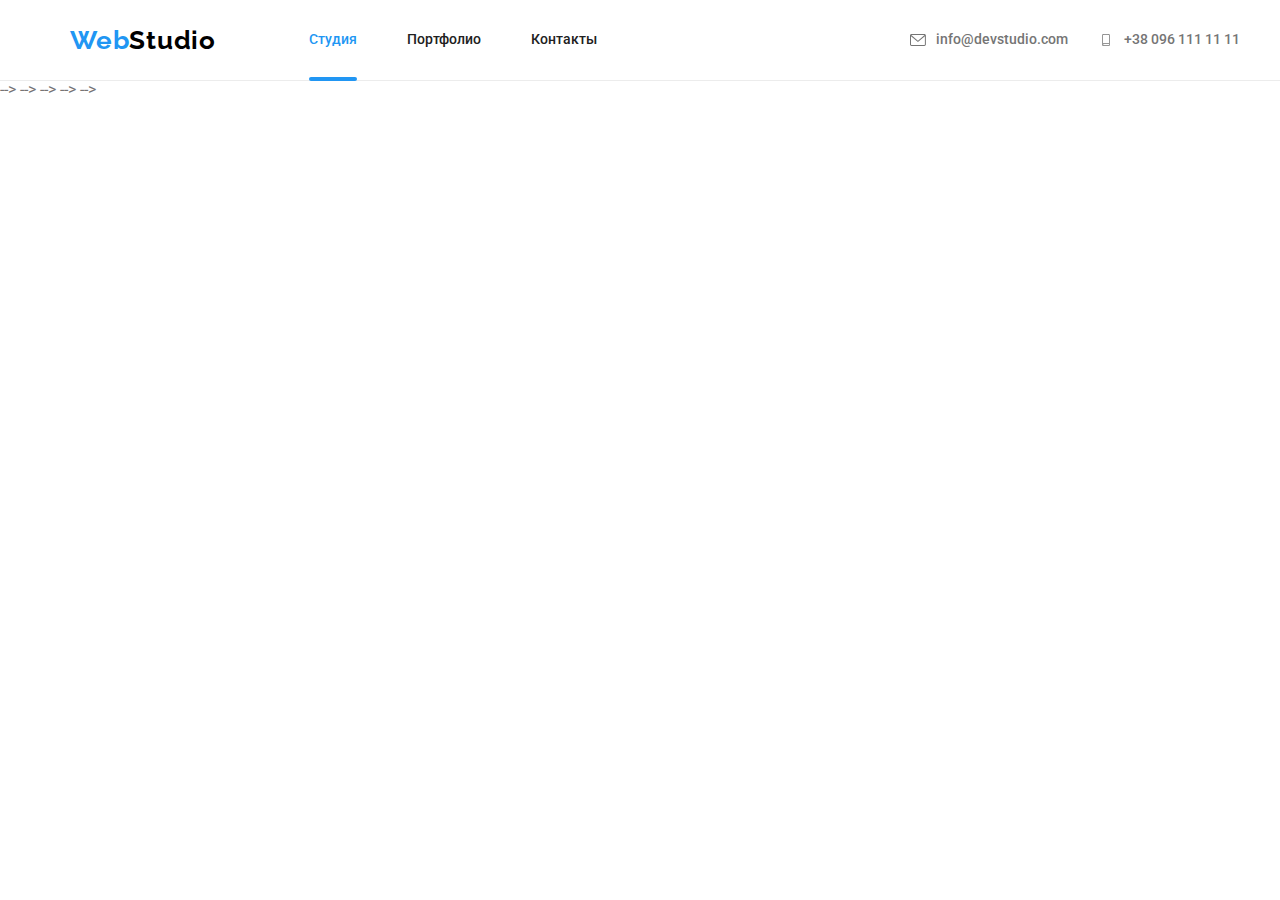
==== index.html @ 478e6f3b "save" ====
<!DOCTYPE html>
<html lang="en">
<head>
    <meta charset="UTF-8">
    <meta http-equiv="X-UA-Compatible" content="IE=edge">
    <meta name="viewport" content="width=device-width, initial-scale=1.0">
    <title>Document</title>
    
    <link rel="preconnect" href="https://fonts.googleapis.com" />
    <link rel="preconnect" href="https://fonts.gstatic.com" />
    <link rel="stylesheet" href="https://cdnjs.cloudflare.com/ajax/libs/modern-normalize/1.1.0/modern-normalize.min.css" />
    <link rel="stylesheet" href="./css/main.min.css" />
    <link href="https://fonts.googleapis.com/css2?family=Raleway:wght@700&family=Roboto:wght@400;500;700;900&display=swap"
    rel="stylesheet"
    />
</head>

<body>
    <!--Верхняя линия-->

    <header class="page-header">
        <div class="container">
            <div class="main-nav">
            <a class="logo-left" href="">Web<span class="logo-right">Studio</span></a>
        
        <nav>
            <ul class="site-nav">
                <li class="item"><a href="./studio.html" class="link nav current">Студия</a></li>
                <li class="item"><a href="./portfolio.html" class="link nav">Портфолио</a></li>
                <li class="item"><a href="" class="link nav">Контакты</a></li>
            </ul>
        </nav>
        
        <ul class="contacts-list">
            <li>
                <a class="link contacts tel" href="emailto:info@devstudio.com" aria-label="mail">
                <svg class="header-icon" width="16" heigth="12px">
                    <use href="./images/icons.svg#icon-envelope"></use>
                </svg>
                info@devstudio.com</a>
            </li>
            <li>
                <a class="link contacts mail" href="tel:+380961111111" aria-label="tel">
                <svg class="header-icon" width="16" heigth="12">
                    <use href="./images/icons.svg#icon-smartphone"></use>
                </svg>
                +38 096 111 11 11</a>
            </li>
        </ul>
        </div>
        </div>
    </header>
        <main>

            <!--Шапка-->

            <!-- <section class="order-service">
                <h1 class="title">Эффективные решения <br> для вашего бизнеса</h1>
                <button type="button" class="button" data-modal-open>Заказать услугу</button>
            </section> -->

            <!--Особенности-->
            
            <!-- <section class="feature">
                <div class="container">
                <ul class="feature__list">
                    <li class="feature__card">
                        <div class="feature__icon">
                            <svg class="icon antenna" width="70" height="70">
                                <use href="./images/icons.svg#icon-antenna"></use>
                            </svg>
                        </div>
                        <h3 class="feature__title">Внимание к деталям</h3>
                        <p class="feature__text">Идейные соображения, а также начало повседневной работы по формированию позиции.</p>
                    </li>

                    <li class="feature__card">
                        <div class="feature__icon">
                            <svg class="icon clock" width="70" height="70">
                                <use href="./images/icons.svg#icon-clock"></use>
                            </svg>
                        </div>
                        <h3 class="feature__title">Пунктуальность</h3>
                        <p class="feature__text">Задача организации, в особенности же рамки и место обучения кадров влечет за собой.</p>
                    </li>
                    <li class="feature__card icon-diagram">
                        <div class="feature__icon">
                            <svg class="icon diagram" width="70" height="70">
                                <use href="./images/icons.svg#icon-diagram"></use>
                            </svg>
                        </div>
                        <h3 class="feature__title">Планирование</h3>
                        <p class="feature__text">Равным образом консультация с широким активом в значительной степени обуславливает.</p>
                    </li>
            
                    <li class="feature__card icon-astronaut">
                        <div class="feature__icon">
                            <svg class="icon astronaut" width="70" height="70">
                                <use href="./images/icons.svg#icon-astronaut"></use>
                            </svg>
                        </div>
                        <h3 class="feature__title">Современные технологии</h3>
                        <p class="feature__text">Значимость этих проблем настолько очевидна, что реализация плановых заданий.</p>
                    </li>
                </ul>
                </div>
            </section> --> --> -->
            
            <!--Чем мы занимаемся-->
            
            <!-- <section class="section work">
                <div class="container">
                <h2 class="work__title">Чем мы занимаемся</h2>
                <ul class="work__list">
                     <li>
                         <div class="work__example">
                               <img src="./images/box1.jpg" alt="программирование" width="370" height="294">
                               <div class="work__example-title">
                                   <p class="work-title">Десктопные приложения</p></div>
                         </div>
                    </li> 
                     <li>
                         <div class="work__example">
                               <img src="./images/box 2.jpg" alt="мобильные приложения" width="370" height="294">
                               <div class="work__example-title">
                                   <p class="work-title">Мобильные приложения</p></div>
                         </div>
                    </li>
                     <li>
                         <div class="work__example">
                               <img src="./images/box3.jpg" alt="стиллизация" width="370" height="294">
                               <div class="work__example-title">
                                   <p class="work-title">Дизайнерские решения</p></div>
                         </div>
                    </li>
                </ul>
                </div>
            </section> --> -->
            
            <!--Наша команда-->
            
            <!-- <section class="section-team">
                <div class="container">
                  <h2 class="section-title">Наша команда</h2>
                    <ul class="team-list">
                       <li class="team-card">
                        <picture>
                            <source 
                            media="(min-width: 1200px)" 
                            srcset="
                           ./images/img1.jpg 1x, 
                           ./images/img1@2x.jpg 2x" 
                            type="image/jpg">

                            <source 
                            media="(min-width: 768px)" 
                            srcset="
                            ./images\img1_tb.jpg 1x,
                            ./images\img1_tb@2x.jpg 2x" 
                            type="image/jpg">

                            <source 
                            media="(max-width: 767px)" 
                            srcset="
                            ./images\img1_mb.jpg 1x,
                            ./images\img1_mb@2x.jpg 2x" 
                            type="image/jpg">

                            <img class="team-card-images" 
                            src="./images/img1_mb.jpg" 
                            alt="photo Игорь Демьяненко" 
                            width="450" height="460"
                            loading="lazy" />
                        </picture>
                            <div class="team-content">
                             <h3 class="title">Игорь Демьяненко</h3>
                              <p class="text">Product Designer</p>
                                <ul class="item-list">
                                <li class="item-team">
                                   <a class="item-icon link" href="" aria-label="icon instagram" >
                                        <svg class="icon-team" width="20" heigth="20">
                                            <use href="./images/icons.svg#icon-instagram"></use>
                                        </svg>
                                     
                                    </a>
                                     <a class="item-icon link" href="" aria-label="icon twitter">
                                        <svg class="icon-team" width="20" heigth="20">
                                            <use href="./images/icons.svg#icon-twitter"></use>
                                        </svg>
                                
                                    </a>
                                    <a class="item-icon link" href="" arial-label="icon facebook">
                                        <svg class="icon-team" width="20" heigth="20">
                                            <use href="./images/icons.svg#icon-facebook"></use>
                                        </svg>
                                    
                                    </a>
                                    <a class="item-icon link" href="" arial-label="icon linkedin">
                                        <svg class="icon-team" width="20" heigth="20">
                                            <use href="./images/icons.svg#icon-linkedin"></use>
                                        </svg>
                                    
                                    </a>
                                </li>
                            </ul>
                            
                        </div>

                    </li>
                    <li class="team-card">
                        <picture>
                            <source 
                            media="(min-width: 1200px)" 
                            srcset="
                            ./images/img2.jpg 1x, 
                            ./images/img2@2x.jpg 2x" 
                            type="image/jpg">
                            
                            <source 
                            media="(min-width: 768px)" 
                            srcset="
                            ./images\img2_tb.jpg 1x,
                            ./images\img2_tb@2x.jpg 2x" 
                            type="image/jpg">
                            
                            <source 
                            media="(max-width: 767px)" 
                            srcset="
                            ./images\img2_mb.jpg 1x,
                            ./images\img2_mb@2x.jpg 2x" 
                            type="image/jpg">

                            <img 
                            class="team-card-images" 
                            src="./images/img2_mb.jpg" 
                            alt="photo Ольга Репина" 
                            width="450" height="460"
                            loading="lazy">
                        </picture>
                        
                        <div class="team-content">
                            <h3 class="title">Ольга Репина</h3>
                            <p class="text">Frontend Developer</p>

                            <ul class="item-list">
                                <li class="item-team">
                                    <a class="item-icon link" href="" aria-label="icon instagram">
                                        <svg class="icon-team" width="20" heigth="20">
                                            <use href="./images/icons.svg#icon-instagram"></use>
                                        </svg>
                                
                                    </a>
                                    <a class="item-icon link" href="" aria-label="icon twitter">
                                        <svg class="icon-team" width="20" heigth="20">
                                            <use href="./images/icons.svg#icon-twitter"></use>
                                        </svg>
                                
                                    </a>
                                    <a class="item-icon link" href="" arial-label="icon facebook">
                                        <svg class="icon-team" width="20" heigth="20">
                                            <use href="./images/icons.svg#icon-facebook"></use>
                                        </svg>
                                
                                    </a>
                                    <a class="item-icon link" href="" arial-label="icon linkedin">
                                        <svg class="icon-team" width="20" heigth="20">
                                            <use href="./images/icons.svg#icon-linkedin"></use>
                                        </svg>
                                
                                    </a>
                                </li>
                            </ul>
                            
                        </div>
                    </li>
                    <li class="team-card">
                        <picture>
                            <source 
                            media="(min-width: 1200px)" 
                            srcset="
                            ./images/img3.jpg 1x, 
                            ./images/img3@2x.jpg 2x" 
                            type="image/jpg">
                            
                            <source 
                            media="(min-width: 768px)" 
                            srcset="
                            ./images\img3_tb.jpg 1x,
                            ./images\img3_tb@2x.jpg 2x" 
                            type="image/jpg">
                            
                            <source 
                            media="(max-width: 767px)" 
                            srcset="
                            ./images\img3_mb.jpg 1x,
                            ./images\img3_mb@2x.jpg 2x" 
                            type="image/jpg">

                            <img 
                            class="team-card-images" 
                            src="./images/img3_mb.jpg" 
                            alt="photo Николай Тарасов" 
                            width="450" height="460"
                            loading="lazy">
                        </picture>
                        
                        <div class="team-content">
                            <h3 class="title">Николай Тарасов</h3>
                            <p class="text">Marketing</p>
                            <ul class="item-list">
                                <li class="item-team">
                                    <a class="item-icon link" href="" aria-label="icon instagram">
                                        <svg class="icon-team" width="20" heigth="20">
                                            <use href="./images/icons.svg#icon-instagram"></use>
                                        </svg>
                                
                                    </a>
                                    <a class="item-icon link" href="" aria-label="icon twitter">
                                        <svg class="icon-team" width="20" heigth="20">
                                            <use href="./images/icons.svg#icon-twitter"></use>
                                        </svg>
                                
                                    </a>
                                    <a class="item-icon link" href="" arial-label="icon facebook">
                                        <svg class="icon-team" width="20" heigth="20">
                                            <use href="./images/icons.svg#icon-facebook"></use>
                                        </svg>
                                
                                    </a>
                                    <a class="item-icon link" href="" arial-label="icon linkedin">
                                        <svg class="icon-team" width="20" heigth="20">
                                            <use href="./images/icons.svg#icon-linkedin"></use>
                                        </svg>
                                
                                    </a>
                                </li>
                            </ul>
                            
                        </div>
                    </li>
                    <li class="team-card">
                        <picture>
                            <source 
                            media="(min-width: 1200px)" 
                            srcset="
                            ./images/img4.jpg 1x, 
                            ./images/img4@2x.jpg 2x" 
                            type="image/jpg">
                            
                            <source 
                            media="(min-width: 768px)" 
                            srcset="
                            ./images\img4_tb.jpg 1x,
                            ./images\img4_tb@2x.jpg 2x" 
                            type="image/jpg">
                            
                            <source 
                            media="(max-width: 767px)" 
                            srcset="
                            ./images\img4_mb.jpg 1x,
                            ./images\img4_mb@2x.jpg 2x" 
                            type="image/jpg">
                        <img 
                        class="team-card-images" 
                        src="./images/img4_mb.jpg" 
                        alt="photo Михаил Ермаков" 
                        width="450" height="460"
                        loading="lazy">
                        </picture>
                        
                        <div class="team-content">
                            <h3 class="title">Михаил Ермаков</h3>
                            <p class="text">UI Designer</p>

                            <ul class="item-list">
                                <li class="item-team">
                                    <a class="item-icon link" href="" aria-label="icon instagram">
                                        <svg class="icon-team" width="20" heigth="20">
                                            <use href="./images/icons.svg#icon-instagram"></use>
                                        </svg>
                                
                                    </a>
                                    <a class="item-icon link" href="" aria-label="icon twitter">
                                        <svg class="icon-team" width="20" heigth="20">
                                            <use href="./images/icons.svg#icon-twitter"></use>
                                        </svg>
                                
                                    </a>
                                    <a class="item-icon link" href="" arial-label="icon facebook">
                                        <svg class="icon-team" width="20" heigth="20">
                                            <use href="./images/icons.svg#icon-facebook"></use>
                                        </svg>
                                
                                    </a>
                                    <a class="item-icon link" href="" arial-label="icon linkedin">
                                        <svg class="icon-team" width="20" heigth="20">
                                            <use href="./images/icons.svg#icon-linkedin"></use>
                                        </svg>
                                
                                    </a>
                                </li>
                            </ul>
                            

                        </div>
                    </li>
                 </ul>
                </div>
            </section> -->

            <!--Постоянные клиенты-->

             <!-- <section class="clients">
                <div class="container">
                  <h2 class="clients__title">Постоянные клиенты</h2>
                    <ul class="clients__list">
                      <li class="clients__item">
                           <a class="clients__logo" href="" aria-label="">
                               <svg class="icon-logo" width="106" heigth="60">
                                <use href="./images/icons.svg#icon-Logo1"></use>
                               </svg>
                           </a>
                      </li>
                      <li class="clients__item">
                           <a class="clients__logo" href="" aria-label="">
                               <svg class="icon-logo" width="106" heigth="60">
                                <use href="./images/icons.svg#icon-Logo2"></use>
                               </svg>
                           </a>
                      </li>
                      <li class="clients__item">
                           <a class="clients__logo" href="" aria-label="">
                               <svg class="icon-logo" width="106" heigth="60">
                                <use href="./images/icons.svg#icon-Logo3"></use>
                               </svg>
                           </a>
                      </li>
                      <li class="clients__item">
                           <a class="clients__logo" href="" aria-label="">
                               <svg class="icon-logo" width="106" heigth="60">
                                <use href="./images/icons.svg#icon-Logo4"></use>
                               </svg>
                           </a>
                      </li>
                      <li class="clients__item">
                           <a class="clients__logo" href="" aria-label="">
                               <svg class="icon-logo" width="106" heigth="60">
                                <use href="./images/icons.svg#icon-Logo5"></use>
                               </svg>
                           </a>
                      </li>
                      <li class="clients__item">
                           <a class="clients__logo" href="" aria-label="">
                               <svg class="icon-logo" width="106" heigth="60">
                                <use href="./images/icons.svg#icon-Logo6"></use>
                               </svg>
                           </a>
                      </li>
                  </ul>
                </div> 
            </section> --> --> -->
            
        </main>
        
        <!--Подвал-->

        <!-- <footer class="page-footer">
            <div class="container footer">
                <div class="logo-social">
                    <div class="logo-address">
                        <div class="logo-footer">
                            <a class="logo-left" href="">Web<span class="logo-right">Studio</span></a>
                        </div>
                        <address>
                            <ul class="footer-list">
                                <li><a href="" class="link-address">г. Киев, пр-т Леси Украинки, 26</a></li>
                                <li><a href="" class="link">info@devstudio.com</a></li>
                                <li><a href="" class="link">+38 096 111 11 11</a></li>
                            </ul>
                        </address>
                    </div>
                    <div class="social">
                        <h3 class="text-social">присоединяйтесь</h3>
                        <ul class="social-list">
                            <li class="social-item">
                                <a class="social-icon" href="" aria-label="icon instagram">
                                    <svg class="footer-icon" width="20" heigth="20">
                                        <use href="./images/icons.svg#icon-instagram"></use>
                                    </svg>
                                </a>
                            </li>
                            <li class="social-item">
                                <a class="social-icon" href="" aria-label="icon twitter">
                                    <svg class="footer-icon" width="20" heigth="20">
                                        <use href="./images/icons.svg#icon-twitter"></use>
                                    </svg>
                                </a>
                            </li>
                            <li class="social-item">
                                <a class="social-icon" href="" aria-label="icon facebook">
                                    <svg class="footer-icon" width="20" heigth="20">
                                        <use href="./images/icons.svg#icon-facebook"></use>
                                    </svg>
                                </a>
                            </li>
                            <li class="social-item">
                                <a class="social-icon" href="" aria-label="icon linkedin">
                                    <svg class="footer-icon" width="20" heigth="20">
                                        <use href="./images/icons.svg#icon-linkedin"></use>
                                    </svg>
                                </a>
                            </li>
                        </ul>
                    </div>
                </div>

                    <div class="email-form">
                        <p class="email-title">Подпишитесь на рассылку</p>
                        <form class="footer-form" name="footer-form">
                            <label for="user-mail">
                                <input class="footer-input" type="email" name="user-mail" id="user-mail" placeholder="E-mail">
                            </label>
                            <label for="footer-button">
                                <button class="button footer-btn" type="submit">Подписаться
                                    <svg class="icon-send" width="24" height="24">
                                        <use href="./images/icons.svg#icon-icon-send" ></use>
                                    </svg>
                                </button>
                                
                            </label>
                            
                        </form>
                        
                    </div>
            </div>
        </footer> -->

        <!-- Модальное окно -->

        <!-- <div class="backdrop is-hidden" data-modal>
            <div class="form">
                <button class="close" data-modal-close>
                    <svg class="icon-close" width="18" heigth="18">
                        <use href="./images/icons.svg#icon-close-black-18dp-2-1-1"></use>
                    </svg>
                </button>
               

                <strong class="form-title">Оставьте свои данные, мы вам перезвоним</strong>
                <form class="modal-form">
                    <label class="form-group">
                        <span class="form-label">Имя</span>
                        <span class="form-input-container">
                            <input class="form-input" type="text" name="user-name">
                            <svg class="form-icon" width="18" height="18">
                                <use href="./images/icons.svg#icon-person-black-18dp"></use>
                            </svg>
                        </span>

                    </label>
                    <label class="form-group">
                        <span class="form-label">Телефон</span>
                        <span class="form-input-container">
                           <input class="form-input" type="phone" name="user-phone">
                           <svg class="form-icon" width="18" height="18">
                               <use href="./images/icons.svg#icon-phone-black-18dp"></use>
                           </svg>
                        </span>

                    </label>
                    <label class="form-group">
                        <span class="form-label">Почта</span>
                        <span class="form-input-container">
                           <input class="form-input" type="mail" name="user-email">
                           <svg class="form-icon" width="18" height="18">
                               <use href="./images/icons.svg#icon-email-black-18dp"></use>
                           </svg>
                        </span>

                    </label>
                    <label class="form-comment">
                        <span class="form-label">Коментарий</span>
                        <textarea class="comment" name="comment" id="comment" cols="30" rows="10" placeholder="Введите текст"></textarea>
                    </label>
                  
                    <label class="form-policy-group">
                        <input class="custom-checkbox" type="checkbox" name="custom-checkbox">
                        <span class="checkbox">
                            <svg class="checkbox-icon" width="16" height="15">
                                <use href="./images/icons.svg#icon-Vector"></use>
                            </svg>
                        </span>
                        <span class="checkbox-label">
                            Соглашаюсь с рассылкой и принимаю
                            <a class="checkbox-label-link" href="">Условия договора</a>
                        </span>
                    </label>
                    <button class="button btn-submit" type="submit">Отправить</button>
                </form>
            </div>
        </div> -->

        <!-- Mobile menu -->
        <!-- <div class="mobile-menu">
            <ul class="mobile-menu__nav">
                <li class="mobile-menu__item">
                    <a href="" class="mobile-menu__nav-link">Студия</a>
                </li>
                <li class="mobile-menu__item">
                    <a href="" class="mobile-menu__nav-link">Портфолио</a>
                </li>
                <li class="mobile-menu__item">
                    <a href="" class="mobile-menu__nav-link">Контакты</a>
                </li>
            </ul>
            <ul class="mobile-menu__contacts">
                <li class="mobile-menu__item">
                    <a href="tel:+380961111111" class="mobile-menu__contacts-link">+38 096 111 11 11</a>
                </li>
                <li class="mobile-menu__item">
                    <a href="mailto:info@devstudio.com" class="mobile-menu__contacts-link">info@devstudio.com</a>
                </li>
            </ul>
            <ul class="mobile-menu__socials">
                <li class="mobile-menu__items">
                    <a href="" class="mobile-menu__socials-link">Instagram</a>
                </li>
                <li class="mobile-menu__items">
                    <a href="" class="mobile-menu__socials-link">Twitter</a>
                </li>
                <li class="mobile-menu__items">
                    <a href="" class="mobile-menu__socials-link">Facebook</a>
                </li>
                <li class="mobile-menu__items">
                    <a href="" class="mobile-menu__socials-link">LinkedIn</a>
                </li>
            </ul>
        </div> -->

        <script src="./js/modal.js"></script>

    
</body>
</html>
---- css/main.min.css ----
:root{--primary-text-color: #757575;--title-text-color: #212121;--accent-color: #2196F3;--primary-bg-color: #FFFFFF}html{-webkit-box-sizing:border-box;box-sizing:border-box}body{background:var(--primary-bg-color);color:var(--primary-text-color);font-family:Roboto;font-style:normal}.link{text-decoration:none}ul{list-style:none;margin:0;padding:0}h1,h2,h3,p{margin:0}.img{display:block;width:100%;height:auto}*,*::before,*::after{-webkit-box-sizing:inherit;box-sizing:inherit}.container{width:100%;padding-left:15px;padding-right:15px;margin-left:auto;margin-right:auto}@media screen and (min-width: 480px){.container{width:480px}}@media screen and (min-width: 480px){.container{width:480px}}@media screen and (min-width: 768px){.container{width:768px}}@media screen and (min-width: 768px){.container{width:768px}}@media screen and (min-width: 1200px){.container{width:1200px}}@media screen and (min-width: 1200px){.container{width:1200px}}.button{display:inline-block;-webkit-box-align:center;-ms-flex-align:center;align-items:center;min-width:200px;padding:10px 32px;color:var(--primary-bg-color);background-color:#2196F3;-webkit-box-shadow:0px 4px 4px rgba(0,0,0,0.15);box-shadow:0px 4px 4px rgba(0,0,0,0.15);border-radius:4px;font-weight:700;font-size:16px;line-height:1.87;-webkit-transition:background-color 250ms cubic-bezier(0.4, 0, 0.2, 1);transition:background-color 250ms cubic-bezier(0.4, 0, 0.2, 1)}.button:hover,.button:focus{background-color:#188CE8}.text-social{font-style:normal;font-weight:700;font-size:14px;line-height:16px;letter-spacing:0.03em;text-transform:uppercase;margin-bottom:20px;color:#FFFFFF}.social-list{display:-webkit-box;display:-ms-flexbox;display:flex;-webkit-box-pack:center;-ms-flex-pack:center;justify-content:center;-webkit-box-align:center;-ms-flex-align:center;align-items:center}.social-icon{display:-webkit-box;display:-ms-flexbox;display:flex;width:44px;height:44px;margin-right:10px;border-radius:50%;background:rgba(255,255,255,0.1);-webkit-box-pack:center;-ms-flex-pack:center;justify-content:center;-webkit-box-align:center;-ms-flex-align:center;align-items:center;-webkit-transition:background-color 250ms cubic-bezier(0.4, 0, 0.2, 1);transition:background-color 250ms cubic-bezier(0.4, 0, 0.2, 1)}.social-icon:hover,.social-icon:focus{background-color:#2196F3}.social-item:last-child{margin-right:0px}.header-footer{margin-bottom:20px}.page-footer .logo-left{color:#2196F3;text-decoration:none;font-family:'Raleway';font-style:normal;font-weight:700;font-size:26px;line-height:1.19;letter-spacing:0.03em}.page-footer .logo-right{color:var(--primary-bg-color);text-decoration:none;font-family:'Raleway';font-style:normal;font-weight:700;font-size:26px;line-height:1.19;letter-spacing:0.03em}@media screen and (min-width: 768px) and (max-width: 1199.98px){.logo-address{margin-left:76px}}@media screen and (min-width: 1200px){.logo-address{margin-right:70px}}.page-header{border-bottom:1px solid #ECECEC}.page-header .logo-left{color:#2196F3;text-decoration:none;font-family:Raleway;font-weight:700;font-size:26px;line-height:1.19;letter-spacing:.03em}.page-header .logo-right{color:#000000;font-family:Raleway;font-weight:700;font-size:26px;line-height:1.19;letter-spacing:.03em}.nav{display:block;padding-top:32px;padding-bottom:32px;position:relative;-webkit-transition:color 250ms cubic-bezier(0.4, 0, 0.2, 1);transition:color 250ms cubic-bezier(0.4, 0, 0.2, 1)}.nav::after{position:absolute;content:'';display:block;bottom:0%;left:0%;width:100%;height:4px;background:#2196F3;border-radius:2px;opacity:0;-webkit-transition:opacity 250ms cubic-bezier(0.4, 0, 0.2, 1);transition:opacity 250ms cubic-bezier(0.4, 0, 0.2, 1)}.site-nav{display:-webkit-box;display:-ms-flexbox;display:flex;margin-left:93px;font-weight:500;font-size:14px;line-height:1.14}.site-nav .item+.item{margin-left:50px}.site-nav .link{color:var(--title-text-color)}.site-nav .link.current{color:var(--accent-color);text-decoration:none}.item .nav:hover,.item .nav:focus{color:var(--accent-color)}.nav.current::after{position:absolute;content:'';display:block;bottom:-1px;left:0%;width:100%;height:4px;background:#2196F3;border-radius:2px;opacity:1}.nav:hover::after,.nav:focus::after{opacity:1}.main-nav{display:-webkit-box;display:-ms-flexbox;display:flex;-webkit-box-align:center;-ms-flex-align:center;align-items:center;width:1200px;padding-left:15px;padding-right:15px;margin-left:auto;margin-right:auto}.contacts-list{display:-webkit-box;display:-ms-flexbox;display:flex;margin-left:auto}.contacts-list li+li{margin-left:30px}.contacts{display:block;padding-top:32px;padding-bottom:32px}.contacts-list .link{color:var(--primary-text-color);font-weight:500;font-size:14px;line-height:1.14;-webkit-transition:color 250ms cubic-bezier(0.4, 0, 0.2, 1);transition:color 250ms cubic-bezier(0.4, 0, 0.2, 1)}.contacts-list .link:hover,.contacts-list .link:focus{color:var(--accent-color)}.tel,.mail{display:-webkit-box;display:-ms-flexbox;display:flex;-webkit-box-align:center;-ms-flex-align:center;align-items:center;color:var(--primary-text-color)}.header-icon{height:12px;margin-right:10px;fill:currentColor;-webkit-transition:color 250ms cubic-bezier(0.4, 0, 0.2, 1);transition:color 250ms cubic-bezier(0.4, 0, 0.2, 1)}.header-icon:hover,.header-icon:focus{color:var(--accent-color)}.order-service{height:400px;padding-bottom:118px;padding-top:118px;margin-left:auto;margin-right:auto;background-image:-webkit-gradient(linear, left top, left bottom, from(rgba(47,48,58,0.4)), to(rgba(47,48,58,0.4))),url(/images/order-service/Header-img.jpg);background-image:linear-gradient(rgba(47,48,58,0.4), rgba(47,48,58,0.4)),url(/images/order-service/Header-img.jpg);background-color:#C4C4C4;background-repeat:no-repeat;background-position:center;background-size:cover;text-align:center}@media screen and (max-width: 767.98px){.order-service{max-width:480px}}@media screen and (min-width: 768px) and (max-width: 1199.98px){.order-service{background-image:-webkit-gradient(linear, left top, left bottom, from(rgba(47,48,58,0.4)), to(rgba(47,48,58,0.4))),url(/images/order-service/Header-tb-img.jpg);background-image:linear-gradient(rgba(47,48,58,0.4), rgba(47,48,58,0.4)),url(/images/order-service/Header-tb-img.jpg);max-width:768px}}@media screen and (min-width: 1200px){.order-service{background-image:-webkit-gradient(linear, left top, left bottom, from(rgba(47,48,58,0.4)), to(rgba(47,48,58,0.4))),url(/images/order-service/Img.jpg);background-image:linear-gradient(rgba(47,48,58,0.4), rgba(47,48,58,0.4)),url(/images/order-service/Img.jpg);height:600px;padding-bottom:200px;padding-top:200px}}.order-service .title{margin-bottom:30px;margin-top:0;color:var(--primary-bg-color);font-weight:900;font-size:26px;line-height:42px;letter-spacing:0.06em;text-transform:uppercase;text-align:center}@media screen and (min-width: 1200px){.order-service .title{font-size:44px;line-height:60px}}.feature{padding-bottom:60px;padding-top:60px}@media screen and (min-width: 768px){.feature{padding-bottom:60px;padding-top:60px}}@media screen and (min-width: 1200px){.feature{padding-bottom:94px;padding-top:94px}}@media screen and (min-width: 768px){.feature__list{display:-webkit-box;display:-ms-flexbox;display:flex}}@media screen and (min-width: 768px) and (max-width: 1199.98px){.feature__list{-ms-flex-wrap:wrap;flex-wrap:wrap}}.feature__title{margin-bottom:10px;color:var(--title-text-color);font-weight:700;font-size:14px;line-height:16px;letter-spacing:0.03em;text-transform:uppercase}@media screen and (max-width: 767.98px){.feature__title{text-align:center}}.feature__text{font-size:14px;line-height:24px;letter-spacing:0.03em}@media screen and (max-width: 767.98px){.feature__card{width:450px;height:226px}}@media screen and (max-width: 767.98px){.feature__card:not(:last-child){margin-bottom:30px}}@media screen and (min-width: 768px) and (max-width: 1199.98px){.feature__card{width:354px;height:226px}.feature__card:nth-child(2n+1){margin-right:30px}.feature__card:nth-child(-n+2){margin-bottom:30px}}@media screen and (min-width: 1200px){.feature__card{width:270px;height:251px}.feature__card:not(:last-child){margin-right:30px}}.feature__icon{display:-webkit-box;display:-ms-flexbox;display:flex;margin-bottom:30px;width:100%;height:120px;-webkit-box-pack:center;-ms-flex-pack:center;justify-content:center;-webkit-box-align:center;-ms-flex-align:center;align-items:center;background:#F5F4FA;border-radius:4px}.work{padding-bottom:94px}@media screen and (max-width: 767.98px){.work{display:none}}@media screen and (min-width: 768px) and (max-width: 1199.98px){.work{display:none}}.work__list{display:-webkit-box;display:-ms-flexbox;display:flex}.work__list li+li{margin-left:30px}.work__title{margin-bottom:50px;color:var(--title-text-color);font-weight:700;font-size:36px;line-height:1.16;text-align:center;letter-spacing:0.03em}.work__example{display:-webkit-box;display:-ms-flexbox;display:flex;position:relative}.work__example-title{display:-webkit-box;display:-ms-flexbox;display:flex;position:absolute;-webkit-box-align:center;-ms-flex-align:center;align-items:center;-webkit-box-pack:center;-ms-flex-pack:center;justify-content:center;width:370px;height:70px;background:rgba(47,48,58,0.8);bottom:0%;right:0%;font-style:normal;font-weight:700;font-size:14px;line-height:16px;text-align:center;letter-spacing:0.03em;text-transform:uppercase;color:#FFFFFF}.section-team{padding-bottom:60px;padding-top:60px;background-color:#F5F4FA}@media screen and (min-width: 1200px){.section-team{padding-bottom:94px;padding-top:94px}}.section-team .section-title{margin-bottom:30px;color:var(--title-text-color);font-weight:700;font-size:28px;line-height:33px;text-align:center;letter-spacing:0.03em}@media screen and (min-width: 1200px){.section-team .section-title{font-size:36px;line-height:1.16;margin-bottom:50px}}@media screen and (min-width: 768px){.section-team .team-list{display:-webkit-box;display:-ms-flexbox;display:flex;-ms-flex-wrap:wrap;flex-wrap:wrap}}.section-team .team-list .team-card{background:#FFFFFF;-webkit-box-shadow:0px 1px 3px rgba(0,0,0,0.12),0px 1px 1px rgba(0,0,0,0.14),0px 2px 1px rgba(0,0,0,0.2);box-shadow:0px 1px 3px rgba(0,0,0,0.12),0px 1px 1px rgba(0,0,0,0.14),0px 2px 1px rgba(0,0,0,0.2)}@media screen and (max-width: 767.98px){.section-team .team-list .team-card:not(:last-child){margin-bottom:30px}}@media screen and (min-width: 768px) and (max-width: 1199.98px){.section-team .team-list .team-card:nth-child(2n+1){margin-right:30px}.section-team .team-list .team-card:nth-child(-n+2){margin-bottom:30px}}@media screen and (min-width: 1200px){.section-team .team-list .team-card:not(:last-child){margin-right:30px}}@media screen and (max-width: 767.98px){.section-team .team-list .team-card-images{width:450px;height:460px}}@media screen and (min-width: 768px) and (max-width: 1199.98px){.section-team .team-list .team-card-images{width:354px;height:374px}}@media screen and (min-width: 1200px){.section-team .team-list .team-card-images{width:100%}}.section-team .team-list .team-card .team-content{text-align:center;padding-top:30px;padding-bottom:24px}@media screen and (min-width: 1200px){.section-team .team-list .team-card .team-content{padding-top:30px;padding-bottom:30px}}.section-team .team-list .team-card .team-content .title{margin-bottom:10px;color:var(--title-text-color);font-weight:500;font-size:16px;line-height:1.18;letter-spacing:0.03em;text-align:center}.section-team .team-list .team-card .team-content .text{margin-bottom:16px;letter-spacing:0.03em;font-size:16px;color:var(--primary-text-color);line-height:1.18;text-align:center}.section-team .team-list .team-card .item-list{display:-webkit-box;display:-ms-flexbox;display:flex;-webkit-box-align:center;-ms-flex-align:center;align-items:center;-webkit-box-pack:center;-ms-flex-pack:center;justify-content:center}.section-team .team-list .team-card .item-list .item-team{display:-webkit-box;display:-ms-flexbox;display:flex;-webkit-box-pack:center;-ms-flex-pack:center;justify-content:center;-webkit-box-align:center;-ms-flex-align:center;align-items:center}.section-team .team-list .team-card .item-list .item-team .item-icon{display:-webkit-box;display:-ms-flexbox;display:flex;width:44px;height:44px;margin-right:10px;border-radius:50%;-webkit-box-pack:center;-ms-flex-pack:center;justify-content:center;-webkit-box-align:center;-ms-flex-align:center;align-items:center;background-color:#FFFFFF;-webkit-transition:background-color 250ms cubic-bezier(0.4, 0, 0.2, 1);transition:background-color 250ms cubic-bezier(0.4, 0, 0.2, 1)}.section-team .team-list .team-card .item-list .item-team .item-icon:last-child{margin-right:0px}.section-team .team-list .team-card .item-list .item-team .item-icon:hover,.section-team .team-list .team-card .item-list .item-team .item-icon:focus{background-color:#2196F3}.section-team .team-list .team-card .item-list .item-team .item-icon:hover .icon-team,.section-team .team-list .team-card .item-list .item-team .item-icon:focus .icon-team{fill:#FFFFFF}.section-team .team-list .team-card .item-list .item-team .icon-team{height:20px;fill:#AFB1B8;-webkit-transition:fill 250ms cubic-bezier(0.4, 0, 0.2, 1);transition:fill 250ms cubic-bezier(0.4, 0, 0.2, 1)}.clients{padding-bottom:60px;padding-top:60px}@media screen and (min-width: 1200px){.clients{padding-bottom:94px;padding-top:94px}}.clients__title{font-weight:700;font-size:28px;line-height:33px;text-align:center;letter-spacing:0.03em;margin-bottom:30px;color:#212121}@media screen and (min-width: 1200px){.clients__title{font-size:36px;line-height:42px;margin-bottom:50px}}.clients__list{display:-webkit-box;display:-ms-flexbox;display:flex;-ms-flex-wrap:wrap;flex-wrap:wrap;margin:0;padding:0;-webkit-box-pack:center;-ms-flex-pack:center;justify-content:center;-webkit-box-align:center;-ms-flex-align:center;align-items:center}.clients__logo{display:-webkit-box;display:-ms-flexbox;display:flex;width:210px;height:92px;-webkit-box-pack:center;-ms-flex-pack:center;justify-content:center;-webkit-box-align:center;-ms-flex-align:center;align-items:center;border:1px solid #AFB1B8;border-radius:4px;-webkit-transition:border 250ms cubic-bezier(0.4, 0, 0.2, 1);transition:border 250ms cubic-bezier(0.4, 0, 0.2, 1)}@media screen and (min-width: 768px) and (max-width: 1199.98px){.clients__logo{width:226px}}@media screen and (min-width: 1200px){.clients__logo{width:170px}}.clients__logo:hover,.clients__logo:focus{border:1px solid #2196F3}.clients__logo:hover .icon-logo,.clients__logo:focus .icon-logo{fill:#2196F3}.clients__item{display:-webkit-box;display:-ms-flexbox;display:flex}@media screen and (max-width: 767.98px){.clients__item:not(:nth-child(2n)){margin-right:30px}.clients__item:nth-child(-n+4){margin-bottom:30px}}@media screen and (min-width: 768px) and (max-width: 1199.98px){.clients__item{margin-bottom:30px}.clients__item:not(:nth-child(3n)){margin-right:30px}}@media screen and (min-width: 1200px){.clients__item:not(:last-child){margin-right:30px}}.icon-logo{height:60px;fill:#AFB1B8;-webkit-transition:fill 250ms cubic-bezier(0.4, 0, 0.2, 1);transition:fill 250ms cubic-bezier(0.4, 0, 0.2, 1)}.page-footer{padding-top:60px;padding-bottom:60px;background:#2F303A}.footer{width:100%}@media screen and (max-width: 767.98px){.footer{text-align:center;-webkit-box-pack:center;-ms-flex-pack:center;justify-content:center}}@media screen and (min-width: 768px) and (max-width: 1199.98px){.footer{display:-webkit-box;display:-ms-flexbox;display:flex;-webkit-box-orient:vertical;-webkit-box-direction:normal;-ms-flex-direction:column;flex-direction:column;-webkit-box-align:center;-ms-flex-align:center;align-items:center;text-align:center;-webkit-box-pack:center;-ms-flex-pack:center;justify-content:center}}@media screen and (min-width: 1200px){.footer{display:-webkit-box;display:-ms-flexbox;display:flex;-webkit-box-align:baseline;-ms-flex-align:baseline;align-items:baseline}}.footer-list li+li{margin-top:8px}@media screen and (min-width: 1200px){.footer-list li+li{margin-top:9px}}.footer-list .link-address{font-family:'Roboto';font-style:normal;color:var(--primary-bg-color);text-decoration:none;font-size:14px;line-height:1.71;letter-spacing:0.03em;-webkit-transition:color 250ms cubic-bezier(0.4, 0, 0.2, 1);transition:color 250ms cubic-bezier(0.4, 0, 0.2, 1)}.footer-list .link-address:hover,.footer-list .link-address:focus{color:var(--accent-color)}.footer-list .link{font-family:'Roboto';font-style:normal;color:rgba(255,255,255,0.6);font-size:14px;line-height:1.71;letter-spacing:0.03em;-webkit-transition:color 250ms cubic-bezier(0.4, 0, 0.2, 1);transition:color 250ms cubic-bezier(0.4, 0, 0.2, 1)}.footer-list .link:hover,.footer-list .link:focus{color:var(--accent-color)}@media screen and (max-width: 767.98px){.footer .social{margin-top:60px;margin-bottom:60px}}@media screen and (min-width: 768px) and (max-width: 1199.98px){.footer .social{margin-right:89px}}@media screen and (min-width: 1200px){.footer .social{margin-right:auto}}.footer-icon{height:20px;fill:#FFFFFF}.footer-form{display:-webkit-box;display:-ms-flexbox;display:flex}@media screen and (max-width: 1199.98px){.footer-form{-webkit-box-orient:vertical;-webkit-box-direction:normal;-ms-flex-direction:column;flex-direction:column}}.footer-btn{display:-webkit-box;display:-ms-flexbox;display:flex;cursor:pointer;-webkit-box-pack:center;-ms-flex-pack:center;justify-content:center;text-align:center;margin-left:auto;margin-right:auto}.footer-input{font-style:normal;font-weight:400;font-size:16px;line-height:20px;letter-spacing:0.03em;display:-webkit-box;display:-ms-flexbox;display:flex;-webkit-box-align:center;-ms-flex-align:center;align-items:center;margin-left:auto;margin-right:auto;color:rgba(255,255,255,0.6);width:450px;height:50px;background-color:transparent;border:1px solid rgba(255,255,255,0.3);-webkit-filter:drop-shadow(0px 4px 4px rgba(0,0,0,0.15));filter:drop-shadow(0px 4px 4px rgba(0,0,0,0.15));border-radius:4px;padding-left:16px;-webkit-transition:outline 250ms cubic-bezier(0.4, 0, 0.2, 1),border-color 250ms cubic-bezier(0.4, 0, 0.2, 1);transition:outline 250ms cubic-bezier(0.4, 0, 0.2, 1),border-color 250ms cubic-bezier(0.4, 0, 0.2, 1)}@media screen and (min-width: 1200px){.footer-input{max-width:358px;margin-right:12px}}@media screen and (max-width: 1199.98px){.footer-input{margin-bottom:20px}}@media screen and (max-width: 767.98px){.footer-input{width:100%;max-width:450px}}.footer-input:hover,.footer-input:focus{outline:0;border-color:#fff}@media screen and (min-width: 1200px){.email-form{margin-left:auto}}.email-title{font-style:normal;font-weight:700;font-size:14px;line-height:16px;letter-spacing:0.03em;text-transform:uppercase;color:#FFFFFF;margin-bottom:20px}.icon-send{margin-left:10px;fill:currentColor}@media screen and (min-width: 768px) and (max-width: 1199.98px){.logo-social{display:-webkit-box;display:-ms-flexbox;display:flex;-webkit-box-pack:justify;-ms-flex-pack:justify;justify-content:space-between;-webkit-box-align:baseline;-ms-flex-align:baseline;align-items:baseline;margin-bottom:60px;width:100%;padding:0}}@media screen and (min-width: 1200px){.logo-social{display:-webkit-box;display:-ms-flexbox;display:flex;-webkit-box-align:baseline;-ms-flex-align:baseline;align-items:baseline}}.backdrop{position:fixed;width:100%;height:100%;top:0%;left:0%;background:rgba(0,0,0,0.2);opacity:1;-webkit-transition:opacity 250ms cubic-bezier(0.4, 0, 0.2, 1),visibility 250ms cubic-bezier(0.4, 0, 0.2, 1);transition:opacity 250ms cubic-bezier(0.4, 0, 0.2, 1),visibility 250ms cubic-bezier(0.4, 0, 0.2, 1)}.backdrop.is-hidden{opacity:0;pointer-events:none;visibility:hidden}.backdrop.is-hidden .form{-webkit-transform:translate(-50%, -50%) scale(0, 5);transform:translate(-50%, -50%) scale(0, 5);opacity:0}.form{position:absolute;padding:40px;width:528px;height:581px;top:50%;left:50%;-webkit-transform:translate(-50%, -50%) scale(1);transform:translate(-50%, -50%) scale(1);background:#FFFFFF;-webkit-box-shadow:0px 1px 3px rgba(0,0,0,0.12),0px 1px 1px rgba(0,0,0,0.14),0px 2px 1px rgba(0,0,0,0.2);box-shadow:0px 1px 3px rgba(0,0,0,0.12),0px 1px 1px rgba(0,0,0,0.14),0px 2px 1px rgba(0,0,0,0.2);border-radius:4px;opacity:1;-webkit-transition:opasity 250ms cubic-bezier(0.4, 0, 0.2, 1),-webkit-transform 250ms cubic-bezier(0.4, 0, 0.2, 1);transition:opasity 250ms cubic-bezier(0.4, 0, 0.2, 1),-webkit-transform 250ms cubic-bezier(0.4, 0, 0.2, 1);transition:transform 250ms cubic-bezier(0.4, 0, 0.2, 1),opasity 250ms cubic-bezier(0.4, 0, 0.2, 1);transition:transform 250ms cubic-bezier(0.4, 0, 0.2, 1),opasity 250ms cubic-bezier(0.4, 0, 0.2, 1),-webkit-transform 250ms cubic-bezier(0.4, 0, 0.2, 1)}.form-title{display:block;font-style:normal;font-weight:700;font-size:20px;line-height:23px;text-align:center;letter-spacing:0.03em;margin-bottom:12px;color:#212121}.form-group{display:block;margin-bottom:10px}.form-group:last-child{margin-bottom:0px}.form-comment{display:block;margin-bottom:20px;font-style:normal;font-weight:400;font-size:12px;line-height:14px;letter-spacing:0.01em;color:#757575}.form-policy-group{display:-webkit-box;display:-ms-flexbox;display:flex;-webkit-box-align:center;-ms-flex-align:center;align-items:center;-webkit-box-pack:center;-ms-flex-pack:center;justify-content:center;margin-bottom:30px;font-family:'Roboto';font-style:normal;font-weight:400;font-size:14px;line-height:24px;letter-spacing:0.03em;color:#757575}.form-label{display:block;margin-bottom:4px;font-style:normal;font-weight:400;font-size:12px;line-height:14px;letter-spacing:0.01em;color:#757575}.form-icon{position:absolute;top:11px;left:12px;-webkit-transition:fill 250ms cubic-bezier(0.4, 0, 0.2, 1);transition:fill 250ms cubic-bezier(0.4, 0, 0.2, 1)}.form-input{display:-webkit-box;display:-ms-flexbox;display:flex;width:100%;height:40px;padding:12px 16px;padding-left:42px;border:1px solid rgba(33,33,33,0.2);border-radius:4px;outline:transparent;-webkit-transition:border-color 250ms cubic-bezier(0.4, 0, 0.2, 1);transition:border-color 250ms cubic-bezier(0.4, 0, 0.2, 1)}.form-input:hover,.form-input:focus{border-color:var(--accent-color)}.form-input-container{position:relative;-webkit-transition:border-color 250ms cubic-bezier(0.4, 0, 0.2, 1);transition:border-color 250ms cubic-bezier(0.4, 0, 0.2, 1)}.form-input-container:focus-within .form-input{border-color:var(--accent-color)}.form-input-container:focus-within .form-icon{fill:var(--accent-color)}.icon-close{width:18px;height:18px}.close{display:-webkit-box;display:-ms-flexbox;display:flex;width:30px;height:30px;position:absolute;top:0%;right:0%;margin-top:8px;margin-right:8px;-webkit-box-pack:center;-ms-flex-pack:center;justify-content:center;-webkit-box-align:center;-ms-flex-align:center;align-items:center;background:#FFFFFF;border:1px solid rgba(0,0,0,0.1);border-radius:50%;-webkit-transition:fill 250ms cubic-bezier(0.4, 0, 0.2, 1);transition:fill 250ms cubic-bezier(0.4, 0, 0.2, 1)}.close:hover,.close:focus{fill:var(--accent-color)}.comment{width:100%;height:120px;background-color:transparent;border:1px solid rgba(33,33,33,0.2);border-radius:4px;resize:none;padding:16px 12px;-webkit-transition:outline 250ms cubic-bezier(0.4, 0, 0.2, 1);transition:outline 250ms cubic-bezier(0.4, 0, 0.2, 1)}.comment:placeholder-shown{font-size:12px;line-height:14px;letter-spacing:0.01em;color:rgba(117,117,117,0.5)}.comment:focus,.comment:hover{outline:1px solid var(--accent-color)}.checkbox{display:-webkit-box;display:-ms-flexbox;display:flex;margin-right:9px;-webkit-box-align:center;-ms-flex-align:center;align-items:center;-webkit-box-pack:center;-ms-flex-pack:center;justify-content:center;width:16px;height:15px;border:2px solid #212121;border-radius:2px;-webkit-transition:background-color 250ms cubic-bezier(0.4, 0, 0.2, 1),border-color 250ms cubic-bezier(0.4, 0, 0.2, 1);transition:background-color 250ms cubic-bezier(0.4, 0, 0.2, 1),border-color 250ms cubic-bezier(0.4, 0, 0.2, 1)}.checkbox-icon{opacity:0;-webkit-transition:opacity 250ms cubic-bezier(0.4, 0, 0.2, 1),fill 250ms cubic-bezier(0.4, 0, 0.2, 1);transition:opacity 250ms cubic-bezier(0.4, 0, 0.2, 1),fill 250ms cubic-bezier(0.4, 0, 0.2, 1)}.checkbox-label{font-style:normal;font-weight:400;font-size:14px;line-height:24px;letter-spacing:0.03em;color:#757575}.checkbox-label-link{font-style:normal;font-weight:400;font-size:14px;line-height:24px;letter-spacing:0.03em;-webkit-text-decoration-line:underline;text-decoration-line:underline;color:#2196F3}.custom-checkbox{-webkit-appearance:none;-moz-appearance:none;appearance:none}.custom-checkbox:checked+.checkbox{background-color:#2196F3;border-color:#2196F3}.custom-checkbox:checked+.checkbox .checkbox-icon{opacity:1;fill:#FFFFFF}.btn-submit{display:-webkit-box;display:-ms-flexbox;display:flex;-webkit-box-align:center;-ms-flex-align:center;align-items:center;-webkit-box-pack:center;-ms-flex-pack:center;justify-content:center;margin-right:auto;margin-left:auto;cursor:pointer;border:none;-webkit-box-shadow:0px 4px 4px rgba(0,0,0,0.15);box-shadow:0px 4px 4px rgba(0,0,0,0.15);border-radius:4px;outline:transparent}.portfolio{padding-top:94px;padding-bottom:94px}.filter-list{display:-webkit-box;display:-ms-flexbox;display:flex;margin-bottom:50px;-webkit-box-align:center;-ms-flex-align:center;align-items:center;-webkit-box-pack:center;-ms-flex-pack:center;justify-content:center}.filter-list li+li{margin-left:8px}.btn{padding:6px 22px;color:var(--title-text-color);background:#F5F4FA;cursor:pointer;font-family:'Roboto';font-style:normal;font-weight:500;font-size:16px;line-height:1.6;text-align:center;letter-spacing:0.03em;-webkit-transition:background-color 250ms cubic-bezier(0.4, 0, 0.2, 1),color 250ms cubic-bezier(0.4, 0, 0.2, 1),-webkit-box-shadow 250ms cubic-bezier(0.4, 0, 0.2, 1);transition:background-color 250ms cubic-bezier(0.4, 0, 0.2, 1),color 250ms cubic-bezier(0.4, 0, 0.2, 1),-webkit-box-shadow 250ms cubic-bezier(0.4, 0, 0.2, 1);transition:background-color 250ms cubic-bezier(0.4, 0, 0.2, 1),color 250ms cubic-bezier(0.4, 0, 0.2, 1),box-shadow 250ms cubic-bezier(0.4, 0, 0.2, 1);transition:background-color 250ms cubic-bezier(0.4, 0, 0.2, 1),color 250ms cubic-bezier(0.4, 0, 0.2, 1),box-shadow 250ms cubic-bezier(0.4, 0, 0.2, 1),-webkit-box-shadow 250ms cubic-bezier(0.4, 0, 0.2, 1)}.btn:hover,.btn:focus{cursor:pointer;color:var(--primary-bg-color);background:#2196F3;-webkit-box-shadow:0px 3px 1px rgba(0,0,0,0.1),0px 1px 2px rgba(0,0,0,0.08),0px 2px 2px rgba(0,0,0,0.12);box-shadow:0px 3px 1px rgba(0,0,0,0.1),0px 1px 2px rgba(0,0,0,0.08),0px 2px 2px rgba(0,0,0,0.12)}.btn-all{padding:6px 22px;font-family:'Roboto';font-style:normal;font-weight:500;font-size:16px;line-height:1.6;text-align:center;letter-spacing:0.03em;color:#FFFFFF;background-color:#2196F3;-webkit-transition:color 250ms cubic-bezier(0.4, 0, 0.2, 1),-webkit-box-shadow 250ms cubic-bezier(0.4, 0, 0.2, 1);transition:color 250ms cubic-bezier(0.4, 0, 0.2, 1),-webkit-box-shadow 250ms cubic-bezier(0.4, 0, 0.2, 1);transition:box-shadow 250ms cubic-bezier(0.4, 0, 0.2, 1),color 250ms cubic-bezier(0.4, 0, 0.2, 1);transition:box-shadow 250ms cubic-bezier(0.4, 0, 0.2, 1),color 250ms cubic-bezier(0.4, 0, 0.2, 1),-webkit-box-shadow 250ms cubic-bezier(0.4, 0, 0.2, 1)}.btn-all:hover,.btn-all:focus{cursor:pointer;color:var(--primary-bg-color);background:#2196F3;-webkit-box-shadow:0px 3px 1px rgba(0,0,0,0.1),0px 1px 2px rgba(0,0,0,0.08),0px 2px 2px rgba(0,0,0,0.12);box-shadow:0px 3px 1px rgba(0,0,0,0.1),0px 1px 2px rgba(0,0,0,0.08),0px 2px 2px rgba(0,0,0,0.12)}.project{display:-webkit-box;display:-ms-flexbox;display:flex;-ms-flex-wrap:wrap;flex-wrap:wrap;margin-right:-30px;margin-bottom:-30px}.project>.container-project{-ms-flex-preferred-size:calc(100% / 3 - 30px);flex-basis:calc(100% / 3 - 30px)}.container-project{width:370px;margin-right:30px;margin-bottom:30px;-webkit-box-sizing:border-box;box-sizing:border-box;background:#FFFFFF;border-bottom:1px solid #EEEEEE;border-left:1px solid #EEEEEE;border-right:1px solid #EEEEEE;-webkit-transition:-webkit-box-shadow 250ms cubic-bezier(0.4, 0, 0.2, 1);transition:-webkit-box-shadow 250ms cubic-bezier(0.4, 0, 0.2, 1);transition:box-shadow 250ms cubic-bezier(0.4, 0, 0.2, 1);transition:box-shadow 250ms cubic-bezier(0.4, 0, 0.2, 1), -webkit-box-shadow 250ms cubic-bezier(0.4, 0, 0.2, 1)}.container-project:hover,.container-project:focus{-webkit-box-shadow:0px 1px 1px rgba(0,0,0,0.12),0px 4px 4px rgba(0,0,0,0.06),1px 4px 6px rgba(0,0,0,0.16);box-shadow:0px 1px 1px rgba(0,0,0,0.12),0px 4px 4px rgba(0,0,0,0.06),1px 4px 6px rgba(0,0,0,0.16)}.container-project:hover .overlay,.container-project:hover .overlay,.container-project:focus .overlay,.container-project:focus .overlay{-webkit-transform:translateY(0);transform:translateY(0)}.container-project .title{margin-bottom:4px;font-weight:700;font-size:18px;line-height:2;letter-spacing:0.06em;color:#212121}.container-project .text{font-size:16px;line-height:1.87;letter-spacing:0.03em;color:#757575}.thumb{position:relative;overflow:hidden}.overlay{position:absolute;top:0;left:0;width:100%;height:100%;background:rgba(33,150,243,0.9);-webkit-transform:translateY(100%);transform:translateY(100%);-webkit-transition:-webkit-transform 250ms cubic-bezier(0.4, 0, 0.2, 1);transition:-webkit-transform 250ms cubic-bezier(0.4, 0, 0.2, 1);transition:transform 250ms cubic-bezier(0.4, 0, 0.2, 1);transition:transform 250ms cubic-bezier(0.4, 0, 0.2, 1), -webkit-transform 250ms cubic-bezier(0.4, 0, 0.2, 1);padding:63px 24px}.overlay-text{font-style:normal;font-weight:400;font-size:18px;line-height:28px;letter-spacing:0.03em;color:#FFFFFF;text-align:left;text-shadow:0px 4px 4px rgba(0,0,0,0.25)}.content{padding:20px 24px}.mobile-menu{position:fixed;top:0;left:0;width:100%;height:100%;padding:48px;display:-webkit-box;display:-ms-flexbox;display:flex;-webkit-box-orient:vertical;-webkit-box-direction:normal;-ms-flex-direction:column;flex-direction:column;background-color:#fff}.mobile-menu__contacts{margin-top:auto}
/*# sourceMappingURL=main.min.css.map */
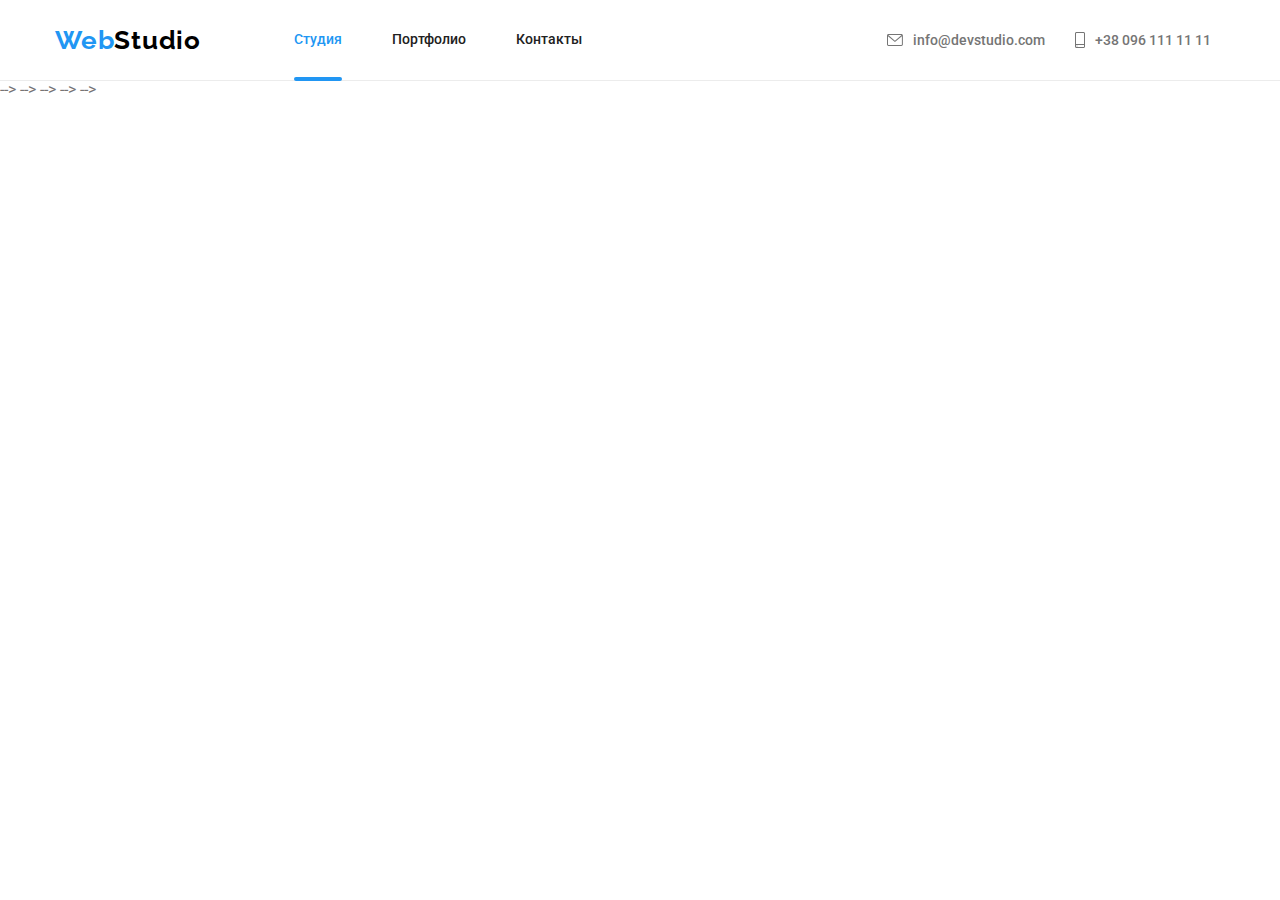
==== commit 88e65894: "header" ====
--- a/index.html
+++ b/index.html
@@ -1,67 +1,72 @@
 <!DOCTYPE html>
 <html lang="en">
-<head>
-    <meta charset="UTF-8">
-    <meta http-equiv="X-UA-Compatible" content="IE=edge">
-    <meta name="viewport" content="width=device-width, initial-scale=1.0">
+  <head>
+    <meta charset="UTF-8" />
+    <meta http-equiv="X-UA-Compatible" content="IE=edge" />
+    <meta name="viewport" content="width=device-width, initial-scale=1.0" />
     <title>Document</title>
-    
+
     <link rel="preconnect" href="https://fonts.googleapis.com" />
     <link rel="preconnect" href="https://fonts.gstatic.com" />
-    <link rel="stylesheet" href="https://cdnjs.cloudflare.com/ajax/libs/modern-normalize/1.1.0/modern-normalize.min.css" />
+    <link
+      rel="stylesheet"
+      href="https://cdnjs.cloudflare.com/ajax/libs/modern-normalize/1.1.0/modern-normalize.min.css"
+    />
     <link rel="stylesheet" href="./css/main.min.css" />
-    <link href="https://fonts.googleapis.com/css2?family=Raleway:wght@700&family=Roboto:wght@400;500;700;900&display=swap"
-    rel="stylesheet"
+    <link
+      href="https://fonts.googleapis.com/css2?family=Raleway:wght@700&family=Roboto:wght@400;500;700;900&display=swap"
+      rel="stylesheet"
     />
-</head>
-
-<body>
+  </head>
+
+  <body>
     <!--Верхняя линия-->
 
     <header class="page-header">
-        <div class="container">
-            <div class="main-nav">
-            <a class="logo-left" href="">Web<span class="logo-right">Studio</span></a>
-        
-        <nav>
+      <div class="container">
+        <div class="main-nav">
+          <a class="logo-left" href="">Web<span class="logo-right">Studio</span></a>
+
+          <nav class="navigation">
             <ul class="site-nav">
-                <li class="item"><a href="./studio.html" class="link nav current">Студия</a></li>
-                <li class="item"><a href="./portfolio.html" class="link nav">Портфолио</a></li>
-                <li class="item"><a href="" class="link nav">Контакты</a></li>
+              <li class="item"><a href="./studio.html" class="link nav current">Студия</a></li>
+              <li class="item"><a href="./portfolio.html" class="link nav">Портфолио</a></li>
+              <li class="item"><a href="" class="link nav">Контакты</a></li>
             </ul>
-        </nav>
-        
-        <ul class="contacts-list">
-            <li>
+
+            <ul class="contacts-list">
+              <li>
                 <a class="link contacts tel" href="emailto:info@devstudio.com" aria-label="mail">
-                <svg class="header-icon" width="16" heigth="12px">
+                  <svg class="header-icon envelope" width="14" heigth="10px">
                     <use href="./images/icons.svg#icon-envelope"></use>
-                </svg>
-                info@devstudio.com</a>
-            </li>
-            <li>
+                  </svg>
+                  info@devstudio.com</a
+                >
+              </li>
+              <li>
                 <a class="link contacts mail" href="tel:+380961111111" aria-label="tel">
-                <svg class="header-icon" width="16" heigth="12">
+                  <svg class="header-icon smartphone" width="10" heigth="14">
                     <use href="./images/icons.svg#icon-smartphone"></use>
-                </svg>
-                +38 096 111 11 11</a>
-            </li>
-        </ul>
+                  </svg>
+                  +38 096 111 11 11</a
+                >
+              </li>
+            </ul>
+          </nav>
         </div>
-        </div>
+      </div>
     </header>
-        <main>
-
-            <!--Шапка-->
-
-            <!-- <section class="order-service">
+    <main>
+      <!--Шапка-->
+
+      <!-- <section class="order-service">
                 <h1 class="title">Эффективные решения <br> для вашего бизнеса</h1>
                 <button type="button" class="button" data-modal-open>Заказать услугу</button>
             </section> -->
 
-            <!--Особенности-->
-            
-            <!-- <section class="feature">
+      <!--Особенности-->
+
+      <!-- <section class="feature">
                 <div class="container">
                 <ul class="feature__list">
                     <li class="feature__card">
@@ -104,11 +109,12 @@
                     </li>
                 </ul>
                 </div>
-            </section> --> --> -->
-            
-            <!--Чем мы занимаемся-->
-            
-            <!-- <section class="section work">
+            </section> -->
+      --> -->
+
+      <!--Чем мы занимаемся-->
+
+      <!-- <section class="section work">
                 <div class="container">
                 <h2 class="work__title">Чем мы занимаемся</h2>
                 <ul class="work__list">
@@ -135,11 +141,12 @@
                     </li>
                 </ul>
                 </div>
-            </section> --> -->
-            
-            <!--Наша команда-->
-            
-            <!-- <section class="section-team">
+            </section> -->
+      -->
+
+      <!--Наша команда-->
+
+      <!-- <section class="section-team">
                 <div class="container">
                   <h2 class="section-title">Наша команда</h2>
                     <ul class="team-list">
@@ -408,9 +415,9 @@
                 </div>
             </section> -->
 
-            <!--Постоянные клиенты-->
-
-             <!-- <section class="clients">
+      <!--Постоянные клиенты-->
+
+      <!-- <section class="clients">
                 <div class="container">
                   <h2 class="clients__title">Постоянные клиенты</h2>
                     <ul class="clients__list">
@@ -458,13 +465,13 @@
                       </li>
                   </ul>
                 </div> 
-            </section> --> --> -->
-            
-        </main>
-        
-        <!--Подвал-->
-
-        <!-- <footer class="page-footer">
+            </section> -->
+      --> -->
+    </main>
+
+    <!--Подвал-->
+
+    <!-- <footer class="page-footer">
             <div class="container footer">
                 <div class="logo-social">
                     <div class="logo-address">
@@ -535,9 +542,9 @@
             </div>
         </footer> -->
 
-        <!-- Модальное окно -->
-
-        <!-- <div class="backdrop is-hidden" data-modal>
+    <!-- Модальное окно -->
+
+    <!-- <div class="backdrop is-hidden" data-modal>
             <div class="form">
                 <button class="close" data-modal-close>
                     <svg class="icon-close" width="18" heigth="18">
@@ -600,8 +607,8 @@
             </div>
         </div> -->
 
-        <!-- Mobile menu -->
-        <!-- <div class="mobile-menu">
+    <!-- Mobile menu -->
+    <!-- <div class="mobile-menu">
             <ul class="mobile-menu__nav">
                 <li class="mobile-menu__item">
                     <a href="" class="mobile-menu__nav-link">Студия</a>
@@ -637,9 +644,6 @@
             </ul>
         </div> -->
 
-        <script src="./js/modal.js"></script>
-
-    
-</body>
+    <script src="./js/modal.js"></script>
+  </body>
 </html>
-
--- a/css/main.min.css
+++ b/css/main.min.css
@@ -1,2 +1,2 @@
-:root{--primary-text-color: #757575;--title-text-color: #212121;--accent-color: #2196F3;--primary-bg-color: #FFFFFF}html{-webkit-box-sizing:border-box;box-sizing:border-box}body{background:var(--primary-bg-color);color:var(--primary-text-color);font-family:Roboto;font-style:normal}.link{text-decoration:none}ul{list-style:none;margin:0;padding:0}h1,h2,h3,p{margin:0}.img{display:block;width:100%;height:auto}*,*::before,*::after{-webkit-box-sizing:inherit;box-sizing:inherit}.container{width:100%;padding-left:15px;padding-right:15px;margin-left:auto;margin-right:auto}@media screen and (min-width: 480px){.container{width:480px}}@media screen and (min-width: 480px){.container{width:480px}}@media screen and (min-width: 768px){.container{width:768px}}@media screen and (min-width: 768px){.container{width:768px}}@media screen and (min-width: 1200px){.container{width:1200px}}@media screen and (min-width: 1200px){.container{width:1200px}}.button{display:inline-block;-webkit-box-align:center;-ms-flex-align:center;align-items:center;min-width:200px;padding:10px 32px;color:var(--primary-bg-color);background-color:#2196F3;-webkit-box-shadow:0px 4px 4px rgba(0,0,0,0.15);box-shadow:0px 4px 4px rgba(0,0,0,0.15);border-radius:4px;font-weight:700;font-size:16px;line-height:1.87;-webkit-transition:background-color 250ms cubic-bezier(0.4, 0, 0.2, 1);transition:background-color 250ms cubic-bezier(0.4, 0, 0.2, 1)}.button:hover,.button:focus{background-color:#188CE8}.text-social{font-style:normal;font-weight:700;font-size:14px;line-height:16px;letter-spacing:0.03em;text-transform:uppercase;margin-bottom:20px;color:#FFFFFF}.social-list{display:-webkit-box;display:-ms-flexbox;display:flex;-webkit-box-pack:center;-ms-flex-pack:center;justify-content:center;-webkit-box-align:center;-ms-flex-align:center;align-items:center}.social-icon{display:-webkit-box;display:-ms-flexbox;display:flex;width:44px;height:44px;margin-right:10px;border-radius:50%;background:rgba(255,255,255,0.1);-webkit-box-pack:center;-ms-flex-pack:center;justify-content:center;-webkit-box-align:center;-ms-flex-align:center;align-items:center;-webkit-transition:background-color 250ms cubic-bezier(0.4, 0, 0.2, 1);transition:background-color 250ms cubic-bezier(0.4, 0, 0.2, 1)}.social-icon:hover,.social-icon:focus{background-color:#2196F3}.social-item:last-child{margin-right:0px}.header-footer{margin-bottom:20px}.page-footer .logo-left{color:#2196F3;text-decoration:none;font-family:'Raleway';font-style:normal;font-weight:700;font-size:26px;line-height:1.19;letter-spacing:0.03em}.page-footer .logo-right{color:var(--primary-bg-color);text-decoration:none;font-family:'Raleway';font-style:normal;font-weight:700;font-size:26px;line-height:1.19;letter-spacing:0.03em}@media screen and (min-width: 768px) and (max-width: 1199.98px){.logo-address{margin-left:76px}}@media screen and (min-width: 1200px){.logo-address{margin-right:70px}}.page-header{border-bottom:1px solid #ECECEC}.page-header .logo-left{color:#2196F3;text-decoration:none;font-family:Raleway;font-weight:700;font-size:26px;line-height:1.19;letter-spacing:.03em}.page-header .logo-right{color:#000000;font-family:Raleway;font-weight:700;font-size:26px;line-height:1.19;letter-spacing:.03em}.nav{display:block;padding-top:32px;padding-bottom:32px;position:relative;-webkit-transition:color 250ms cubic-bezier(0.4, 0, 0.2, 1);transition:color 250ms cubic-bezier(0.4, 0, 0.2, 1)}.nav::after{position:absolute;content:'';display:block;bottom:0%;left:0%;width:100%;height:4px;background:#2196F3;border-radius:2px;opacity:0;-webkit-transition:opacity 250ms cubic-bezier(0.4, 0, 0.2, 1);transition:opacity 250ms cubic-bezier(0.4, 0, 0.2, 1)}.site-nav{display:-webkit-box;display:-ms-flexbox;display:flex;margin-left:93px;font-weight:500;font-size:14px;line-height:1.14}.site-nav .item+.item{margin-left:50px}.site-nav .link{color:var(--title-text-color)}.site-nav .link.current{color:var(--accent-color);text-decoration:none}.item .nav:hover,.item .nav:focus{color:var(--accent-color)}.nav.current::after{position:absolute;content:'';display:block;bottom:-1px;left:0%;width:100%;height:4px;background:#2196F3;border-radius:2px;opacity:1}.nav:hover::after,.nav:focus::after{opacity:1}.main-nav{display:-webkit-box;display:-ms-flexbox;display:flex;-webkit-box-align:center;-ms-flex-align:center;align-items:center;width:1200px;padding-left:15px;padding-right:15px;margin-left:auto;margin-right:auto}.contacts-list{display:-webkit-box;display:-ms-flexbox;display:flex;margin-left:auto}.contacts-list li+li{margin-left:30px}.contacts{display:block;padding-top:32px;padding-bottom:32px}.contacts-list .link{color:var(--primary-text-color);font-weight:500;font-size:14px;line-height:1.14;-webkit-transition:color 250ms cubic-bezier(0.4, 0, 0.2, 1);transition:color 250ms cubic-bezier(0.4, 0, 0.2, 1)}.contacts-list .link:hover,.contacts-list .link:focus{color:var(--accent-color)}.tel,.mail{display:-webkit-box;display:-ms-flexbox;display:flex;-webkit-box-align:center;-ms-flex-align:center;align-items:center;color:var(--primary-text-color)}.header-icon{height:12px;margin-right:10px;fill:currentColor;-webkit-transition:color 250ms cubic-bezier(0.4, 0, 0.2, 1);transition:color 250ms cubic-bezier(0.4, 0, 0.2, 1)}.header-icon:hover,.header-icon:focus{color:var(--accent-color)}.order-service{height:400px;padding-bottom:118px;padding-top:118px;margin-left:auto;margin-right:auto;background-image:-webkit-gradient(linear, left top, left bottom, from(rgba(47,48,58,0.4)), to(rgba(47,48,58,0.4))),url(/images/order-service/Header-img.jpg);background-image:linear-gradient(rgba(47,48,58,0.4), rgba(47,48,58,0.4)),url(/images/order-service/Header-img.jpg);background-color:#C4C4C4;background-repeat:no-repeat;background-position:center;background-size:cover;text-align:center}@media screen and (max-width: 767.98px){.order-service{max-width:480px}}@media screen and (min-width: 768px) and (max-width: 1199.98px){.order-service{background-image:-webkit-gradient(linear, left top, left bottom, from(rgba(47,48,58,0.4)), to(rgba(47,48,58,0.4))),url(/images/order-service/Header-tb-img.jpg);background-image:linear-gradient(rgba(47,48,58,0.4), rgba(47,48,58,0.4)),url(/images/order-service/Header-tb-img.jpg);max-width:768px}}@media screen and (min-width: 1200px){.order-service{background-image:-webkit-gradient(linear, left top, left bottom, from(rgba(47,48,58,0.4)), to(rgba(47,48,58,0.4))),url(/images/order-service/Img.jpg);background-image:linear-gradient(rgba(47,48,58,0.4), rgba(47,48,58,0.4)),url(/images/order-service/Img.jpg);height:600px;padding-bottom:200px;padding-top:200px}}.order-service .title{margin-bottom:30px;margin-top:0;color:var(--primary-bg-color);font-weight:900;font-size:26px;line-height:42px;letter-spacing:0.06em;text-transform:uppercase;text-align:center}@media screen and (min-width: 1200px){.order-service .title{font-size:44px;line-height:60px}}.feature{padding-bottom:60px;padding-top:60px}@media screen and (min-width: 768px){.feature{padding-bottom:60px;padding-top:60px}}@media screen and (min-width: 1200px){.feature{padding-bottom:94px;padding-top:94px}}@media screen and (min-width: 768px){.feature__list{display:-webkit-box;display:-ms-flexbox;display:flex}}@media screen and (min-width: 768px) and (max-width: 1199.98px){.feature__list{-ms-flex-wrap:wrap;flex-wrap:wrap}}.feature__title{margin-bottom:10px;color:var(--title-text-color);font-weight:700;font-size:14px;line-height:16px;letter-spacing:0.03em;text-transform:uppercase}@media screen and (max-width: 767.98px){.feature__title{text-align:center}}.feature__text{font-size:14px;line-height:24px;letter-spacing:0.03em}@media screen and (max-width: 767.98px){.feature__card{width:450px;height:226px}}@media screen and (max-width: 767.98px){.feature__card:not(:last-child){margin-bottom:30px}}@media screen and (min-width: 768px) and (max-width: 1199.98px){.feature__card{width:354px;height:226px}.feature__card:nth-child(2n+1){margin-right:30px}.feature__card:nth-child(-n+2){margin-bottom:30px}}@media screen and (min-width: 1200px){.feature__card{width:270px;height:251px}.feature__card:not(:last-child){margin-right:30px}}.feature__icon{display:-webkit-box;display:-ms-flexbox;display:flex;margin-bottom:30px;width:100%;height:120px;-webkit-box-pack:center;-ms-flex-pack:center;justify-content:center;-webkit-box-align:center;-ms-flex-align:center;align-items:center;background:#F5F4FA;border-radius:4px}.work{padding-bottom:94px}@media screen and (max-width: 767.98px){.work{display:none}}@media screen and (min-width: 768px) and (max-width: 1199.98px){.work{display:none}}.work__list{display:-webkit-box;display:-ms-flexbox;display:flex}.work__list li+li{margin-left:30px}.work__title{margin-bottom:50px;color:var(--title-text-color);font-weight:700;font-size:36px;line-height:1.16;text-align:center;letter-spacing:0.03em}.work__example{display:-webkit-box;display:-ms-flexbox;display:flex;position:relative}.work__example-title{display:-webkit-box;display:-ms-flexbox;display:flex;position:absolute;-webkit-box-align:center;-ms-flex-align:center;align-items:center;-webkit-box-pack:center;-ms-flex-pack:center;justify-content:center;width:370px;height:70px;background:rgba(47,48,58,0.8);bottom:0%;right:0%;font-style:normal;font-weight:700;font-size:14px;line-height:16px;text-align:center;letter-spacing:0.03em;text-transform:uppercase;color:#FFFFFF}.section-team{padding-bottom:60px;padding-top:60px;background-color:#F5F4FA}@media screen and (min-width: 1200px){.section-team{padding-bottom:94px;padding-top:94px}}.section-team .section-title{margin-bottom:30px;color:var(--title-text-color);font-weight:700;font-size:28px;line-height:33px;text-align:center;letter-spacing:0.03em}@media screen and (min-width: 1200px){.section-team .section-title{font-size:36px;line-height:1.16;margin-bottom:50px}}@media screen and (min-width: 768px){.section-team .team-list{display:-webkit-box;display:-ms-flexbox;display:flex;-ms-flex-wrap:wrap;flex-wrap:wrap}}.section-team .team-list .team-card{background:#FFFFFF;-webkit-box-shadow:0px 1px 3px rgba(0,0,0,0.12),0px 1px 1px rgba(0,0,0,0.14),0px 2px 1px rgba(0,0,0,0.2);box-shadow:0px 1px 3px rgba(0,0,0,0.12),0px 1px 1px rgba(0,0,0,0.14),0px 2px 1px rgba(0,0,0,0.2)}@media screen and (max-width: 767.98px){.section-team .team-list .team-card:not(:last-child){margin-bottom:30px}}@media screen and (min-width: 768px) and (max-width: 1199.98px){.section-team .team-list .team-card:nth-child(2n+1){margin-right:30px}.section-team .team-list .team-card:nth-child(-n+2){margin-bottom:30px}}@media screen and (min-width: 1200px){.section-team .team-list .team-card:not(:last-child){margin-right:30px}}@media screen and (max-width: 767.98px){.section-team .team-list .team-card-images{width:450px;height:460px}}@media screen and (min-width: 768px) and (max-width: 1199.98px){.section-team .team-list .team-card-images{width:354px;height:374px}}@media screen and (min-width: 1200px){.section-team .team-list .team-card-images{width:100%}}.section-team .team-list .team-card .team-content{text-align:center;padding-top:30px;padding-bottom:24px}@media screen and (min-width: 1200px){.section-team .team-list .team-card .team-content{padding-top:30px;padding-bottom:30px}}.section-team .team-list .team-card .team-content .title{margin-bottom:10px;color:var(--title-text-color);font-weight:500;font-size:16px;line-height:1.18;letter-spacing:0.03em;text-align:center}.section-team .team-list .team-card .team-content .text{margin-bottom:16px;letter-spacing:0.03em;font-size:16px;color:var(--primary-text-color);line-height:1.18;text-align:center}.section-team .team-list .team-card .item-list{display:-webkit-box;display:-ms-flexbox;display:flex;-webkit-box-align:center;-ms-flex-align:center;align-items:center;-webkit-box-pack:center;-ms-flex-pack:center;justify-content:center}.section-team .team-list .team-card .item-list .item-team{display:-webkit-box;display:-ms-flexbox;display:flex;-webkit-box-pack:center;-ms-flex-pack:center;justify-content:center;-webkit-box-align:center;-ms-flex-align:center;align-items:center}.section-team .team-list .team-card .item-list .item-team .item-icon{display:-webkit-box;display:-ms-flexbox;display:flex;width:44px;height:44px;margin-right:10px;border-radius:50%;-webkit-box-pack:center;-ms-flex-pack:center;justify-content:center;-webkit-box-align:center;-ms-flex-align:center;align-items:center;background-color:#FFFFFF;-webkit-transition:background-color 250ms cubic-bezier(0.4, 0, 0.2, 1);transition:background-color 250ms cubic-bezier(0.4, 0, 0.2, 1)}.section-team .team-list .team-card .item-list .item-team .item-icon:last-child{margin-right:0px}.section-team .team-list .team-card .item-list .item-team .item-icon:hover,.section-team .team-list .team-card .item-list .item-team .item-icon:focus{background-color:#2196F3}.section-team .team-list .team-card .item-list .item-team .item-icon:hover .icon-team,.section-team .team-list .team-card .item-list .item-team .item-icon:focus .icon-team{fill:#FFFFFF}.section-team .team-list .team-card .item-list .item-team .icon-team{height:20px;fill:#AFB1B8;-webkit-transition:fill 250ms cubic-bezier(0.4, 0, 0.2, 1);transition:fill 250ms cubic-bezier(0.4, 0, 0.2, 1)}.clients{padding-bottom:60px;padding-top:60px}@media screen and (min-width: 1200px){.clients{padding-bottom:94px;padding-top:94px}}.clients__title{font-weight:700;font-size:28px;line-height:33px;text-align:center;letter-spacing:0.03em;margin-bottom:30px;color:#212121}@media screen and (min-width: 1200px){.clients__title{font-size:36px;line-height:42px;margin-bottom:50px}}.clients__list{display:-webkit-box;display:-ms-flexbox;display:flex;-ms-flex-wrap:wrap;flex-wrap:wrap;margin:0;padding:0;-webkit-box-pack:center;-ms-flex-pack:center;justify-content:center;-webkit-box-align:center;-ms-flex-align:center;align-items:center}.clients__logo{display:-webkit-box;display:-ms-flexbox;display:flex;width:210px;height:92px;-webkit-box-pack:center;-ms-flex-pack:center;justify-content:center;-webkit-box-align:center;-ms-flex-align:center;align-items:center;border:1px solid #AFB1B8;border-radius:4px;-webkit-transition:border 250ms cubic-bezier(0.4, 0, 0.2, 1);transition:border 250ms cubic-bezier(0.4, 0, 0.2, 1)}@media screen and (min-width: 768px) and (max-width: 1199.98px){.clients__logo{width:226px}}@media screen and (min-width: 1200px){.clients__logo{width:170px}}.clients__logo:hover,.clients__logo:focus{border:1px solid #2196F3}.clients__logo:hover .icon-logo,.clients__logo:focus .icon-logo{fill:#2196F3}.clients__item{display:-webkit-box;display:-ms-flexbox;display:flex}@media screen and (max-width: 767.98px){.clients__item:not(:nth-child(2n)){margin-right:30px}.clients__item:nth-child(-n+4){margin-bottom:30px}}@media screen and (min-width: 768px) and (max-width: 1199.98px){.clients__item{margin-bottom:30px}.clients__item:not(:nth-child(3n)){margin-right:30px}}@media screen and (min-width: 1200px){.clients__item:not(:last-child){margin-right:30px}}.icon-logo{height:60px;fill:#AFB1B8;-webkit-transition:fill 250ms cubic-bezier(0.4, 0, 0.2, 1);transition:fill 250ms cubic-bezier(0.4, 0, 0.2, 1)}.page-footer{padding-top:60px;padding-bottom:60px;background:#2F303A}.footer{width:100%}@media screen and (max-width: 767.98px){.footer{text-align:center;-webkit-box-pack:center;-ms-flex-pack:center;justify-content:center}}@media screen and (min-width: 768px) and (max-width: 1199.98px){.footer{display:-webkit-box;display:-ms-flexbox;display:flex;-webkit-box-orient:vertical;-webkit-box-direction:normal;-ms-flex-direction:column;flex-direction:column;-webkit-box-align:center;-ms-flex-align:center;align-items:center;text-align:center;-webkit-box-pack:center;-ms-flex-pack:center;justify-content:center}}@media screen and (min-width: 1200px){.footer{display:-webkit-box;display:-ms-flexbox;display:flex;-webkit-box-align:baseline;-ms-flex-align:baseline;align-items:baseline}}.footer-list li+li{margin-top:8px}@media screen and (min-width: 1200px){.footer-list li+li{margin-top:9px}}.footer-list .link-address{font-family:'Roboto';font-style:normal;color:var(--primary-bg-color);text-decoration:none;font-size:14px;line-height:1.71;letter-spacing:0.03em;-webkit-transition:color 250ms cubic-bezier(0.4, 0, 0.2, 1);transition:color 250ms cubic-bezier(0.4, 0, 0.2, 1)}.footer-list .link-address:hover,.footer-list .link-address:focus{color:var(--accent-color)}.footer-list .link{font-family:'Roboto';font-style:normal;color:rgba(255,255,255,0.6);font-size:14px;line-height:1.71;letter-spacing:0.03em;-webkit-transition:color 250ms cubic-bezier(0.4, 0, 0.2, 1);transition:color 250ms cubic-bezier(0.4, 0, 0.2, 1)}.footer-list .link:hover,.footer-list .link:focus{color:var(--accent-color)}@media screen and (max-width: 767.98px){.footer .social{margin-top:60px;margin-bottom:60px}}@media screen and (min-width: 768px) and (max-width: 1199.98px){.footer .social{margin-right:89px}}@media screen and (min-width: 1200px){.footer .social{margin-right:auto}}.footer-icon{height:20px;fill:#FFFFFF}.footer-form{display:-webkit-box;display:-ms-flexbox;display:flex}@media screen and (max-width: 1199.98px){.footer-form{-webkit-box-orient:vertical;-webkit-box-direction:normal;-ms-flex-direction:column;flex-direction:column}}.footer-btn{display:-webkit-box;display:-ms-flexbox;display:flex;cursor:pointer;-webkit-box-pack:center;-ms-flex-pack:center;justify-content:center;text-align:center;margin-left:auto;margin-right:auto}.footer-input{font-style:normal;font-weight:400;font-size:16px;line-height:20px;letter-spacing:0.03em;display:-webkit-box;display:-ms-flexbox;display:flex;-webkit-box-align:center;-ms-flex-align:center;align-items:center;margin-left:auto;margin-right:auto;color:rgba(255,255,255,0.6);width:450px;height:50px;background-color:transparent;border:1px solid rgba(255,255,255,0.3);-webkit-filter:drop-shadow(0px 4px 4px rgba(0,0,0,0.15));filter:drop-shadow(0px 4px 4px rgba(0,0,0,0.15));border-radius:4px;padding-left:16px;-webkit-transition:outline 250ms cubic-bezier(0.4, 0, 0.2, 1),border-color 250ms cubic-bezier(0.4, 0, 0.2, 1);transition:outline 250ms cubic-bezier(0.4, 0, 0.2, 1),border-color 250ms cubic-bezier(0.4, 0, 0.2, 1)}@media screen and (min-width: 1200px){.footer-input{max-width:358px;margin-right:12px}}@media screen and (max-width: 1199.98px){.footer-input{margin-bottom:20px}}@media screen and (max-width: 767.98px){.footer-input{width:100%;max-width:450px}}.footer-input:hover,.footer-input:focus{outline:0;border-color:#fff}@media screen and (min-width: 1200px){.email-form{margin-left:auto}}.email-title{font-style:normal;font-weight:700;font-size:14px;line-height:16px;letter-spacing:0.03em;text-transform:uppercase;color:#FFFFFF;margin-bottom:20px}.icon-send{margin-left:10px;fill:currentColor}@media screen and (min-width: 768px) and (max-width: 1199.98px){.logo-social{display:-webkit-box;display:-ms-flexbox;display:flex;-webkit-box-pack:justify;-ms-flex-pack:justify;justify-content:space-between;-webkit-box-align:baseline;-ms-flex-align:baseline;align-items:baseline;margin-bottom:60px;width:100%;padding:0}}@media screen and (min-width: 1200px){.logo-social{display:-webkit-box;display:-ms-flexbox;display:flex;-webkit-box-align:baseline;-ms-flex-align:baseline;align-items:baseline}}.backdrop{position:fixed;width:100%;height:100%;top:0%;left:0%;background:rgba(0,0,0,0.2);opacity:1;-webkit-transition:opacity 250ms cubic-bezier(0.4, 0, 0.2, 1),visibility 250ms cubic-bezier(0.4, 0, 0.2, 1);transition:opacity 250ms cubic-bezier(0.4, 0, 0.2, 1),visibility 250ms cubic-bezier(0.4, 0, 0.2, 1)}.backdrop.is-hidden{opacity:0;pointer-events:none;visibility:hidden}.backdrop.is-hidden .form{-webkit-transform:translate(-50%, -50%) scale(0, 5);transform:translate(-50%, -50%) scale(0, 5);opacity:0}.form{position:absolute;padding:40px;width:528px;height:581px;top:50%;left:50%;-webkit-transform:translate(-50%, -50%) scale(1);transform:translate(-50%, -50%) scale(1);background:#FFFFFF;-webkit-box-shadow:0px 1px 3px rgba(0,0,0,0.12),0px 1px 1px rgba(0,0,0,0.14),0px 2px 1px rgba(0,0,0,0.2);box-shadow:0px 1px 3px rgba(0,0,0,0.12),0px 1px 1px rgba(0,0,0,0.14),0px 2px 1px rgba(0,0,0,0.2);border-radius:4px;opacity:1;-webkit-transition:opasity 250ms cubic-bezier(0.4, 0, 0.2, 1),-webkit-transform 250ms cubic-bezier(0.4, 0, 0.2, 1);transition:opasity 250ms cubic-bezier(0.4, 0, 0.2, 1),-webkit-transform 250ms cubic-bezier(0.4, 0, 0.2, 1);transition:transform 250ms cubic-bezier(0.4, 0, 0.2, 1),opasity 250ms cubic-bezier(0.4, 0, 0.2, 1);transition:transform 250ms cubic-bezier(0.4, 0, 0.2, 1),opasity 250ms cubic-bezier(0.4, 0, 0.2, 1),-webkit-transform 250ms cubic-bezier(0.4, 0, 0.2, 1)}.form-title{display:block;font-style:normal;font-weight:700;font-size:20px;line-height:23px;text-align:center;letter-spacing:0.03em;margin-bottom:12px;color:#212121}.form-group{display:block;margin-bottom:10px}.form-group:last-child{margin-bottom:0px}.form-comment{display:block;margin-bottom:20px;font-style:normal;font-weight:400;font-size:12px;line-height:14px;letter-spacing:0.01em;color:#757575}.form-policy-group{display:-webkit-box;display:-ms-flexbox;display:flex;-webkit-box-align:center;-ms-flex-align:center;align-items:center;-webkit-box-pack:center;-ms-flex-pack:center;justify-content:center;margin-bottom:30px;font-family:'Roboto';font-style:normal;font-weight:400;font-size:14px;line-height:24px;letter-spacing:0.03em;color:#757575}.form-label{display:block;margin-bottom:4px;font-style:normal;font-weight:400;font-size:12px;line-height:14px;letter-spacing:0.01em;color:#757575}.form-icon{position:absolute;top:11px;left:12px;-webkit-transition:fill 250ms cubic-bezier(0.4, 0, 0.2, 1);transition:fill 250ms cubic-bezier(0.4, 0, 0.2, 1)}.form-input{display:-webkit-box;display:-ms-flexbox;display:flex;width:100%;height:40px;padding:12px 16px;padding-left:42px;border:1px solid rgba(33,33,33,0.2);border-radius:4px;outline:transparent;-webkit-transition:border-color 250ms cubic-bezier(0.4, 0, 0.2, 1);transition:border-color 250ms cubic-bezier(0.4, 0, 0.2, 1)}.form-input:hover,.form-input:focus{border-color:var(--accent-color)}.form-input-container{position:relative;-webkit-transition:border-color 250ms cubic-bezier(0.4, 0, 0.2, 1);transition:border-color 250ms cubic-bezier(0.4, 0, 0.2, 1)}.form-input-container:focus-within .form-input{border-color:var(--accent-color)}.form-input-container:focus-within .form-icon{fill:var(--accent-color)}.icon-close{width:18px;height:18px}.close{display:-webkit-box;display:-ms-flexbox;display:flex;width:30px;height:30px;position:absolute;top:0%;right:0%;margin-top:8px;margin-right:8px;-webkit-box-pack:center;-ms-flex-pack:center;justify-content:center;-webkit-box-align:center;-ms-flex-align:center;align-items:center;background:#FFFFFF;border:1px solid rgba(0,0,0,0.1);border-radius:50%;-webkit-transition:fill 250ms cubic-bezier(0.4, 0, 0.2, 1);transition:fill 250ms cubic-bezier(0.4, 0, 0.2, 1)}.close:hover,.close:focus{fill:var(--accent-color)}.comment{width:100%;height:120px;background-color:transparent;border:1px solid rgba(33,33,33,0.2);border-radius:4px;resize:none;padding:16px 12px;-webkit-transition:outline 250ms cubic-bezier(0.4, 0, 0.2, 1);transition:outline 250ms cubic-bezier(0.4, 0, 0.2, 1)}.comment:placeholder-shown{font-size:12px;line-height:14px;letter-spacing:0.01em;color:rgba(117,117,117,0.5)}.comment:focus,.comment:hover{outline:1px solid var(--accent-color)}.checkbox{display:-webkit-box;display:-ms-flexbox;display:flex;margin-right:9px;-webkit-box-align:center;-ms-flex-align:center;align-items:center;-webkit-box-pack:center;-ms-flex-pack:center;justify-content:center;width:16px;height:15px;border:2px solid #212121;border-radius:2px;-webkit-transition:background-color 250ms cubic-bezier(0.4, 0, 0.2, 1),border-color 250ms cubic-bezier(0.4, 0, 0.2, 1);transition:background-color 250ms cubic-bezier(0.4, 0, 0.2, 1),border-color 250ms cubic-bezier(0.4, 0, 0.2, 1)}.checkbox-icon{opacity:0;-webkit-transition:opacity 250ms cubic-bezier(0.4, 0, 0.2, 1),fill 250ms cubic-bezier(0.4, 0, 0.2, 1);transition:opacity 250ms cubic-bezier(0.4, 0, 0.2, 1),fill 250ms cubic-bezier(0.4, 0, 0.2, 1)}.checkbox-label{font-style:normal;font-weight:400;font-size:14px;line-height:24px;letter-spacing:0.03em;color:#757575}.checkbox-label-link{font-style:normal;font-weight:400;font-size:14px;line-height:24px;letter-spacing:0.03em;-webkit-text-decoration-line:underline;text-decoration-line:underline;color:#2196F3}.custom-checkbox{-webkit-appearance:none;-moz-appearance:none;appearance:none}.custom-checkbox:checked+.checkbox{background-color:#2196F3;border-color:#2196F3}.custom-checkbox:checked+.checkbox .checkbox-icon{opacity:1;fill:#FFFFFF}.btn-submit{display:-webkit-box;display:-ms-flexbox;display:flex;-webkit-box-align:center;-ms-flex-align:center;align-items:center;-webkit-box-pack:center;-ms-flex-pack:center;justify-content:center;margin-right:auto;margin-left:auto;cursor:pointer;border:none;-webkit-box-shadow:0px 4px 4px rgba(0,0,0,0.15);box-shadow:0px 4px 4px rgba(0,0,0,0.15);border-radius:4px;outline:transparent}.portfolio{padding-top:94px;padding-bottom:94px}.filter-list{display:-webkit-box;display:-ms-flexbox;display:flex;margin-bottom:50px;-webkit-box-align:center;-ms-flex-align:center;align-items:center;-webkit-box-pack:center;-ms-flex-pack:center;justify-content:center}.filter-list li+li{margin-left:8px}.btn{padding:6px 22px;color:var(--title-text-color);background:#F5F4FA;cursor:pointer;font-family:'Roboto';font-style:normal;font-weight:500;font-size:16px;line-height:1.6;text-align:center;letter-spacing:0.03em;-webkit-transition:background-color 250ms cubic-bezier(0.4, 0, 0.2, 1),color 250ms cubic-bezier(0.4, 0, 0.2, 1),-webkit-box-shadow 250ms cubic-bezier(0.4, 0, 0.2, 1);transition:background-color 250ms cubic-bezier(0.4, 0, 0.2, 1),color 250ms cubic-bezier(0.4, 0, 0.2, 1),-webkit-box-shadow 250ms cubic-bezier(0.4, 0, 0.2, 1);transition:background-color 250ms cubic-bezier(0.4, 0, 0.2, 1),color 250ms cubic-bezier(0.4, 0, 0.2, 1),box-shadow 250ms cubic-bezier(0.4, 0, 0.2, 1);transition:background-color 250ms cubic-bezier(0.4, 0, 0.2, 1),color 250ms cubic-bezier(0.4, 0, 0.2, 1),box-shadow 250ms cubic-bezier(0.4, 0, 0.2, 1),-webkit-box-shadow 250ms cubic-bezier(0.4, 0, 0.2, 1)}.btn:hover,.btn:focus{cursor:pointer;color:var(--primary-bg-color);background:#2196F3;-webkit-box-shadow:0px 3px 1px rgba(0,0,0,0.1),0px 1px 2px rgba(0,0,0,0.08),0px 2px 2px rgba(0,0,0,0.12);box-shadow:0px 3px 1px rgba(0,0,0,0.1),0px 1px 2px rgba(0,0,0,0.08),0px 2px 2px rgba(0,0,0,0.12)}.btn-all{padding:6px 22px;font-family:'Roboto';font-style:normal;font-weight:500;font-size:16px;line-height:1.6;text-align:center;letter-spacing:0.03em;color:#FFFFFF;background-color:#2196F3;-webkit-transition:color 250ms cubic-bezier(0.4, 0, 0.2, 1),-webkit-box-shadow 250ms cubic-bezier(0.4, 0, 0.2, 1);transition:color 250ms cubic-bezier(0.4, 0, 0.2, 1),-webkit-box-shadow 250ms cubic-bezier(0.4, 0, 0.2, 1);transition:box-shadow 250ms cubic-bezier(0.4, 0, 0.2, 1),color 250ms cubic-bezier(0.4, 0, 0.2, 1);transition:box-shadow 250ms cubic-bezier(0.4, 0, 0.2, 1),color 250ms cubic-bezier(0.4, 0, 0.2, 1),-webkit-box-shadow 250ms cubic-bezier(0.4, 0, 0.2, 1)}.btn-all:hover,.btn-all:focus{cursor:pointer;color:var(--primary-bg-color);background:#2196F3;-webkit-box-shadow:0px 3px 1px rgba(0,0,0,0.1),0px 1px 2px rgba(0,0,0,0.08),0px 2px 2px rgba(0,0,0,0.12);box-shadow:0px 3px 1px rgba(0,0,0,0.1),0px 1px 2px rgba(0,0,0,0.08),0px 2px 2px rgba(0,0,0,0.12)}.project{display:-webkit-box;display:-ms-flexbox;display:flex;-ms-flex-wrap:wrap;flex-wrap:wrap;margin-right:-30px;margin-bottom:-30px}.project>.container-project{-ms-flex-preferred-size:calc(100% / 3 - 30px);flex-basis:calc(100% / 3 - 30px)}.container-project{width:370px;margin-right:30px;margin-bottom:30px;-webkit-box-sizing:border-box;box-sizing:border-box;background:#FFFFFF;border-bottom:1px solid #EEEEEE;border-left:1px solid #EEEEEE;border-right:1px solid #EEEEEE;-webkit-transition:-webkit-box-shadow 250ms cubic-bezier(0.4, 0, 0.2, 1);transition:-webkit-box-shadow 250ms cubic-bezier(0.4, 0, 0.2, 1);transition:box-shadow 250ms cubic-bezier(0.4, 0, 0.2, 1);transition:box-shadow 250ms cubic-bezier(0.4, 0, 0.2, 1), -webkit-box-shadow 250ms cubic-bezier(0.4, 0, 0.2, 1)}.container-project:hover,.container-project:focus{-webkit-box-shadow:0px 1px 1px rgba(0,0,0,0.12),0px 4px 4px rgba(0,0,0,0.06),1px 4px 6px rgba(0,0,0,0.16);box-shadow:0px 1px 1px rgba(0,0,0,0.12),0px 4px 4px rgba(0,0,0,0.06),1px 4px 6px rgba(0,0,0,0.16)}.container-project:hover .overlay,.container-project:hover .overlay,.container-project:focus .overlay,.container-project:focus .overlay{-webkit-transform:translateY(0);transform:translateY(0)}.container-project .title{margin-bottom:4px;font-weight:700;font-size:18px;line-height:2;letter-spacing:0.06em;color:#212121}.container-project .text{font-size:16px;line-height:1.87;letter-spacing:0.03em;color:#757575}.thumb{position:relative;overflow:hidden}.overlay{position:absolute;top:0;left:0;width:100%;height:100%;background:rgba(33,150,243,0.9);-webkit-transform:translateY(100%);transform:translateY(100%);-webkit-transition:-webkit-transform 250ms cubic-bezier(0.4, 0, 0.2, 1);transition:-webkit-transform 250ms cubic-bezier(0.4, 0, 0.2, 1);transition:transform 250ms cubic-bezier(0.4, 0, 0.2, 1);transition:transform 250ms cubic-bezier(0.4, 0, 0.2, 1), -webkit-transform 250ms cubic-bezier(0.4, 0, 0.2, 1);padding:63px 24px}.overlay-text{font-style:normal;font-weight:400;font-size:18px;line-height:28px;letter-spacing:0.03em;color:#FFFFFF;text-align:left;text-shadow:0px 4px 4px rgba(0,0,0,0.25)}.content{padding:20px 24px}.mobile-menu{position:fixed;top:0;left:0;width:100%;height:100%;padding:48px;display:-webkit-box;display:-ms-flexbox;display:flex;-webkit-box-orient:vertical;-webkit-box-direction:normal;-ms-flex-direction:column;flex-direction:column;background-color:#fff}.mobile-menu__contacts{margin-top:auto}
+:root{--primary-text-color: #757575;--title-text-color: #212121;--accent-color: #2196F3;--primary-bg-color: #FFFFFF}html{-webkit-box-sizing:border-box;box-sizing:border-box}body{background:var(--primary-bg-color);color:var(--primary-text-color);font-family:Roboto;font-style:normal}.link{text-decoration:none}ul{list-style:none;margin:0;padding:0}h1,h2,h3,p{margin:0}.img{display:block;width:100%;height:auto}*,*::before,*::after{-webkit-box-sizing:inherit;box-sizing:inherit}.container{width:100%;padding-left:15px;padding-right:15px;margin-left:auto;margin-right:auto}@media screen and (min-width: 480px){.container{width:480px}}@media screen and (min-width: 480px){.container{width:480px}}@media screen and (min-width: 768px){.container{width:768px}}@media screen and (min-width: 768px){.container{width:768px}}@media screen and (min-width: 1200px){.container{width:1200px}}@media screen and (min-width: 1200px){.container{width:1200px}}.button{display:inline-block;-webkit-box-align:center;-ms-flex-align:center;align-items:center;min-width:200px;padding:10px 32px;color:var(--primary-bg-color);background-color:#2196F3;-webkit-box-shadow:0px 4px 4px rgba(0,0,0,0.15);box-shadow:0px 4px 4px rgba(0,0,0,0.15);border-radius:4px;font-weight:700;font-size:16px;line-height:1.87;-webkit-transition:background-color 250ms cubic-bezier(0.4, 0, 0.2, 1);transition:background-color 250ms cubic-bezier(0.4, 0, 0.2, 1)}.button:hover,.button:focus{background-color:#188CE8}.text-social{font-style:normal;font-weight:700;font-size:14px;line-height:16px;letter-spacing:0.03em;text-transform:uppercase;margin-bottom:20px;color:#FFFFFF}.social-list{display:-webkit-box;display:-ms-flexbox;display:flex;-webkit-box-pack:center;-ms-flex-pack:center;justify-content:center;-webkit-box-align:center;-ms-flex-align:center;align-items:center}.social-icon{display:-webkit-box;display:-ms-flexbox;display:flex;width:44px;height:44px;margin-right:10px;border-radius:50%;background:rgba(255,255,255,0.1);-webkit-box-pack:center;-ms-flex-pack:center;justify-content:center;-webkit-box-align:center;-ms-flex-align:center;align-items:center;-webkit-transition:background-color 250ms cubic-bezier(0.4, 0, 0.2, 1);transition:background-color 250ms cubic-bezier(0.4, 0, 0.2, 1)}.social-icon:hover,.social-icon:focus{background-color:#2196F3}.social-item:last-child{margin-right:0px}.logo-footer{margin-bottom:20px}.page-footer .logo-left{color:#2196f3;text-decoration:none;font-family:'Raleway';font-style:normal;font-weight:700;font-size:24px;line-height:28px;letter-spacing:0.03em}@media screen and (min-width: 1200px){.page-footer .logo-left{font-size:26px;line-height:31px}}.page-footer .logo-right{color:var(--primary-bg-color);text-decoration:none;font-family:'Raleway';font-style:normal;font-weight:700;font-size:24px;line-height:28px;letter-spacing:0.03em}@media screen and (min-width: 1200px){.page-footer .logo-right{font-size:26px;line-height:31px}}@media screen and (min-width: 768px) and (max-width: 1199.98px){.logo-address{margin-left:76px}}@media screen and (min-width: 1200px){.logo-address{margin-right:70px}}.page-header{min-width:100%;border-bottom:1px solid #ececec}.page-header .logo-left{color:#2196f3;text-decoration:none;font-family:Raleway;font-weight:700;font-size:24px;line-height:28px;letter-spacing:.03em}@media screen and (min-width: 1200px){.page-header .logo-left{font-size:26px;line-height:31px}}.page-header .logo-right{color:#000000;font-family:Raleway;font-weight:700;font-size:24px;line-height:28px;letter-spacing:.03em}@media screen and (min-width: 1200px){.page-header .logo-right{font-size:26px;line-height:31px}}.nav{display:block;padding-top:32px;padding-bottom:32px;position:relative;-webkit-transition:color 250ms cubic-bezier(0.4, 0, 0.2, 1);transition:color 250ms cubic-bezier(0.4, 0, 0.2, 1)}@media screen and (min-width: 768px) and (max-width: 1199.98px){.nav::after{position:absolute;content:'';display:block;bottom:0%;left:0%;width:100%;height:4px;background:#2196f3;border-radius:2px;opacity:0;-webkit-transition:opacity 250ms cubic-bezier(0.4, 0, 0.2, 1);transition:opacity 250ms cubic-bezier(0.4, 0, 0.2, 1)}}@media screen and (min-width: 1200px){.nav::after{position:absolute;content:'';display:block;bottom:0%;left:0%;width:100%;height:4px;background:#2196f3;border-radius:2px;opacity:0;-webkit-transition:opacity 250ms cubic-bezier(0.4, 0, 0.2, 1);transition:opacity 250ms cubic-bezier(0.4, 0, 0.2, 1)}}.site-nav{display:-webkit-box;display:-ms-flexbox;display:flex;font-weight:500;font-size:14px;line-height:1.14}.site-nav .item+.item{margin-left:50px}.site-nav .link{color:var(--title-text-color)}.site-nav .link.current{color:var(--accent-color);text-decoration:none}.item .nav:hover,.item .nav:focus{color:var(--accent-color)}.nav.current::after{position:absolute;content:'';display:block;bottom:-1px;left:0%;width:100%;height:4px;background:#2196f3;border-radius:2px;opacity:1}.nav:hover::after,.nav:focus::after{opacity:1}.navigation{max-width:100%}@media screen and (max-width: 767.98px){.navigation{display:none}}@media screen and (min-width: 768px) and (max-width: 1199.98px){.navigation{display:-webkit-box;display:-ms-flexbox;display:flex;margin-left:88px;-webkit-box-align:center;-ms-flex-align:center;align-items:center}}@media screen and (min-width: 1200px){.navigation{margin-left:93px;display:-webkit-box;display:-ms-flexbox;display:flex;-webkit-box-pack:baseline;-ms-flex-pack:baseline;justify-content:baseline;-webkit-box-align:center;-ms-flex-align:center;align-items:center}}.main-nav{display:-webkit-box;display:-ms-flexbox;display:flex;-webkit-box-align:center;-ms-flex-align:center;align-items:center;min-width:100%;margin-left:auto;margin-right:auto}@media screen and (max-width: 767.98px){.main-nav{display:-webkit-box;display:-ms-flexbox;display:flex;-webkit-box-pack:justify;-ms-flex-pack:justify;justify-content:space-between}}.contacts-list{display:-webkit-box;display:-ms-flexbox;display:flex;-webkit-box-orient:vertical;-webkit-box-direction:normal;-ms-flex-direction:column;flex-direction:column;margin-left:84px}@media screen and (min-width: 768px) and (max-width: 1199.98px){.contacts-list{padding-top:21px;padding-bottom:21px}.contacts-list li:first-child{margin-bottom:10px}}@media screen and (min-width: 1200px){.contacts-list{display:-webkit-box;display:-ms-flexbox;display:flex;-webkit-box-orient:horizontal;-webkit-box-direction:normal;-ms-flex-direction:row;flex-direction:row;margin-left:305px}}@media screen and (min-width: 1200px){.contacts-list li+li{margin-left:30px}}@media screen and (min-width: 1200px){.contacts{display:block;padding-top:32px;padding-bottom:32px}}.contacts-list .link{color:var(--primary-text-color);font-weight:500;font-size:12px;line-height:14px;-webkit-transition:color 250ms cubic-bezier(0.4, 0, 0.2, 1);transition:color 250ms cubic-bezier(0.4, 0, 0.2, 1)}@media screen and (min-width: 1200px){.contacts-list .link{font-weight:500;font-size:14px;line-height:16px}}.contacts-list .link:hover,.contacts-list .link:focus{color:var(--accent-color)}.tel,.mail{display:-webkit-box;display:-ms-flexbox;display:flex;-webkit-box-align:center;-ms-flex-align:center;align-items:center;color:var(--primary-text-color)}.header-icon{height:14px;margin-right:8px;fill:currentColor;-webkit-transition:color 250ms cubic-bezier(0.4, 0, 0.2, 1);transition:color 250ms cubic-bezier(0.4, 0, 0.2, 1)}@media screen and (min-width: 1200px){.header-icon{margin-right:10px}}.header-icon:hover,.header-icon:focus{color:var(--accent-color)}@media screen and (min-width: 768px) and (max-width: 1199.98px){.envelope{width:14px;height:10px}}@media screen and (min-width: 1200px){.envelope{width:16px;height:12px}}@media screen and (min-width: 768px) and (max-width: 1199.98px){.smartphone{width:10px;height:14px}}@media screen and (min-width: 1200px){.smartphone{width:10px;height:16px}}.order-service{min-width:480px;height:400px;padding-bottom:118px;padding-top:118px;margin-left:auto;margin-right:auto;text-align:center;background-image:-webkit-gradient(linear, left top, left bottom, from(rgba(47,48,58,0.4)), to(rgba(47,48,58,0.4))),url(/images/order-service/Header-img.jpg);background-image:linear-gradient(rgba(47,48,58,0.4), rgba(47,48,58,0.4)),url(/images/order-service/Header-img.jpg);background-color:#c4c4c4;background-repeat:no-repeat;background-position:center;background-size:cover}@media (min-device-pixel-ratio: 2), (-webkit-min-device-pixel-ratio: 2), (min-resolution: 192dpi), (min-resolution: 2dppx){.order-service{background-image:-webkit-gradient(linear, left top, left bottom, from(rgba(47,48,58,0.4)), to(rgba(47,48,58,0.4))),url(/images/order-service/Header-img@2x.jpg);background-image:linear-gradient(rgba(47,48,58,0.4), rgba(47,48,58,0.4)),url(/images/order-service/Header-img@2x.jpg)}}@media screen and (min-width: 768px) and (max-width: 1199.98px){.order-service{background-image:-webkit-gradient(linear, left top, left bottom, from(rgba(47,48,58,0.4)), to(rgba(47,48,58,0.4))),url(/images/order-service/Header-tb-img.jpg);background-image:linear-gradient(rgba(47,48,58,0.4), rgba(47,48,58,0.4)),url(/images/order-service/Header-tb-img.jpg);min-width:768px}}@media screen and (min-width: 768px) and (max-width: 1199.98px) and (min-device-pixel-ratio: 2), screen and (min-width: 768px) and (max-width: 1199.98px) and (-webkit-min-device-pixel-ratio: 2), screen and (min-width: 768px) and (max-width: 1199.98px) and (min-resolution: 192dpi), screen and (min-width: 768px) and (max-width: 1199.98px) and (min-resolution: 2dppx){.order-service{background-image:-webkit-gradient(linear, left top, left bottom, from(rgba(47,48,58,0.4)), to(rgba(47,48,58,0.4))),url(/images/order-service/Header-tb-img@2x.jpg);background-image:linear-gradient(rgba(47,48,58,0.4), rgba(47,48,58,0.4)),url(/images/order-service/Header-tb-img@2x.jpg)}}@media screen and (min-width: 1200px){.order-service{background-image:-webkit-gradient(linear, left top, left bottom, from(rgba(47,48,58,0.4)), to(rgba(47,48,58,0.4))),url(/images/order-service/Img.jpg);background-image:linear-gradient(rgba(47,48,58,0.4), rgba(47,48,58,0.4)),url(/images/order-service/Img.jpg);min-width:1200px;height:600px;padding-bottom:200px;padding-top:200px}}@media screen and (min-width: 1200px) and (min-device-pixel-ratio: 2), screen and (min-width: 1200px) and (-webkit-min-device-pixel-ratio: 2), screen and (min-width: 1200px) and (min-resolution: 192dpi), screen and (min-width: 1200px) and (min-resolution: 2dppx){.order-service{background-image:-webkit-gradient(linear, left top, left bottom, from(rgba(47,48,58,0.4)), to(rgba(47,48,58,0.4))),url(/images/order-service/Img-dst-@2x.jpg);background-image:linear-gradient(rgba(47,48,58,0.4), rgba(47,48,58,0.4)),url(/images/order-service/Img-dst-@2x.jpg)}}.order-service .title{margin-bottom:30px;margin-top:0;color:var(--primary-bg-color);font-weight:900;font-size:26px;line-height:42px;letter-spacing:0.06em;text-transform:uppercase;text-align:center}@media screen and (min-width: 1200px){.order-service .title{font-size:44px;line-height:60px}}.feature{padding-bottom:60px;padding-top:60px}@media screen and (min-width: 768px){.feature{padding-bottom:60px;padding-top:60px}}@media screen and (min-width: 1200px){.feature{padding-bottom:94px;padding-top:94px}}@media screen and (min-width: 768px){.feature__list{display:-webkit-box;display:-ms-flexbox;display:flex}}@media screen and (min-width: 768px) and (max-width: 1199.98px){.feature__list{-ms-flex-wrap:wrap;flex-wrap:wrap}}.feature__title{margin-bottom:10px;color:var(--title-text-color);font-weight:700;font-size:14px;line-height:16px;letter-spacing:0.03em;text-transform:uppercase}@media screen and (max-width: 767.98px){.feature__title{text-align:center}}.feature__text{font-size:14px;line-height:24px;letter-spacing:0.03em}@media screen and (max-width: 767.98px){.feature__card{width:450px;height:226px}}@media screen and (max-width: 767.98px){.feature__card:not(:last-child){margin-bottom:30px}}@media screen and (min-width: 768px) and (max-width: 1199.98px){.feature__card{width:354px;height:226px}.feature__card:nth-child(2n+1){margin-right:30px}.feature__card:nth-child(-n+2){margin-bottom:30px}}@media screen and (min-width: 1200px){.feature__card{width:270px;height:251px}.feature__card:not(:last-child){margin-right:30px}}.feature__icon{display:-webkit-box;display:-ms-flexbox;display:flex;margin-bottom:30px;width:100%;height:120px;-webkit-box-pack:center;-ms-flex-pack:center;justify-content:center;-webkit-box-align:center;-ms-flex-align:center;align-items:center;background:#F5F4FA;border-radius:4px}.work{padding-bottom:94px}@media screen and (max-width: 767.98px){.work{display:none}}@media screen and (min-width: 768px) and (max-width: 1199.98px){.work{display:none}}.work__list{display:-webkit-box;display:-ms-flexbox;display:flex}.work__list li+li{margin-left:30px}.work__title{margin-bottom:50px;color:var(--title-text-color);font-weight:700;font-size:36px;line-height:1.16;text-align:center;letter-spacing:0.03em}.work__example{display:-webkit-box;display:-ms-flexbox;display:flex;position:relative}.work__example-title{display:-webkit-box;display:-ms-flexbox;display:flex;position:absolute;-webkit-box-align:center;-ms-flex-align:center;align-items:center;-webkit-box-pack:center;-ms-flex-pack:center;justify-content:center;width:370px;height:70px;background:rgba(47,48,58,0.8);bottom:0%;right:0%;font-style:normal;font-weight:700;font-size:14px;line-height:16px;text-align:center;letter-spacing:0.03em;text-transform:uppercase;color:#FFFFFF}.section-team{min-width:480px;padding-bottom:60px;padding-top:60px;background-color:#f5f4fa}@media screen and (min-width: 1200px){.section-team{padding-bottom:94px;padding-top:94px}}.section-team .section-title{margin-bottom:30px;color:var(--title-text-color);font-weight:700;font-size:28px;line-height:33px;text-align:center;letter-spacing:0.03em}@media screen and (min-width: 1200px){.section-team .section-title{font-size:36px;line-height:1.16;margin-bottom:50px}}@media screen and (min-width: 768px){.section-team .team-list{display:-webkit-box;display:-ms-flexbox;display:flex;-ms-flex-wrap:wrap;flex-wrap:wrap}}.section-team .team-list .team-card{min-width:480px;background:#ffffff;-webkit-box-shadow:0px 1px 3px rgba(0,0,0,0.12),0px 1px 1px rgba(0,0,0,0.14),0px 2px 1px rgba(0,0,0,0.2);box-shadow:0px 1px 3px rgba(0,0,0,0.12),0px 1px 1px rgba(0,0,0,0.14),0px 2px 1px rgba(0,0,0,0.2)}@media screen and (max-width: 767.98px){.section-team .team-list .team-card:not(:last-child){margin-bottom:30px}}@media screen and (min-width: 768px) and (max-width: 1199.98px){.section-team .team-list .team-card:nth-child(2n+1){margin-right:30px}.section-team .team-list .team-card:nth-child(-n+2){margin-bottom:30px}}@media screen and (min-width: 1200px){.section-team .team-list .team-card:not(:last-child){margin-right:30px}}@media screen and (max-width: 767.98px){.section-team .team-list .team-card-images{width:450px;height:460px}}@media screen and (min-width: 768px) and (max-width: 1199.98px){.section-team .team-list .team-card-images{width:354px;height:374px}}@media screen and (min-width: 1200px){.section-team .team-list .team-card-images{width:270px;height:260px}}.section-team .team-list .team-card .team-content{text-align:center;padding-top:30px;padding-bottom:24px}@media screen and (min-width: 1200px){.section-team .team-list .team-card .team-content{padding-top:30px;padding-bottom:30px}}.section-team .team-list .team-card .team-content .title{margin-bottom:10px;color:var(--title-text-color);font-weight:500;font-size:16px;line-height:1.18;letter-spacing:0.03em;text-align:center}.section-team .team-list .team-card .team-content .text{margin-bottom:16px;letter-spacing:0.03em;font-size:16px;color:var(--primary-text-color);line-height:1.18;text-align:center}.section-team .team-list .team-card .item-list{display:-webkit-box;display:-ms-flexbox;display:flex;-webkit-box-align:center;-ms-flex-align:center;align-items:center;-webkit-box-pack:center;-ms-flex-pack:center;justify-content:center}.section-team .team-list .team-card .item-list .item-team{display:-webkit-box;display:-ms-flexbox;display:flex;-webkit-box-pack:center;-ms-flex-pack:center;justify-content:center;-webkit-box-align:center;-ms-flex-align:center;align-items:center}.section-team .team-list .team-card .item-list .item-team .item-icon{display:-webkit-box;display:-ms-flexbox;display:flex;width:44px;height:44px;margin-right:10px;border-radius:50%;-webkit-box-pack:center;-ms-flex-pack:center;justify-content:center;-webkit-box-align:center;-ms-flex-align:center;align-items:center;background-color:#ffffff;-webkit-transition:background-color 250ms cubic-bezier(0.4, 0, 0.2, 1);transition:background-color 250ms cubic-bezier(0.4, 0, 0.2, 1)}.section-team .team-list .team-card .item-list .item-team .item-icon:last-child{margin-right:0px}.section-team .team-list .team-card .item-list .item-team .item-icon:hover,.section-team .team-list .team-card .item-list .item-team .item-icon:focus{background-color:#2196f3}.section-team .team-list .team-card .item-list .item-team .item-icon:hover .icon-team,.section-team .team-list .team-card .item-list .item-team .item-icon:focus .icon-team{fill:#ffffff}.section-team .team-list .team-card .item-list .item-team .icon-team{height:20px;fill:#afb1b8;-webkit-transition:fill 250ms cubic-bezier(0.4, 0, 0.2, 1);transition:fill 250ms cubic-bezier(0.4, 0, 0.2, 1)}.clients{padding-bottom:60px;padding-top:60px}@media screen and (min-width: 1200px){.clients{padding-bottom:94px;padding-top:94px}}.clients__title{font-weight:700;font-size:28px;line-height:33px;text-align:center;letter-spacing:0.03em;margin-bottom:30px;color:#212121}@media screen and (min-width: 1200px){.clients__title{font-size:36px;line-height:42px;margin-bottom:50px}}.clients__list{display:-webkit-box;display:-ms-flexbox;display:flex;-ms-flex-wrap:wrap;flex-wrap:wrap;margin:0;padding:0;-webkit-box-pack:center;-ms-flex-pack:center;justify-content:center;-webkit-box-align:center;-ms-flex-align:center;align-items:center}.clients__logo{display:-webkit-box;display:-ms-flexbox;display:flex;width:210px;height:92px;-webkit-box-pack:center;-ms-flex-pack:center;justify-content:center;-webkit-box-align:center;-ms-flex-align:center;align-items:center;border:1px solid #AFB1B8;border-radius:4px;-webkit-transition:border 250ms cubic-bezier(0.4, 0, 0.2, 1);transition:border 250ms cubic-bezier(0.4, 0, 0.2, 1)}@media screen and (min-width: 768px) and (max-width: 1199.98px){.clients__logo{width:226px}}@media screen and (min-width: 1200px){.clients__logo{width:170px}}.clients__logo:hover,.clients__logo:focus{border:1px solid #2196F3}.clients__logo:hover .icon-logo,.clients__logo:focus .icon-logo{fill:#2196F3}.clients__item{display:-webkit-box;display:-ms-flexbox;display:flex}@media screen and (max-width: 767.98px){.clients__item:not(:nth-child(2n)){margin-right:30px}.clients__item:nth-child(-n+4){margin-bottom:30px}}@media screen and (min-width: 768px) and (max-width: 1199.98px){.clients__item{margin-bottom:30px}.clients__item:not(:nth-child(3n)){margin-right:30px}}@media screen and (min-width: 1200px){.clients__item:not(:last-child){margin-right:30px}}.icon-logo{height:60px;fill:#AFB1B8;-webkit-transition:fill 250ms cubic-bezier(0.4, 0, 0.2, 1);transition:fill 250ms cubic-bezier(0.4, 0, 0.2, 1)}.page-footer{padding-top:60px;padding-bottom:60px;background:#2F303A}.footer{width:100%}@media screen and (max-width: 767.98px){.footer{text-align:center;-webkit-box-pack:center;-ms-flex-pack:center;justify-content:center}}@media screen and (min-width: 768px) and (max-width: 1199.98px){.footer{display:-webkit-box;display:-ms-flexbox;display:flex;-webkit-box-orient:vertical;-webkit-box-direction:normal;-ms-flex-direction:column;flex-direction:column;-webkit-box-align:center;-ms-flex-align:center;align-items:center;text-align:center;-webkit-box-pack:center;-ms-flex-pack:center;justify-content:center}}@media screen and (min-width: 1200px){.footer{display:-webkit-box;display:-ms-flexbox;display:flex;-webkit-box-align:baseline;-ms-flex-align:baseline;align-items:baseline}}.footer-list li+li{margin-top:8px}@media screen and (min-width: 1200px){.footer-list li+li{margin-top:9px}}.footer-list .link-address{font-family:'Roboto';font-style:normal;color:var(--primary-bg-color);text-decoration:none;font-size:14px;line-height:1.71;letter-spacing:0.03em;-webkit-transition:color 250ms cubic-bezier(0.4, 0, 0.2, 1);transition:color 250ms cubic-bezier(0.4, 0, 0.2, 1)}.footer-list .link-address:hover,.footer-list .link-address:focus{color:var(--accent-color)}.footer-list .link{font-family:'Roboto';font-style:normal;color:rgba(255,255,255,0.6);font-size:14px;line-height:1.71;letter-spacing:0.03em;-webkit-transition:color 250ms cubic-bezier(0.4, 0, 0.2, 1);transition:color 250ms cubic-bezier(0.4, 0, 0.2, 1)}.footer-list .link:hover,.footer-list .link:focus{color:var(--accent-color)}@media screen and (max-width: 767.98px){.footer .social{margin-top:60px;margin-bottom:60px}}@media screen and (min-width: 768px) and (max-width: 1199.98px){.footer .social{margin-right:89px}}@media screen and (min-width: 1200px){.footer .social{margin-right:auto}}.footer-icon{height:20px;fill:#FFFFFF}.footer-form{display:-webkit-box;display:-ms-flexbox;display:flex}@media screen and (max-width: 1199.98px){.footer-form{-webkit-box-orient:vertical;-webkit-box-direction:normal;-ms-flex-direction:column;flex-direction:column}}.footer-btn{display:-webkit-box;display:-ms-flexbox;display:flex;cursor:pointer;-webkit-box-pack:center;-ms-flex-pack:center;justify-content:center;text-align:center;margin-left:auto;margin-right:auto}.footer-input{font-style:normal;font-weight:400;font-size:16px;line-height:20px;letter-spacing:0.03em;display:-webkit-box;display:-ms-flexbox;display:flex;-webkit-box-align:center;-ms-flex-align:center;align-items:center;margin-left:auto;margin-right:auto;color:rgba(255,255,255,0.6);width:450px;height:50px;background-color:transparent;border:1px solid rgba(255,255,255,0.3);-webkit-filter:drop-shadow(0px 4px 4px rgba(0,0,0,0.15));filter:drop-shadow(0px 4px 4px rgba(0,0,0,0.15));border-radius:4px;padding-left:16px;-webkit-transition:outline 250ms cubic-bezier(0.4, 0, 0.2, 1),border-color 250ms cubic-bezier(0.4, 0, 0.2, 1);transition:outline 250ms cubic-bezier(0.4, 0, 0.2, 1),border-color 250ms cubic-bezier(0.4, 0, 0.2, 1)}@media screen and (min-width: 1200px){.footer-input{max-width:358px;margin-right:12px}}@media screen and (max-width: 1199.98px){.footer-input{margin-bottom:20px}}@media screen and (max-width: 767.98px){.footer-input{width:100%;max-width:450px}}.footer-input:hover,.footer-input:focus{outline:0;border-color:#fff}@media screen and (min-width: 1200px){.email-form{margin-left:auto}}.email-title{font-style:normal;font-weight:700;font-size:14px;line-height:16px;letter-spacing:0.03em;text-transform:uppercase;color:#FFFFFF;margin-bottom:20px}.icon-send{margin-left:10px;fill:currentColor}@media screen and (min-width: 768px) and (max-width: 1199.98px){.logo-social{display:-webkit-box;display:-ms-flexbox;display:flex;-webkit-box-pack:justify;-ms-flex-pack:justify;justify-content:space-between;-webkit-box-align:baseline;-ms-flex-align:baseline;align-items:baseline;margin-bottom:60px;width:100%;padding:0}}@media screen and (min-width: 1200px){.logo-social{display:-webkit-box;display:-ms-flexbox;display:flex;-webkit-box-align:baseline;-ms-flex-align:baseline;align-items:baseline}}.backdrop{position:fixed;width:100%;height:100%;top:0%;left:0%;background:rgba(0,0,0,0.2);opacity:1;-webkit-transition:opacity 250ms cubic-bezier(0.4, 0, 0.2, 1),visibility 250ms cubic-bezier(0.4, 0, 0.2, 1);transition:opacity 250ms cubic-bezier(0.4, 0, 0.2, 1),visibility 250ms cubic-bezier(0.4, 0, 0.2, 1)}.backdrop.is-hidden{opacity:0;pointer-events:none;visibility:hidden}.backdrop.is-hidden .form{-webkit-transform:translate(-50%, -50%) scale(0, 5);transform:translate(-50%, -50%) scale(0, 5);opacity:0}.form{position:absolute;padding:40px;width:528px;height:581px;top:50%;left:50%;-webkit-transform:translate(-50%, -50%) scale(1);transform:translate(-50%, -50%) scale(1);background:#FFFFFF;-webkit-box-shadow:0px 1px 3px rgba(0,0,0,0.12),0px 1px 1px rgba(0,0,0,0.14),0px 2px 1px rgba(0,0,0,0.2);box-shadow:0px 1px 3px rgba(0,0,0,0.12),0px 1px 1px rgba(0,0,0,0.14),0px 2px 1px rgba(0,0,0,0.2);border-radius:4px;opacity:1;-webkit-transition:opasity 250ms cubic-bezier(0.4, 0, 0.2, 1),-webkit-transform 250ms cubic-bezier(0.4, 0, 0.2, 1);transition:opasity 250ms cubic-bezier(0.4, 0, 0.2, 1),-webkit-transform 250ms cubic-bezier(0.4, 0, 0.2, 1);transition:transform 250ms cubic-bezier(0.4, 0, 0.2, 1),opasity 250ms cubic-bezier(0.4, 0, 0.2, 1);transition:transform 250ms cubic-bezier(0.4, 0, 0.2, 1),opasity 250ms cubic-bezier(0.4, 0, 0.2, 1),-webkit-transform 250ms cubic-bezier(0.4, 0, 0.2, 1)}.form-title{display:block;font-style:normal;font-weight:700;font-size:20px;line-height:23px;text-align:center;letter-spacing:0.03em;margin-bottom:12px;color:#212121}.form-group{display:block;margin-bottom:10px}.form-group:last-child{margin-bottom:0px}.form-comment{display:block;margin-bottom:20px;font-style:normal;font-weight:400;font-size:12px;line-height:14px;letter-spacing:0.01em;color:#757575}.form-policy-group{display:-webkit-box;display:-ms-flexbox;display:flex;-webkit-box-align:center;-ms-flex-align:center;align-items:center;-webkit-box-pack:center;-ms-flex-pack:center;justify-content:center;margin-bottom:30px;font-family:'Roboto';font-style:normal;font-weight:400;font-size:14px;line-height:24px;letter-spacing:0.03em;color:#757575}.form-label{display:block;margin-bottom:4px;font-style:normal;font-weight:400;font-size:12px;line-height:14px;letter-spacing:0.01em;color:#757575}.form-icon{position:absolute;top:11px;left:12px;-webkit-transition:fill 250ms cubic-bezier(0.4, 0, 0.2, 1);transition:fill 250ms cubic-bezier(0.4, 0, 0.2, 1)}.form-input{display:-webkit-box;display:-ms-flexbox;display:flex;width:100%;height:40px;padding:12px 16px;padding-left:42px;border:1px solid rgba(33,33,33,0.2);border-radius:4px;outline:transparent;-webkit-transition:border-color 250ms cubic-bezier(0.4, 0, 0.2, 1);transition:border-color 250ms cubic-bezier(0.4, 0, 0.2, 1)}.form-input:hover,.form-input:focus{border-color:var(--accent-color)}.form-input-container{position:relative;-webkit-transition:border-color 250ms cubic-bezier(0.4, 0, 0.2, 1);transition:border-color 250ms cubic-bezier(0.4, 0, 0.2, 1)}.form-input-container:focus-within .form-input{border-color:var(--accent-color)}.form-input-container:focus-within .form-icon{fill:var(--accent-color)}.icon-close{width:18px;height:18px}.close{display:-webkit-box;display:-ms-flexbox;display:flex;width:30px;height:30px;position:absolute;top:0%;right:0%;margin-top:8px;margin-right:8px;-webkit-box-pack:center;-ms-flex-pack:center;justify-content:center;-webkit-box-align:center;-ms-flex-align:center;align-items:center;background:#FFFFFF;border:1px solid rgba(0,0,0,0.1);border-radius:50%;-webkit-transition:fill 250ms cubic-bezier(0.4, 0, 0.2, 1);transition:fill 250ms cubic-bezier(0.4, 0, 0.2, 1)}.close:hover,.close:focus{fill:var(--accent-color)}.comment{width:100%;height:120px;background-color:transparent;border:1px solid rgba(33,33,33,0.2);border-radius:4px;resize:none;padding:16px 12px;-webkit-transition:outline 250ms cubic-bezier(0.4, 0, 0.2, 1);transition:outline 250ms cubic-bezier(0.4, 0, 0.2, 1)}.comment:placeholder-shown{font-size:12px;line-height:14px;letter-spacing:0.01em;color:rgba(117,117,117,0.5)}.comment:focus,.comment:hover{outline:1px solid var(--accent-color)}.checkbox{display:-webkit-box;display:-ms-flexbox;display:flex;margin-right:9px;-webkit-box-align:center;-ms-flex-align:center;align-items:center;-webkit-box-pack:center;-ms-flex-pack:center;justify-content:center;width:16px;height:15px;border:2px solid #212121;border-radius:2px;-webkit-transition:background-color 250ms cubic-bezier(0.4, 0, 0.2, 1),border-color 250ms cubic-bezier(0.4, 0, 0.2, 1);transition:background-color 250ms cubic-bezier(0.4, 0, 0.2, 1),border-color 250ms cubic-bezier(0.4, 0, 0.2, 1)}.checkbox-icon{opacity:0;-webkit-transition:opacity 250ms cubic-bezier(0.4, 0, 0.2, 1),fill 250ms cubic-bezier(0.4, 0, 0.2, 1);transition:opacity 250ms cubic-bezier(0.4, 0, 0.2, 1),fill 250ms cubic-bezier(0.4, 0, 0.2, 1)}.checkbox-label{font-style:normal;font-weight:400;font-size:14px;line-height:24px;letter-spacing:0.03em;color:#757575}.checkbox-label-link{font-style:normal;font-weight:400;font-size:14px;line-height:24px;letter-spacing:0.03em;-webkit-text-decoration-line:underline;text-decoration-line:underline;color:#2196F3}.custom-checkbox{-webkit-appearance:none;-moz-appearance:none;appearance:none}.custom-checkbox:checked+.checkbox{background-color:#2196F3;border-color:#2196F3}.custom-checkbox:checked+.checkbox .checkbox-icon{opacity:1;fill:#FFFFFF}.btn-submit{display:-webkit-box;display:-ms-flexbox;display:flex;-webkit-box-align:center;-ms-flex-align:center;align-items:center;-webkit-box-pack:center;-ms-flex-pack:center;justify-content:center;margin-right:auto;margin-left:auto;cursor:pointer;border:none;-webkit-box-shadow:0px 4px 4px rgba(0,0,0,0.15);box-shadow:0px 4px 4px rgba(0,0,0,0.15);border-radius:4px;outline:transparent}.portfolio{padding-top:94px;padding-bottom:94px}.filter-list{display:-webkit-box;display:-ms-flexbox;display:flex;margin-bottom:50px;-webkit-box-align:center;-ms-flex-align:center;align-items:center;-webkit-box-pack:center;-ms-flex-pack:center;justify-content:center}.filter-list li+li{margin-left:8px}.btn{padding:6px 22px;color:var(--title-text-color);background:#F5F4FA;cursor:pointer;font-family:'Roboto';font-style:normal;font-weight:500;font-size:16px;line-height:1.6;text-align:center;letter-spacing:0.03em;-webkit-transition:background-color 250ms cubic-bezier(0.4, 0, 0.2, 1),color 250ms cubic-bezier(0.4, 0, 0.2, 1),-webkit-box-shadow 250ms cubic-bezier(0.4, 0, 0.2, 1);transition:background-color 250ms cubic-bezier(0.4, 0, 0.2, 1),color 250ms cubic-bezier(0.4, 0, 0.2, 1),-webkit-box-shadow 250ms cubic-bezier(0.4, 0, 0.2, 1);transition:background-color 250ms cubic-bezier(0.4, 0, 0.2, 1),color 250ms cubic-bezier(0.4, 0, 0.2, 1),box-shadow 250ms cubic-bezier(0.4, 0, 0.2, 1);transition:background-color 250ms cubic-bezier(0.4, 0, 0.2, 1),color 250ms cubic-bezier(0.4, 0, 0.2, 1),box-shadow 250ms cubic-bezier(0.4, 0, 0.2, 1),-webkit-box-shadow 250ms cubic-bezier(0.4, 0, 0.2, 1)}.btn:hover,.btn:focus{cursor:pointer;color:var(--primary-bg-color);background:#2196F3;-webkit-box-shadow:0px 3px 1px rgba(0,0,0,0.1),0px 1px 2px rgba(0,0,0,0.08),0px 2px 2px rgba(0,0,0,0.12);box-shadow:0px 3px 1px rgba(0,0,0,0.1),0px 1px 2px rgba(0,0,0,0.08),0px 2px 2px rgba(0,0,0,0.12)}.btn-all{padding:6px 22px;font-family:'Roboto';font-style:normal;font-weight:500;font-size:16px;line-height:1.6;text-align:center;letter-spacing:0.03em;color:#FFFFFF;background-color:#2196F3;-webkit-transition:color 250ms cubic-bezier(0.4, 0, 0.2, 1),-webkit-box-shadow 250ms cubic-bezier(0.4, 0, 0.2, 1);transition:color 250ms cubic-bezier(0.4, 0, 0.2, 1),-webkit-box-shadow 250ms cubic-bezier(0.4, 0, 0.2, 1);transition:box-shadow 250ms cubic-bezier(0.4, 0, 0.2, 1),color 250ms cubic-bezier(0.4, 0, 0.2, 1);transition:box-shadow 250ms cubic-bezier(0.4, 0, 0.2, 1),color 250ms cubic-bezier(0.4, 0, 0.2, 1),-webkit-box-shadow 250ms cubic-bezier(0.4, 0, 0.2, 1)}.btn-all:hover,.btn-all:focus{cursor:pointer;color:var(--primary-bg-color);background:#2196F3;-webkit-box-shadow:0px 3px 1px rgba(0,0,0,0.1),0px 1px 2px rgba(0,0,0,0.08),0px 2px 2px rgba(0,0,0,0.12);box-shadow:0px 3px 1px rgba(0,0,0,0.1),0px 1px 2px rgba(0,0,0,0.08),0px 2px 2px rgba(0,0,0,0.12)}.project{display:-webkit-box;display:-ms-flexbox;display:flex;-ms-flex-wrap:wrap;flex-wrap:wrap;margin-right:-30px;margin-bottom:-30px}.project>.container-project{-ms-flex-preferred-size:calc(100% / 3 - 30px);flex-basis:calc(100% / 3 - 30px)}.container-project{width:370px;margin-right:30px;margin-bottom:30px;-webkit-box-sizing:border-box;box-sizing:border-box;background:#FFFFFF;border-bottom:1px solid #EEEEEE;border-left:1px solid #EEEEEE;border-right:1px solid #EEEEEE;-webkit-transition:-webkit-box-shadow 250ms cubic-bezier(0.4, 0, 0.2, 1);transition:-webkit-box-shadow 250ms cubic-bezier(0.4, 0, 0.2, 1);transition:box-shadow 250ms cubic-bezier(0.4, 0, 0.2, 1);transition:box-shadow 250ms cubic-bezier(0.4, 0, 0.2, 1), -webkit-box-shadow 250ms cubic-bezier(0.4, 0, 0.2, 1)}.container-project:hover,.container-project:focus{-webkit-box-shadow:0px 1px 1px rgba(0,0,0,0.12),0px 4px 4px rgba(0,0,0,0.06),1px 4px 6px rgba(0,0,0,0.16);box-shadow:0px 1px 1px rgba(0,0,0,0.12),0px 4px 4px rgba(0,0,0,0.06),1px 4px 6px rgba(0,0,0,0.16)}.container-project:hover .overlay,.container-project:hover .overlay,.container-project:focus .overlay,.container-project:focus .overlay{-webkit-transform:translateY(0);transform:translateY(0)}.container-project .title{margin-bottom:4px;font-weight:700;font-size:18px;line-height:2;letter-spacing:0.06em;color:#212121}.container-project .text{font-size:16px;line-height:1.87;letter-spacing:0.03em;color:#757575}.thumb{position:relative;overflow:hidden}.overlay{position:absolute;top:0;left:0;width:100%;height:100%;background:rgba(33,150,243,0.9);-webkit-transform:translateY(100%);transform:translateY(100%);-webkit-transition:-webkit-transform 250ms cubic-bezier(0.4, 0, 0.2, 1);transition:-webkit-transform 250ms cubic-bezier(0.4, 0, 0.2, 1);transition:transform 250ms cubic-bezier(0.4, 0, 0.2, 1);transition:transform 250ms cubic-bezier(0.4, 0, 0.2, 1), -webkit-transform 250ms cubic-bezier(0.4, 0, 0.2, 1);padding:63px 24px}.overlay-text{font-style:normal;font-weight:400;font-size:18px;line-height:28px;letter-spacing:0.03em;color:#FFFFFF;text-align:left;text-shadow:0px 4px 4px rgba(0,0,0,0.25)}.content{padding:20px 24px}.mobile-menu{position:fixed;top:0;left:0;width:100%;height:100%;padding:48px;display:-webkit-box;display:-ms-flexbox;display:flex;-webkit-box-orient:vertical;-webkit-box-direction:normal;-ms-flex-direction:column;flex-direction:column;background-color:#fff}.mobile-menu__contacts{margin-top:auto}
 /*# sourceMappingURL=main.min.css.map */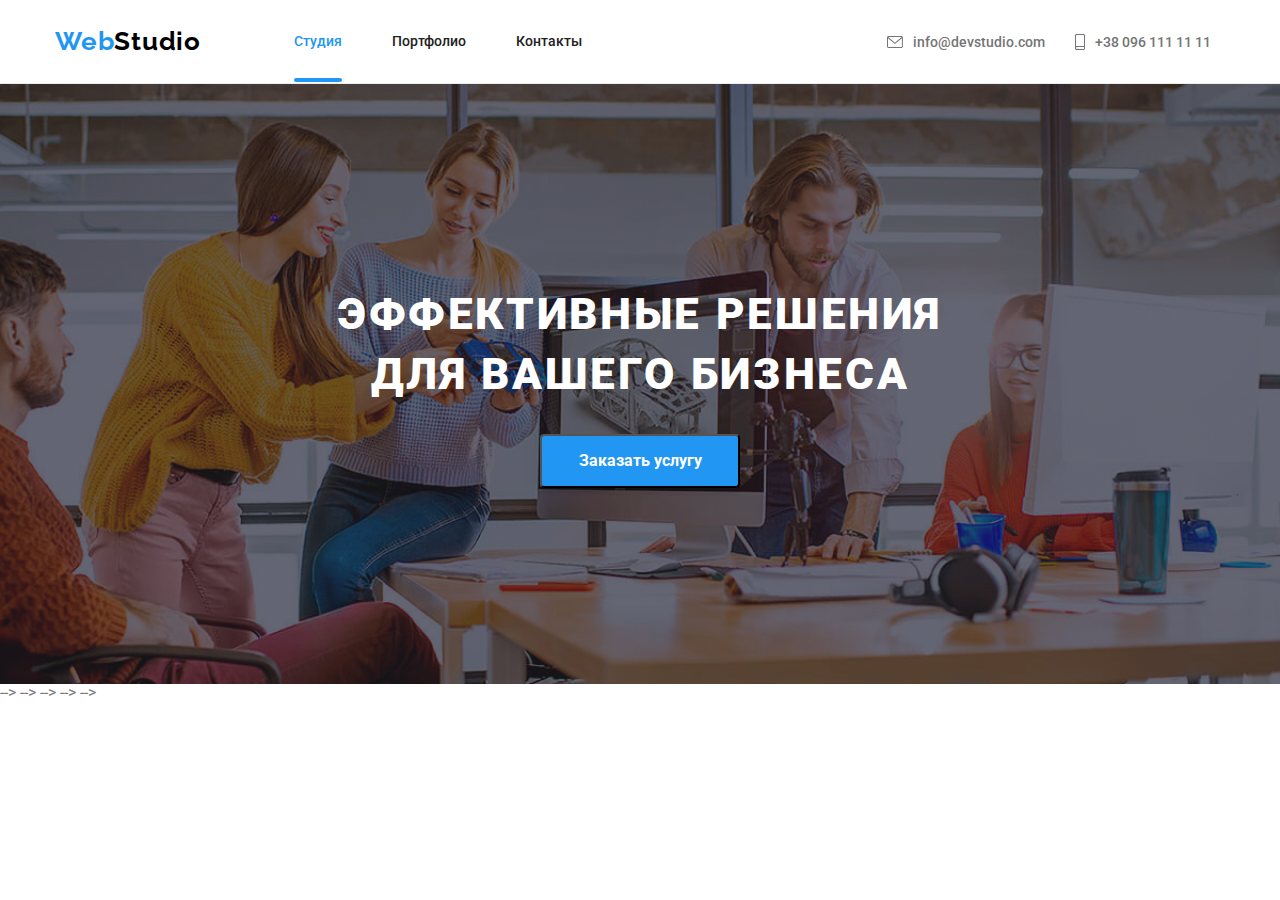
==== commit ad22e4fd: "save modal" ====
--- a/index.html
+++ b/index.html
@@ -1,6 +1,7 @@
 <!DOCTYPE html>
 <html lang="en">
-  <head>
+
+<head>
     <meta charset="UTF-8" />
     <meta http-equiv="X-UA-Compatible" content="IE=edge" />
     <meta name="viewport" content="width=device-width, initial-scale=1.0" />
@@ -8,65 +9,68 @@
 
     <link rel="preconnect" href="https://fonts.googleapis.com" />
     <link rel="preconnect" href="https://fonts.gstatic.com" />
-    <link
-      rel="stylesheet"
-      href="https://cdnjs.cloudflare.com/ajax/libs/modern-normalize/1.1.0/modern-normalize.min.css"
-    />
+    <link rel="stylesheet"
+        href="https://cdnjs.cloudflare.com/ajax/libs/modern-normalize/1.1.0/modern-normalize.min.css" />
     <link rel="stylesheet" href="./css/main.min.css" />
     <link
-      href="https://fonts.googleapis.com/css2?family=Raleway:wght@700&family=Roboto:wght@400;500;700;900&display=swap"
-      rel="stylesheet"
-    />
-  </head>
-
-  <body>
+        href="https://fonts.googleapis.com/css2?family=Raleway:wght@700&family=Roboto:wght@400;500;700;900&display=swap"
+        rel="stylesheet" />
+</head>
+
+<body>
     <!--Верхняя линия-->
 
     <header class="page-header">
-      <div class="container">
-        <div class="main-nav">
-          <a class="logo-left" href="">Web<span class="logo-right">Studio</span></a>
-
-          <nav class="navigation">
-            <ul class="site-nav">
-              <li class="item"><a href="./studio.html" class="link nav current">Студия</a></li>
-              <li class="item"><a href="./portfolio.html" class="link nav">Портфолио</a></li>
-              <li class="item"><a href="" class="link nav">Контакты</a></li>
-            </ul>
-
-            <ul class="contacts-list">
-              <li>
-                <a class="link contacts tel" href="emailto:info@devstudio.com" aria-label="mail">
-                  <svg class="header-icon envelope" width="14" heigth="10px">
-                    <use href="./images/icons.svg#icon-envelope"></use>
-                  </svg>
-                  info@devstudio.com</a
-                >
-              </li>
-              <li>
-                <a class="link contacts mail" href="tel:+380961111111" aria-label="tel">
-                  <svg class="header-icon smartphone" width="10" heigth="14">
-                    <use href="./images/icons.svg#icon-smartphone"></use>
-                  </svg>
-                  +38 096 111 11 11</a
-                >
-              </li>
-            </ul>
-          </nav>
+        <div class="container page-header--container">
+            <div class="main-nav">
+                <a class="logo-left" href="">Web<span class="logo-right">Studio</span></a>
+
+                <nav class="navigation">
+                    <ul class="site-nav">
+                        <li class="item"><a href="./studio.html" class="link nav current">Студия</a></li>
+                        <li class="item"><a href="./portfolio.html" class="link nav">Портфолио</a></li>
+                        <li class="item"><a href="" class="link nav">Контакты</a></li>
+                    </ul>
+
+                    <ul class="contacts-list">
+                        <li>
+                            <a class="link contacts tel" href="emailto:info@devstudio.com" aria-label="mail">
+                                <svg class="header-icon envelope" width="14" height="10px">
+                                    <use href="./images/icons.svg#icon-envelope"></use>
+                                </svg>
+                                info@devstudio.com</a>
+                        </li>
+                        <li>
+                            <a class="link contacts mail" href="tel:+380961111111" aria-label="tel">
+                                <svg class="header-icon smartphone" width="10" height="14">
+                                    <use href="./images/icons.svg#icon-smartphone"></use>
+                                </svg>
+                                +38 096 111 11 11</a>
+                        </li>
+                    </ul>
+
+                </nav>
+                <button class="menu-toggle--open js-open-menu" type="button" aria-controls="mobile-menu"
+                    aria-expanded="false" data-menu-button>
+                    <svg class="icon-open-menu" width="24" height="16" aria-label="Мобильное меню">
+                        <use class="icon-menu" href="./images/icons.svg#icon-menu_24px">
+                        </use>
+                    </svg>
+                </button>
+            </div>
         </div>
-      </div>
     </header>
     <main>
-      <!--Шапка-->
-
-      <!-- <section class="order-service">
-                <h1 class="title">Эффективные решения <br> для вашего бизнеса</h1>
-                <button type="button" class="button" data-modal-open>Заказать услугу</button>
-            </section> -->
-
-      <!--Особенности-->
-
-      <!-- <section class="feature">
+        <!--Шапка-->
+
+        <section class="order-service">
+            <h1 class="title">Эффективные решения <br> для вашего бизнеса</h1>
+            <button type="button" class="button" data-modal-open>Заказать услугу</button>
+        </section>
+
+        <!--Особенности-->
+
+        <!-- <section class="feature">
                 <div class="container">
                 <ul class="feature__list">
                     <li class="feature__card">
@@ -110,11 +114,11 @@
                 </ul>
                 </div>
             </section> -->
-      --> -->
-
-      <!--Чем мы занимаемся-->
-
-      <!-- <section class="section work">
+        --> -->
+
+        <!--Чем мы занимаемся-->
+
+        <!-- <section class="section work">
                 <div class="container">
                 <h2 class="work__title">Чем мы занимаемся</h2>
                 <ul class="work__list">
@@ -142,11 +146,11 @@
                 </ul>
                 </div>
             </section> -->
-      -->
-
-      <!--Наша команда-->
-
-      <!-- <section class="section-team">
+        -->
+
+        <!--Наша команда-->
+
+        <!-- <section class="section-team">
                 <div class="container">
                   <h2 class="section-title">Наша команда</h2>
                     <ul class="team-list">
@@ -185,25 +189,25 @@
                                 <ul class="item-list">
                                 <li class="item-team">
                                    <a class="item-icon link" href="" aria-label="icon instagram" >
-                                        <svg class="icon-team" width="20" heigth="20">
+                                        <svg class="icon-team" width="20" height="20">
                                             <use href="./images/icons.svg#icon-instagram"></use>
                                         </svg>
                                      
                                     </a>
                                      <a class="item-icon link" href="" aria-label="icon twitter">
-                                        <svg class="icon-team" width="20" heigth="20">
+                                        <svg class="icon-team" width="20" height="20">
                                             <use href="./images/icons.svg#icon-twitter"></use>
                                         </svg>
                                 
                                     </a>
                                     <a class="item-icon link" href="" arial-label="icon facebook">
-                                        <svg class="icon-team" width="20" heigth="20">
+                                        <svg class="icon-team" width="20" height="20">
                                             <use href="./images/icons.svg#icon-facebook"></use>
                                         </svg>
                                     
                                     </a>
                                     <a class="item-icon link" href="" arial-label="icon linkedin">
-                                        <svg class="icon-team" width="20" heigth="20">
+                                        <svg class="icon-team" width="20" height="20">
                                             <use href="./images/icons.svg#icon-linkedin"></use>
                                         </svg>
                                     
@@ -252,25 +256,25 @@
                             <ul class="item-list">
                                 <li class="item-team">
                                     <a class="item-icon link" href="" aria-label="icon instagram">
-                                        <svg class="icon-team" width="20" heigth="20">
+                                        <svg class="icon-team" width="20" height="20">
                                             <use href="./images/icons.svg#icon-instagram"></use>
                                         </svg>
                                 
                                     </a>
                                     <a class="item-icon link" href="" aria-label="icon twitter">
-                                        <svg class="icon-team" width="20" heigth="20">
+                                        <svg class="icon-team" width="20" height="20">
                                             <use href="./images/icons.svg#icon-twitter"></use>
                                         </svg>
                                 
                                     </a>
                                     <a class="item-icon link" href="" arial-label="icon facebook">
-                                        <svg class="icon-team" width="20" heigth="20">
+                                        <svg class="icon-team" width="20" height="20">
                                             <use href="./images/icons.svg#icon-facebook"></use>
                                         </svg>
                                 
                                     </a>
                                     <a class="item-icon link" href="" arial-label="icon linkedin">
-                                        <svg class="icon-team" width="20" heigth="20">
+                                        <svg class="icon-team" width="20" height="20">
                                             <use href="./images/icons.svg#icon-linkedin"></use>
                                         </svg>
                                 
@@ -317,25 +321,25 @@
                             <ul class="item-list">
                                 <li class="item-team">
                                     <a class="item-icon link" href="" aria-label="icon instagram">
-                                        <svg class="icon-team" width="20" heigth="20">
+                                        <svg class="icon-team" width="20" height="20">
                                             <use href="./images/icons.svg#icon-instagram"></use>
                                         </svg>
                                 
                                     </a>
                                     <a class="item-icon link" href="" aria-label="icon twitter">
-                                        <svg class="icon-team" width="20" heigth="20">
+                                        <svg class="icon-team" width="20" height="20">
                                             <use href="./images/icons.svg#icon-twitter"></use>
                                         </svg>
                                 
                                     </a>
                                     <a class="item-icon link" href="" arial-label="icon facebook">
-                                        <svg class="icon-team" width="20" heigth="20">
+                                        <svg class="icon-team" width="20" height="20">
                                             <use href="./images/icons.svg#icon-facebook"></use>
                                         </svg>
                                 
                                     </a>
                                     <a class="item-icon link" href="" arial-label="icon linkedin">
-                                        <svg class="icon-team" width="20" heigth="20">
+                                        <svg class="icon-team" width="20" height="20">
                                             <use href="./images/icons.svg#icon-linkedin"></use>
                                         </svg>
                                 
@@ -382,25 +386,25 @@
                             <ul class="item-list">
                                 <li class="item-team">
                                     <a class="item-icon link" href="" aria-label="icon instagram">
-                                        <svg class="icon-team" width="20" heigth="20">
+                                        <svg class="icon-team" width="20" height="20">
                                             <use href="./images/icons.svg#icon-instagram"></use>
                                         </svg>
                                 
                                     </a>
                                     <a class="item-icon link" href="" aria-label="icon twitter">
-                                        <svg class="icon-team" width="20" heigth="20">
+                                        <svg class="icon-team" width="20" height="20">
                                             <use href="./images/icons.svg#icon-twitter"></use>
                                         </svg>
                                 
                                     </a>
                                     <a class="item-icon link" href="" arial-label="icon facebook">
-                                        <svg class="icon-team" width="20" heigth="20">
+                                        <svg class="icon-team" width="20" height="20">
                                             <use href="./images/icons.svg#icon-facebook"></use>
                                         </svg>
                                 
                                     </a>
                                     <a class="item-icon link" href="" arial-label="icon linkedin">
-                                        <svg class="icon-team" width="20" heigth="20">
+                                        <svg class="icon-team" width="20" height="20">
                                             <use href="./images/icons.svg#icon-linkedin"></use>
                                         </svg>
                                 
@@ -415,50 +419,50 @@
                 </div>
             </section> -->
 
-      <!--Постоянные клиенты-->
-
-      <!-- <section class="clients">
+        <!--Постоянные клиенты-->
+
+        <!-- <section class="clients">
                 <div class="container">
                   <h2 class="clients__title">Постоянные клиенты</h2>
                     <ul class="clients__list">
                       <li class="clients__item">
                            <a class="clients__logo" href="" aria-label="">
-                               <svg class="icon-logo" width="106" heigth="60">
+                               <svg class="icon-logo" width="106" height="60">
                                 <use href="./images/icons.svg#icon-Logo1"></use>
                                </svg>
                            </a>
                       </li>
                       <li class="clients__item">
                            <a class="clients__logo" href="" aria-label="">
-                               <svg class="icon-logo" width="106" heigth="60">
+                               <svg class="icon-logo" width="106" height="60">
                                 <use href="./images/icons.svg#icon-Logo2"></use>
                                </svg>
                            </a>
                       </li>
                       <li class="clients__item">
                            <a class="clients__logo" href="" aria-label="">
-                               <svg class="icon-logo" width="106" heigth="60">
+                               <svg class="icon-logo" width="106" height="60">
                                 <use href="./images/icons.svg#icon-Logo3"></use>
                                </svg>
                            </a>
                       </li>
                       <li class="clients__item">
                            <a class="clients__logo" href="" aria-label="">
-                               <svg class="icon-logo" width="106" heigth="60">
+                               <svg class="icon-logo" width="106" height="60">
                                 <use href="./images/icons.svg#icon-Logo4"></use>
                                </svg>
                            </a>
                       </li>
                       <li class="clients__item">
                            <a class="clients__logo" href="" aria-label="">
-                               <svg class="icon-logo" width="106" heigth="60">
+                               <svg class="icon-logo" width="106" height="60">
                                 <use href="./images/icons.svg#icon-Logo5"></use>
                                </svg>
                            </a>
                       </li>
                       <li class="clients__item">
                            <a class="clients__logo" href="" aria-label="">
-                               <svg class="icon-logo" width="106" heigth="60">
+                               <svg class="icon-logo" width="106" height="60">
                                 <use href="./images/icons.svg#icon-Logo6"></use>
                                </svg>
                            </a>
@@ -466,184 +470,194 @@
                   </ul>
                 </div> 
             </section> -->
-      --> -->
+        --> -->
     </main>
 
     <!--Подвал-->
 
     <!-- <footer class="page-footer">
-            <div class="container footer">
-                <div class="logo-social">
-                    <div class="logo-address">
-                        <div class="logo-footer">
-                            <a class="logo-left" href="">Web<span class="logo-right">Studio</span></a>
-                        </div>
-                        <address>
-                            <ul class="footer-list">
-                                <li><a href="" class="link-address">г. Киев, пр-т Леси Украинки, 26</a></li>
-                                <li><a href="" class="link">info@devstudio.com</a></li>
-                                <li><a href="" class="link">+38 096 111 11 11</a></li>
-                            </ul>
-                        </address>
+        <div class="container footer">
+            <div class="logo-social">
+                <div class="logo-address">
+                    <div class="logo-footer">
+                        <a class="logo-left" href="">Web<span class="logo-right">Studio</span></a>
                     </div>
-                    <div class="social">
-                        <h3 class="text-social">присоединяйтесь</h3>
-                        <ul class="social-list">
-                            <li class="social-item">
-                                <a class="social-icon" href="" aria-label="icon instagram">
-                                    <svg class="footer-icon" width="20" heigth="20">
-                                        <use href="./images/icons.svg#icon-instagram"></use>
-                                    </svg>
-                                </a>
-                            </li>
-                            <li class="social-item">
-                                <a class="social-icon" href="" aria-label="icon twitter">
-                                    <svg class="footer-icon" width="20" heigth="20">
-                                        <use href="./images/icons.svg#icon-twitter"></use>
-                                    </svg>
-                                </a>
-                            </li>
-                            <li class="social-item">
-                                <a class="social-icon" href="" aria-label="icon facebook">
-                                    <svg class="footer-icon" width="20" heigth="20">
-                                        <use href="./images/icons.svg#icon-facebook"></use>
-                                    </svg>
-                                </a>
-                            </li>
-                            <li class="social-item">
-                                <a class="social-icon" href="" aria-label="icon linkedin">
-                                    <svg class="footer-icon" width="20" heigth="20">
-                                        <use href="./images/icons.svg#icon-linkedin"></use>
-                                    </svg>
-                                </a>
-                            </li>
+                    <address>
+                        <ul class="footer-list">
+                            <li><a href="" class="link-address">г. Киев, пр-т Леси Украинки, 26</a></li>
+                            <li><a href="" class="link">info@devstudio.com</a></li>
+                            <li><a href="" class="link">+38 096 111 11 11</a></li>
                         </ul>
-                    </div>
+                    </address>
                 </div>
-
-                    <div class="email-form">
-                        <p class="email-title">Подпишитесь на рассылку</p>
-                        <form class="footer-form" name="footer-form">
-                            <label for="user-mail">
-                                <input class="footer-input" type="email" name="user-mail" id="user-mail" placeholder="E-mail">
-                            </label>
-                            <label for="footer-button">
-                                <button class="button footer-btn" type="submit">Подписаться
-                                    <svg class="icon-send" width="24" height="24">
-                                        <use href="./images/icons.svg#icon-icon-send" ></use>
-                                    </svg>
-                                </button>
-                                
-                            </label>
-                            
-                        </form>
-                        
-                    </div>
+                <div class="social">
+                    <h3 class="text-social">присоединяйтесь</h3>
+                    <ul class="social-list">
+                        <li class="social-item">
+                            <a class="social-icon" href="" aria-label="icon instagram">
+                                <svg class="footer-icon" width="20" height="20">
+                                    <use href="./images/icons.svg#icon-instagram"></use>
+                                </svg>
+                            </a>
+                        </li>
+                        <li class="social-item">
+                            <a class="social-icon" href="" aria-label="icon twitter">
+                                <svg class="footer-icon" width="20" height="20">
+                                    <use href="./images/icons.svg#icon-twitter"></use>
+                                </svg>
+                            </a>
+                        </li>
+                        <li class="social-item">
+                            <a class="social-icon" href="" aria-label="icon facebook">
+                                <svg class="footer-icon" width="20" height="20">
+                                    <use href="./images/icons.svg#icon-facebook"></use>
+                                </svg>
+                            </a>
+                        </li>
+                        <li class="social-item">
+                            <a class="social-icon" href="" aria-label="icon linkedin">
+                                <svg class="footer-icon" width="20" height="20">
+                                    <use href="./images/icons.svg#icon-linkedin"></use>
+                                </svg>
+                            </a>
+                        </li>
+                    </ul>
+                </div>
             </div>
-        </footer> -->
+
+            <div class="email-form">
+                <p class="email-title">Подпишитесь на рассылку</p>
+                <form class="footer-form" name="footer-form">
+                    <label for="user-mail">
+                        <input class="footer-input" type="email" name="user-mail" id="user-mail" placeholder="E-mail">
+                    </label>
+                    <label for="footer-button">
+                        <button class="button footer-btn" type="submit">Подписаться
+                            <svg class="icon-send" width="24" height="24">
+                                <use href="./images/icons.svg#icon-icon-send"></use>
+                            </svg>
+                        </button>
+
+                    </label>
+
+                </form>
+
+            </div>
+        </div>
+    </footer> -->
 
     <!-- Модальное окно -->
 
     <!-- <div class="backdrop is-hidden" data-modal>
-            <div class="form">
-                <button class="close" data-modal-close>
-                    <svg class="icon-close" width="18" heigth="18">
-                        <use href="./images/icons.svg#icon-close-black-18dp-2-1-1"></use>
-                    </svg>
-                </button>
-               
-
-                <strong class="form-title">Оставьте свои данные, мы вам перезвоним</strong>
-                <form class="modal-form">
-                    <label class="form-group">
-                        <span class="form-label">Имя</span>
-                        <span class="form-input-container">
-                            <input class="form-input" type="text" name="user-name">
-                            <svg class="form-icon" width="18" height="18">
-                                <use href="./images/icons.svg#icon-person-black-18dp"></use>
-                            </svg>
-                        </span>
-
-                    </label>
-                    <label class="form-group">
-                        <span class="form-label">Телефон</span>
-                        <span class="form-input-container">
-                           <input class="form-input" type="phone" name="user-phone">
-                           <svg class="form-icon" width="18" height="18">
-                               <use href="./images/icons.svg#icon-phone-black-18dp"></use>
-                           </svg>
-                        </span>
-
-                    </label>
-                    <label class="form-group">
-                        <span class="form-label">Почта</span>
-                        <span class="form-input-container">
-                           <input class="form-input" type="mail" name="user-email">
-                           <svg class="form-icon" width="18" height="18">
-                               <use href="./images/icons.svg#icon-email-black-18dp"></use>
-                           </svg>
-                        </span>
-
-                    </label>
-                    <label class="form-comment">
-                        <span class="form-label">Коментарий</span>
-                        <textarea class="comment" name="comment" id="comment" cols="30" rows="10" placeholder="Введите текст"></textarea>
-                    </label>
-                  
-                    <label class="form-policy-group">
-                        <input class="custom-checkbox" type="checkbox" name="custom-checkbox">
-                        <span class="checkbox">
-                            <svg class="checkbox-icon" width="16" height="15">
-                                <use href="./images/icons.svg#icon-Vector"></use>
-                            </svg>
-                        </span>
-                        <span class="checkbox-label">
-                            Соглашаюсь с рассылкой и принимаю
-                            <a class="checkbox-label-link" href="">Условия договора</a>
-                        </span>
-                    </label>
-                    <button class="button btn-submit" type="submit">Отправить</button>
-                </form>
-            </div>
-        </div> -->
+        <div class="form">
+            <button class="close" data-modal-close>
+                <svg class="icon-close" width="18" height="18">
+                    <use href="./images/icons.svg#icon-close-black-18dp-2-1-1"></use>
+                </svg>
+            </button>
+
+
+            <strong class="form-title">Оставьте свои данные, мы вам перезвоним</strong>
+            <form class="modal-form">
+                <label class="form-group">
+                    <span class="form-label">Имя</span>
+                    <span class="form-input-container">
+                        <input class="form-input" type="text" name="user-name">
+                        <svg class="form-icon" width="18" height="18">
+                            <use href="./images/icons.svg#icon-person-black-18dp"></use>
+                        </svg>
+                    </span>
+
+                </label>
+                <label class="form-group">
+                    <span class="form-label">Телефон</span>
+                    <span class="form-input-container">
+                        <input class="form-input" type="phone" name="user-phone">
+                        <svg class="form-icon" width="18" height="18">
+                            <use href="./images/icons.svg#icon-phone-black-18dp"></use>
+                        </svg>
+                    </span>
+
+                </label>
+                <label class="form-group">
+                    <span class="form-label">Почта</span>
+                    <span class="form-input-container">
+                        <input class="form-input" type="mail" name="user-email">
+                        <svg class="form-icon" width="18" height="18">
+                            <use href="./images/icons.svg#icon-email-black-18dp"></use>
+                        </svg>
+                    </span>
+
+                </label>
+                <label class="form-comment">
+                    <span class="form-label">Коментарий</span>
+                    <textarea class="comment" name="comment" id="comment" cols="30" rows="10"
+                        placeholder="Введите текст"></textarea>
+                </label>
+
+                <label class="form-policy-group">
+                    <input class="custom-checkbox" type="checkbox" name="custom-checkbox">
+                    <span class="checkbox">
+                        <svg class="checkbox-icon" width="16" height="15">
+                            <use href="./images/icons.svg#icon-Vector"></use>
+                        </svg>
+                    </span>
+                    <span class="checkbox-label">
+                        Соглашаюсь с рассылкой и принимаю
+                        <a class="checkbox-label-link" href="">Условия договора</a>
+                    </span>
+                </label>
+                <button class="button btn-submit" type="submit">Отправить</button>
+            </form>
+        </div>
+    </div> -->
 
     <!-- Mobile menu -->
-    <!-- <div class="mobile-menu">
-            <ul class="mobile-menu__nav">
-                <li class="mobile-menu__item">
-                    <a href="" class="mobile-menu__nav-link">Студия</a>
-                </li>
-                <li class="mobile-menu__item">
-                    <a href="" class="mobile-menu__nav-link">Портфолио</a>
-                </li>
-                <li class="mobile-menu__item">
-                    <a href="" class="mobile-menu__nav-link">Контакты</a>
-                </li>
-            </ul>
-            <ul class="mobile-menu__contacts">
-                <li class="mobile-menu__item">
-                    <a href="tel:+380961111111" class="mobile-menu__contacts-link">+38 096 111 11 11</a>
-                </li>
-                <li class="mobile-menu__item">
-                    <a href="mailto:info@devstudio.com" class="mobile-menu__contacts-link">info@devstudio.com</a>
-                </li>
-            </ul>
-            <ul class="mobile-menu__socials">
-                <li class="mobile-menu__items">
-                    <a href="" class="mobile-menu__socials-link">Instagram</a>
-                </li>
-                <li class="mobile-menu__items">
-                    <a href="" class="mobile-menu__socials-link">Twitter</a>
-                </li>
-                <li class="mobile-menu__items">
-                    <a href="" class="mobile-menu__socials-link">Facebook</a>
-                </li>
-                <li class="mobile-menu__items">
-                    <a href="" class="mobile-menu__socials-link">LinkedIn</a>
-                </li>
-            </ul>
-        </div> -->
+    <div class="menu-container js-menu-container" id="mobile-menu">
+        <button class="menu-toggle--close js-close-menu">
+            <svg class="icon-close-menu" width="19" height="19" aria-label="Мобильное меню">
+                <use class="icon-cross" href="./images/icons.svg#icon-close_24px">
+                </use>
+            </svg>
+        </button>
+        <ul class="mobile-menu__nav">
+            <li class="mobile-menu__item">
+                <a href="" class="mobile-menu__nav-link nav__link--active">Студия</a>
+            </li>
+            <li class="mobile-menu__item">
+                <a href="" class="mobile-menu__nav-link">Портфолио</a>
+            </li>
+            <li class="mobile-menu__item">
+                <a href="" class="mobile-menu__nav-link">Контакты</a>
+            </li>
+        </ul>
+        <ul class="mobile-menu__contacts">
+            <li class="mobile-menu__item">
+                <a href="tel:+380961111111" class="mobile-menu__contacts-link-tel">+38 096 111 11 11</a>
+            </li>
+            <li class="mobile-menu__item">
+                <a href="mailto:info@devstudio.com" class="mobile-menu__contacts-link-mail">info@devstudio.com</a>
+            </li>
+        </ul>
+        <ul class="mobile-menu__socials">
+            <li class="mobile-menu__items">
+                <a href="" class="mobile-menu__socials-link">Instagram</a>
+            </li>
+            <li class="mobile-menu__items">
+                <a href="" class="mobile-menu__socials-link">Twitter</a>
+            </li>
+            <li class="mobile-menu__items">
+                <a href="" class="mobile-menu__socials-link">Facebook</a>
+            </li>
+            <li class="mobile-menu__items">
+                <a href="" class="mobile-menu__socials-link">LinkedIn</a>
+            </li>
+        </ul>
+
+    </div>
 
     <script src="./js/modal.js"></script>
-  </body>
-</html>
+    <script src="./js/mobile-menu.js"></script>
+</body>
+
+</html>--- a/css/main.min.css
+++ b/css/main.min.css
@@ -1,2 +1,2 @@
-:root{--primary-text-color: #757575;--title-text-color: #212121;--accent-color: #2196F3;--primary-bg-color: #FFFFFF}html{-webkit-box-sizing:border-box;box-sizing:border-box}body{background:var(--primary-bg-color);color:var(--primary-text-color);font-family:Roboto;font-style:normal}.link{text-decoration:none}ul{list-style:none;margin:0;padding:0}h1,h2,h3,p{margin:0}.img{display:block;width:100%;height:auto}*,*::before,*::after{-webkit-box-sizing:inherit;box-sizing:inherit}.container{width:100%;padding-left:15px;padding-right:15px;margin-left:auto;margin-right:auto}@media screen and (min-width: 480px){.container{width:480px}}@media screen and (min-width: 480px){.container{width:480px}}@media screen and (min-width: 768px){.container{width:768px}}@media screen and (min-width: 768px){.container{width:768px}}@media screen and (min-width: 1200px){.container{width:1200px}}@media screen and (min-width: 1200px){.container{width:1200px}}.button{display:inline-block;-webkit-box-align:center;-ms-flex-align:center;align-items:center;min-width:200px;padding:10px 32px;color:var(--primary-bg-color);background-color:#2196F3;-webkit-box-shadow:0px 4px 4px rgba(0,0,0,0.15);box-shadow:0px 4px 4px rgba(0,0,0,0.15);border-radius:4px;font-weight:700;font-size:16px;line-height:1.87;-webkit-transition:background-color 250ms cubic-bezier(0.4, 0, 0.2, 1);transition:background-color 250ms cubic-bezier(0.4, 0, 0.2, 1)}.button:hover,.button:focus{background-color:#188CE8}.text-social{font-style:normal;font-weight:700;font-size:14px;line-height:16px;letter-spacing:0.03em;text-transform:uppercase;margin-bottom:20px;color:#FFFFFF}.social-list{display:-webkit-box;display:-ms-flexbox;display:flex;-webkit-box-pack:center;-ms-flex-pack:center;justify-content:center;-webkit-box-align:center;-ms-flex-align:center;align-items:center}.social-icon{display:-webkit-box;display:-ms-flexbox;display:flex;width:44px;height:44px;margin-right:10px;border-radius:50%;background:rgba(255,255,255,0.1);-webkit-box-pack:center;-ms-flex-pack:center;justify-content:center;-webkit-box-align:center;-ms-flex-align:center;align-items:center;-webkit-transition:background-color 250ms cubic-bezier(0.4, 0, 0.2, 1);transition:background-color 250ms cubic-bezier(0.4, 0, 0.2, 1)}.social-icon:hover,.social-icon:focus{background-color:#2196F3}.social-item:last-child{margin-right:0px}.logo-footer{margin-bottom:20px}.page-footer .logo-left{color:#2196f3;text-decoration:none;font-family:'Raleway';font-style:normal;font-weight:700;font-size:24px;line-height:28px;letter-spacing:0.03em}@media screen and (min-width: 1200px){.page-footer .logo-left{font-size:26px;line-height:31px}}.page-footer .logo-right{color:var(--primary-bg-color);text-decoration:none;font-family:'Raleway';font-style:normal;font-weight:700;font-size:24px;line-height:28px;letter-spacing:0.03em}@media screen and (min-width: 1200px){.page-footer .logo-right{font-size:26px;line-height:31px}}@media screen and (min-width: 768px) and (max-width: 1199.98px){.logo-address{margin-left:76px}}@media screen and (min-width: 1200px){.logo-address{margin-right:70px}}.page-header{min-width:100%;border-bottom:1px solid #ececec}.page-header .logo-left{color:#2196f3;text-decoration:none;font-family:Raleway;font-weight:700;font-size:24px;line-height:28px;letter-spacing:.03em}@media screen and (min-width: 1200px){.page-header .logo-left{font-size:26px;line-height:31px}}.page-header .logo-right{color:#000000;font-family:Raleway;font-weight:700;font-size:24px;line-height:28px;letter-spacing:.03em}@media screen and (min-width: 1200px){.page-header .logo-right{font-size:26px;line-height:31px}}.nav{display:block;padding-top:32px;padding-bottom:32px;position:relative;-webkit-transition:color 250ms cubic-bezier(0.4, 0, 0.2, 1);transition:color 250ms cubic-bezier(0.4, 0, 0.2, 1)}@media screen and (min-width: 768px) and (max-width: 1199.98px){.nav::after{position:absolute;content:'';display:block;bottom:0%;left:0%;width:100%;height:4px;background:#2196f3;border-radius:2px;opacity:0;-webkit-transition:opacity 250ms cubic-bezier(0.4, 0, 0.2, 1);transition:opacity 250ms cubic-bezier(0.4, 0, 0.2, 1)}}@media screen and (min-width: 1200px){.nav::after{position:absolute;content:'';display:block;bottom:0%;left:0%;width:100%;height:4px;background:#2196f3;border-radius:2px;opacity:0;-webkit-transition:opacity 250ms cubic-bezier(0.4, 0, 0.2, 1);transition:opacity 250ms cubic-bezier(0.4, 0, 0.2, 1)}}.site-nav{display:-webkit-box;display:-ms-flexbox;display:flex;font-weight:500;font-size:14px;line-height:1.14}.site-nav .item+.item{margin-left:50px}.site-nav .link{color:var(--title-text-color)}.site-nav .link.current{color:var(--accent-color);text-decoration:none}.item .nav:hover,.item .nav:focus{color:var(--accent-color)}.nav.current::after{position:absolute;content:'';display:block;bottom:-1px;left:0%;width:100%;height:4px;background:#2196f3;border-radius:2px;opacity:1}.nav:hover::after,.nav:focus::after{opacity:1}.navigation{max-width:100%}@media screen and (max-width: 767.98px){.navigation{display:none}}@media screen and (min-width: 768px) and (max-width: 1199.98px){.navigation{display:-webkit-box;display:-ms-flexbox;display:flex;margin-left:88px;-webkit-box-align:center;-ms-flex-align:center;align-items:center}}@media screen and (min-width: 1200px){.navigation{margin-left:93px;display:-webkit-box;display:-ms-flexbox;display:flex;-webkit-box-pack:baseline;-ms-flex-pack:baseline;justify-content:baseline;-webkit-box-align:center;-ms-flex-align:center;align-items:center}}.main-nav{display:-webkit-box;display:-ms-flexbox;display:flex;-webkit-box-align:center;-ms-flex-align:center;align-items:center;min-width:100%;margin-left:auto;margin-right:auto}@media screen and (max-width: 767.98px){.main-nav{display:-webkit-box;display:-ms-flexbox;display:flex;-webkit-box-pack:justify;-ms-flex-pack:justify;justify-content:space-between}}.contacts-list{display:-webkit-box;display:-ms-flexbox;display:flex;-webkit-box-orient:vertical;-webkit-box-direction:normal;-ms-flex-direction:column;flex-direction:column;margin-left:84px}@media screen and (min-width: 768px) and (max-width: 1199.98px){.contacts-list{padding-top:21px;padding-bottom:21px}.contacts-list li:first-child{margin-bottom:10px}}@media screen and (min-width: 1200px){.contacts-list{display:-webkit-box;display:-ms-flexbox;display:flex;-webkit-box-orient:horizontal;-webkit-box-direction:normal;-ms-flex-direction:row;flex-direction:row;margin-left:305px}}@media screen and (min-width: 1200px){.contacts-list li+li{margin-left:30px}}@media screen and (min-width: 1200px){.contacts{display:block;padding-top:32px;padding-bottom:32px}}.contacts-list .link{color:var(--primary-text-color);font-weight:500;font-size:12px;line-height:14px;-webkit-transition:color 250ms cubic-bezier(0.4, 0, 0.2, 1);transition:color 250ms cubic-bezier(0.4, 0, 0.2, 1)}@media screen and (min-width: 1200px){.contacts-list .link{font-weight:500;font-size:14px;line-height:16px}}.contacts-list .link:hover,.contacts-list .link:focus{color:var(--accent-color)}.tel,.mail{display:-webkit-box;display:-ms-flexbox;display:flex;-webkit-box-align:center;-ms-flex-align:center;align-items:center;color:var(--primary-text-color)}.header-icon{height:14px;margin-right:8px;fill:currentColor;-webkit-transition:color 250ms cubic-bezier(0.4, 0, 0.2, 1);transition:color 250ms cubic-bezier(0.4, 0, 0.2, 1)}@media screen and (min-width: 1200px){.header-icon{margin-right:10px}}.header-icon:hover,.header-icon:focus{color:var(--accent-color)}@media screen and (min-width: 768px) and (max-width: 1199.98px){.envelope{width:14px;height:10px}}@media screen and (min-width: 1200px){.envelope{width:16px;height:12px}}@media screen and (min-width: 768px) and (max-width: 1199.98px){.smartphone{width:10px;height:14px}}@media screen and (min-width: 1200px){.smartphone{width:10px;height:16px}}.order-service{min-width:480px;height:400px;padding-bottom:118px;padding-top:118px;margin-left:auto;margin-right:auto;text-align:center;background-image:-webkit-gradient(linear, left top, left bottom, from(rgba(47,48,58,0.4)), to(rgba(47,48,58,0.4))),url(/images/order-service/Header-img.jpg);background-image:linear-gradient(rgba(47,48,58,0.4), rgba(47,48,58,0.4)),url(/images/order-service/Header-img.jpg);background-color:#c4c4c4;background-repeat:no-repeat;background-position:center;background-size:cover}@media (min-device-pixel-ratio: 2), (-webkit-min-device-pixel-ratio: 2), (min-resolution: 192dpi), (min-resolution: 2dppx){.order-service{background-image:-webkit-gradient(linear, left top, left bottom, from(rgba(47,48,58,0.4)), to(rgba(47,48,58,0.4))),url(/images/order-service/Header-img@2x.jpg);background-image:linear-gradient(rgba(47,48,58,0.4), rgba(47,48,58,0.4)),url(/images/order-service/Header-img@2x.jpg)}}@media screen and (min-width: 768px) and (max-width: 1199.98px){.order-service{background-image:-webkit-gradient(linear, left top, left bottom, from(rgba(47,48,58,0.4)), to(rgba(47,48,58,0.4))),url(/images/order-service/Header-tb-img.jpg);background-image:linear-gradient(rgba(47,48,58,0.4), rgba(47,48,58,0.4)),url(/images/order-service/Header-tb-img.jpg);min-width:768px}}@media screen and (min-width: 768px) and (max-width: 1199.98px) and (min-device-pixel-ratio: 2), screen and (min-width: 768px) and (max-width: 1199.98px) and (-webkit-min-device-pixel-ratio: 2), screen and (min-width: 768px) and (max-width: 1199.98px) and (min-resolution: 192dpi), screen and (min-width: 768px) and (max-width: 1199.98px) and (min-resolution: 2dppx){.order-service{background-image:-webkit-gradient(linear, left top, left bottom, from(rgba(47,48,58,0.4)), to(rgba(47,48,58,0.4))),url(/images/order-service/Header-tb-img@2x.jpg);background-image:linear-gradient(rgba(47,48,58,0.4), rgba(47,48,58,0.4)),url(/images/order-service/Header-tb-img@2x.jpg)}}@media screen and (min-width: 1200px){.order-service{background-image:-webkit-gradient(linear, left top, left bottom, from(rgba(47,48,58,0.4)), to(rgba(47,48,58,0.4))),url(/images/order-service/Img.jpg);background-image:linear-gradient(rgba(47,48,58,0.4), rgba(47,48,58,0.4)),url(/images/order-service/Img.jpg);min-width:1200px;height:600px;padding-bottom:200px;padding-top:200px}}@media screen and (min-width: 1200px) and (min-device-pixel-ratio: 2), screen and (min-width: 1200px) and (-webkit-min-device-pixel-ratio: 2), screen and (min-width: 1200px) and (min-resolution: 192dpi), screen and (min-width: 1200px) and (min-resolution: 2dppx){.order-service{background-image:-webkit-gradient(linear, left top, left bottom, from(rgba(47,48,58,0.4)), to(rgba(47,48,58,0.4))),url(/images/order-service/Img-dst-@2x.jpg);background-image:linear-gradient(rgba(47,48,58,0.4), rgba(47,48,58,0.4)),url(/images/order-service/Img-dst-@2x.jpg)}}.order-service .title{margin-bottom:30px;margin-top:0;color:var(--primary-bg-color);font-weight:900;font-size:26px;line-height:42px;letter-spacing:0.06em;text-transform:uppercase;text-align:center}@media screen and (min-width: 1200px){.order-service .title{font-size:44px;line-height:60px}}.feature{padding-bottom:60px;padding-top:60px}@media screen and (min-width: 768px){.feature{padding-bottom:60px;padding-top:60px}}@media screen and (min-width: 1200px){.feature{padding-bottom:94px;padding-top:94px}}@media screen and (min-width: 768px){.feature__list{display:-webkit-box;display:-ms-flexbox;display:flex}}@media screen and (min-width: 768px) and (max-width: 1199.98px){.feature__list{-ms-flex-wrap:wrap;flex-wrap:wrap}}.feature__title{margin-bottom:10px;color:var(--title-text-color);font-weight:700;font-size:14px;line-height:16px;letter-spacing:0.03em;text-transform:uppercase}@media screen and (max-width: 767.98px){.feature__title{text-align:center}}.feature__text{font-size:14px;line-height:24px;letter-spacing:0.03em}@media screen and (max-width: 767.98px){.feature__card{width:450px;height:226px}}@media screen and (max-width: 767.98px){.feature__card:not(:last-child){margin-bottom:30px}}@media screen and (min-width: 768px) and (max-width: 1199.98px){.feature__card{width:354px;height:226px}.feature__card:nth-child(2n+1){margin-right:30px}.feature__card:nth-child(-n+2){margin-bottom:30px}}@media screen and (min-width: 1200px){.feature__card{width:270px;height:251px}.feature__card:not(:last-child){margin-right:30px}}.feature__icon{display:-webkit-box;display:-ms-flexbox;display:flex;margin-bottom:30px;width:100%;height:120px;-webkit-box-pack:center;-ms-flex-pack:center;justify-content:center;-webkit-box-align:center;-ms-flex-align:center;align-items:center;background:#F5F4FA;border-radius:4px}.work{padding-bottom:94px}@media screen and (max-width: 767.98px){.work{display:none}}@media screen and (min-width: 768px) and (max-width: 1199.98px){.work{display:none}}.work__list{display:-webkit-box;display:-ms-flexbox;display:flex}.work__list li+li{margin-left:30px}.work__title{margin-bottom:50px;color:var(--title-text-color);font-weight:700;font-size:36px;line-height:1.16;text-align:center;letter-spacing:0.03em}.work__example{display:-webkit-box;display:-ms-flexbox;display:flex;position:relative}.work__example-title{display:-webkit-box;display:-ms-flexbox;display:flex;position:absolute;-webkit-box-align:center;-ms-flex-align:center;align-items:center;-webkit-box-pack:center;-ms-flex-pack:center;justify-content:center;width:370px;height:70px;background:rgba(47,48,58,0.8);bottom:0%;right:0%;font-style:normal;font-weight:700;font-size:14px;line-height:16px;text-align:center;letter-spacing:0.03em;text-transform:uppercase;color:#FFFFFF}.section-team{min-width:480px;padding-bottom:60px;padding-top:60px;background-color:#f5f4fa}@media screen and (min-width: 1200px){.section-team{padding-bottom:94px;padding-top:94px}}.section-team .section-title{margin-bottom:30px;color:var(--title-text-color);font-weight:700;font-size:28px;line-height:33px;text-align:center;letter-spacing:0.03em}@media screen and (min-width: 1200px){.section-team .section-title{font-size:36px;line-height:1.16;margin-bottom:50px}}@media screen and (min-width: 768px){.section-team .team-list{display:-webkit-box;display:-ms-flexbox;display:flex;-ms-flex-wrap:wrap;flex-wrap:wrap}}.section-team .team-list .team-card{min-width:480px;background:#ffffff;-webkit-box-shadow:0px 1px 3px rgba(0,0,0,0.12),0px 1px 1px rgba(0,0,0,0.14),0px 2px 1px rgba(0,0,0,0.2);box-shadow:0px 1px 3px rgba(0,0,0,0.12),0px 1px 1px rgba(0,0,0,0.14),0px 2px 1px rgba(0,0,0,0.2)}@media screen and (max-width: 767.98px){.section-team .team-list .team-card:not(:last-child){margin-bottom:30px}}@media screen and (min-width: 768px) and (max-width: 1199.98px){.section-team .team-list .team-card:nth-child(2n+1){margin-right:30px}.section-team .team-list .team-card:nth-child(-n+2){margin-bottom:30px}}@media screen and (min-width: 1200px){.section-team .team-list .team-card:not(:last-child){margin-right:30px}}@media screen and (max-width: 767.98px){.section-team .team-list .team-card-images{width:450px;height:460px}}@media screen and (min-width: 768px) and (max-width: 1199.98px){.section-team .team-list .team-card-images{width:354px;height:374px}}@media screen and (min-width: 1200px){.section-team .team-list .team-card-images{width:270px;height:260px}}.section-team .team-list .team-card .team-content{text-align:center;padding-top:30px;padding-bottom:24px}@media screen and (min-width: 1200px){.section-team .team-list .team-card .team-content{padding-top:30px;padding-bottom:30px}}.section-team .team-list .team-card .team-content .title{margin-bottom:10px;color:var(--title-text-color);font-weight:500;font-size:16px;line-height:1.18;letter-spacing:0.03em;text-align:center}.section-team .team-list .team-card .team-content .text{margin-bottom:16px;letter-spacing:0.03em;font-size:16px;color:var(--primary-text-color);line-height:1.18;text-align:center}.section-team .team-list .team-card .item-list{display:-webkit-box;display:-ms-flexbox;display:flex;-webkit-box-align:center;-ms-flex-align:center;align-items:center;-webkit-box-pack:center;-ms-flex-pack:center;justify-content:center}.section-team .team-list .team-card .item-list .item-team{display:-webkit-box;display:-ms-flexbox;display:flex;-webkit-box-pack:center;-ms-flex-pack:center;justify-content:center;-webkit-box-align:center;-ms-flex-align:center;align-items:center}.section-team .team-list .team-card .item-list .item-team .item-icon{display:-webkit-box;display:-ms-flexbox;display:flex;width:44px;height:44px;margin-right:10px;border-radius:50%;-webkit-box-pack:center;-ms-flex-pack:center;justify-content:center;-webkit-box-align:center;-ms-flex-align:center;align-items:center;background-color:#ffffff;-webkit-transition:background-color 250ms cubic-bezier(0.4, 0, 0.2, 1);transition:background-color 250ms cubic-bezier(0.4, 0, 0.2, 1)}.section-team .team-list .team-card .item-list .item-team .item-icon:last-child{margin-right:0px}.section-team .team-list .team-card .item-list .item-team .item-icon:hover,.section-team .team-list .team-card .item-list .item-team .item-icon:focus{background-color:#2196f3}.section-team .team-list .team-card .item-list .item-team .item-icon:hover .icon-team,.section-team .team-list .team-card .item-list .item-team .item-icon:focus .icon-team{fill:#ffffff}.section-team .team-list .team-card .item-list .item-team .icon-team{height:20px;fill:#afb1b8;-webkit-transition:fill 250ms cubic-bezier(0.4, 0, 0.2, 1);transition:fill 250ms cubic-bezier(0.4, 0, 0.2, 1)}.clients{padding-bottom:60px;padding-top:60px}@media screen and (min-width: 1200px){.clients{padding-bottom:94px;padding-top:94px}}.clients__title{font-weight:700;font-size:28px;line-height:33px;text-align:center;letter-spacing:0.03em;margin-bottom:30px;color:#212121}@media screen and (min-width: 1200px){.clients__title{font-size:36px;line-height:42px;margin-bottom:50px}}.clients__list{display:-webkit-box;display:-ms-flexbox;display:flex;-ms-flex-wrap:wrap;flex-wrap:wrap;margin:0;padding:0;-webkit-box-pack:center;-ms-flex-pack:center;justify-content:center;-webkit-box-align:center;-ms-flex-align:center;align-items:center}.clients__logo{display:-webkit-box;display:-ms-flexbox;display:flex;width:210px;height:92px;-webkit-box-pack:center;-ms-flex-pack:center;justify-content:center;-webkit-box-align:center;-ms-flex-align:center;align-items:center;border:1px solid #AFB1B8;border-radius:4px;-webkit-transition:border 250ms cubic-bezier(0.4, 0, 0.2, 1);transition:border 250ms cubic-bezier(0.4, 0, 0.2, 1)}@media screen and (min-width: 768px) and (max-width: 1199.98px){.clients__logo{width:226px}}@media screen and (min-width: 1200px){.clients__logo{width:170px}}.clients__logo:hover,.clients__logo:focus{border:1px solid #2196F3}.clients__logo:hover .icon-logo,.clients__logo:focus .icon-logo{fill:#2196F3}.clients__item{display:-webkit-box;display:-ms-flexbox;display:flex}@media screen and (max-width: 767.98px){.clients__item:not(:nth-child(2n)){margin-right:30px}.clients__item:nth-child(-n+4){margin-bottom:30px}}@media screen and (min-width: 768px) and (max-width: 1199.98px){.clients__item{margin-bottom:30px}.clients__item:not(:nth-child(3n)){margin-right:30px}}@media screen and (min-width: 1200px){.clients__item:not(:last-child){margin-right:30px}}.icon-logo{height:60px;fill:#AFB1B8;-webkit-transition:fill 250ms cubic-bezier(0.4, 0, 0.2, 1);transition:fill 250ms cubic-bezier(0.4, 0, 0.2, 1)}.page-footer{padding-top:60px;padding-bottom:60px;background:#2F303A}.footer{width:100%}@media screen and (max-width: 767.98px){.footer{text-align:center;-webkit-box-pack:center;-ms-flex-pack:center;justify-content:center}}@media screen and (min-width: 768px) and (max-width: 1199.98px){.footer{display:-webkit-box;display:-ms-flexbox;display:flex;-webkit-box-orient:vertical;-webkit-box-direction:normal;-ms-flex-direction:column;flex-direction:column;-webkit-box-align:center;-ms-flex-align:center;align-items:center;text-align:center;-webkit-box-pack:center;-ms-flex-pack:center;justify-content:center}}@media screen and (min-width: 1200px){.footer{display:-webkit-box;display:-ms-flexbox;display:flex;-webkit-box-align:baseline;-ms-flex-align:baseline;align-items:baseline}}.footer-list li+li{margin-top:8px}@media screen and (min-width: 1200px){.footer-list li+li{margin-top:9px}}.footer-list .link-address{font-family:'Roboto';font-style:normal;color:var(--primary-bg-color);text-decoration:none;font-size:14px;line-height:1.71;letter-spacing:0.03em;-webkit-transition:color 250ms cubic-bezier(0.4, 0, 0.2, 1);transition:color 250ms cubic-bezier(0.4, 0, 0.2, 1)}.footer-list .link-address:hover,.footer-list .link-address:focus{color:var(--accent-color)}.footer-list .link{font-family:'Roboto';font-style:normal;color:rgba(255,255,255,0.6);font-size:14px;line-height:1.71;letter-spacing:0.03em;-webkit-transition:color 250ms cubic-bezier(0.4, 0, 0.2, 1);transition:color 250ms cubic-bezier(0.4, 0, 0.2, 1)}.footer-list .link:hover,.footer-list .link:focus{color:var(--accent-color)}@media screen and (max-width: 767.98px){.footer .social{margin-top:60px;margin-bottom:60px}}@media screen and (min-width: 768px) and (max-width: 1199.98px){.footer .social{margin-right:89px}}@media screen and (min-width: 1200px){.footer .social{margin-right:auto}}.footer-icon{height:20px;fill:#FFFFFF}.footer-form{display:-webkit-box;display:-ms-flexbox;display:flex}@media screen and (max-width: 1199.98px){.footer-form{-webkit-box-orient:vertical;-webkit-box-direction:normal;-ms-flex-direction:column;flex-direction:column}}.footer-btn{display:-webkit-box;display:-ms-flexbox;display:flex;cursor:pointer;-webkit-box-pack:center;-ms-flex-pack:center;justify-content:center;text-align:center;margin-left:auto;margin-right:auto}.footer-input{font-style:normal;font-weight:400;font-size:16px;line-height:20px;letter-spacing:0.03em;display:-webkit-box;display:-ms-flexbox;display:flex;-webkit-box-align:center;-ms-flex-align:center;align-items:center;margin-left:auto;margin-right:auto;color:rgba(255,255,255,0.6);width:450px;height:50px;background-color:transparent;border:1px solid rgba(255,255,255,0.3);-webkit-filter:drop-shadow(0px 4px 4px rgba(0,0,0,0.15));filter:drop-shadow(0px 4px 4px rgba(0,0,0,0.15));border-radius:4px;padding-left:16px;-webkit-transition:outline 250ms cubic-bezier(0.4, 0, 0.2, 1),border-color 250ms cubic-bezier(0.4, 0, 0.2, 1);transition:outline 250ms cubic-bezier(0.4, 0, 0.2, 1),border-color 250ms cubic-bezier(0.4, 0, 0.2, 1)}@media screen and (min-width: 1200px){.footer-input{max-width:358px;margin-right:12px}}@media screen and (max-width: 1199.98px){.footer-input{margin-bottom:20px}}@media screen and (max-width: 767.98px){.footer-input{width:100%;max-width:450px}}.footer-input:hover,.footer-input:focus{outline:0;border-color:#fff}@media screen and (min-width: 1200px){.email-form{margin-left:auto}}.email-title{font-style:normal;font-weight:700;font-size:14px;line-height:16px;letter-spacing:0.03em;text-transform:uppercase;color:#FFFFFF;margin-bottom:20px}.icon-send{margin-left:10px;fill:currentColor}@media screen and (min-width: 768px) and (max-width: 1199.98px){.logo-social{display:-webkit-box;display:-ms-flexbox;display:flex;-webkit-box-pack:justify;-ms-flex-pack:justify;justify-content:space-between;-webkit-box-align:baseline;-ms-flex-align:baseline;align-items:baseline;margin-bottom:60px;width:100%;padding:0}}@media screen and (min-width: 1200px){.logo-social{display:-webkit-box;display:-ms-flexbox;display:flex;-webkit-box-align:baseline;-ms-flex-align:baseline;align-items:baseline}}.backdrop{position:fixed;width:100%;height:100%;top:0%;left:0%;background:rgba(0,0,0,0.2);opacity:1;-webkit-transition:opacity 250ms cubic-bezier(0.4, 0, 0.2, 1),visibility 250ms cubic-bezier(0.4, 0, 0.2, 1);transition:opacity 250ms cubic-bezier(0.4, 0, 0.2, 1),visibility 250ms cubic-bezier(0.4, 0, 0.2, 1)}.backdrop.is-hidden{opacity:0;pointer-events:none;visibility:hidden}.backdrop.is-hidden .form{-webkit-transform:translate(-50%, -50%) scale(0, 5);transform:translate(-50%, -50%) scale(0, 5);opacity:0}.form{position:absolute;padding:40px;width:528px;height:581px;top:50%;left:50%;-webkit-transform:translate(-50%, -50%) scale(1);transform:translate(-50%, -50%) scale(1);background:#FFFFFF;-webkit-box-shadow:0px 1px 3px rgba(0,0,0,0.12),0px 1px 1px rgba(0,0,0,0.14),0px 2px 1px rgba(0,0,0,0.2);box-shadow:0px 1px 3px rgba(0,0,0,0.12),0px 1px 1px rgba(0,0,0,0.14),0px 2px 1px rgba(0,0,0,0.2);border-radius:4px;opacity:1;-webkit-transition:opasity 250ms cubic-bezier(0.4, 0, 0.2, 1),-webkit-transform 250ms cubic-bezier(0.4, 0, 0.2, 1);transition:opasity 250ms cubic-bezier(0.4, 0, 0.2, 1),-webkit-transform 250ms cubic-bezier(0.4, 0, 0.2, 1);transition:transform 250ms cubic-bezier(0.4, 0, 0.2, 1),opasity 250ms cubic-bezier(0.4, 0, 0.2, 1);transition:transform 250ms cubic-bezier(0.4, 0, 0.2, 1),opasity 250ms cubic-bezier(0.4, 0, 0.2, 1),-webkit-transform 250ms cubic-bezier(0.4, 0, 0.2, 1)}.form-title{display:block;font-style:normal;font-weight:700;font-size:20px;line-height:23px;text-align:center;letter-spacing:0.03em;margin-bottom:12px;color:#212121}.form-group{display:block;margin-bottom:10px}.form-group:last-child{margin-bottom:0px}.form-comment{display:block;margin-bottom:20px;font-style:normal;font-weight:400;font-size:12px;line-height:14px;letter-spacing:0.01em;color:#757575}.form-policy-group{display:-webkit-box;display:-ms-flexbox;display:flex;-webkit-box-align:center;-ms-flex-align:center;align-items:center;-webkit-box-pack:center;-ms-flex-pack:center;justify-content:center;margin-bottom:30px;font-family:'Roboto';font-style:normal;font-weight:400;font-size:14px;line-height:24px;letter-spacing:0.03em;color:#757575}.form-label{display:block;margin-bottom:4px;font-style:normal;font-weight:400;font-size:12px;line-height:14px;letter-spacing:0.01em;color:#757575}.form-icon{position:absolute;top:11px;left:12px;-webkit-transition:fill 250ms cubic-bezier(0.4, 0, 0.2, 1);transition:fill 250ms cubic-bezier(0.4, 0, 0.2, 1)}.form-input{display:-webkit-box;display:-ms-flexbox;display:flex;width:100%;height:40px;padding:12px 16px;padding-left:42px;border:1px solid rgba(33,33,33,0.2);border-radius:4px;outline:transparent;-webkit-transition:border-color 250ms cubic-bezier(0.4, 0, 0.2, 1);transition:border-color 250ms cubic-bezier(0.4, 0, 0.2, 1)}.form-input:hover,.form-input:focus{border-color:var(--accent-color)}.form-input-container{position:relative;-webkit-transition:border-color 250ms cubic-bezier(0.4, 0, 0.2, 1);transition:border-color 250ms cubic-bezier(0.4, 0, 0.2, 1)}.form-input-container:focus-within .form-input{border-color:var(--accent-color)}.form-input-container:focus-within .form-icon{fill:var(--accent-color)}.icon-close{width:18px;height:18px}.close{display:-webkit-box;display:-ms-flexbox;display:flex;width:30px;height:30px;position:absolute;top:0%;right:0%;margin-top:8px;margin-right:8px;-webkit-box-pack:center;-ms-flex-pack:center;justify-content:center;-webkit-box-align:center;-ms-flex-align:center;align-items:center;background:#FFFFFF;border:1px solid rgba(0,0,0,0.1);border-radius:50%;-webkit-transition:fill 250ms cubic-bezier(0.4, 0, 0.2, 1);transition:fill 250ms cubic-bezier(0.4, 0, 0.2, 1)}.close:hover,.close:focus{fill:var(--accent-color)}.comment{width:100%;height:120px;background-color:transparent;border:1px solid rgba(33,33,33,0.2);border-radius:4px;resize:none;padding:16px 12px;-webkit-transition:outline 250ms cubic-bezier(0.4, 0, 0.2, 1);transition:outline 250ms cubic-bezier(0.4, 0, 0.2, 1)}.comment:placeholder-shown{font-size:12px;line-height:14px;letter-spacing:0.01em;color:rgba(117,117,117,0.5)}.comment:focus,.comment:hover{outline:1px solid var(--accent-color)}.checkbox{display:-webkit-box;display:-ms-flexbox;display:flex;margin-right:9px;-webkit-box-align:center;-ms-flex-align:center;align-items:center;-webkit-box-pack:center;-ms-flex-pack:center;justify-content:center;width:16px;height:15px;border:2px solid #212121;border-radius:2px;-webkit-transition:background-color 250ms cubic-bezier(0.4, 0, 0.2, 1),border-color 250ms cubic-bezier(0.4, 0, 0.2, 1);transition:background-color 250ms cubic-bezier(0.4, 0, 0.2, 1),border-color 250ms cubic-bezier(0.4, 0, 0.2, 1)}.checkbox-icon{opacity:0;-webkit-transition:opacity 250ms cubic-bezier(0.4, 0, 0.2, 1),fill 250ms cubic-bezier(0.4, 0, 0.2, 1);transition:opacity 250ms cubic-bezier(0.4, 0, 0.2, 1),fill 250ms cubic-bezier(0.4, 0, 0.2, 1)}.checkbox-label{font-style:normal;font-weight:400;font-size:14px;line-height:24px;letter-spacing:0.03em;color:#757575}.checkbox-label-link{font-style:normal;font-weight:400;font-size:14px;line-height:24px;letter-spacing:0.03em;-webkit-text-decoration-line:underline;text-decoration-line:underline;color:#2196F3}.custom-checkbox{-webkit-appearance:none;-moz-appearance:none;appearance:none}.custom-checkbox:checked+.checkbox{background-color:#2196F3;border-color:#2196F3}.custom-checkbox:checked+.checkbox .checkbox-icon{opacity:1;fill:#FFFFFF}.btn-submit{display:-webkit-box;display:-ms-flexbox;display:flex;-webkit-box-align:center;-ms-flex-align:center;align-items:center;-webkit-box-pack:center;-ms-flex-pack:center;justify-content:center;margin-right:auto;margin-left:auto;cursor:pointer;border:none;-webkit-box-shadow:0px 4px 4px rgba(0,0,0,0.15);box-shadow:0px 4px 4px rgba(0,0,0,0.15);border-radius:4px;outline:transparent}.portfolio{padding-top:94px;padding-bottom:94px}.filter-list{display:-webkit-box;display:-ms-flexbox;display:flex;margin-bottom:50px;-webkit-box-align:center;-ms-flex-align:center;align-items:center;-webkit-box-pack:center;-ms-flex-pack:center;justify-content:center}.filter-list li+li{margin-left:8px}.btn{padding:6px 22px;color:var(--title-text-color);background:#F5F4FA;cursor:pointer;font-family:'Roboto';font-style:normal;font-weight:500;font-size:16px;line-height:1.6;text-align:center;letter-spacing:0.03em;-webkit-transition:background-color 250ms cubic-bezier(0.4, 0, 0.2, 1),color 250ms cubic-bezier(0.4, 0, 0.2, 1),-webkit-box-shadow 250ms cubic-bezier(0.4, 0, 0.2, 1);transition:background-color 250ms cubic-bezier(0.4, 0, 0.2, 1),color 250ms cubic-bezier(0.4, 0, 0.2, 1),-webkit-box-shadow 250ms cubic-bezier(0.4, 0, 0.2, 1);transition:background-color 250ms cubic-bezier(0.4, 0, 0.2, 1),color 250ms cubic-bezier(0.4, 0, 0.2, 1),box-shadow 250ms cubic-bezier(0.4, 0, 0.2, 1);transition:background-color 250ms cubic-bezier(0.4, 0, 0.2, 1),color 250ms cubic-bezier(0.4, 0, 0.2, 1),box-shadow 250ms cubic-bezier(0.4, 0, 0.2, 1),-webkit-box-shadow 250ms cubic-bezier(0.4, 0, 0.2, 1)}.btn:hover,.btn:focus{cursor:pointer;color:var(--primary-bg-color);background:#2196F3;-webkit-box-shadow:0px 3px 1px rgba(0,0,0,0.1),0px 1px 2px rgba(0,0,0,0.08),0px 2px 2px rgba(0,0,0,0.12);box-shadow:0px 3px 1px rgba(0,0,0,0.1),0px 1px 2px rgba(0,0,0,0.08),0px 2px 2px rgba(0,0,0,0.12)}.btn-all{padding:6px 22px;font-family:'Roboto';font-style:normal;font-weight:500;font-size:16px;line-height:1.6;text-align:center;letter-spacing:0.03em;color:#FFFFFF;background-color:#2196F3;-webkit-transition:color 250ms cubic-bezier(0.4, 0, 0.2, 1),-webkit-box-shadow 250ms cubic-bezier(0.4, 0, 0.2, 1);transition:color 250ms cubic-bezier(0.4, 0, 0.2, 1),-webkit-box-shadow 250ms cubic-bezier(0.4, 0, 0.2, 1);transition:box-shadow 250ms cubic-bezier(0.4, 0, 0.2, 1),color 250ms cubic-bezier(0.4, 0, 0.2, 1);transition:box-shadow 250ms cubic-bezier(0.4, 0, 0.2, 1),color 250ms cubic-bezier(0.4, 0, 0.2, 1),-webkit-box-shadow 250ms cubic-bezier(0.4, 0, 0.2, 1)}.btn-all:hover,.btn-all:focus{cursor:pointer;color:var(--primary-bg-color);background:#2196F3;-webkit-box-shadow:0px 3px 1px rgba(0,0,0,0.1),0px 1px 2px rgba(0,0,0,0.08),0px 2px 2px rgba(0,0,0,0.12);box-shadow:0px 3px 1px rgba(0,0,0,0.1),0px 1px 2px rgba(0,0,0,0.08),0px 2px 2px rgba(0,0,0,0.12)}.project{display:-webkit-box;display:-ms-flexbox;display:flex;-ms-flex-wrap:wrap;flex-wrap:wrap;margin-right:-30px;margin-bottom:-30px}.project>.container-project{-ms-flex-preferred-size:calc(100% / 3 - 30px);flex-basis:calc(100% / 3 - 30px)}.container-project{width:370px;margin-right:30px;margin-bottom:30px;-webkit-box-sizing:border-box;box-sizing:border-box;background:#FFFFFF;border-bottom:1px solid #EEEEEE;border-left:1px solid #EEEEEE;border-right:1px solid #EEEEEE;-webkit-transition:-webkit-box-shadow 250ms cubic-bezier(0.4, 0, 0.2, 1);transition:-webkit-box-shadow 250ms cubic-bezier(0.4, 0, 0.2, 1);transition:box-shadow 250ms cubic-bezier(0.4, 0, 0.2, 1);transition:box-shadow 250ms cubic-bezier(0.4, 0, 0.2, 1), -webkit-box-shadow 250ms cubic-bezier(0.4, 0, 0.2, 1)}.container-project:hover,.container-project:focus{-webkit-box-shadow:0px 1px 1px rgba(0,0,0,0.12),0px 4px 4px rgba(0,0,0,0.06),1px 4px 6px rgba(0,0,0,0.16);box-shadow:0px 1px 1px rgba(0,0,0,0.12),0px 4px 4px rgba(0,0,0,0.06),1px 4px 6px rgba(0,0,0,0.16)}.container-project:hover .overlay,.container-project:hover .overlay,.container-project:focus .overlay,.container-project:focus .overlay{-webkit-transform:translateY(0);transform:translateY(0)}.container-project .title{margin-bottom:4px;font-weight:700;font-size:18px;line-height:2;letter-spacing:0.06em;color:#212121}.container-project .text{font-size:16px;line-height:1.87;letter-spacing:0.03em;color:#757575}.thumb{position:relative;overflow:hidden}.overlay{position:absolute;top:0;left:0;width:100%;height:100%;background:rgba(33,150,243,0.9);-webkit-transform:translateY(100%);transform:translateY(100%);-webkit-transition:-webkit-transform 250ms cubic-bezier(0.4, 0, 0.2, 1);transition:-webkit-transform 250ms cubic-bezier(0.4, 0, 0.2, 1);transition:transform 250ms cubic-bezier(0.4, 0, 0.2, 1);transition:transform 250ms cubic-bezier(0.4, 0, 0.2, 1), -webkit-transform 250ms cubic-bezier(0.4, 0, 0.2, 1);padding:63px 24px}.overlay-text{font-style:normal;font-weight:400;font-size:18px;line-height:28px;letter-spacing:0.03em;color:#FFFFFF;text-align:left;text-shadow:0px 4px 4px rgba(0,0,0,0.25)}.content{padding:20px 24px}.mobile-menu{position:fixed;top:0;left:0;width:100%;height:100%;padding:48px;display:-webkit-box;display:-ms-flexbox;display:flex;-webkit-box-orient:vertical;-webkit-box-direction:normal;-ms-flex-direction:column;flex-direction:column;background-color:#fff}.mobile-menu__contacts{margin-top:auto}
+:root{--primary-text-color: #757575;--title-text-color: #212121;--accent-color: #2196F3;--primary-bg-color: #FFFFFF}html{-webkit-box-sizing:border-box;box-sizing:border-box}body{background:var(--primary-bg-color);color:var(--primary-text-color);font-family:Roboto;font-style:normal}.link{text-decoration:none}ul{list-style:none;margin:0;padding:0}h1,h2,h3,p{margin:0}.img{display:block;width:100%;height:auto}*,*::before,*::after{-webkit-box-sizing:inherit;box-sizing:inherit}.container{width:100%;padding-left:15px;padding-right:15px;margin-left:auto;margin-right:auto}@media screen and (min-width: 480px){.container{width:480px}}@media screen and (min-width: 480px){.container{width:480px}}@media screen and (min-width: 768px){.container{width:768px}}@media screen and (min-width: 768px){.container{width:768px}}@media screen and (min-width: 1200px){.container{width:1200px}}@media screen and (min-width: 1200px){.container{width:1200px}}.button{display:inline-block;-webkit-box-align:center;-ms-flex-align:center;align-items:center;min-width:200px;padding:10px 32px;color:var(--primary-bg-color);background-color:#2196F3;-webkit-box-shadow:0px 4px 4px rgba(0,0,0,0.15);box-shadow:0px 4px 4px rgba(0,0,0,0.15);border-radius:4px;font-weight:700;font-size:16px;line-height:1.87;-webkit-transition:background-color 250ms cubic-bezier(0.4, 0, 0.2, 1);transition:background-color 250ms cubic-bezier(0.4, 0, 0.2, 1)}.button:hover,.button:focus{background-color:#188CE8}.text-social{font-style:normal;font-weight:700;font-size:14px;line-height:16px;letter-spacing:0.03em;text-transform:uppercase;margin-bottom:20px;color:#FFFFFF}.social-list{display:-webkit-box;display:-ms-flexbox;display:flex;-webkit-box-pack:center;-ms-flex-pack:center;justify-content:center;-webkit-box-align:center;-ms-flex-align:center;align-items:center}.social-icon{display:-webkit-box;display:-ms-flexbox;display:flex;width:44px;height:44px;margin-right:10px;border-radius:50%;background:rgba(255,255,255,0.1);-webkit-box-pack:center;-ms-flex-pack:center;justify-content:center;-webkit-box-align:center;-ms-flex-align:center;align-items:center;-webkit-transition:background-color 250ms cubic-bezier(0.4, 0, 0.2, 1);transition:background-color 250ms cubic-bezier(0.4, 0, 0.2, 1)}.social-icon:hover,.social-icon:focus{background-color:#2196F3}.social-item:last-child{margin-right:0px}.logo-footer{margin-bottom:20px}.page-footer .logo-left{color:#2196f3;text-decoration:none;font-family:'Raleway';font-style:normal;font-weight:700;font-size:24px;line-height:28px;letter-spacing:0.03em}@media screen and (min-width: 1200px){.page-footer .logo-left{font-size:26px;line-height:31px}}.page-footer .logo-right{color:var(--primary-bg-color);text-decoration:none;font-family:'Raleway';font-style:normal;font-weight:700;font-size:24px;line-height:28px;letter-spacing:0.03em}@media screen and (min-width: 1200px){.page-footer .logo-right{font-size:26px;line-height:31px}}@media screen and (min-width: 768px) and (max-width: 1199.98px){.logo-address{margin-left:76px}}@media screen and (min-width: 1200px){.logo-address{margin-right:70px}}.page-header{min-width:100%;border-bottom:1px solid #ececec;z-index:100}.page-header .logo-left{padding-top:16px;padding-bottom:16px;color:#2196f3;text-decoration:none;font-family:Raleway;font-weight:700;font-size:24px;line-height:28px;letter-spacing:.03em}@media screen and (min-width: 768px){.page-header .logo-left{padding-top:26px;padding-bottom:26px}}@media screen and (min-width: 1200px){.page-header .logo-left{font-size:26px;line-height:31px}}.page-header .logo-right{padding-top:16px;padding-bottom:16px;color:#000000;font-family:Raleway;font-weight:700;font-size:24px;line-height:28px;letter-spacing:.03em}@media screen and (min-width: 768px){.page-header .logo-right{padding-top:26px;padding-bottom:26px}}@media screen and (min-width: 1200px){.page-header .logo-right{font-size:26px;line-height:31px}}.nav{display:block;padding-top:32px;padding-bottom:32px;position:relative;-webkit-transition:color 250ms cubic-bezier(0.4, 0, 0.2, 1);transition:color 250ms cubic-bezier(0.4, 0, 0.2, 1)}@media screen and (min-width: 768px) and (max-width: 1199.98px){.nav::after{position:absolute;content:'';display:block;bottom:0%;left:0%;width:100%;height:4px;background:#2196f3;border-radius:2px;opacity:0;-webkit-transition:opacity 250ms cubic-bezier(0.4, 0, 0.2, 1);transition:opacity 250ms cubic-bezier(0.4, 0, 0.2, 1)}}@media screen and (min-width: 1200px){.nav::after{position:absolute;content:'';display:block;bottom:0%;left:0%;width:100%;height:4px;background:#2196f3;border-radius:2px;opacity:0;-webkit-transition:opacity 250ms cubic-bezier(0.4, 0, 0.2, 1);transition:opacity 250ms cubic-bezier(0.4, 0, 0.2, 1)}}.site-nav{display:-webkit-box;display:-ms-flexbox;display:flex;font-weight:500;font-size:14px;line-height:1.14}.site-nav .item+.item{margin-left:50px}.site-nav .link{color:var(--title-text-color)}.site-nav .link.current{color:var(--accent-color);text-decoration:none}.item .nav:hover,.item .nav:focus{color:var(--accent-color)}.nav.current::after{position:absolute;content:'';display:block;bottom:-1px;left:0%;width:100%;height:4px;background:#2196f3;border-radius:2px;opacity:1}.nav:hover::after,.nav:focus::after{opacity:1}.navigation{max-width:100%}@media screen and (max-width: 767.98px){.navigation{display:none}}@media screen and (min-width: 768px) and (max-width: 1199.98px){.navigation{display:-webkit-box;display:-ms-flexbox;display:flex;margin-left:88px;-webkit-box-align:center;-ms-flex-align:center;align-items:center}}@media screen and (min-width: 1200px){.navigation{margin-left:93px;display:-webkit-box;display:-ms-flexbox;display:flex;-webkit-box-pack:baseline;-ms-flex-pack:baseline;justify-content:baseline;-webkit-box-align:center;-ms-flex-align:center;align-items:center}}.menu-toggle--open{display:-webkit-box;display:-ms-flexbox;display:flex;min-width:40px;min-height:40px;margin:0;padding:12px 8px;border:none;background-color:transparent;cursor:pointer;position:absolute;top:10px;right:15px;z-index:500}@media screen and (min-width: 768px){.menu-toggle--open{display:none}}.menu-toggle--open:hover,.menu-toggle--open:focus{fill:var(--accent-color);cursor:pointer}.icon-open-menu{width:24px;height:16px}.main-nav{display:-webkit-box;display:-ms-flexbox;display:flex;position:relative;-webkit-box-align:center;-ms-flex-align:center;align-items:center;min-width:100%;margin-left:auto;margin-right:auto}@media screen and (max-width: 767.98px){.main-nav{display:-webkit-box;display:-ms-flexbox;display:flex;-webkit-box-pack:justify;-ms-flex-pack:justify;justify-content:space-between}}.contacts-list{display:-webkit-box;display:-ms-flexbox;display:flex;-webkit-box-orient:vertical;-webkit-box-direction:normal;-ms-flex-direction:column;flex-direction:column;margin-left:84px}@media screen and (min-width: 768px) and (max-width: 1199.98px){.contacts-list{padding-top:21px;padding-bottom:21px}.contacts-list li:first-child{margin-bottom:10px}}@media screen and (min-width: 1200px){.contacts-list{display:-webkit-box;display:-ms-flexbox;display:flex;-webkit-box-orient:horizontal;-webkit-box-direction:normal;-ms-flex-direction:row;flex-direction:row;margin-left:305px}}@media screen and (min-width: 1200px){.contacts-list li+li{margin-left:30px}}@media screen and (min-width: 1200px){.contacts{display:block;padding-top:32px;padding-bottom:32px}}.contacts-list .link{color:var(--primary-text-color);font-weight:500;font-size:12px;line-height:14px;-webkit-transition:color 250ms cubic-bezier(0.4, 0, 0.2, 1);transition:color 250ms cubic-bezier(0.4, 0, 0.2, 1)}@media screen and (min-width: 1200px){.contacts-list .link{font-weight:500;font-size:14px;line-height:16px}}.contacts-list .link:hover,.contacts-list .link:focus{color:var(--accent-color)}.tel,.mail{display:-webkit-box;display:-ms-flexbox;display:flex;-webkit-box-align:center;-ms-flex-align:center;align-items:center;color:var(--primary-text-color)}.header-icon{height:14px;margin-right:8px;fill:currentColor;-webkit-transition:color 250ms cubic-bezier(0.4, 0, 0.2, 1);transition:color 250ms cubic-bezier(0.4, 0, 0.2, 1)}@media screen and (min-width: 1200px){.header-icon{margin-right:10px}}.header-icon:hover,.header-icon:focus{color:var(--accent-color)}@media screen and (min-width: 768px) and (max-width: 1199.98px){.envelope{width:14px;height:10px}}@media screen and (min-width: 1200px){.envelope{width:16px;height:12px}}@media screen and (min-width: 768px) and (max-width: 1199.98px){.smartphone{width:10px;height:14px}}@media screen and (min-width: 1200px){.smartphone{width:10px;height:16px}}.order-service{min-width:480px;height:400px;padding-bottom:118px;padding-top:118px;margin-left:auto;margin-right:auto;text-align:center;background-image:-webkit-gradient(linear, left top, left bottom, from(rgba(47,48,58,0.4)), to(rgba(47,48,58,0.4))),url(/images/order-service/Header-img.jpg);background-image:linear-gradient(rgba(47,48,58,0.4), rgba(47,48,58,0.4)),url(/images/order-service/Header-img.jpg);background-color:#c4c4c4;background-repeat:no-repeat;background-position:center;background-size:cover}@media (min-device-pixel-ratio: 2), (-webkit-min-device-pixel-ratio: 2), (min-resolution: 192dpi), (min-resolution: 2dppx){.order-service{background-image:-webkit-gradient(linear, left top, left bottom, from(rgba(47,48,58,0.4)), to(rgba(47,48,58,0.4))),url(/images/order-service/Header-img@2x.jpg);background-image:linear-gradient(rgba(47,48,58,0.4), rgba(47,48,58,0.4)),url(/images/order-service/Header-img@2x.jpg)}}@media screen and (min-width: 768px) and (max-width: 1199.98px){.order-service{background-image:-webkit-gradient(linear, left top, left bottom, from(rgba(47,48,58,0.4)), to(rgba(47,48,58,0.4))),url(/images/order-service/Header-tb-img.jpg);background-image:linear-gradient(rgba(47,48,58,0.4), rgba(47,48,58,0.4)),url(/images/order-service/Header-tb-img.jpg);min-width:768px}}@media screen and (min-width: 768px) and (max-width: 1199.98px) and (min-device-pixel-ratio: 2), screen and (min-width: 768px) and (max-width: 1199.98px) and (-webkit-min-device-pixel-ratio: 2), screen and (min-width: 768px) and (max-width: 1199.98px) and (min-resolution: 192dpi), screen and (min-width: 768px) and (max-width: 1199.98px) and (min-resolution: 2dppx){.order-service{background-image:-webkit-gradient(linear, left top, left bottom, from(rgba(47,48,58,0.4)), to(rgba(47,48,58,0.4))),url(/images/order-service/Header-tb-img@2x.jpg);background-image:linear-gradient(rgba(47,48,58,0.4), rgba(47,48,58,0.4)),url(/images/order-service/Header-tb-img@2x.jpg)}}@media screen and (min-width: 1200px){.order-service{background-image:-webkit-gradient(linear, left top, left bottom, from(rgba(47,48,58,0.4)), to(rgba(47,48,58,0.4))),url(/images/order-service/Img.jpg);background-image:linear-gradient(rgba(47,48,58,0.4), rgba(47,48,58,0.4)),url(/images/order-service/Img.jpg);min-width:1200px;height:600px;padding-bottom:200px;padding-top:200px}}@media screen and (min-width: 1200px) and (min-device-pixel-ratio: 2), screen and (min-width: 1200px) and (-webkit-min-device-pixel-ratio: 2), screen and (min-width: 1200px) and (min-resolution: 192dpi), screen and (min-width: 1200px) and (min-resolution: 2dppx){.order-service{background-image:-webkit-gradient(linear, left top, left bottom, from(rgba(47,48,58,0.4)), to(rgba(47,48,58,0.4))),url(/images/order-service/Img-dst-@2x.jpg);background-image:linear-gradient(rgba(47,48,58,0.4), rgba(47,48,58,0.4)),url(/images/order-service/Img-dst-@2x.jpg)}}.order-service .title{margin-bottom:30px;margin-top:0;color:var(--primary-bg-color);font-weight:900;font-size:26px;line-height:42px;letter-spacing:0.06em;text-transform:uppercase;text-align:center}@media screen and (min-width: 1200px){.order-service .title{font-size:44px;line-height:60px}}.feature{padding-bottom:60px;padding-top:60px}@media screen and (min-width: 768px){.feature{padding-bottom:60px;padding-top:60px}}@media screen and (min-width: 1200px){.feature{padding-bottom:94px;padding-top:94px}}@media screen and (min-width: 768px){.feature__list{display:-webkit-box;display:-ms-flexbox;display:flex}}@media screen and (min-width: 768px) and (max-width: 1199.98px){.feature__list{-ms-flex-wrap:wrap;flex-wrap:wrap}}.feature__title{margin-bottom:10px;color:var(--title-text-color);font-weight:700;font-size:14px;line-height:16px;letter-spacing:0.03em;text-transform:uppercase}@media screen and (max-width: 767.98px){.feature__title{text-align:center}}.feature__text{font-size:14px;line-height:24px;letter-spacing:0.03em}@media screen and (max-width: 767.98px){.feature__card{width:450px;height:226px}}@media screen and (max-width: 767.98px){.feature__card:not(:last-child){margin-bottom:30px}}@media screen and (min-width: 768px) and (max-width: 1199.98px){.feature__card{width:354px;height:226px}.feature__card:nth-child(2n+1){margin-right:30px}.feature__card:nth-child(-n+2){margin-bottom:30px}}@media screen and (min-width: 1200px){.feature__card{width:270px;height:251px}.feature__card:not(:last-child){margin-right:30px}}.feature__icon{display:-webkit-box;display:-ms-flexbox;display:flex;margin-bottom:30px;width:100%;height:120px;-webkit-box-pack:center;-ms-flex-pack:center;justify-content:center;-webkit-box-align:center;-ms-flex-align:center;align-items:center;background:#F5F4FA;border-radius:4px}.work{padding-bottom:94px}@media screen and (max-width: 767.98px){.work{display:none}}@media screen and (min-width: 768px) and (max-width: 1199.98px){.work{display:none}}.work__list{display:-webkit-box;display:-ms-flexbox;display:flex}.work__list li+li{margin-left:30px}.work__title{margin-bottom:50px;color:var(--title-text-color);font-weight:700;font-size:36px;line-height:1.16;text-align:center;letter-spacing:0.03em}.work__example{display:-webkit-box;display:-ms-flexbox;display:flex;position:relative}.work__example-title{display:-webkit-box;display:-ms-flexbox;display:flex;position:absolute;-webkit-box-align:center;-ms-flex-align:center;align-items:center;-webkit-box-pack:center;-ms-flex-pack:center;justify-content:center;width:370px;height:70px;background:rgba(47,48,58,0.8);bottom:0%;right:0%;font-style:normal;font-weight:700;font-size:14px;line-height:16px;text-align:center;letter-spacing:0.03em;text-transform:uppercase;color:#FFFFFF}.section-team{min-width:480px;padding-bottom:60px;padding-top:60px;background-color:#f5f4fa}@media screen and (min-width: 1200px){.section-team{padding-bottom:94px;padding-top:94px}}.section-team .section-title{margin-bottom:30px;color:var(--title-text-color);font-weight:700;font-size:28px;line-height:33px;text-align:center;letter-spacing:0.03em}@media screen and (min-width: 1200px){.section-team .section-title{font-size:36px;line-height:1.16;margin-bottom:50px}}@media screen and (min-width: 768px){.section-team .team-list{display:-webkit-box;display:-ms-flexbox;display:flex;-ms-flex-wrap:wrap;flex-wrap:wrap}}.section-team .team-list .team-card{min-width:480px;background:#ffffff;-webkit-box-shadow:0px 1px 3px rgba(0,0,0,0.12),0px 1px 1px rgba(0,0,0,0.14),0px 2px 1px rgba(0,0,0,0.2);box-shadow:0px 1px 3px rgba(0,0,0,0.12),0px 1px 1px rgba(0,0,0,0.14),0px 2px 1px rgba(0,0,0,0.2)}@media screen and (max-width: 767.98px){.section-team .team-list .team-card:not(:last-child){margin-bottom:30px}}@media screen and (min-width: 768px) and (max-width: 1199.98px){.section-team .team-list .team-card:nth-child(2n+1){margin-right:30px}.section-team .team-list .team-card:nth-child(-n+2){margin-bottom:30px}}@media screen and (min-width: 1200px){.section-team .team-list .team-card:not(:last-child){margin-right:30px}}@media screen and (max-width: 767.98px){.section-team .team-list .team-card-images{width:450px;height:460px}}@media screen and (min-width: 768px) and (max-width: 1199.98px){.section-team .team-list .team-card-images{width:354px;height:374px}}@media screen and (min-width: 1200px){.section-team .team-list .team-card-images{width:270px;height:260px}}.section-team .team-list .team-card .team-content{text-align:center;padding-top:30px;padding-bottom:24px}@media screen and (min-width: 1200px){.section-team .team-list .team-card .team-content{padding-top:30px;padding-bottom:30px}}.section-team .team-list .team-card .team-content .title{margin-bottom:10px;color:var(--title-text-color);font-weight:500;font-size:16px;line-height:1.18;letter-spacing:0.03em;text-align:center}.section-team .team-list .team-card .team-content .text{margin-bottom:16px;letter-spacing:0.03em;font-size:16px;color:var(--primary-text-color);line-height:1.18;text-align:center}.section-team .team-list .team-card .item-list{display:-webkit-box;display:-ms-flexbox;display:flex;-webkit-box-align:center;-ms-flex-align:center;align-items:center;-webkit-box-pack:center;-ms-flex-pack:center;justify-content:center}.section-team .team-list .team-card .item-list .item-team{display:-webkit-box;display:-ms-flexbox;display:flex;-webkit-box-pack:center;-ms-flex-pack:center;justify-content:center;-webkit-box-align:center;-ms-flex-align:center;align-items:center}.section-team .team-list .team-card .item-list .item-team .item-icon{display:-webkit-box;display:-ms-flexbox;display:flex;width:44px;height:44px;margin-right:10px;border-radius:50%;-webkit-box-pack:center;-ms-flex-pack:center;justify-content:center;-webkit-box-align:center;-ms-flex-align:center;align-items:center;background-color:#ffffff;-webkit-transition:background-color 250ms cubic-bezier(0.4, 0, 0.2, 1);transition:background-color 250ms cubic-bezier(0.4, 0, 0.2, 1)}.section-team .team-list .team-card .item-list .item-team .item-icon:last-child{margin-right:0px}.section-team .team-list .team-card .item-list .item-team .item-icon:hover,.section-team .team-list .team-card .item-list .item-team .item-icon:focus{background-color:#2196f3}.section-team .team-list .team-card .item-list .item-team .item-icon:hover .icon-team,.section-team .team-list .team-card .item-list .item-team .item-icon:focus .icon-team{fill:#ffffff}.section-team .team-list .team-card .item-list .item-team .icon-team{height:20px;fill:#afb1b8;-webkit-transition:fill 250ms cubic-bezier(0.4, 0, 0.2, 1);transition:fill 250ms cubic-bezier(0.4, 0, 0.2, 1)}.clients{padding-bottom:60px;padding-top:60px}@media screen and (min-width: 1200px){.clients{padding-bottom:94px;padding-top:94px}}.clients__title{font-weight:700;font-size:28px;line-height:33px;text-align:center;letter-spacing:0.03em;margin-bottom:30px;color:#212121}@media screen and (min-width: 1200px){.clients__title{font-size:36px;line-height:42px;margin-bottom:50px}}.clients__list{display:-webkit-box;display:-ms-flexbox;display:flex;-ms-flex-wrap:wrap;flex-wrap:wrap;margin:0;padding:0;-webkit-box-pack:center;-ms-flex-pack:center;justify-content:center;-webkit-box-align:center;-ms-flex-align:center;align-items:center}.clients__logo{display:-webkit-box;display:-ms-flexbox;display:flex;width:210px;height:92px;-webkit-box-pack:center;-ms-flex-pack:center;justify-content:center;-webkit-box-align:center;-ms-flex-align:center;align-items:center;border:1px solid #AFB1B8;border-radius:4px;-webkit-transition:border 250ms cubic-bezier(0.4, 0, 0.2, 1);transition:border 250ms cubic-bezier(0.4, 0, 0.2, 1)}@media screen and (min-width: 768px) and (max-width: 1199.98px){.clients__logo{width:226px}}@media screen and (min-width: 1200px){.clients__logo{width:170px}}.clients__logo:hover,.clients__logo:focus{border:1px solid #2196F3}.clients__logo:hover .icon-logo,.clients__logo:focus .icon-logo{fill:#2196F3}.clients__item{display:-webkit-box;display:-ms-flexbox;display:flex}@media screen and (max-width: 767.98px){.clients__item:not(:nth-child(2n)){margin-right:30px}.clients__item:nth-child(-n+4){margin-bottom:30px}}@media screen and (min-width: 768px) and (max-width: 1199.98px){.clients__item{margin-bottom:30px}.clients__item:not(:nth-child(3n)){margin-right:30px}}@media screen and (min-width: 1200px){.clients__item:not(:last-child){margin-right:30px}}.icon-logo{height:60px;fill:#AFB1B8;-webkit-transition:fill 250ms cubic-bezier(0.4, 0, 0.2, 1);transition:fill 250ms cubic-bezier(0.4, 0, 0.2, 1)}.page-footer{padding-top:60px;padding-bottom:60px;background:#2F303A}.footer{width:100%}@media screen and (max-width: 767.98px){.footer{text-align:center;-webkit-box-pack:center;-ms-flex-pack:center;justify-content:center}}@media screen and (min-width: 768px) and (max-width: 1199.98px){.footer{display:-webkit-box;display:-ms-flexbox;display:flex;-webkit-box-orient:vertical;-webkit-box-direction:normal;-ms-flex-direction:column;flex-direction:column;-webkit-box-align:center;-ms-flex-align:center;align-items:center;text-align:center;-webkit-box-pack:center;-ms-flex-pack:center;justify-content:center}}@media screen and (min-width: 1200px){.footer{display:-webkit-box;display:-ms-flexbox;display:flex;-webkit-box-align:baseline;-ms-flex-align:baseline;align-items:baseline}}.footer-list li+li{margin-top:8px}@media screen and (min-width: 1200px){.footer-list li+li{margin-top:9px}}.footer-list .link-address{font-family:'Roboto';font-style:normal;color:var(--primary-bg-color);text-decoration:none;font-size:14px;line-height:1.71;letter-spacing:0.03em;-webkit-transition:color 250ms cubic-bezier(0.4, 0, 0.2, 1);transition:color 250ms cubic-bezier(0.4, 0, 0.2, 1)}.footer-list .link-address:hover,.footer-list .link-address:focus{color:var(--accent-color)}.footer-list .link{font-family:'Roboto';font-style:normal;color:rgba(255,255,255,0.6);font-size:14px;line-height:1.71;letter-spacing:0.03em;-webkit-transition:color 250ms cubic-bezier(0.4, 0, 0.2, 1);transition:color 250ms cubic-bezier(0.4, 0, 0.2, 1)}.footer-list .link:hover,.footer-list .link:focus{color:var(--accent-color)}@media screen and (max-width: 767.98px){.footer .social{margin-top:60px;margin-bottom:60px}}@media screen and (min-width: 768px) and (max-width: 1199.98px){.footer .social{margin-right:89px}}@media screen and (min-width: 1200px){.footer .social{margin-right:auto}}.footer-icon{height:20px;fill:#FFFFFF}.footer-form{display:-webkit-box;display:-ms-flexbox;display:flex}@media screen and (max-width: 1199.98px){.footer-form{-webkit-box-orient:vertical;-webkit-box-direction:normal;-ms-flex-direction:column;flex-direction:column}}.footer-btn{display:-webkit-box;display:-ms-flexbox;display:flex;cursor:pointer;-webkit-box-pack:center;-ms-flex-pack:center;justify-content:center;text-align:center;margin-left:auto;margin-right:auto}.footer-input{font-style:normal;font-weight:400;font-size:16px;line-height:20px;letter-spacing:0.03em;display:-webkit-box;display:-ms-flexbox;display:flex;-webkit-box-align:center;-ms-flex-align:center;align-items:center;margin-left:auto;margin-right:auto;color:rgba(255,255,255,0.6);width:450px;height:50px;background-color:transparent;border:1px solid rgba(255,255,255,0.3);-webkit-filter:drop-shadow(0px 4px 4px rgba(0,0,0,0.15));filter:drop-shadow(0px 4px 4px rgba(0,0,0,0.15));border-radius:4px;padding-left:16px;-webkit-transition:outline 250ms cubic-bezier(0.4, 0, 0.2, 1),border-color 250ms cubic-bezier(0.4, 0, 0.2, 1);transition:outline 250ms cubic-bezier(0.4, 0, 0.2, 1),border-color 250ms cubic-bezier(0.4, 0, 0.2, 1)}@media screen and (min-width: 1200px){.footer-input{max-width:358px;margin-right:12px}}@media screen and (max-width: 1199.98px){.footer-input{margin-bottom:20px}}@media screen and (max-width: 767.98px){.footer-input{width:100%;max-width:450px}}.footer-input:hover,.footer-input:focus{outline:0;border-color:#fff}@media screen and (min-width: 1200px){.email-form{margin-left:auto}}.email-title{font-style:normal;font-weight:700;font-size:14px;line-height:16px;letter-spacing:0.03em;text-transform:uppercase;color:#FFFFFF;margin-bottom:20px}.icon-send{margin-left:10px;fill:currentColor}@media screen and (min-width: 768px) and (max-width: 1199.98px){.logo-social{display:-webkit-box;display:-ms-flexbox;display:flex;-webkit-box-pack:justify;-ms-flex-pack:justify;justify-content:space-between;-webkit-box-align:baseline;-ms-flex-align:baseline;align-items:baseline;margin-bottom:60px;width:100%;padding:0}}@media screen and (min-width: 1200px){.logo-social{display:-webkit-box;display:-ms-flexbox;display:flex;-webkit-box-align:baseline;-ms-flex-align:baseline;align-items:baseline}}.backdrop{z-index:1000;position:fixed;width:100%;height:100%;top:0%;left:0%;background:rgba(0,0,0,0.2);opacity:1;-webkit-transition:opacity 250ms cubic-bezier(0.4, 0, 0.2, 1),visibility 250ms cubic-bezier(0.4, 0, 0.2, 1);transition:opacity 250ms cubic-bezier(0.4, 0, 0.2, 1),visibility 250ms cubic-bezier(0.4, 0, 0.2, 1)}.backdrop.is-hidden{opacity:0;pointer-events:none;visibility:hidden}.backdrop.is-hidden .form{-webkit-transform:translate(-50%, -50%) scale(0, 5);transform:translate(-50%, -50%) scale(0, 5);opacity:0}.form{position:absolute;padding:40px;width:calc(100vw - 30px);height:auto;top:50%;left:50%;-webkit-transform:translate(-50%, -50%) scale(1);transform:translate(-50%, -50%) scale(1);background:#FFFFFF;-webkit-box-shadow:0px 1px 3px rgba(0,0,0,0.12),0px 1px 1px rgba(0,0,0,0.14),0px 2px 1px rgba(0,0,0,0.2);box-shadow:0px 1px 3px rgba(0,0,0,0.12),0px 1px 1px rgba(0,0,0,0.14),0px 2px 1px rgba(0,0,0,0.2);border-radius:4px;opacity:1;-webkit-transition:opasity 250ms cubic-bezier(0.4, 0, 0.2, 1),-webkit-transform 250ms cubic-bezier(0.4, 0, 0.2, 1);transition:opasity 250ms cubic-bezier(0.4, 0, 0.2, 1),-webkit-transform 250ms cubic-bezier(0.4, 0, 0.2, 1);transition:transform 250ms cubic-bezier(0.4, 0, 0.2, 1),opasity 250ms cubic-bezier(0.4, 0, 0.2, 1);transition:transform 250ms cubic-bezier(0.4, 0, 0.2, 1),opasity 250ms cubic-bezier(0.4, 0, 0.2, 1),-webkit-transform 250ms cubic-bezier(0.4, 0, 0.2, 1)}@media screen and (min-width: 768px){.form{width:450px}}@media screen and (min-width: 1200px){.form{width:528px}}.form-title{display:block;font-style:normal;font-weight:700;font-size:20px;line-height:23px;text-align:center;letter-spacing:0.03em;margin-bottom:12px;color:#212121}.form-group{display:block;margin-bottom:10px}.form-group:last-child{margin-bottom:0px}.form-comment{display:block;margin-bottom:20px;font-style:normal;font-weight:400;font-size:12px;line-height:14px;letter-spacing:0.01em;color:#757575}.form-policy-group{display:-webkit-box;display:-ms-flexbox;display:flex;-webkit-box-align:center;-ms-flex-align:center;align-items:center;-webkit-box-pack:center;-ms-flex-pack:center;justify-content:center;margin-bottom:30px;font-family:'Roboto';font-style:normal;font-weight:400;font-size:14px;line-height:24px;letter-spacing:0.03em;color:#757575}.form-label{display:block;margin-bottom:4px;font-style:normal;font-weight:400;font-size:12px;line-height:14px;letter-spacing:0.01em;color:#757575}.form-icon{position:absolute;top:11px;left:12px;-webkit-transition:fill 250ms cubic-bezier(0.4, 0, 0.2, 1);transition:fill 250ms cubic-bezier(0.4, 0, 0.2, 1)}.form-input{display:-webkit-box;display:-ms-flexbox;display:flex;width:100%;height:40px;padding:12px 16px;padding-left:42px;border:1px solid rgba(33,33,33,0.2);border-radius:4px;outline:transparent;-webkit-transition:border-color 250ms cubic-bezier(0.4, 0, 0.2, 1);transition:border-color 250ms cubic-bezier(0.4, 0, 0.2, 1)}.form-input:hover,.form-input:focus{border-color:var(--accent-color)}.form-input-container{position:relative;-webkit-transition:border-color 250ms cubic-bezier(0.4, 0, 0.2, 1);transition:border-color 250ms cubic-bezier(0.4, 0, 0.2, 1)}.form-input-container:focus-within .form-input{border-color:var(--accent-color)}.form-input-container:focus-within .form-icon{fill:var(--accent-color)}.modal-form{margin-left:auto;margin-right:auto}.icon-close{width:18px;height:18px}.close{display:-webkit-box;display:-ms-flexbox;display:flex;width:30px;height:30px;position:absolute;top:0%;right:0%;margin-top:8px;margin-right:8px;-webkit-box-pack:center;-ms-flex-pack:center;justify-content:center;-webkit-box-align:center;-ms-flex-align:center;align-items:center;background:#FFFFFF;border:1px solid rgba(0,0,0,0.1);border-radius:50%;-webkit-transition:fill 250ms cubic-bezier(0.4, 0, 0.2, 1);transition:fill 250ms cubic-bezier(0.4, 0, 0.2, 1)}.close:hover,.close:focus{fill:var(--accent-color)}.comment{width:100%;height:120px;background-color:transparent;border:1px solid rgba(33,33,33,0.2);border-radius:4px;resize:none;padding:16px 12px;-webkit-transition:outline 250ms cubic-bezier(0.4, 0, 0.2, 1);transition:outline 250ms cubic-bezier(0.4, 0, 0.2, 1)}.comment:placeholder-shown{font-size:12px;line-height:14px;letter-spacing:0.01em;color:rgba(117,117,117,0.5)}.comment:focus,.comment:hover{outline:1px solid var(--accent-color)}.checkbox{display:-webkit-box;display:-ms-flexbox;display:flex;margin-right:9px;-webkit-box-align:center;-ms-flex-align:center;align-items:center;-webkit-box-pack:center;-ms-flex-pack:center;justify-content:center;width:16px;height:15px;border:2px solid #212121;border-radius:2px;-webkit-transition:background-color 250ms cubic-bezier(0.4, 0, 0.2, 1),border-color 250ms cubic-bezier(0.4, 0, 0.2, 1);transition:background-color 250ms cubic-bezier(0.4, 0, 0.2, 1),border-color 250ms cubic-bezier(0.4, 0, 0.2, 1)}.checkbox-icon{opacity:0;-webkit-transition:opacity 250ms cubic-bezier(0.4, 0, 0.2, 1),fill 250ms cubic-bezier(0.4, 0, 0.2, 1);transition:opacity 250ms cubic-bezier(0.4, 0, 0.2, 1),fill 250ms cubic-bezier(0.4, 0, 0.2, 1)}.checkbox-label{font-style:normal;font-weight:400;font-size:14px;line-height:24px;letter-spacing:0.03em;color:#757575}.checkbox-label-link{font-style:normal;font-weight:400;font-size:14px;line-height:24px;letter-spacing:0.03em;-webkit-text-decoration-line:underline;text-decoration-line:underline;color:#2196F3}.custom-checkbox{-webkit-appearance:none;-moz-appearance:none;appearance:none}.custom-checkbox:checked+.checkbox{background-color:#2196F3;border-color:#2196F3}.custom-checkbox:checked+.checkbox .checkbox-icon{opacity:1;fill:#FFFFFF}.btn-submit{display:-webkit-box;display:-ms-flexbox;display:flex;-webkit-box-align:center;-ms-flex-align:center;align-items:center;-webkit-box-pack:center;-ms-flex-pack:center;justify-content:center;margin-right:auto;margin-left:auto;cursor:pointer;border:none;-webkit-box-shadow:0px 4px 4px rgba(0,0,0,0.15);box-shadow:0px 4px 4px rgba(0,0,0,0.15);border-radius:4px;outline:transparent}.portfolio{padding-top:94px;padding-bottom:94px}.filter-list{display:-webkit-box;display:-ms-flexbox;display:flex;margin-bottom:50px;-webkit-box-align:center;-ms-flex-align:center;align-items:center;-webkit-box-pack:center;-ms-flex-pack:center;justify-content:center}.filter-list li+li{margin-left:8px}.btn{padding:6px 22px;color:var(--title-text-color);background:#F5F4FA;cursor:pointer;font-family:'Roboto';font-style:normal;font-weight:500;font-size:16px;line-height:1.6;text-align:center;letter-spacing:0.03em;-webkit-transition:background-color 250ms cubic-bezier(0.4, 0, 0.2, 1),color 250ms cubic-bezier(0.4, 0, 0.2, 1),-webkit-box-shadow 250ms cubic-bezier(0.4, 0, 0.2, 1);transition:background-color 250ms cubic-bezier(0.4, 0, 0.2, 1),color 250ms cubic-bezier(0.4, 0, 0.2, 1),-webkit-box-shadow 250ms cubic-bezier(0.4, 0, 0.2, 1);transition:background-color 250ms cubic-bezier(0.4, 0, 0.2, 1),color 250ms cubic-bezier(0.4, 0, 0.2, 1),box-shadow 250ms cubic-bezier(0.4, 0, 0.2, 1);transition:background-color 250ms cubic-bezier(0.4, 0, 0.2, 1),color 250ms cubic-bezier(0.4, 0, 0.2, 1),box-shadow 250ms cubic-bezier(0.4, 0, 0.2, 1),-webkit-box-shadow 250ms cubic-bezier(0.4, 0, 0.2, 1)}.btn:hover,.btn:focus{cursor:pointer;color:var(--primary-bg-color);background:#2196F3;-webkit-box-shadow:0px 3px 1px rgba(0,0,0,0.1),0px 1px 2px rgba(0,0,0,0.08),0px 2px 2px rgba(0,0,0,0.12);box-shadow:0px 3px 1px rgba(0,0,0,0.1),0px 1px 2px rgba(0,0,0,0.08),0px 2px 2px rgba(0,0,0,0.12)}.btn-all{padding:6px 22px;font-family:'Roboto';font-style:normal;font-weight:500;font-size:16px;line-height:1.6;text-align:center;letter-spacing:0.03em;color:#FFFFFF;background-color:#2196F3;-webkit-transition:color 250ms cubic-bezier(0.4, 0, 0.2, 1),-webkit-box-shadow 250ms cubic-bezier(0.4, 0, 0.2, 1);transition:color 250ms cubic-bezier(0.4, 0, 0.2, 1),-webkit-box-shadow 250ms cubic-bezier(0.4, 0, 0.2, 1);transition:box-shadow 250ms cubic-bezier(0.4, 0, 0.2, 1),color 250ms cubic-bezier(0.4, 0, 0.2, 1);transition:box-shadow 250ms cubic-bezier(0.4, 0, 0.2, 1),color 250ms cubic-bezier(0.4, 0, 0.2, 1),-webkit-box-shadow 250ms cubic-bezier(0.4, 0, 0.2, 1)}.btn-all:hover,.btn-all:focus{cursor:pointer;color:var(--primary-bg-color);background:#2196F3;-webkit-box-shadow:0px 3px 1px rgba(0,0,0,0.1),0px 1px 2px rgba(0,0,0,0.08),0px 2px 2px rgba(0,0,0,0.12);box-shadow:0px 3px 1px rgba(0,0,0,0.1),0px 1px 2px rgba(0,0,0,0.08),0px 2px 2px rgba(0,0,0,0.12)}.project{display:-webkit-box;display:-ms-flexbox;display:flex;-ms-flex-wrap:wrap;flex-wrap:wrap;margin-right:-30px;margin-bottom:-30px}.project>.container-project{-ms-flex-preferred-size:calc(100% / 3 - 30px);flex-basis:calc(100% / 3 - 30px)}.container-project{width:370px;margin-right:30px;margin-bottom:30px;-webkit-box-sizing:border-box;box-sizing:border-box;background:#FFFFFF;border-bottom:1px solid #EEEEEE;border-left:1px solid #EEEEEE;border-right:1px solid #EEEEEE;-webkit-transition:-webkit-box-shadow 250ms cubic-bezier(0.4, 0, 0.2, 1);transition:-webkit-box-shadow 250ms cubic-bezier(0.4, 0, 0.2, 1);transition:box-shadow 250ms cubic-bezier(0.4, 0, 0.2, 1);transition:box-shadow 250ms cubic-bezier(0.4, 0, 0.2, 1), -webkit-box-shadow 250ms cubic-bezier(0.4, 0, 0.2, 1)}.container-project:hover,.container-project:focus{-webkit-box-shadow:0px 1px 1px rgba(0,0,0,0.12),0px 4px 4px rgba(0,0,0,0.06),1px 4px 6px rgba(0,0,0,0.16);box-shadow:0px 1px 1px rgba(0,0,0,0.12),0px 4px 4px rgba(0,0,0,0.06),1px 4px 6px rgba(0,0,0,0.16)}.container-project:hover .overlay,.container-project:hover .overlay,.container-project:focus .overlay,.container-project:focus .overlay{-webkit-transform:translateY(0);transform:translateY(0)}.container-project .title{margin-bottom:4px;font-weight:700;font-size:18px;line-height:2;letter-spacing:0.06em;color:#212121}.container-project .text{font-size:16px;line-height:1.87;letter-spacing:0.03em;color:#757575}.thumb{position:relative;overflow:hidden}.overlay{position:absolute;top:0;left:0;width:100%;height:100%;background:rgba(33,150,243,0.9);-webkit-transform:translateY(100%);transform:translateY(100%);-webkit-transition:-webkit-transform 250ms cubic-bezier(0.4, 0, 0.2, 1);transition:-webkit-transform 250ms cubic-bezier(0.4, 0, 0.2, 1);transition:transform 250ms cubic-bezier(0.4, 0, 0.2, 1);transition:transform 250ms cubic-bezier(0.4, 0, 0.2, 1), -webkit-transform 250ms cubic-bezier(0.4, 0, 0.2, 1);padding:63px 24px}.overlay-text{font-style:normal;font-weight:400;font-size:18px;line-height:28px;letter-spacing:0.03em;color:#FFFFFF;text-align:left;text-shadow:0px 4px 4px rgba(0,0,0,0.25)}.content{padding:20px 24px}.menu-container{position:fixed;top:0;left:0;width:100%;height:100%;padding-top:48px;padding-bottom:48px;padding-left:40px;z-index:999;display:-webkit-box;display:-ms-flexbox;display:flex;-webkit-box-orient:vertical;-webkit-box-direction:normal;-ms-flex-direction:column;flex-direction:column;background-color:#fff;-webkit-transform:translateX(100%);transform:translateX(100%);-webkit-transition:-webkit-transform 250ms ease-in-out;transition:-webkit-transform 250ms ease-in-out;transition:transform 250ms ease-in-out;transition:transform 250ms ease-in-out, -webkit-transform 250ms ease-in-out}.menu-container.is-open{-webkit-transform:translateX(0);transform:translateX(0)}.menu-toggle{display:-webkit-box;display:-ms-flexbox;display:flex;-webkit-box-pack:center;-ms-flex-pack:center;justify-content:center;-webkit-box-align:center;-ms-flex-align:center;align-items:center}@media screen and (min-width: 768px){.menu-toggle{display:none}}.menu-toggle--close{display:-webkit-box;display:-ms-flexbox;display:flex;min-width:40px;min-height:40px;margin:0;padding:11px;border:none;background-color:transparent;cursor:pointer;position:absolute;top:10px;right:15px;z-index:100}.menu-toggle--close:hover,.menu-toggle--close:focus{fill:var(--accent-color);cursor:pointer}.icon-close-menu{width:19px;height:19px}.mobile-menu__item:not(:last-child){margin-bottom:32px}.mobile-menu__nav-link{font-weight:500;font-size:40px;line-height:1.17;letter-spacing:0.02em;text-decoration:none;color:var(--title-text-color)}.nav__link--active{color:var(--accent-color)}.mobile-menu__contacts{margin-top:auto;margin-bottom:64px}.mobile-menu__contacts-link-tel{display:block;margin-bottom:32px;font-weight:500;font-size:34px;line-height:1.18;letter-spacing:0.02em;text-decoration:none;color:var(--accent-color)}@media screen and (max-width: 479px){.mobile-menu__contacts-link-tel{font-size:calc(20px + 1vw)}}.mobile-menu__contacts-link-mail{font-weight:500;font-size:24px;line-height:1.17;letter-spacing:0.02em;text-decoration:none;color:var(--primery-text-color)}.mobile-menu__socials{display:-webkit-box;display:-ms-flexbox;display:flex;-ms-flex-wrap:wrap;flex-wrap:wrap}.mobile-menu__items{position:relative}.mobile-menu__items:not(:last-child){margin-right:20px}.mobile-menu__socials-link{font-weight:500;font-size:18px;line-height:1.22;letter-spacing:0.02em;text-decoration:none;color:var(--accent-color)}.mobile-menu__items:not(:last-child) .mobile-menu__socials-link::after{background-color:rgba(33,33,33,0.2)}.mobile-menu__socials-link::after{content:" ";position:absolute;width:1px;height:22px;margin-left:10px}
 /*# sourceMappingURL=main.min.css.map */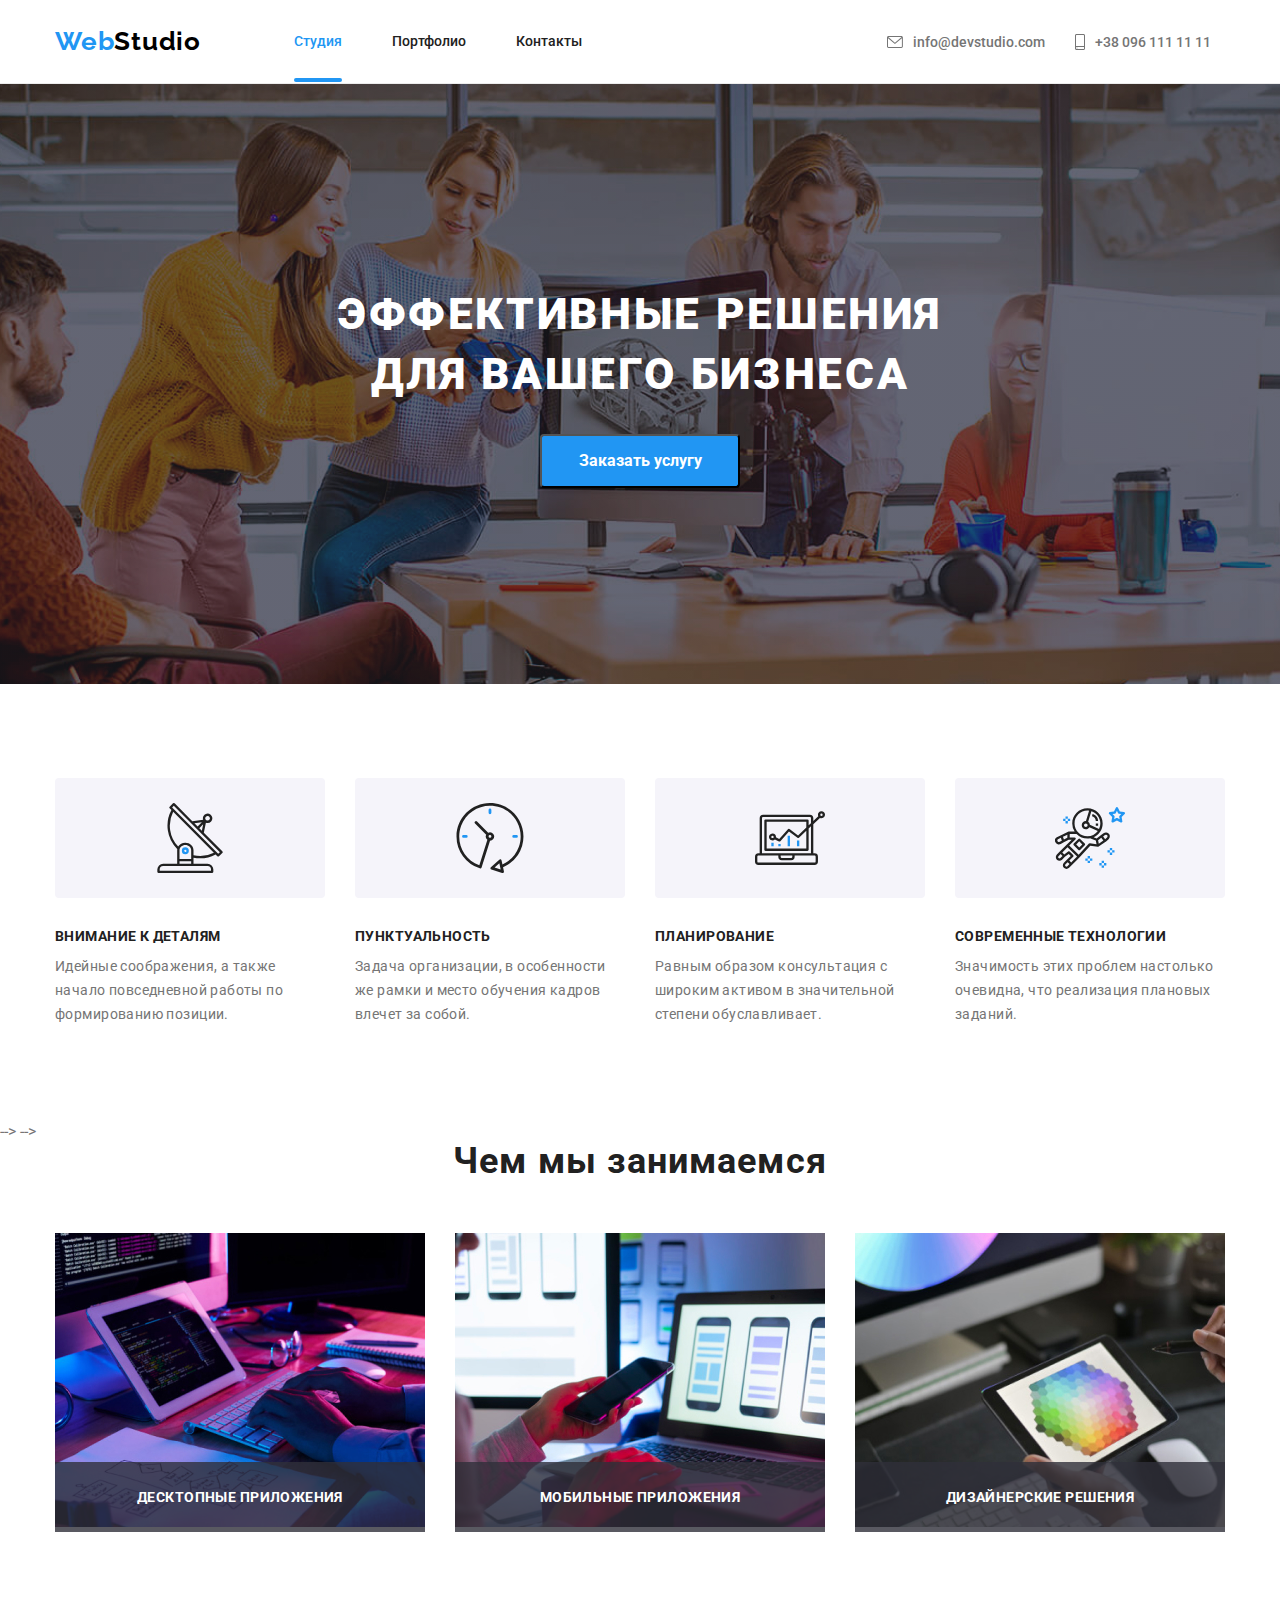
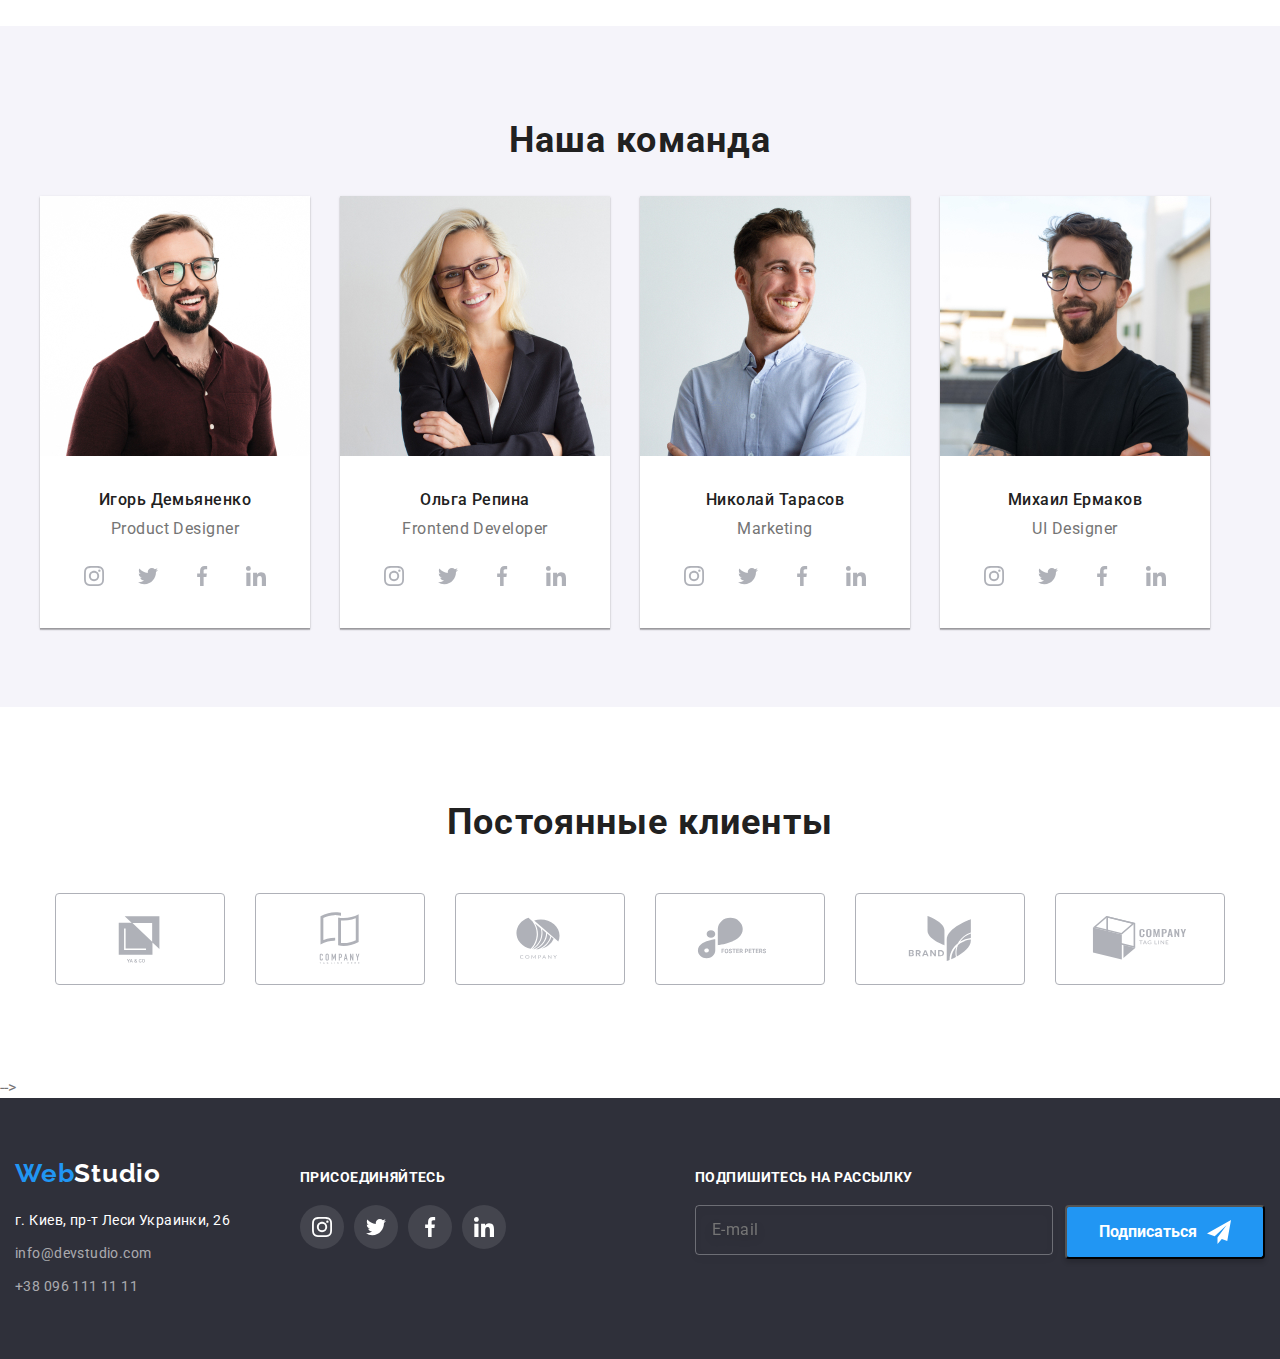
==== commit 89dd28e7: "save" ====
--- a/index.html
+++ b/index.html
@@ -70,8 +70,8 @@
 
         <!--Особенности-->
 
-        <!-- <section class="feature">
-                <div class="container">
+        <section class="feature">
+            <div class="container">
                 <ul class="feature__list">
                     <li class="feature__card">
                         <div class="feature__icon">
@@ -80,7 +80,8 @@
                             </svg>
                         </div>
                         <h3 class="feature__title">Внимание к деталям</h3>
-                        <p class="feature__text">Идейные соображения, а также начало повседневной работы по формированию позиции.</p>
+                        <p class="feature__text">Идейные соображения, а также начало повседневной работы по формированию
+                            позиции.</p>
                     </li>
 
                     <li class="feature__card">
@@ -90,7 +91,8 @@
                             </svg>
                         </div>
                         <h3 class="feature__title">Пунктуальность</h3>
-                        <p class="feature__text">Задача организации, в особенности же рамки и место обучения кадров влечет за собой.</p>
+                        <p class="feature__text">Задача организации, в особенности же рамки и место обучения кадров
+                            влечет за собой.</p>
                     </li>
                     <li class="feature__card icon-diagram">
                         <div class="feature__icon">
@@ -99,9 +101,10 @@
                             </svg>
                         </div>
                         <h3 class="feature__title">Планирование</h3>
-                        <p class="feature__text">Равным образом консультация с широким активом в значительной степени обуславливает.</p>
-                    </li>
-            
+                        <p class="feature__text">Равным образом консультация с широким активом в значительной степени
+                            обуславливает.</p>
+                    </li>
+
                     <li class="feature__card icon-astronaut">
                         <div class="feature__icon">
                             <svg class="icon astronaut" width="70" height="70">
@@ -109,146 +112,142 @@
                             </svg>
                         </div>
                         <h3 class="feature__title">Современные технологии</h3>
-                        <p class="feature__text">Значимость этих проблем настолько очевидна, что реализация плановых заданий.</p>
+                        <p class="feature__text">Значимость этих проблем настолько очевидна, что реализация плановых
+                            заданий.</p>
                     </li>
                 </ul>
-                </div>
-            </section> -->
+            </div>
+        </section>
         --> -->
 
         <!--Чем мы занимаемся-->
 
-        <!-- <section class="section work">
-                <div class="container">
+        <section class="section work">
+            <div class="container">
                 <h2 class="work__title">Чем мы занимаемся</h2>
                 <ul class="work__list">
-                     <li>
-                         <div class="work__example">
-                               <img src="./images/box1.jpg" alt="программирование" width="370" height="294">
-                               <div class="work__example-title">
-                                   <p class="work-title">Десктопные приложения</p></div>
-                         </div>
-                    </li> 
-                     <li>
-                         <div class="work__example">
-                               <img src="./images/box 2.jpg" alt="мобильные приложения" width="370" height="294">
-                               <div class="work__example-title">
-                                   <p class="work-title">Мобильные приложения</p></div>
-                         </div>
-                    </li>
-                     <li>
-                         <div class="work__example">
-                               <img src="./images/box3.jpg" alt="стиллизация" width="370" height="294">
-                               <div class="work__example-title">
-                                   <p class="work-title">Дизайнерские решения</p></div>
-                         </div>
+                    <li>
+                        <div class="work__example">
+                            <picture>
+                                <source media="(min-width:1200px)" srcset="
+                                ./images/box1.jpg    1x,
+                                ./images/box1@2x.jpg 2x" type="image/jpg" />
+                                <img src="./images/box1.jpg" alt="программирование" width="370" height="294"
+                                    loading="lazy" />
+                            </picture>
+                            <div class="work__example-title">
+                                <p class="work-title">Десктопные приложения</p>
+                            </div>
+                        </div>
+                    </li>
+                    <li>
+                        <div class="work__example">
+                            <picture>
+                                <source media="(min-width:1200px)" srcset="
+                                ./images/box2.jpg    1x,
+                                ./images/box2@2x.jpg 2x" type="image/jpg" />
+                                <img src="./images/box2.jpg" alt="мобильные приложения" width="370" height="294"
+                                    loading="lazy" />
+                            </picture>
+                            <div class="work__example-title">
+                                <p class="work-title">Мобильные приложения</p>
+                            </div>
+                        </div>
+                    </li>
+                    <li>
+                        <div class="work__example">
+                            <picture>
+                                <source media="(min-width:1200px)" srcset="
+                                ./images/box3.jpg    1x,
+                                ./images/box3@2x.jpg 2x" type="image/jpg" />
+                                <img src="./images/box3.jpg" alt="стиллизация" width="370" height="294"
+                                    loading="lazy" />
+                            </picture>
+                            <div class="work__example-title">
+                                <p class="work-title">Дизайнерские решения</p>
+                            </div>
+                        </div>
                     </li>
                 </ul>
-                </div>
-            </section> -->
-        -->
+            </div>
+        </section>
 
         <!--Наша команда-->
 
-        <!-- <section class="section-team">
-                <div class="container">
-                  <h2 class="section-title">Наша команда</h2>
-                    <ul class="team-list">
-                       <li class="team-card">
+        <section class="section-team">
+            <div class="container">
+                <h2 class="section-title">Наша команда</h2>
+                <ul class="team-list">
+                    <li class="team-card">
                         <picture>
-                            <source 
-                            media="(min-width: 1200px)" 
-                            srcset="
+                            <source media="(min-width: 1200px)" srcset="
                            ./images/img1.jpg 1x, 
-                           ./images/img1@2x.jpg 2x" 
-                            type="image/jpg">
-
-                            <source 
-                            media="(min-width: 768px)" 
-                            srcset="
+                           ./images/img1@2x.jpg 2x" type="image/jpg">
+
+                            <source media="(min-width: 768px)" srcset="
                             ./images\img1_tb.jpg 1x,
-                            ./images\img1_tb@2x.jpg 2x" 
-                            type="image/jpg">
-
-                            <source 
-                            media="(max-width: 767px)" 
-                            srcset="
+                            ./images\img1_tb@2x.jpg 2x" type="image/jpg">
+
+                            <source media="(max-width: 767px)" srcset="
                             ./images\img1_mb.jpg 1x,
-                            ./images\img1_mb@2x.jpg 2x" 
-                            type="image/jpg">
-
-                            <img class="team-card-images" 
-                            src="./images/img1_mb.jpg" 
-                            alt="photo Игорь Демьяненко" 
-                            width="450" height="460"
-                            loading="lazy" />
+                            ./images\img1_mb@2x.jpg 2x" type="image/jpg">
+
+                            <img class="team-card-images" src="./images/img1_mb.jpg" alt="photo Игорь Демьяненко"
+                                width="450" height="460" loading="lazy" />
                         </picture>
-                            <div class="team-content">
-                             <h3 class="title">Игорь Демьяненко</h3>
-                              <p class="text">Product Designer</p>
-                                <ul class="item-list">
+                        <div class="team-content">
+                            <h3 class="title">Игорь Демьяненко</h3>
+                            <p class="text">Product Designer</p>
+                            <ul class="item-list">
                                 <li class="item-team">
-                                   <a class="item-icon link" href="" aria-label="icon instagram" >
+                                    <a class="item-icon link" href="" aria-label="icon instagram">
                                         <svg class="icon-team" width="20" height="20">
                                             <use href="./images/icons.svg#icon-instagram"></use>
                                         </svg>
-                                     
-                                    </a>
-                                     <a class="item-icon link" href="" aria-label="icon twitter">
+
+                                    </a>
+                                    <a class="item-icon link" href="" aria-label="icon twitter">
                                         <svg class="icon-team" width="20" height="20">
                                             <use href="./images/icons.svg#icon-twitter"></use>
                                         </svg>
-                                
+
                                     </a>
                                     <a class="item-icon link" href="" arial-label="icon facebook">
                                         <svg class="icon-team" width="20" height="20">
                                             <use href="./images/icons.svg#icon-facebook"></use>
                                         </svg>
-                                    
+
                                     </a>
                                     <a class="item-icon link" href="" arial-label="icon linkedin">
                                         <svg class="icon-team" width="20" height="20">
                                             <use href="./images/icons.svg#icon-linkedin"></use>
                                         </svg>
-                                    
+
                                     </a>
                                 </li>
                             </ul>
-                            
+
                         </div>
 
                     </li>
                     <li class="team-card">
                         <picture>
-                            <source 
-                            media="(min-width: 1200px)" 
-                            srcset="
+                            <source media="(min-width: 1200px)" srcset="
                             ./images/img2.jpg 1x, 
-                            ./images/img2@2x.jpg 2x" 
-                            type="image/jpg">
-                            
-                            <source 
-                            media="(min-width: 768px)" 
-                            srcset="
+                            ./images/img2@2x.jpg 2x" type="image/jpg">
+
+                            <source media="(min-width: 768px)" srcset="
                             ./images\img2_tb.jpg 1x,
-                            ./images\img2_tb@2x.jpg 2x" 
-                            type="image/jpg">
-                            
-                            <source 
-                            media="(max-width: 767px)" 
-                            srcset="
+                            ./images\img2_tb@2x.jpg 2x" type="image/jpg">
+
+                            <source media="(max-width: 767px)" srcset="
                             ./images\img2_mb.jpg 1x,
-                            ./images\img2_mb@2x.jpg 2x" 
-                            type="image/jpg">
-
-                            <img 
-                            class="team-card-images" 
-                            src="./images/img2_mb.jpg" 
-                            alt="photo Ольга Репина" 
-                            width="450" height="460"
-                            loading="lazy">
+                            ./images\img2_mb@2x.jpg 2x" type="image/jpg">
+
+                            <img class="team-card-images" src="./images/img2_mb.jpg" alt="photo Ольга Репина"
+                                width="450" height="460" loading="lazy">
                         </picture>
-                        
+
                         <div class="team-content">
                             <h3 class="title">Ольга Репина</h3>
                             <p class="text">Frontend Developer</p>
@@ -259,62 +258,49 @@
                                         <svg class="icon-team" width="20" height="20">
                                             <use href="./images/icons.svg#icon-instagram"></use>
                                         </svg>
-                                
+
                                     </a>
                                     <a class="item-icon link" href="" aria-label="icon twitter">
                                         <svg class="icon-team" width="20" height="20">
                                             <use href="./images/icons.svg#icon-twitter"></use>
                                         </svg>
-                                
+
                                     </a>
                                     <a class="item-icon link" href="" arial-label="icon facebook">
                                         <svg class="icon-team" width="20" height="20">
                                             <use href="./images/icons.svg#icon-facebook"></use>
                                         </svg>
-                                
+
                                     </a>
                                     <a class="item-icon link" href="" arial-label="icon linkedin">
                                         <svg class="icon-team" width="20" height="20">
                                             <use href="./images/icons.svg#icon-linkedin"></use>
                                         </svg>
-                                
+
                                     </a>
                                 </li>
                             </ul>
-                            
+
                         </div>
                     </li>
                     <li class="team-card">
                         <picture>
-                            <source 
-                            media="(min-width: 1200px)" 
-                            srcset="
+                            <source media="(min-width: 1200px)" srcset="
                             ./images/img3.jpg 1x, 
-                            ./images/img3@2x.jpg 2x" 
-                            type="image/jpg">
-                            
-                            <source 
-                            media="(min-width: 768px)" 
-                            srcset="
+                            ./images/img3@2x.jpg 2x" type="image/jpg">
+
+                            <source media="(min-width: 768px)" srcset="
                             ./images\img3_tb.jpg 1x,
-                            ./images\img3_tb@2x.jpg 2x" 
-                            type="image/jpg">
-                            
-                            <source 
-                            media="(max-width: 767px)" 
-                            srcset="
+                            ./images\img3_tb@2x.jpg 2x" type="image/jpg">
+
+                            <source media="(max-width: 767px)" srcset="
                             ./images\img3_mb.jpg 1x,
-                            ./images\img3_mb@2x.jpg 2x" 
-                            type="image/jpg">
-
-                            <img 
-                            class="team-card-images" 
-                            src="./images/img3_mb.jpg" 
-                            alt="photo Николай Тарасов" 
-                            width="450" height="460"
-                            loading="lazy">
+                            ./images\img3_mb@2x.jpg 2x" type="image/jpg">
+
+                            <img class="team-card-images" src="./images/img3_mb.jpg" alt="photo Николай Тарасов"
+                                width="450" height="460" loading="lazy">
                         </picture>
-                        
+
                         <div class="team-content">
                             <h3 class="title">Николай Тарасов</h3>
                             <p class="text">Marketing</p>
@@ -324,61 +310,48 @@
                                         <svg class="icon-team" width="20" height="20">
                                             <use href="./images/icons.svg#icon-instagram"></use>
                                         </svg>
-                                
+
                                     </a>
                                     <a class="item-icon link" href="" aria-label="icon twitter">
                                         <svg class="icon-team" width="20" height="20">
                                             <use href="./images/icons.svg#icon-twitter"></use>
                                         </svg>
-                                
+
                                     </a>
                                     <a class="item-icon link" href="" arial-label="icon facebook">
                                         <svg class="icon-team" width="20" height="20">
                                             <use href="./images/icons.svg#icon-facebook"></use>
                                         </svg>
-                                
+
                                     </a>
                                     <a class="item-icon link" href="" arial-label="icon linkedin">
                                         <svg class="icon-team" width="20" height="20">
                                             <use href="./images/icons.svg#icon-linkedin"></use>
                                         </svg>
-                                
+
                                     </a>
                                 </li>
                             </ul>
-                            
+
                         </div>
                     </li>
                     <li class="team-card">
                         <picture>
-                            <source 
-                            media="(min-width: 1200px)" 
-                            srcset="
+                            <source media="(min-width: 1200px)" srcset="
                             ./images/img4.jpg 1x, 
-                            ./images/img4@2x.jpg 2x" 
-                            type="image/jpg">
-                            
-                            <source 
-                            media="(min-width: 768px)" 
-                            srcset="
+                            ./images/img4@2x.jpg 2x" type="image/jpg">
+
+                            <source media="(min-width: 768px)" srcset="
                             ./images\img4_tb.jpg 1x,
-                            ./images\img4_tb@2x.jpg 2x" 
-                            type="image/jpg">
-                            
-                            <source 
-                            media="(max-width: 767px)" 
-                            srcset="
+                            ./images\img4_tb@2x.jpg 2x" type="image/jpg">
+
+                            <source media="(max-width: 767px)" srcset="
                             ./images\img4_mb.jpg 1x,
-                            ./images\img4_mb@2x.jpg 2x" 
-                            type="image/jpg">
-                        <img 
-                        class="team-card-images" 
-                        src="./images/img4_mb.jpg" 
-                        alt="photo Михаил Ермаков" 
-                        width="450" height="460"
-                        loading="lazy">
+                            ./images\img4_mb@2x.jpg 2x" type="image/jpg">
+                            <img class="team-card-images" src="./images/img4_mb.jpg" alt="photo Михаил Ермаков"
+                                width="450" height="460" loading="lazy">
                         </picture>
-                        
+
                         <div class="team-content">
                             <h3 class="title">Михаил Ермаков</h3>
                             <p class="text">UI Designer</p>
@@ -389,93 +362,93 @@
                                         <svg class="icon-team" width="20" height="20">
                                             <use href="./images/icons.svg#icon-instagram"></use>
                                         </svg>
-                                
+
                                     </a>
                                     <a class="item-icon link" href="" aria-label="icon twitter">
                                         <svg class="icon-team" width="20" height="20">
                                             <use href="./images/icons.svg#icon-twitter"></use>
                                         </svg>
-                                
+
                                     </a>
                                     <a class="item-icon link" href="" arial-label="icon facebook">
                                         <svg class="icon-team" width="20" height="20">
                                             <use href="./images/icons.svg#icon-facebook"></use>
                                         </svg>
-                                
+
                                     </a>
                                     <a class="item-icon link" href="" arial-label="icon linkedin">
                                         <svg class="icon-team" width="20" height="20">
                                             <use href="./images/icons.svg#icon-linkedin"></use>
                                         </svg>
-                                
+
                                     </a>
                                 </li>
                             </ul>
-                            
-
-                        </div>
-                    </li>
-                 </ul>
-                </div>
-            </section> -->
+
+
+                        </div>
+                    </li>
+                </ul>
+            </div>
+        </section>
 
         <!--Постоянные клиенты-->
 
-        <!-- <section class="clients">
-                <div class="container">
-                  <h2 class="clients__title">Постоянные клиенты</h2>
-                    <ul class="clients__list">
-                      <li class="clients__item">
-                           <a class="clients__logo" href="" aria-label="">
-                               <svg class="icon-logo" width="106" height="60">
+        <section class="clients">
+            <div class="container">
+                <h2 class="clients__title">Постоянные клиенты</h2>
+                <ul class="clients__list">
+                    <li class="clients__item">
+                        <a class="clients__logo" href="" aria-label="">
+                            <svg class="icon-logo" width="106" height="60">
                                 <use href="./images/icons.svg#icon-Logo1"></use>
-                               </svg>
-                           </a>
-                      </li>
-                      <li class="clients__item">
-                           <a class="clients__logo" href="" aria-label="">
-                               <svg class="icon-logo" width="106" height="60">
+                            </svg>
+                        </a>
+                    </li>
+                    <li class="clients__item">
+                        <a class="clients__logo" href="" aria-label="">
+                            <svg class="icon-logo" width="106" height="60">
                                 <use href="./images/icons.svg#icon-Logo2"></use>
-                               </svg>
-                           </a>
-                      </li>
-                      <li class="clients__item">
-                           <a class="clients__logo" href="" aria-label="">
-                               <svg class="icon-logo" width="106" height="60">
+                            </svg>
+                        </a>
+                    </li>
+                    <li class="clients__item">
+                        <a class="clients__logo" href="" aria-label="">
+                            <svg class="icon-logo" width="106" height="60">
                                 <use href="./images/icons.svg#icon-Logo3"></use>
-                               </svg>
-                           </a>
-                      </li>
-                      <li class="clients__item">
-                           <a class="clients__logo" href="" aria-label="">
-                               <svg class="icon-logo" width="106" height="60">
+                            </svg>
+                        </a>
+                    </li>
+                    <li class="clients__item">
+                        <a class="clients__logo" href="" aria-label="">
+                            <svg class="icon-logo" width="106" height="60">
                                 <use href="./images/icons.svg#icon-Logo4"></use>
-                               </svg>
-                           </a>
-                      </li>
-                      <li class="clients__item">
-                           <a class="clients__logo" href="" aria-label="">
-                               <svg class="icon-logo" width="106" height="60">
+                            </svg>
+                        </a>
+                    </li>
+                    <li class="clients__item">
+                        <a class="clients__logo" href="" aria-label="">
+                            <svg class="icon-logo" width="106" height="60">
                                 <use href="./images/icons.svg#icon-Logo5"></use>
-                               </svg>
-                           </a>
-                      </li>
-                      <li class="clients__item">
-                           <a class="clients__logo" href="" aria-label="">
-                               <svg class="icon-logo" width="106" height="60">
+                            </svg>
+                        </a>
+                    </li>
+                    <li class="clients__item">
+                        <a class="clients__logo" href="" aria-label="">
+                            <svg class="icon-logo" width="106" height="60">
                                 <use href="./images/icons.svg#icon-Logo6"></use>
-                               </svg>
-                           </a>
-                      </li>
-                  </ul>
-                </div> 
-            </section> -->
-        --> -->
+                            </svg>
+                        </a>
+                    </li>
+                </ul>
+            </div>
+        </section> -->
+
     </main>
 
     <!--Подвал-->
 
-    <!-- <footer class="page-footer">
+    <footer class="page-footer">
         <div class="container footer">
             <div class="logo-social">
                 <div class="logo-address">
@@ -544,11 +517,11 @@
 
             </div>
         </div>
-    </footer> -->
+    </footer>
 
     <!-- Модальное окно -->
 
-    <!-- <div class="backdrop is-hidden" data-modal>
+    <div class="backdrop is-hidden" data-modal>
         <div class="form">
             <button class="close" data-modal-close>
                 <svg class="icon-close" width="18" height="18">
@@ -610,7 +583,7 @@
                 <button class="button btn-submit" type="submit">Отправить</button>
             </form>
         </div>
-    </div> -->
+    </div>
 
     <!-- Mobile menu -->
     <div class="menu-container js-menu-container" id="mobile-menu">
--- a/css/main.min.css
+++ b/css/main.min.css
@@ -1,2 +1,2 @@
-:root{--primary-text-color: #757575;--title-text-color: #212121;--accent-color: #2196F3;--primary-bg-color: #FFFFFF}html{-webkit-box-sizing:border-box;box-sizing:border-box}body{background:var(--primary-bg-color);color:var(--primary-text-color);font-family:Roboto;font-style:normal}.link{text-decoration:none}ul{list-style:none;margin:0;padding:0}h1,h2,h3,p{margin:0}.img{display:block;width:100%;height:auto}*,*::before,*::after{-webkit-box-sizing:inherit;box-sizing:inherit}.container{width:100%;padding-left:15px;padding-right:15px;margin-left:auto;margin-right:auto}@media screen and (min-width: 480px){.container{width:480px}}@media screen and (min-width: 480px){.container{width:480px}}@media screen and (min-width: 768px){.container{width:768px}}@media screen and (min-width: 768px){.container{width:768px}}@media screen and (min-width: 1200px){.container{width:1200px}}@media screen and (min-width: 1200px){.container{width:1200px}}.button{display:inline-block;-webkit-box-align:center;-ms-flex-align:center;align-items:center;min-width:200px;padding:10px 32px;color:var(--primary-bg-color);background-color:#2196F3;-webkit-box-shadow:0px 4px 4px rgba(0,0,0,0.15);box-shadow:0px 4px 4px rgba(0,0,0,0.15);border-radius:4px;font-weight:700;font-size:16px;line-height:1.87;-webkit-transition:background-color 250ms cubic-bezier(0.4, 0, 0.2, 1);transition:background-color 250ms cubic-bezier(0.4, 0, 0.2, 1)}.button:hover,.button:focus{background-color:#188CE8}.text-social{font-style:normal;font-weight:700;font-size:14px;line-height:16px;letter-spacing:0.03em;text-transform:uppercase;margin-bottom:20px;color:#FFFFFF}.social-list{display:-webkit-box;display:-ms-flexbox;display:flex;-webkit-box-pack:center;-ms-flex-pack:center;justify-content:center;-webkit-box-align:center;-ms-flex-align:center;align-items:center}.social-icon{display:-webkit-box;display:-ms-flexbox;display:flex;width:44px;height:44px;margin-right:10px;border-radius:50%;background:rgba(255,255,255,0.1);-webkit-box-pack:center;-ms-flex-pack:center;justify-content:center;-webkit-box-align:center;-ms-flex-align:center;align-items:center;-webkit-transition:background-color 250ms cubic-bezier(0.4, 0, 0.2, 1);transition:background-color 250ms cubic-bezier(0.4, 0, 0.2, 1)}.social-icon:hover,.social-icon:focus{background-color:#2196F3}.social-item:last-child{margin-right:0px}.logo-footer{margin-bottom:20px}.page-footer .logo-left{color:#2196f3;text-decoration:none;font-family:'Raleway';font-style:normal;font-weight:700;font-size:24px;line-height:28px;letter-spacing:0.03em}@media screen and (min-width: 1200px){.page-footer .logo-left{font-size:26px;line-height:31px}}.page-footer .logo-right{color:var(--primary-bg-color);text-decoration:none;font-family:'Raleway';font-style:normal;font-weight:700;font-size:24px;line-height:28px;letter-spacing:0.03em}@media screen and (min-width: 1200px){.page-footer .logo-right{font-size:26px;line-height:31px}}@media screen and (min-width: 768px) and (max-width: 1199.98px){.logo-address{margin-left:76px}}@media screen and (min-width: 1200px){.logo-address{margin-right:70px}}.page-header{min-width:100%;border-bottom:1px solid #ececec;z-index:100}.page-header .logo-left{padding-top:16px;padding-bottom:16px;color:#2196f3;text-decoration:none;font-family:Raleway;font-weight:700;font-size:24px;line-height:28px;letter-spacing:.03em}@media screen and (min-width: 768px){.page-header .logo-left{padding-top:26px;padding-bottom:26px}}@media screen and (min-width: 1200px){.page-header .logo-left{font-size:26px;line-height:31px}}.page-header .logo-right{padding-top:16px;padding-bottom:16px;color:#000000;font-family:Raleway;font-weight:700;font-size:24px;line-height:28px;letter-spacing:.03em}@media screen and (min-width: 768px){.page-header .logo-right{padding-top:26px;padding-bottom:26px}}@media screen and (min-width: 1200px){.page-header .logo-right{font-size:26px;line-height:31px}}.nav{display:block;padding-top:32px;padding-bottom:32px;position:relative;-webkit-transition:color 250ms cubic-bezier(0.4, 0, 0.2, 1);transition:color 250ms cubic-bezier(0.4, 0, 0.2, 1)}@media screen and (min-width: 768px) and (max-width: 1199.98px){.nav::after{position:absolute;content:'';display:block;bottom:0%;left:0%;width:100%;height:4px;background:#2196f3;border-radius:2px;opacity:0;-webkit-transition:opacity 250ms cubic-bezier(0.4, 0, 0.2, 1);transition:opacity 250ms cubic-bezier(0.4, 0, 0.2, 1)}}@media screen and (min-width: 1200px){.nav::after{position:absolute;content:'';display:block;bottom:0%;left:0%;width:100%;height:4px;background:#2196f3;border-radius:2px;opacity:0;-webkit-transition:opacity 250ms cubic-bezier(0.4, 0, 0.2, 1);transition:opacity 250ms cubic-bezier(0.4, 0, 0.2, 1)}}.site-nav{display:-webkit-box;display:-ms-flexbox;display:flex;font-weight:500;font-size:14px;line-height:1.14}.site-nav .item+.item{margin-left:50px}.site-nav .link{color:var(--title-text-color)}.site-nav .link.current{color:var(--accent-color);text-decoration:none}.item .nav:hover,.item .nav:focus{color:var(--accent-color)}.nav.current::after{position:absolute;content:'';display:block;bottom:-1px;left:0%;width:100%;height:4px;background:#2196f3;border-radius:2px;opacity:1}.nav:hover::after,.nav:focus::after{opacity:1}.navigation{max-width:100%}@media screen and (max-width: 767.98px){.navigation{display:none}}@media screen and (min-width: 768px) and (max-width: 1199.98px){.navigation{display:-webkit-box;display:-ms-flexbox;display:flex;margin-left:88px;-webkit-box-align:center;-ms-flex-align:center;align-items:center}}@media screen and (min-width: 1200px){.navigation{margin-left:93px;display:-webkit-box;display:-ms-flexbox;display:flex;-webkit-box-pack:baseline;-ms-flex-pack:baseline;justify-content:baseline;-webkit-box-align:center;-ms-flex-align:center;align-items:center}}.menu-toggle--open{display:-webkit-box;display:-ms-flexbox;display:flex;min-width:40px;min-height:40px;margin:0;padding:12px 8px;border:none;background-color:transparent;cursor:pointer;position:absolute;top:10px;right:15px;z-index:500}@media screen and (min-width: 768px){.menu-toggle--open{display:none}}.menu-toggle--open:hover,.menu-toggle--open:focus{fill:var(--accent-color);cursor:pointer}.icon-open-menu{width:24px;height:16px}.main-nav{display:-webkit-box;display:-ms-flexbox;display:flex;position:relative;-webkit-box-align:center;-ms-flex-align:center;align-items:center;min-width:100%;margin-left:auto;margin-right:auto}@media screen and (max-width: 767.98px){.main-nav{display:-webkit-box;display:-ms-flexbox;display:flex;-webkit-box-pack:justify;-ms-flex-pack:justify;justify-content:space-between}}.contacts-list{display:-webkit-box;display:-ms-flexbox;display:flex;-webkit-box-orient:vertical;-webkit-box-direction:normal;-ms-flex-direction:column;flex-direction:column;margin-left:84px}@media screen and (min-width: 768px) and (max-width: 1199.98px){.contacts-list{padding-top:21px;padding-bottom:21px}.contacts-list li:first-child{margin-bottom:10px}}@media screen and (min-width: 1200px){.contacts-list{display:-webkit-box;display:-ms-flexbox;display:flex;-webkit-box-orient:horizontal;-webkit-box-direction:normal;-ms-flex-direction:row;flex-direction:row;margin-left:305px}}@media screen and (min-width: 1200px){.contacts-list li+li{margin-left:30px}}@media screen and (min-width: 1200px){.contacts{display:block;padding-top:32px;padding-bottom:32px}}.contacts-list .link{color:var(--primary-text-color);font-weight:500;font-size:12px;line-height:14px;-webkit-transition:color 250ms cubic-bezier(0.4, 0, 0.2, 1);transition:color 250ms cubic-bezier(0.4, 0, 0.2, 1)}@media screen and (min-width: 1200px){.contacts-list .link{font-weight:500;font-size:14px;line-height:16px}}.contacts-list .link:hover,.contacts-list .link:focus{color:var(--accent-color)}.tel,.mail{display:-webkit-box;display:-ms-flexbox;display:flex;-webkit-box-align:center;-ms-flex-align:center;align-items:center;color:var(--primary-text-color)}.header-icon{height:14px;margin-right:8px;fill:currentColor;-webkit-transition:color 250ms cubic-bezier(0.4, 0, 0.2, 1);transition:color 250ms cubic-bezier(0.4, 0, 0.2, 1)}@media screen and (min-width: 1200px){.header-icon{margin-right:10px}}.header-icon:hover,.header-icon:focus{color:var(--accent-color)}@media screen and (min-width: 768px) and (max-width: 1199.98px){.envelope{width:14px;height:10px}}@media screen and (min-width: 1200px){.envelope{width:16px;height:12px}}@media screen and (min-width: 768px) and (max-width: 1199.98px){.smartphone{width:10px;height:14px}}@media screen and (min-width: 1200px){.smartphone{width:10px;height:16px}}.order-service{min-width:480px;height:400px;padding-bottom:118px;padding-top:118px;margin-left:auto;margin-right:auto;text-align:center;background-image:-webkit-gradient(linear, left top, left bottom, from(rgba(47,48,58,0.4)), to(rgba(47,48,58,0.4))),url(/images/order-service/Header-img.jpg);background-image:linear-gradient(rgba(47,48,58,0.4), rgba(47,48,58,0.4)),url(/images/order-service/Header-img.jpg);background-color:#c4c4c4;background-repeat:no-repeat;background-position:center;background-size:cover}@media (min-device-pixel-ratio: 2), (-webkit-min-device-pixel-ratio: 2), (min-resolution: 192dpi), (min-resolution: 2dppx){.order-service{background-image:-webkit-gradient(linear, left top, left bottom, from(rgba(47,48,58,0.4)), to(rgba(47,48,58,0.4))),url(/images/order-service/Header-img@2x.jpg);background-image:linear-gradient(rgba(47,48,58,0.4), rgba(47,48,58,0.4)),url(/images/order-service/Header-img@2x.jpg)}}@media screen and (min-width: 768px) and (max-width: 1199.98px){.order-service{background-image:-webkit-gradient(linear, left top, left bottom, from(rgba(47,48,58,0.4)), to(rgba(47,48,58,0.4))),url(/images/order-service/Header-tb-img.jpg);background-image:linear-gradient(rgba(47,48,58,0.4), rgba(47,48,58,0.4)),url(/images/order-service/Header-tb-img.jpg);min-width:768px}}@media screen and (min-width: 768px) and (max-width: 1199.98px) and (min-device-pixel-ratio: 2), screen and (min-width: 768px) and (max-width: 1199.98px) and (-webkit-min-device-pixel-ratio: 2), screen and (min-width: 768px) and (max-width: 1199.98px) and (min-resolution: 192dpi), screen and (min-width: 768px) and (max-width: 1199.98px) and (min-resolution: 2dppx){.order-service{background-image:-webkit-gradient(linear, left top, left bottom, from(rgba(47,48,58,0.4)), to(rgba(47,48,58,0.4))),url(/images/order-service/Header-tb-img@2x.jpg);background-image:linear-gradient(rgba(47,48,58,0.4), rgba(47,48,58,0.4)),url(/images/order-service/Header-tb-img@2x.jpg)}}@media screen and (min-width: 1200px){.order-service{background-image:-webkit-gradient(linear, left top, left bottom, from(rgba(47,48,58,0.4)), to(rgba(47,48,58,0.4))),url(/images/order-service/Img.jpg);background-image:linear-gradient(rgba(47,48,58,0.4), rgba(47,48,58,0.4)),url(/images/order-service/Img.jpg);min-width:1200px;height:600px;padding-bottom:200px;padding-top:200px}}@media screen and (min-width: 1200px) and (min-device-pixel-ratio: 2), screen and (min-width: 1200px) and (-webkit-min-device-pixel-ratio: 2), screen and (min-width: 1200px) and (min-resolution: 192dpi), screen and (min-width: 1200px) and (min-resolution: 2dppx){.order-service{background-image:-webkit-gradient(linear, left top, left bottom, from(rgba(47,48,58,0.4)), to(rgba(47,48,58,0.4))),url(/images/order-service/Img-dst-@2x.jpg);background-image:linear-gradient(rgba(47,48,58,0.4), rgba(47,48,58,0.4)),url(/images/order-service/Img-dst-@2x.jpg)}}.order-service .title{margin-bottom:30px;margin-top:0;color:var(--primary-bg-color);font-weight:900;font-size:26px;line-height:42px;letter-spacing:0.06em;text-transform:uppercase;text-align:center}@media screen and (min-width: 1200px){.order-service .title{font-size:44px;line-height:60px}}.feature{padding-bottom:60px;padding-top:60px}@media screen and (min-width: 768px){.feature{padding-bottom:60px;padding-top:60px}}@media screen and (min-width: 1200px){.feature{padding-bottom:94px;padding-top:94px}}@media screen and (min-width: 768px){.feature__list{display:-webkit-box;display:-ms-flexbox;display:flex}}@media screen and (min-width: 768px) and (max-width: 1199.98px){.feature__list{-ms-flex-wrap:wrap;flex-wrap:wrap}}.feature__title{margin-bottom:10px;color:var(--title-text-color);font-weight:700;font-size:14px;line-height:16px;letter-spacing:0.03em;text-transform:uppercase}@media screen and (max-width: 767.98px){.feature__title{text-align:center}}.feature__text{font-size:14px;line-height:24px;letter-spacing:0.03em}@media screen and (max-width: 767.98px){.feature__card{width:450px;height:226px}}@media screen and (max-width: 767.98px){.feature__card:not(:last-child){margin-bottom:30px}}@media screen and (min-width: 768px) and (max-width: 1199.98px){.feature__card{width:354px;height:226px}.feature__card:nth-child(2n+1){margin-right:30px}.feature__card:nth-child(-n+2){margin-bottom:30px}}@media screen and (min-width: 1200px){.feature__card{width:270px;height:251px}.feature__card:not(:last-child){margin-right:30px}}.feature__icon{display:-webkit-box;display:-ms-flexbox;display:flex;margin-bottom:30px;width:100%;height:120px;-webkit-box-pack:center;-ms-flex-pack:center;justify-content:center;-webkit-box-align:center;-ms-flex-align:center;align-items:center;background:#F5F4FA;border-radius:4px}.work{padding-bottom:94px}@media screen and (max-width: 767.98px){.work{display:none}}@media screen and (min-width: 768px) and (max-width: 1199.98px){.work{display:none}}.work__list{display:-webkit-box;display:-ms-flexbox;display:flex}.work__list li+li{margin-left:30px}.work__title{margin-bottom:50px;color:var(--title-text-color);font-weight:700;font-size:36px;line-height:1.16;text-align:center;letter-spacing:0.03em}.work__example{display:-webkit-box;display:-ms-flexbox;display:flex;position:relative}.work__example-title{display:-webkit-box;display:-ms-flexbox;display:flex;position:absolute;-webkit-box-align:center;-ms-flex-align:center;align-items:center;-webkit-box-pack:center;-ms-flex-pack:center;justify-content:center;width:370px;height:70px;background:rgba(47,48,58,0.8);bottom:0%;right:0%;font-style:normal;font-weight:700;font-size:14px;line-height:16px;text-align:center;letter-spacing:0.03em;text-transform:uppercase;color:#FFFFFF}.section-team{min-width:480px;padding-bottom:60px;padding-top:60px;background-color:#f5f4fa}@media screen and (min-width: 1200px){.section-team{padding-bottom:94px;padding-top:94px}}.section-team .section-title{margin-bottom:30px;color:var(--title-text-color);font-weight:700;font-size:28px;line-height:33px;text-align:center;letter-spacing:0.03em}@media screen and (min-width: 1200px){.section-team .section-title{font-size:36px;line-height:1.16;margin-bottom:50px}}@media screen and (min-width: 768px){.section-team .team-list{display:-webkit-box;display:-ms-flexbox;display:flex;-ms-flex-wrap:wrap;flex-wrap:wrap}}.section-team .team-list .team-card{min-width:480px;background:#ffffff;-webkit-box-shadow:0px 1px 3px rgba(0,0,0,0.12),0px 1px 1px rgba(0,0,0,0.14),0px 2px 1px rgba(0,0,0,0.2);box-shadow:0px 1px 3px rgba(0,0,0,0.12),0px 1px 1px rgba(0,0,0,0.14),0px 2px 1px rgba(0,0,0,0.2)}@media screen and (max-width: 767.98px){.section-team .team-list .team-card:not(:last-child){margin-bottom:30px}}@media screen and (min-width: 768px) and (max-width: 1199.98px){.section-team .team-list .team-card:nth-child(2n+1){margin-right:30px}.section-team .team-list .team-card:nth-child(-n+2){margin-bottom:30px}}@media screen and (min-width: 1200px){.section-team .team-list .team-card:not(:last-child){margin-right:30px}}@media screen and (max-width: 767.98px){.section-team .team-list .team-card-images{width:450px;height:460px}}@media screen and (min-width: 768px) and (max-width: 1199.98px){.section-team .team-list .team-card-images{width:354px;height:374px}}@media screen and (min-width: 1200px){.section-team .team-list .team-card-images{width:270px;height:260px}}.section-team .team-list .team-card .team-content{text-align:center;padding-top:30px;padding-bottom:24px}@media screen and (min-width: 1200px){.section-team .team-list .team-card .team-content{padding-top:30px;padding-bottom:30px}}.section-team .team-list .team-card .team-content .title{margin-bottom:10px;color:var(--title-text-color);font-weight:500;font-size:16px;line-height:1.18;letter-spacing:0.03em;text-align:center}.section-team .team-list .team-card .team-content .text{margin-bottom:16px;letter-spacing:0.03em;font-size:16px;color:var(--primary-text-color);line-height:1.18;text-align:center}.section-team .team-list .team-card .item-list{display:-webkit-box;display:-ms-flexbox;display:flex;-webkit-box-align:center;-ms-flex-align:center;align-items:center;-webkit-box-pack:center;-ms-flex-pack:center;justify-content:center}.section-team .team-list .team-card .item-list .item-team{display:-webkit-box;display:-ms-flexbox;display:flex;-webkit-box-pack:center;-ms-flex-pack:center;justify-content:center;-webkit-box-align:center;-ms-flex-align:center;align-items:center}.section-team .team-list .team-card .item-list .item-team .item-icon{display:-webkit-box;display:-ms-flexbox;display:flex;width:44px;height:44px;margin-right:10px;border-radius:50%;-webkit-box-pack:center;-ms-flex-pack:center;justify-content:center;-webkit-box-align:center;-ms-flex-align:center;align-items:center;background-color:#ffffff;-webkit-transition:background-color 250ms cubic-bezier(0.4, 0, 0.2, 1);transition:background-color 250ms cubic-bezier(0.4, 0, 0.2, 1)}.section-team .team-list .team-card .item-list .item-team .item-icon:last-child{margin-right:0px}.section-team .team-list .team-card .item-list .item-team .item-icon:hover,.section-team .team-list .team-card .item-list .item-team .item-icon:focus{background-color:#2196f3}.section-team .team-list .team-card .item-list .item-team .item-icon:hover .icon-team,.section-team .team-list .team-card .item-list .item-team .item-icon:focus .icon-team{fill:#ffffff}.section-team .team-list .team-card .item-list .item-team .icon-team{height:20px;fill:#afb1b8;-webkit-transition:fill 250ms cubic-bezier(0.4, 0, 0.2, 1);transition:fill 250ms cubic-bezier(0.4, 0, 0.2, 1)}.clients{padding-bottom:60px;padding-top:60px}@media screen and (min-width: 1200px){.clients{padding-bottom:94px;padding-top:94px}}.clients__title{font-weight:700;font-size:28px;line-height:33px;text-align:center;letter-spacing:0.03em;margin-bottom:30px;color:#212121}@media screen and (min-width: 1200px){.clients__title{font-size:36px;line-height:42px;margin-bottom:50px}}.clients__list{display:-webkit-box;display:-ms-flexbox;display:flex;-ms-flex-wrap:wrap;flex-wrap:wrap;margin:0;padding:0;-webkit-box-pack:center;-ms-flex-pack:center;justify-content:center;-webkit-box-align:center;-ms-flex-align:center;align-items:center}.clients__logo{display:-webkit-box;display:-ms-flexbox;display:flex;width:210px;height:92px;-webkit-box-pack:center;-ms-flex-pack:center;justify-content:center;-webkit-box-align:center;-ms-flex-align:center;align-items:center;border:1px solid #AFB1B8;border-radius:4px;-webkit-transition:border 250ms cubic-bezier(0.4, 0, 0.2, 1);transition:border 250ms cubic-bezier(0.4, 0, 0.2, 1)}@media screen and (min-width: 768px) and (max-width: 1199.98px){.clients__logo{width:226px}}@media screen and (min-width: 1200px){.clients__logo{width:170px}}.clients__logo:hover,.clients__logo:focus{border:1px solid #2196F3}.clients__logo:hover .icon-logo,.clients__logo:focus .icon-logo{fill:#2196F3}.clients__item{display:-webkit-box;display:-ms-flexbox;display:flex}@media screen and (max-width: 767.98px){.clients__item:not(:nth-child(2n)){margin-right:30px}.clients__item:nth-child(-n+4){margin-bottom:30px}}@media screen and (min-width: 768px) and (max-width: 1199.98px){.clients__item{margin-bottom:30px}.clients__item:not(:nth-child(3n)){margin-right:30px}}@media screen and (min-width: 1200px){.clients__item:not(:last-child){margin-right:30px}}.icon-logo{height:60px;fill:#AFB1B8;-webkit-transition:fill 250ms cubic-bezier(0.4, 0, 0.2, 1);transition:fill 250ms cubic-bezier(0.4, 0, 0.2, 1)}.page-footer{padding-top:60px;padding-bottom:60px;background:#2F303A}.footer{width:100%}@media screen and (max-width: 767.98px){.footer{text-align:center;-webkit-box-pack:center;-ms-flex-pack:center;justify-content:center}}@media screen and (min-width: 768px) and (max-width: 1199.98px){.footer{display:-webkit-box;display:-ms-flexbox;display:flex;-webkit-box-orient:vertical;-webkit-box-direction:normal;-ms-flex-direction:column;flex-direction:column;-webkit-box-align:center;-ms-flex-align:center;align-items:center;text-align:center;-webkit-box-pack:center;-ms-flex-pack:center;justify-content:center}}@media screen and (min-width: 1200px){.footer{display:-webkit-box;display:-ms-flexbox;display:flex;-webkit-box-align:baseline;-ms-flex-align:baseline;align-items:baseline}}.footer-list li+li{margin-top:8px}@media screen and (min-width: 1200px){.footer-list li+li{margin-top:9px}}.footer-list .link-address{font-family:'Roboto';font-style:normal;color:var(--primary-bg-color);text-decoration:none;font-size:14px;line-height:1.71;letter-spacing:0.03em;-webkit-transition:color 250ms cubic-bezier(0.4, 0, 0.2, 1);transition:color 250ms cubic-bezier(0.4, 0, 0.2, 1)}.footer-list .link-address:hover,.footer-list .link-address:focus{color:var(--accent-color)}.footer-list .link{font-family:'Roboto';font-style:normal;color:rgba(255,255,255,0.6);font-size:14px;line-height:1.71;letter-spacing:0.03em;-webkit-transition:color 250ms cubic-bezier(0.4, 0, 0.2, 1);transition:color 250ms cubic-bezier(0.4, 0, 0.2, 1)}.footer-list .link:hover,.footer-list .link:focus{color:var(--accent-color)}@media screen and (max-width: 767.98px){.footer .social{margin-top:60px;margin-bottom:60px}}@media screen and (min-width: 768px) and (max-width: 1199.98px){.footer .social{margin-right:89px}}@media screen and (min-width: 1200px){.footer .social{margin-right:auto}}.footer-icon{height:20px;fill:#FFFFFF}.footer-form{display:-webkit-box;display:-ms-flexbox;display:flex}@media screen and (max-width: 1199.98px){.footer-form{-webkit-box-orient:vertical;-webkit-box-direction:normal;-ms-flex-direction:column;flex-direction:column}}.footer-btn{display:-webkit-box;display:-ms-flexbox;display:flex;cursor:pointer;-webkit-box-pack:center;-ms-flex-pack:center;justify-content:center;text-align:center;margin-left:auto;margin-right:auto}.footer-input{font-style:normal;font-weight:400;font-size:16px;line-height:20px;letter-spacing:0.03em;display:-webkit-box;display:-ms-flexbox;display:flex;-webkit-box-align:center;-ms-flex-align:center;align-items:center;margin-left:auto;margin-right:auto;color:rgba(255,255,255,0.6);width:450px;height:50px;background-color:transparent;border:1px solid rgba(255,255,255,0.3);-webkit-filter:drop-shadow(0px 4px 4px rgba(0,0,0,0.15));filter:drop-shadow(0px 4px 4px rgba(0,0,0,0.15));border-radius:4px;padding-left:16px;-webkit-transition:outline 250ms cubic-bezier(0.4, 0, 0.2, 1),border-color 250ms cubic-bezier(0.4, 0, 0.2, 1);transition:outline 250ms cubic-bezier(0.4, 0, 0.2, 1),border-color 250ms cubic-bezier(0.4, 0, 0.2, 1)}@media screen and (min-width: 1200px){.footer-input{max-width:358px;margin-right:12px}}@media screen and (max-width: 1199.98px){.footer-input{margin-bottom:20px}}@media screen and (max-width: 767.98px){.footer-input{width:100%;max-width:450px}}.footer-input:hover,.footer-input:focus{outline:0;border-color:#fff}@media screen and (min-width: 1200px){.email-form{margin-left:auto}}.email-title{font-style:normal;font-weight:700;font-size:14px;line-height:16px;letter-spacing:0.03em;text-transform:uppercase;color:#FFFFFF;margin-bottom:20px}.icon-send{margin-left:10px;fill:currentColor}@media screen and (min-width: 768px) and (max-width: 1199.98px){.logo-social{display:-webkit-box;display:-ms-flexbox;display:flex;-webkit-box-pack:justify;-ms-flex-pack:justify;justify-content:space-between;-webkit-box-align:baseline;-ms-flex-align:baseline;align-items:baseline;margin-bottom:60px;width:100%;padding:0}}@media screen and (min-width: 1200px){.logo-social{display:-webkit-box;display:-ms-flexbox;display:flex;-webkit-box-align:baseline;-ms-flex-align:baseline;align-items:baseline}}.backdrop{z-index:1000;position:fixed;width:100%;height:100%;top:0%;left:0%;background:rgba(0,0,0,0.2);opacity:1;-webkit-transition:opacity 250ms cubic-bezier(0.4, 0, 0.2, 1),visibility 250ms cubic-bezier(0.4, 0, 0.2, 1);transition:opacity 250ms cubic-bezier(0.4, 0, 0.2, 1),visibility 250ms cubic-bezier(0.4, 0, 0.2, 1)}.backdrop.is-hidden{opacity:0;pointer-events:none;visibility:hidden}.backdrop.is-hidden .form{-webkit-transform:translate(-50%, -50%) scale(0, 5);transform:translate(-50%, -50%) scale(0, 5);opacity:0}.form{position:absolute;padding:40px;width:calc(100vw - 30px);height:auto;top:50%;left:50%;-webkit-transform:translate(-50%, -50%) scale(1);transform:translate(-50%, -50%) scale(1);background:#FFFFFF;-webkit-box-shadow:0px 1px 3px rgba(0,0,0,0.12),0px 1px 1px rgba(0,0,0,0.14),0px 2px 1px rgba(0,0,0,0.2);box-shadow:0px 1px 3px rgba(0,0,0,0.12),0px 1px 1px rgba(0,0,0,0.14),0px 2px 1px rgba(0,0,0,0.2);border-radius:4px;opacity:1;-webkit-transition:opasity 250ms cubic-bezier(0.4, 0, 0.2, 1),-webkit-transform 250ms cubic-bezier(0.4, 0, 0.2, 1);transition:opasity 250ms cubic-bezier(0.4, 0, 0.2, 1),-webkit-transform 250ms cubic-bezier(0.4, 0, 0.2, 1);transition:transform 250ms cubic-bezier(0.4, 0, 0.2, 1),opasity 250ms cubic-bezier(0.4, 0, 0.2, 1);transition:transform 250ms cubic-bezier(0.4, 0, 0.2, 1),opasity 250ms cubic-bezier(0.4, 0, 0.2, 1),-webkit-transform 250ms cubic-bezier(0.4, 0, 0.2, 1)}@media screen and (min-width: 768px){.form{width:450px}}@media screen and (min-width: 1200px){.form{width:528px}}.form-title{display:block;font-style:normal;font-weight:700;font-size:20px;line-height:23px;text-align:center;letter-spacing:0.03em;margin-bottom:12px;color:#212121}.form-group{display:block;margin-bottom:10px}.form-group:last-child{margin-bottom:0px}.form-comment{display:block;margin-bottom:20px;font-style:normal;font-weight:400;font-size:12px;line-height:14px;letter-spacing:0.01em;color:#757575}.form-policy-group{display:-webkit-box;display:-ms-flexbox;display:flex;-webkit-box-align:center;-ms-flex-align:center;align-items:center;-webkit-box-pack:center;-ms-flex-pack:center;justify-content:center;margin-bottom:30px;font-family:'Roboto';font-style:normal;font-weight:400;font-size:14px;line-height:24px;letter-spacing:0.03em;color:#757575}.form-label{display:block;margin-bottom:4px;font-style:normal;font-weight:400;font-size:12px;line-height:14px;letter-spacing:0.01em;color:#757575}.form-icon{position:absolute;top:11px;left:12px;-webkit-transition:fill 250ms cubic-bezier(0.4, 0, 0.2, 1);transition:fill 250ms cubic-bezier(0.4, 0, 0.2, 1)}.form-input{display:-webkit-box;display:-ms-flexbox;display:flex;width:100%;height:40px;padding:12px 16px;padding-left:42px;border:1px solid rgba(33,33,33,0.2);border-radius:4px;outline:transparent;-webkit-transition:border-color 250ms cubic-bezier(0.4, 0, 0.2, 1);transition:border-color 250ms cubic-bezier(0.4, 0, 0.2, 1)}.form-input:hover,.form-input:focus{border-color:var(--accent-color)}.form-input-container{position:relative;-webkit-transition:border-color 250ms cubic-bezier(0.4, 0, 0.2, 1);transition:border-color 250ms cubic-bezier(0.4, 0, 0.2, 1)}.form-input-container:focus-within .form-input{border-color:var(--accent-color)}.form-input-container:focus-within .form-icon{fill:var(--accent-color)}.modal-form{margin-left:auto;margin-right:auto}.icon-close{width:18px;height:18px}.close{display:-webkit-box;display:-ms-flexbox;display:flex;width:30px;height:30px;position:absolute;top:0%;right:0%;margin-top:8px;margin-right:8px;-webkit-box-pack:center;-ms-flex-pack:center;justify-content:center;-webkit-box-align:center;-ms-flex-align:center;align-items:center;background:#FFFFFF;border:1px solid rgba(0,0,0,0.1);border-radius:50%;-webkit-transition:fill 250ms cubic-bezier(0.4, 0, 0.2, 1);transition:fill 250ms cubic-bezier(0.4, 0, 0.2, 1)}.close:hover,.close:focus{fill:var(--accent-color)}.comment{width:100%;height:120px;background-color:transparent;border:1px solid rgba(33,33,33,0.2);border-radius:4px;resize:none;padding:16px 12px;-webkit-transition:outline 250ms cubic-bezier(0.4, 0, 0.2, 1);transition:outline 250ms cubic-bezier(0.4, 0, 0.2, 1)}.comment:placeholder-shown{font-size:12px;line-height:14px;letter-spacing:0.01em;color:rgba(117,117,117,0.5)}.comment:focus,.comment:hover{outline:1px solid var(--accent-color)}.checkbox{display:-webkit-box;display:-ms-flexbox;display:flex;margin-right:9px;-webkit-box-align:center;-ms-flex-align:center;align-items:center;-webkit-box-pack:center;-ms-flex-pack:center;justify-content:center;width:16px;height:15px;border:2px solid #212121;border-radius:2px;-webkit-transition:background-color 250ms cubic-bezier(0.4, 0, 0.2, 1),border-color 250ms cubic-bezier(0.4, 0, 0.2, 1);transition:background-color 250ms cubic-bezier(0.4, 0, 0.2, 1),border-color 250ms cubic-bezier(0.4, 0, 0.2, 1)}.checkbox-icon{opacity:0;-webkit-transition:opacity 250ms cubic-bezier(0.4, 0, 0.2, 1),fill 250ms cubic-bezier(0.4, 0, 0.2, 1);transition:opacity 250ms cubic-bezier(0.4, 0, 0.2, 1),fill 250ms cubic-bezier(0.4, 0, 0.2, 1)}.checkbox-label{font-style:normal;font-weight:400;font-size:14px;line-height:24px;letter-spacing:0.03em;color:#757575}.checkbox-label-link{font-style:normal;font-weight:400;font-size:14px;line-height:24px;letter-spacing:0.03em;-webkit-text-decoration-line:underline;text-decoration-line:underline;color:#2196F3}.custom-checkbox{-webkit-appearance:none;-moz-appearance:none;appearance:none}.custom-checkbox:checked+.checkbox{background-color:#2196F3;border-color:#2196F3}.custom-checkbox:checked+.checkbox .checkbox-icon{opacity:1;fill:#FFFFFF}.btn-submit{display:-webkit-box;display:-ms-flexbox;display:flex;-webkit-box-align:center;-ms-flex-align:center;align-items:center;-webkit-box-pack:center;-ms-flex-pack:center;justify-content:center;margin-right:auto;margin-left:auto;cursor:pointer;border:none;-webkit-box-shadow:0px 4px 4px rgba(0,0,0,0.15);box-shadow:0px 4px 4px rgba(0,0,0,0.15);border-radius:4px;outline:transparent}.portfolio{padding-top:94px;padding-bottom:94px}.filter-list{display:-webkit-box;display:-ms-flexbox;display:flex;margin-bottom:50px;-webkit-box-align:center;-ms-flex-align:center;align-items:center;-webkit-box-pack:center;-ms-flex-pack:center;justify-content:center}.filter-list li+li{margin-left:8px}.btn{padding:6px 22px;color:var(--title-text-color);background:#F5F4FA;cursor:pointer;font-family:'Roboto';font-style:normal;font-weight:500;font-size:16px;line-height:1.6;text-align:center;letter-spacing:0.03em;-webkit-transition:background-color 250ms cubic-bezier(0.4, 0, 0.2, 1),color 250ms cubic-bezier(0.4, 0, 0.2, 1),-webkit-box-shadow 250ms cubic-bezier(0.4, 0, 0.2, 1);transition:background-color 250ms cubic-bezier(0.4, 0, 0.2, 1),color 250ms cubic-bezier(0.4, 0, 0.2, 1),-webkit-box-shadow 250ms cubic-bezier(0.4, 0, 0.2, 1);transition:background-color 250ms cubic-bezier(0.4, 0, 0.2, 1),color 250ms cubic-bezier(0.4, 0, 0.2, 1),box-shadow 250ms cubic-bezier(0.4, 0, 0.2, 1);transition:background-color 250ms cubic-bezier(0.4, 0, 0.2, 1),color 250ms cubic-bezier(0.4, 0, 0.2, 1),box-shadow 250ms cubic-bezier(0.4, 0, 0.2, 1),-webkit-box-shadow 250ms cubic-bezier(0.4, 0, 0.2, 1)}.btn:hover,.btn:focus{cursor:pointer;color:var(--primary-bg-color);background:#2196F3;-webkit-box-shadow:0px 3px 1px rgba(0,0,0,0.1),0px 1px 2px rgba(0,0,0,0.08),0px 2px 2px rgba(0,0,0,0.12);box-shadow:0px 3px 1px rgba(0,0,0,0.1),0px 1px 2px rgba(0,0,0,0.08),0px 2px 2px rgba(0,0,0,0.12)}.btn-all{padding:6px 22px;font-family:'Roboto';font-style:normal;font-weight:500;font-size:16px;line-height:1.6;text-align:center;letter-spacing:0.03em;color:#FFFFFF;background-color:#2196F3;-webkit-transition:color 250ms cubic-bezier(0.4, 0, 0.2, 1),-webkit-box-shadow 250ms cubic-bezier(0.4, 0, 0.2, 1);transition:color 250ms cubic-bezier(0.4, 0, 0.2, 1),-webkit-box-shadow 250ms cubic-bezier(0.4, 0, 0.2, 1);transition:box-shadow 250ms cubic-bezier(0.4, 0, 0.2, 1),color 250ms cubic-bezier(0.4, 0, 0.2, 1);transition:box-shadow 250ms cubic-bezier(0.4, 0, 0.2, 1),color 250ms cubic-bezier(0.4, 0, 0.2, 1),-webkit-box-shadow 250ms cubic-bezier(0.4, 0, 0.2, 1)}.btn-all:hover,.btn-all:focus{cursor:pointer;color:var(--primary-bg-color);background:#2196F3;-webkit-box-shadow:0px 3px 1px rgba(0,0,0,0.1),0px 1px 2px rgba(0,0,0,0.08),0px 2px 2px rgba(0,0,0,0.12);box-shadow:0px 3px 1px rgba(0,0,0,0.1),0px 1px 2px rgba(0,0,0,0.08),0px 2px 2px rgba(0,0,0,0.12)}.project{display:-webkit-box;display:-ms-flexbox;display:flex;-ms-flex-wrap:wrap;flex-wrap:wrap;margin-right:-30px;margin-bottom:-30px}.project>.container-project{-ms-flex-preferred-size:calc(100% / 3 - 30px);flex-basis:calc(100% / 3 - 30px)}.container-project{width:370px;margin-right:30px;margin-bottom:30px;-webkit-box-sizing:border-box;box-sizing:border-box;background:#FFFFFF;border-bottom:1px solid #EEEEEE;border-left:1px solid #EEEEEE;border-right:1px solid #EEEEEE;-webkit-transition:-webkit-box-shadow 250ms cubic-bezier(0.4, 0, 0.2, 1);transition:-webkit-box-shadow 250ms cubic-bezier(0.4, 0, 0.2, 1);transition:box-shadow 250ms cubic-bezier(0.4, 0, 0.2, 1);transition:box-shadow 250ms cubic-bezier(0.4, 0, 0.2, 1), -webkit-box-shadow 250ms cubic-bezier(0.4, 0, 0.2, 1)}.container-project:hover,.container-project:focus{-webkit-box-shadow:0px 1px 1px rgba(0,0,0,0.12),0px 4px 4px rgba(0,0,0,0.06),1px 4px 6px rgba(0,0,0,0.16);box-shadow:0px 1px 1px rgba(0,0,0,0.12),0px 4px 4px rgba(0,0,0,0.06),1px 4px 6px rgba(0,0,0,0.16)}.container-project:hover .overlay,.container-project:hover .overlay,.container-project:focus .overlay,.container-project:focus .overlay{-webkit-transform:translateY(0);transform:translateY(0)}.container-project .title{margin-bottom:4px;font-weight:700;font-size:18px;line-height:2;letter-spacing:0.06em;color:#212121}.container-project .text{font-size:16px;line-height:1.87;letter-spacing:0.03em;color:#757575}.thumb{position:relative;overflow:hidden}.overlay{position:absolute;top:0;left:0;width:100%;height:100%;background:rgba(33,150,243,0.9);-webkit-transform:translateY(100%);transform:translateY(100%);-webkit-transition:-webkit-transform 250ms cubic-bezier(0.4, 0, 0.2, 1);transition:-webkit-transform 250ms cubic-bezier(0.4, 0, 0.2, 1);transition:transform 250ms cubic-bezier(0.4, 0, 0.2, 1);transition:transform 250ms cubic-bezier(0.4, 0, 0.2, 1), -webkit-transform 250ms cubic-bezier(0.4, 0, 0.2, 1);padding:63px 24px}.overlay-text{font-style:normal;font-weight:400;font-size:18px;line-height:28px;letter-spacing:0.03em;color:#FFFFFF;text-align:left;text-shadow:0px 4px 4px rgba(0,0,0,0.25)}.content{padding:20px 24px}.menu-container{position:fixed;top:0;left:0;width:100%;height:100%;padding-top:48px;padding-bottom:48px;padding-left:40px;z-index:999;display:-webkit-box;display:-ms-flexbox;display:flex;-webkit-box-orient:vertical;-webkit-box-direction:normal;-ms-flex-direction:column;flex-direction:column;background-color:#fff;-webkit-transform:translateX(100%);transform:translateX(100%);-webkit-transition:-webkit-transform 250ms ease-in-out;transition:-webkit-transform 250ms ease-in-out;transition:transform 250ms ease-in-out;transition:transform 250ms ease-in-out, -webkit-transform 250ms ease-in-out}.menu-container.is-open{-webkit-transform:translateX(0);transform:translateX(0)}.menu-toggle{display:-webkit-box;display:-ms-flexbox;display:flex;-webkit-box-pack:center;-ms-flex-pack:center;justify-content:center;-webkit-box-align:center;-ms-flex-align:center;align-items:center}@media screen and (min-width: 768px){.menu-toggle{display:none}}.menu-toggle--close{display:-webkit-box;display:-ms-flexbox;display:flex;min-width:40px;min-height:40px;margin:0;padding:11px;border:none;background-color:transparent;cursor:pointer;position:absolute;top:10px;right:15px;z-index:100}.menu-toggle--close:hover,.menu-toggle--close:focus{fill:var(--accent-color);cursor:pointer}.icon-close-menu{width:19px;height:19px}.mobile-menu__item:not(:last-child){margin-bottom:32px}.mobile-menu__nav-link{font-weight:500;font-size:40px;line-height:1.17;letter-spacing:0.02em;text-decoration:none;color:var(--title-text-color)}.nav__link--active{color:var(--accent-color)}.mobile-menu__contacts{margin-top:auto;margin-bottom:64px}.mobile-menu__contacts-link-tel{display:block;margin-bottom:32px;font-weight:500;font-size:34px;line-height:1.18;letter-spacing:0.02em;text-decoration:none;color:var(--accent-color)}@media screen and (max-width: 479px){.mobile-menu__contacts-link-tel{font-size:calc(20px + 1vw)}}.mobile-menu__contacts-link-mail{font-weight:500;font-size:24px;line-height:1.17;letter-spacing:0.02em;text-decoration:none;color:var(--primery-text-color)}.mobile-menu__socials{display:-webkit-box;display:-ms-flexbox;display:flex;-ms-flex-wrap:wrap;flex-wrap:wrap}.mobile-menu__items{position:relative}.mobile-menu__items:not(:last-child){margin-right:20px}.mobile-menu__socials-link{font-weight:500;font-size:18px;line-height:1.22;letter-spacing:0.02em;text-decoration:none;color:var(--accent-color)}.mobile-menu__items:not(:last-child) .mobile-menu__socials-link::after{background-color:rgba(33,33,33,0.2)}.mobile-menu__socials-link::after{content:" ";position:absolute;width:1px;height:22px;margin-left:10px}
+:root{--primary-text-color: #757575;--title-text-color: #212121;--accent-color: #2196F3;--primary-bg-color: #FFFFFF}html{-webkit-box-sizing:border-box;box-sizing:border-box}body{background:var(--primary-bg-color);color:var(--primary-text-color);font-family:Roboto;font-style:normal}.link{text-decoration:none}ul{list-style:none;margin:0;padding:0}h1,h2,h3,p{margin:0}.img{display:block;width:100%;height:auto}*,*::before,*::after{-webkit-box-sizing:inherit;box-sizing:inherit}.container{width:100%;padding-left:15px;padding-right:15px;margin-left:auto;margin-right:auto}@media screen and (min-width: 480px){.container{width:480px}}@media screen and (min-width: 480px){.container{width:480px}}@media screen and (min-width: 768px){.container{width:768px}}@media screen and (min-width: 768px){.container{width:768px}}@media screen and (min-width: 1200px){.container{width:1200px}}@media screen and (min-width: 1200px){.container{width:1200px}}.button{display:inline-block;-webkit-box-align:center;-ms-flex-align:center;align-items:center;min-width:200px;padding:10px 32px;color:var(--primary-bg-color);background-color:#2196F3;-webkit-box-shadow:0px 4px 4px rgba(0,0,0,0.15);box-shadow:0px 4px 4px rgba(0,0,0,0.15);border-radius:4px;font-weight:700;font-size:16px;line-height:1.87;-webkit-transition:background-color 250ms cubic-bezier(0.4, 0, 0.2, 1);transition:background-color 250ms cubic-bezier(0.4, 0, 0.2, 1)}.button:hover,.button:focus{background-color:#188CE8}.text-social{font-style:normal;font-weight:700;font-size:14px;line-height:16px;letter-spacing:0.03em;text-transform:uppercase;margin-bottom:20px;color:#FFFFFF}.social-list{display:-webkit-box;display:-ms-flexbox;display:flex;-webkit-box-pack:center;-ms-flex-pack:center;justify-content:center;-webkit-box-align:center;-ms-flex-align:center;align-items:center}.social-icon{display:-webkit-box;display:-ms-flexbox;display:flex;width:44px;height:44px;margin-right:10px;border-radius:50%;background:rgba(255,255,255,0.1);-webkit-box-pack:center;-ms-flex-pack:center;justify-content:center;-webkit-box-align:center;-ms-flex-align:center;align-items:center;-webkit-transition:background-color 250ms cubic-bezier(0.4, 0, 0.2, 1);transition:background-color 250ms cubic-bezier(0.4, 0, 0.2, 1)}.social-icon:hover,.social-icon:focus{background-color:#2196F3}.social-item:last-child{margin-right:0px}.logo-footer{margin-bottom:20px}.page-footer .logo-left{color:#2196f3;text-decoration:none;font-family:'Raleway';font-style:normal;font-weight:700;font-size:24px;line-height:28px;letter-spacing:0.03em}@media screen and (min-width: 1200px){.page-footer .logo-left{font-size:26px;line-height:31px}}.page-footer .logo-right{color:var(--primary-bg-color);text-decoration:none;font-family:'Raleway';font-style:normal;font-weight:700;font-size:24px;line-height:28px;letter-spacing:0.03em}@media screen and (min-width: 1200px){.page-footer .logo-right{font-size:26px;line-height:31px}}@media screen and (min-width: 768px) and (max-width: 1199.98px){.logo-address{margin-left:76px}}@media screen and (min-width: 1200px){.logo-address{margin-right:70px}}.page-header{min-width:100%;border-bottom:1px solid #ececec;z-index:100}.page-header .logo-left{padding-top:16px;padding-bottom:16px;color:#2196f3;text-decoration:none;font-family:Raleway;font-weight:700;font-size:24px;line-height:28px;letter-spacing:.03em}@media screen and (min-width: 768px){.page-header .logo-left{padding-top:26px;padding-bottom:26px}}@media screen and (min-width: 1200px){.page-header .logo-left{font-size:26px;line-height:31px}}.page-header .logo-right{padding-top:16px;padding-bottom:16px;color:#000000;font-family:Raleway;font-weight:700;font-size:24px;line-height:28px;letter-spacing:.03em}@media screen and (min-width: 768px){.page-header .logo-right{padding-top:26px;padding-bottom:26px}}@media screen and (min-width: 1200px){.page-header .logo-right{font-size:26px;line-height:31px}}.nav{display:block;padding-top:32px;padding-bottom:32px;position:relative;-webkit-transition:color 250ms cubic-bezier(0.4, 0, 0.2, 1);transition:color 250ms cubic-bezier(0.4, 0, 0.2, 1)}@media screen and (min-width: 768px) and (max-width: 1199.98px){.nav::after{position:absolute;content:'';display:block;bottom:0%;left:0%;width:100%;height:4px;background:#2196f3;border-radius:2px;opacity:0;-webkit-transition:opacity 250ms cubic-bezier(0.4, 0, 0.2, 1);transition:opacity 250ms cubic-bezier(0.4, 0, 0.2, 1)}}@media screen and (min-width: 1200px){.nav::after{position:absolute;content:'';display:block;bottom:0%;left:0%;width:100%;height:4px;background:#2196f3;border-radius:2px;opacity:0;-webkit-transition:opacity 250ms cubic-bezier(0.4, 0, 0.2, 1);transition:opacity 250ms cubic-bezier(0.4, 0, 0.2, 1)}}.site-nav{display:-webkit-box;display:-ms-flexbox;display:flex;font-weight:500;font-size:14px;line-height:1.14}.site-nav .item+.item{margin-left:50px}.site-nav .link{color:var(--title-text-color)}.site-nav .link.current{color:var(--accent-color);text-decoration:none}.item .nav:hover,.item .nav:focus{color:var(--accent-color)}.nav.current::after{position:absolute;content:'';display:block;bottom:-1px;left:0%;width:100%;height:4px;background:#2196f3;border-radius:2px;opacity:1}.nav:hover::after,.nav:focus::after{opacity:1}.navigation{max-width:100%}@media screen and (max-width: 767.98px){.navigation{display:none}}@media screen and (min-width: 768px) and (max-width: 1199.98px){.navigation{display:-webkit-box;display:-ms-flexbox;display:flex;margin-left:88px;-webkit-box-align:center;-ms-flex-align:center;align-items:center}}@media screen and (min-width: 1200px){.navigation{margin-left:93px;display:-webkit-box;display:-ms-flexbox;display:flex;-webkit-box-pack:baseline;-ms-flex-pack:baseline;justify-content:baseline;-webkit-box-align:center;-ms-flex-align:center;align-items:center}}.menu-toggle--open{display:-webkit-box;display:-ms-flexbox;display:flex;min-width:40px;min-height:40px;margin:0;padding:12px 8px;border:none;background-color:transparent;cursor:pointer;position:absolute;top:10px;right:15px;z-index:500}@media screen and (min-width: 768px){.menu-toggle--open{display:none}}.menu-toggle--open:hover,.menu-toggle--open:focus{fill:var(--accent-color);cursor:pointer}.icon-open-menu{width:24px;height:16px}.main-nav{display:-webkit-box;display:-ms-flexbox;display:flex;position:relative;-webkit-box-align:center;-ms-flex-align:center;align-items:center;min-width:100%;margin-left:auto;margin-right:auto}@media screen and (max-width: 767.98px){.main-nav{display:-webkit-box;display:-ms-flexbox;display:flex;-webkit-box-pack:justify;-ms-flex-pack:justify;justify-content:space-between}}.contacts-list{display:-webkit-box;display:-ms-flexbox;display:flex;-webkit-box-orient:vertical;-webkit-box-direction:normal;-ms-flex-direction:column;flex-direction:column;margin-left:84px}@media screen and (min-width: 768px) and (max-width: 1199.98px){.contacts-list{padding-top:21px;padding-bottom:21px}.contacts-list li:first-child{margin-bottom:10px}}@media screen and (min-width: 1200px){.contacts-list{display:-webkit-box;display:-ms-flexbox;display:flex;-webkit-box-orient:horizontal;-webkit-box-direction:normal;-ms-flex-direction:row;flex-direction:row;margin-left:305px}}@media screen and (min-width: 1200px){.contacts-list li+li{margin-left:30px}}@media screen and (min-width: 1200px){.contacts{display:block;padding-top:32px;padding-bottom:32px}}.contacts-list .link{color:var(--primary-text-color);font-weight:500;font-size:12px;line-height:14px;-webkit-transition:color 250ms cubic-bezier(0.4, 0, 0.2, 1);transition:color 250ms cubic-bezier(0.4, 0, 0.2, 1)}@media screen and (min-width: 1200px){.contacts-list .link{font-weight:500;font-size:14px;line-height:16px}}.contacts-list .link:hover,.contacts-list .link:focus{color:var(--accent-color)}.tel,.mail{display:-webkit-box;display:-ms-flexbox;display:flex;-webkit-box-align:center;-ms-flex-align:center;align-items:center;color:var(--primary-text-color)}.header-icon{height:14px;margin-right:8px;fill:currentColor;-webkit-transition:color 250ms cubic-bezier(0.4, 0, 0.2, 1);transition:color 250ms cubic-bezier(0.4, 0, 0.2, 1)}@media screen and (min-width: 1200px){.header-icon{margin-right:10px}}.header-icon:hover,.header-icon:focus{color:var(--accent-color)}@media screen and (min-width: 768px) and (max-width: 1199.98px){.envelope{width:14px;height:10px}}@media screen and (min-width: 1200px){.envelope{width:16px;height:12px}}@media screen and (min-width: 768px) and (max-width: 1199.98px){.smartphone{width:10px;height:14px}}@media screen and (min-width: 1200px){.smartphone{width:10px;height:16px}}.order-service{min-width:480px;height:400px;padding-bottom:118px;padding-top:118px;margin-left:auto;margin-right:auto;text-align:center;background-image:-webkit-gradient(linear, left top, left bottom, from(rgba(47,48,58,0.4)), to(rgba(47,48,58,0.4))),url(/images/order-service/Header-img.jpg);background-image:linear-gradient(rgba(47,48,58,0.4), rgba(47,48,58,0.4)),url(/images/order-service/Header-img.jpg);background-color:#c4c4c4;background-repeat:no-repeat;background-position:center;background-size:cover}@media (min-device-pixel-ratio: 2), (-webkit-min-device-pixel-ratio: 2), (min-resolution: 192dpi), (min-resolution: 2dppx){.order-service{background-image:-webkit-gradient(linear, left top, left bottom, from(rgba(47,48,58,0.4)), to(rgba(47,48,58,0.4))),url(/images/order-service/Header-img@2x.jpg);background-image:linear-gradient(rgba(47,48,58,0.4), rgba(47,48,58,0.4)),url(/images/order-service/Header-img@2x.jpg)}}@media screen and (min-width: 768px) and (max-width: 1199.98px){.order-service{background-image:-webkit-gradient(linear, left top, left bottom, from(rgba(47,48,58,0.4)), to(rgba(47,48,58,0.4))),url(/images/order-service/Header-tb-img.jpg);background-image:linear-gradient(rgba(47,48,58,0.4), rgba(47,48,58,0.4)),url(/images/order-service/Header-tb-img.jpg);min-width:768px}}@media screen and (min-width: 768px) and (max-width: 1199.98px) and (min-device-pixel-ratio: 2), screen and (min-width: 768px) and (max-width: 1199.98px) and (-webkit-min-device-pixel-ratio: 2), screen and (min-width: 768px) and (max-width: 1199.98px) and (min-resolution: 192dpi), screen and (min-width: 768px) and (max-width: 1199.98px) and (min-resolution: 2dppx){.order-service{background-image:-webkit-gradient(linear, left top, left bottom, from(rgba(47,48,58,0.4)), to(rgba(47,48,58,0.4))),url(/images/order-service/Header-tb-img@2x.jpg);background-image:linear-gradient(rgba(47,48,58,0.4), rgba(47,48,58,0.4)),url(/images/order-service/Header-tb-img@2x.jpg)}}@media screen and (min-width: 1200px){.order-service{background-image:-webkit-gradient(linear, left top, left bottom, from(rgba(47,48,58,0.4)), to(rgba(47,48,58,0.4))),url(/images/order-service/Img.jpg);background-image:linear-gradient(rgba(47,48,58,0.4), rgba(47,48,58,0.4)),url(/images/order-service/Img.jpg);min-width:1200px;height:600px;padding-bottom:200px;padding-top:200px}}@media screen and (min-width: 1200px) and (min-device-pixel-ratio: 2), screen and (min-width: 1200px) and (-webkit-min-device-pixel-ratio: 2), screen and (min-width: 1200px) and (min-resolution: 192dpi), screen and (min-width: 1200px) and (min-resolution: 2dppx){.order-service{background-image:-webkit-gradient(linear, left top, left bottom, from(rgba(47,48,58,0.4)), to(rgba(47,48,58,0.4))),url(/images/order-service/Img-dst-@2x.jpg);background-image:linear-gradient(rgba(47,48,58,0.4), rgba(47,48,58,0.4)),url(/images/order-service/Img-dst-@2x.jpg)}}.order-service .title{margin-bottom:30px;margin-top:0;color:var(--primary-bg-color);font-weight:900;font-size:26px;line-height:42px;letter-spacing:0.06em;text-transform:uppercase;text-align:center}@media screen and (min-width: 1200px){.order-service .title{font-size:44px;line-height:60px}}.feature{padding-bottom:60px;padding-top:60px}@media screen and (min-width: 768px){.feature{padding-bottom:60px;padding-top:60px}}@media screen and (min-width: 1200px){.feature{padding-bottom:94px;padding-top:94px}}@media screen and (min-width: 768px){.feature__list{display:-webkit-box;display:-ms-flexbox;display:flex}}@media screen and (min-width: 768px) and (max-width: 1199.98px){.feature__list{-ms-flex-wrap:wrap;flex-wrap:wrap}}.feature__title{margin-bottom:10px;color:var(--title-text-color);font-weight:700;font-size:14px;line-height:16px;letter-spacing:0.03em;text-transform:uppercase}@media screen and (max-width: 767.98px){.feature__title{text-align:center}}.feature__text{font-size:14px;line-height:24px;letter-spacing:0.03em}@media screen and (max-width: 767.98px){.feature__card{width:450px;height:226px}}@media screen and (max-width: 767.98px){.feature__card:not(:last-child){margin-bottom:30px}}@media screen and (min-width: 768px) and (max-width: 1199.98px){.feature__card{width:354px;height:226px}.feature__card:nth-child(2n+1){margin-right:30px}.feature__card:nth-child(-n+2){margin-bottom:30px}}@media screen and (min-width: 1200px){.feature__card{width:270px;height:251px}.feature__card:not(:last-child){margin-right:30px}}.feature__icon{display:-webkit-box;display:-ms-flexbox;display:flex;margin-bottom:30px;width:100%;height:120px;-webkit-box-pack:center;-ms-flex-pack:center;justify-content:center;-webkit-box-align:center;-ms-flex-align:center;align-items:center;background:#F5F4FA;border-radius:4px}.work{padding-bottom:94px}@media screen and (max-width: 767.98px){.work{display:none}}@media screen and (min-width: 768px) and (max-width: 1199.98px){.work{display:none}}.work__list{display:-webkit-box;display:-ms-flexbox;display:flex}.work__list li+li{margin-left:30px}.work__title{margin-bottom:50px;color:var(--title-text-color);font-weight:700;font-size:36px;line-height:1.16;text-align:center;letter-spacing:0.03em}.work__example{display:-webkit-box;display:-ms-flexbox;display:flex;position:relative}.work__example-title{display:-webkit-box;display:-ms-flexbox;display:flex;position:absolute;-webkit-box-align:center;-ms-flex-align:center;align-items:center;-webkit-box-pack:center;-ms-flex-pack:center;justify-content:center;width:370px;height:70px;background:rgba(47,48,58,0.8);bottom:0%;right:0%;font-style:normal;font-weight:700;font-size:14px;line-height:16px;text-align:center;letter-spacing:0.03em;text-transform:uppercase;color:#FFFFFF}.section-team{width:100%;padding-bottom:60px;padding-top:60px;background-color:#f5f4fa}@media screen and (min-width: 1200px){.section-team{padding-bottom:94px;padding-top:94px}}.section-team .section-title{margin-bottom:30px;color:var(--title-text-color);font-weight:700;font-size:28px;line-height:33px;text-align:center;letter-spacing:0.03em}@media screen and (min-width: 1200px){.section-team .section-title{font-size:36px;line-height:1.16;margin-bottom:50px}}@media screen and (min-width: 768px){.section-team .team-list{display:-webkit-box;display:-ms-flexbox;display:flex;-ms-flex-wrap:wrap;flex-wrap:wrap;margin:-15px}}.section-team .team-list .team-card{background:#ffffff;-webkit-box-shadow:0px 1px 3px rgba(0,0,0,0.12),0px 1px 1px rgba(0,0,0,0.14),0px 2px 1px rgba(0,0,0,0.2);box-shadow:0px 1px 3px rgba(0,0,0,0.12),0px 1px 1px rgba(0,0,0,0.14),0px 2px 1px rgba(0,0,0,0.2)}@media screen and (max-width: 767.98px){.section-team .team-list .team-card:not(:last-child){margin-bottom:30px}}@media screen and (min-width: 768px) and (max-width: 1199.98px){.section-team .team-list .team-card:nth-child(2n+1){margin-right:30px}.section-team .team-list .team-card:nth-child(-n+2){margin-bottom:30px}}@media screen and (min-width: 1200px){.section-team .team-list .team-card:not(:last-child){margin-right:30px}}@media screen and (max-width: 767.98px){.section-team .team-list .team-card-images{width:450px;height:460px}}@media screen and (min-width: 768px) and (max-width: 1199.98px){.section-team .team-list .team-card-images{width:354px;height:374px}}@media screen and (min-width: 1200px){.section-team .team-list .team-card-images{width:270px;height:260px}}.section-team .team-list .team-card .team-content{text-align:center;padding-top:30px;padding-bottom:24px}@media screen and (min-width: 1200px){.section-team .team-list .team-card .team-content{padding-top:30px;padding-bottom:30px}}.section-team .team-list .team-card .team-content .title{margin-bottom:10px;color:var(--title-text-color);font-weight:500;font-size:16px;line-height:1.18;letter-spacing:0.03em;text-align:center}.section-team .team-list .team-card .team-content .text{margin-bottom:16px;letter-spacing:0.03em;font-size:16px;color:var(--primary-text-color);line-height:1.18;text-align:center}.section-team .team-list .team-card .item-list{display:-webkit-box;display:-ms-flexbox;display:flex;-webkit-box-align:center;-ms-flex-align:center;align-items:center;-webkit-box-pack:center;-ms-flex-pack:center;justify-content:center}.section-team .team-list .team-card .item-list .item-team{display:-webkit-box;display:-ms-flexbox;display:flex;-webkit-box-pack:center;-ms-flex-pack:center;justify-content:center;-webkit-box-align:center;-ms-flex-align:center;align-items:center}.section-team .team-list .team-card .item-list .item-team .item-icon{display:-webkit-box;display:-ms-flexbox;display:flex;width:44px;height:44px;margin-right:10px;border-radius:50%;-webkit-box-pack:center;-ms-flex-pack:center;justify-content:center;-webkit-box-align:center;-ms-flex-align:center;align-items:center;background-color:#ffffff;-webkit-transition:background-color 250ms cubic-bezier(0.4, 0, 0.2, 1);transition:background-color 250ms cubic-bezier(0.4, 0, 0.2, 1)}.section-team .team-list .team-card .item-list .item-team .item-icon:last-child{margin-right:0px}.section-team .team-list .team-card .item-list .item-team .item-icon:hover,.section-team .team-list .team-card .item-list .item-team .item-icon:focus{background-color:#2196f3}.section-team .team-list .team-card .item-list .item-team .item-icon:hover .icon-team,.section-team .team-list .team-card .item-list .item-team .item-icon:focus .icon-team{fill:#ffffff}.section-team .team-list .team-card .item-list .item-team .icon-team{height:20px;fill:#afb1b8;-webkit-transition:fill 250ms cubic-bezier(0.4, 0, 0.2, 1);transition:fill 250ms cubic-bezier(0.4, 0, 0.2, 1)}.clients{padding-bottom:60px;padding-top:60px}@media screen and (min-width: 1200px){.clients{padding-bottom:94px;padding-top:94px}}.clients__title{font-weight:700;font-size:28px;line-height:33px;text-align:center;letter-spacing:0.03em;margin-bottom:30px;color:#212121}@media screen and (min-width: 1200px){.clients__title{font-size:36px;line-height:42px;margin-bottom:50px}}.clients__list{display:-webkit-box;display:-ms-flexbox;display:flex;-ms-flex-wrap:wrap;flex-wrap:wrap;margin:0;padding:0;-webkit-box-pack:center;-ms-flex-pack:center;justify-content:center;-webkit-box-align:center;-ms-flex-align:center;align-items:center}.clients__logo{display:-webkit-box;display:-ms-flexbox;display:flex;width:210px;height:92px;-webkit-box-pack:center;-ms-flex-pack:center;justify-content:center;-webkit-box-align:center;-ms-flex-align:center;align-items:center;border:1px solid #AFB1B8;border-radius:4px;-webkit-transition:border 250ms cubic-bezier(0.4, 0, 0.2, 1);transition:border 250ms cubic-bezier(0.4, 0, 0.2, 1)}@media screen and (min-width: 768px) and (max-width: 1199.98px){.clients__logo{width:226px}}@media screen and (min-width: 1200px){.clients__logo{width:170px}}.clients__logo:hover,.clients__logo:focus{border:1px solid #2196F3}.clients__logo:hover .icon-logo,.clients__logo:focus .icon-logo{fill:#2196F3}.clients__item{display:-webkit-box;display:-ms-flexbox;display:flex;-webkit-box-pack:center;-ms-flex-pack:center;justify-content:center;-webkit-box-align:center;-ms-flex-align:center;align-items:center}@media screen and (min-width: 320px) and (max-width: 479px){.clients__item{width:210px;margin-right:0}.clients__item:not(:last-child){margin-bottom:30px}}@media screen and (max-width: 767.98px){.clients__item{width:210px}.clients__item:not(:nth-child(2n)){margin-right:30px}.clients__item:nth-child(-n+4){margin-bottom:30px}}@media screen and (min-width: 768px) and (max-width: 1199.98px){.clients__item{width:226px;margin-bottom:30px}.clients__item:not(:nth-child(3n)){margin-right:30px}}@media screen and (min-width: 1200px){.clients__item{-ms-flex-preferred-size:170px;flex-basis:170px}.clients__item:not(:last-child){margin-right:30px}}.icon-logo{height:60px;fill:#AFB1B8;-webkit-transition:fill 250ms cubic-bezier(0.4, 0, 0.2, 1);transition:fill 250ms cubic-bezier(0.4, 0, 0.2, 1)}.page-footer{padding-top:60px;padding-bottom:60px;background:#2F303A}.footer{width:100%}@media screen and (max-width: 767.98px){.footer{text-align:center;-webkit-box-pack:center;-ms-flex-pack:center;justify-content:center}}@media screen and (min-width: 768px) and (max-width: 1199.98px){.footer{display:-webkit-box;display:-ms-flexbox;display:flex;-webkit-box-orient:vertical;-webkit-box-direction:normal;-ms-flex-direction:column;flex-direction:column;-webkit-box-align:center;-ms-flex-align:center;align-items:center;text-align:center;-webkit-box-pack:center;-ms-flex-pack:center;justify-content:center}}@media screen and (min-width: 1200px){.footer{display:-webkit-box;display:-ms-flexbox;display:flex;-webkit-box-align:baseline;-ms-flex-align:baseline;align-items:baseline}}.footer-list li+li{margin-top:8px}@media screen and (min-width: 1200px){.footer-list li+li{margin-top:9px}}.footer-list .link-address{font-family:'Roboto';font-style:normal;color:var(--primary-bg-color);text-decoration:none;font-size:14px;line-height:1.71;letter-spacing:0.03em;-webkit-transition:color 250ms cubic-bezier(0.4, 0, 0.2, 1);transition:color 250ms cubic-bezier(0.4, 0, 0.2, 1)}.footer-list .link-address:hover,.footer-list .link-address:focus{color:var(--accent-color)}.footer-list .link{font-family:'Roboto';font-style:normal;color:rgba(255,255,255,0.6);font-size:14px;line-height:1.71;letter-spacing:0.03em;-webkit-transition:color 250ms cubic-bezier(0.4, 0, 0.2, 1);transition:color 250ms cubic-bezier(0.4, 0, 0.2, 1)}.footer-list .link:hover,.footer-list .link:focus{color:var(--accent-color)}@media screen and (max-width: 767.98px){.footer .social{margin-top:60px;margin-bottom:60px}}@media screen and (min-width: 768px) and (max-width: 1199.98px){.footer .social{margin-right:89px}}@media screen and (min-width: 1200px){.footer .social{margin-right:auto}}.footer-icon{height:20px;fill:#FFFFFF}.footer-form{display:-webkit-box;display:-ms-flexbox;display:flex}@media screen and (max-width: 1199.98px){.footer-form{-webkit-box-orient:vertical;-webkit-box-direction:normal;-ms-flex-direction:column;flex-direction:column}}.footer-btn{display:-webkit-box;display:-ms-flexbox;display:flex;cursor:pointer;-webkit-box-pack:center;-ms-flex-pack:center;justify-content:center;text-align:center;margin-left:auto;margin-right:auto}.footer-input{font-style:normal;font-weight:400;font-size:16px;line-height:20px;letter-spacing:0.03em;display:-webkit-box;display:-ms-flexbox;display:flex;-webkit-box-align:center;-ms-flex-align:center;align-items:center;margin-left:auto;margin-right:auto;color:rgba(255,255,255,0.6);width:450px;height:50px;background-color:transparent;border:1px solid rgba(255,255,255,0.3);-webkit-filter:drop-shadow(0px 4px 4px rgba(0,0,0,0.15));filter:drop-shadow(0px 4px 4px rgba(0,0,0,0.15));border-radius:4px;padding-left:16px;-webkit-transition:outline 250ms cubic-bezier(0.4, 0, 0.2, 1),border-color 250ms cubic-bezier(0.4, 0, 0.2, 1);transition:outline 250ms cubic-bezier(0.4, 0, 0.2, 1),border-color 250ms cubic-bezier(0.4, 0, 0.2, 1)}@media screen and (min-width: 1200px){.footer-input{max-width:358px;margin-right:12px}}@media screen and (max-width: 1199.98px){.footer-input{margin-bottom:20px}}@media screen and (max-width: 767.98px){.footer-input{width:100%;max-width:450px}}.footer-input:hover,.footer-input:focus{outline:0;border-color:#fff}@media screen and (min-width: 1200px){.email-form{margin-left:auto}}.email-title{font-style:normal;font-weight:700;font-size:14px;line-height:16px;letter-spacing:0.03em;text-transform:uppercase;color:#FFFFFF;margin-bottom:20px}.icon-send{margin-left:10px;fill:currentColor}@media screen and (min-width: 768px) and (max-width: 1199.98px){.logo-social{display:-webkit-box;display:-ms-flexbox;display:flex;-webkit-box-pack:justify;-ms-flex-pack:justify;justify-content:space-between;-webkit-box-align:baseline;-ms-flex-align:baseline;align-items:baseline;margin-bottom:60px;width:100%;padding:0}}@media screen and (min-width: 1200px){.logo-social{display:-webkit-box;display:-ms-flexbox;display:flex;-webkit-box-align:baseline;-ms-flex-align:baseline;align-items:baseline}}.backdrop{z-index:1000;position:fixed;width:100%;height:100%;top:0%;left:0%;background:rgba(0,0,0,0.2);opacity:1;-webkit-transition:opacity 250ms cubic-bezier(0.4, 0, 0.2, 1),visibility 250ms cubic-bezier(0.4, 0, 0.2, 1);transition:opacity 250ms cubic-bezier(0.4, 0, 0.2, 1),visibility 250ms cubic-bezier(0.4, 0, 0.2, 1)}.backdrop.is-hidden{opacity:0;pointer-events:none;visibility:hidden}.backdrop.is-hidden .form{-webkit-transform:translate(-50%, -50%) scale(0, 5);transform:translate(-50%, -50%) scale(0, 5);opacity:0}.form{position:absolute;padding:40px;width:calc(100vw - 30px);height:auto;top:50%;left:50%;-webkit-transform:translate(-50%, -50%) scale(1);transform:translate(-50%, -50%) scale(1);background:#FFFFFF;-webkit-box-shadow:0px 1px 3px rgba(0,0,0,0.12),0px 1px 1px rgba(0,0,0,0.14),0px 2px 1px rgba(0,0,0,0.2);box-shadow:0px 1px 3px rgba(0,0,0,0.12),0px 1px 1px rgba(0,0,0,0.14),0px 2px 1px rgba(0,0,0,0.2);border-radius:4px;opacity:1;-webkit-transition:opasity 250ms cubic-bezier(0.4, 0, 0.2, 1),-webkit-transform 250ms cubic-bezier(0.4, 0, 0.2, 1);transition:opasity 250ms cubic-bezier(0.4, 0, 0.2, 1),-webkit-transform 250ms cubic-bezier(0.4, 0, 0.2, 1);transition:transform 250ms cubic-bezier(0.4, 0, 0.2, 1),opasity 250ms cubic-bezier(0.4, 0, 0.2, 1);transition:transform 250ms cubic-bezier(0.4, 0, 0.2, 1),opasity 250ms cubic-bezier(0.4, 0, 0.2, 1),-webkit-transform 250ms cubic-bezier(0.4, 0, 0.2, 1)}@media screen and (min-width: 768px){.form{width:450px}}@media screen and (min-width: 1200px){.form{width:528px}}.form-title{display:block;font-style:normal;font-weight:700;font-size:20px;line-height:23px;text-align:center;letter-spacing:0.03em;margin-bottom:12px;color:#212121}.form-group{display:block;margin-bottom:10px}.form-group:last-child{margin-bottom:0px}.form-comment{display:block;margin-bottom:20px;font-style:normal;font-weight:400;font-size:12px;line-height:14px;letter-spacing:0.01em;color:#757575}.form-policy-group{display:-webkit-box;display:-ms-flexbox;display:flex;-webkit-box-align:center;-ms-flex-align:center;align-items:center;-webkit-box-pack:center;-ms-flex-pack:center;justify-content:center;margin-bottom:30px;font-family:'Roboto';font-style:normal;font-weight:400;font-size:14px;line-height:24px;letter-spacing:0.03em;color:#757575}.form-label{display:block;margin-bottom:4px;font-style:normal;font-weight:400;font-size:12px;line-height:14px;letter-spacing:0.01em;color:#757575}.form-icon{position:absolute;top:11px;left:12px;-webkit-transition:fill 250ms cubic-bezier(0.4, 0, 0.2, 1);transition:fill 250ms cubic-bezier(0.4, 0, 0.2, 1)}.form-input{display:-webkit-box;display:-ms-flexbox;display:flex;width:100%;height:40px;padding:12px 16px;padding-left:42px;border:1px solid rgba(33,33,33,0.2);border-radius:4px;outline:transparent;-webkit-transition:border-color 250ms cubic-bezier(0.4, 0, 0.2, 1);transition:border-color 250ms cubic-bezier(0.4, 0, 0.2, 1)}.form-input:hover,.form-input:focus{border-color:var(--accent-color)}.form-input-container{position:relative;-webkit-transition:border-color 250ms cubic-bezier(0.4, 0, 0.2, 1);transition:border-color 250ms cubic-bezier(0.4, 0, 0.2, 1)}.form-input-container:focus-within .form-input{border-color:var(--accent-color)}.form-input-container:focus-within .form-icon{fill:var(--accent-color)}.modal-form{margin-left:auto;margin-right:auto}.icon-close{width:18px;height:18px}.close{display:-webkit-box;display:-ms-flexbox;display:flex;width:30px;height:30px;position:absolute;top:0%;right:0%;margin-top:8px;margin-right:8px;-webkit-box-pack:center;-ms-flex-pack:center;justify-content:center;-webkit-box-align:center;-ms-flex-align:center;align-items:center;background:#FFFFFF;border:1px solid rgba(0,0,0,0.1);border-radius:50%;-webkit-transition:fill 250ms cubic-bezier(0.4, 0, 0.2, 1);transition:fill 250ms cubic-bezier(0.4, 0, 0.2, 1)}.close:hover,.close:focus{fill:var(--accent-color)}.comment{width:100%;height:120px;background-color:transparent;border:1px solid rgba(33,33,33,0.2);border-radius:4px;resize:none;padding:16px 12px;-webkit-transition:outline 250ms cubic-bezier(0.4, 0, 0.2, 1);transition:outline 250ms cubic-bezier(0.4, 0, 0.2, 1)}.comment:placeholder-shown{font-size:12px;line-height:14px;letter-spacing:0.01em;color:rgba(117,117,117,0.5)}.comment:focus,.comment:hover{outline:1px solid var(--accent-color)}.checkbox{display:-webkit-box;display:-ms-flexbox;display:flex;margin-right:9px;-webkit-box-align:center;-ms-flex-align:center;align-items:center;-webkit-box-pack:center;-ms-flex-pack:center;justify-content:center;width:16px;height:15px;border:2px solid #212121;border-radius:2px;-webkit-transition:background-color 250ms cubic-bezier(0.4, 0, 0.2, 1),border-color 250ms cubic-bezier(0.4, 0, 0.2, 1);transition:background-color 250ms cubic-bezier(0.4, 0, 0.2, 1),border-color 250ms cubic-bezier(0.4, 0, 0.2, 1)}.checkbox-icon{opacity:0;-webkit-transition:opacity 250ms cubic-bezier(0.4, 0, 0.2, 1),fill 250ms cubic-bezier(0.4, 0, 0.2, 1);transition:opacity 250ms cubic-bezier(0.4, 0, 0.2, 1),fill 250ms cubic-bezier(0.4, 0, 0.2, 1)}.checkbox-label{font-style:normal;font-weight:400;font-size:14px;line-height:24px;letter-spacing:0.03em;color:#757575}.checkbox-label-link{font-style:normal;font-weight:400;font-size:14px;line-height:24px;letter-spacing:0.03em;-webkit-text-decoration-line:underline;text-decoration-line:underline;color:#2196F3}.custom-checkbox{-webkit-appearance:none;-moz-appearance:none;appearance:none}.custom-checkbox:checked+.checkbox{background-color:#2196F3;border-color:#2196F3}.custom-checkbox:checked+.checkbox .checkbox-icon{opacity:1;fill:#FFFFFF}.btn-submit{display:-webkit-box;display:-ms-flexbox;display:flex;-webkit-box-align:center;-ms-flex-align:center;align-items:center;-webkit-box-pack:center;-ms-flex-pack:center;justify-content:center;margin-right:auto;margin-left:auto;cursor:pointer;border:none;-webkit-box-shadow:0px 4px 4px rgba(0,0,0,0.15);box-shadow:0px 4px 4px rgba(0,0,0,0.15);border-radius:4px;outline:transparent}.portfolio{padding-top:60px;padding-bottom:60px}@media screen and (min-width: 1200px){.portfolio{padding-top:94px;padding-bottom:94px}}.filter-list{display:-webkit-box;display:-ms-flexbox;display:flex;-ms-flex-wrap:wrap;flex-wrap:wrap;margin-bottom:40px;-webkit-box-align:center;-ms-flex-align:center;align-items:center}@media screen and (min-width: 768px){.filter-list{margin-bottom:30px;-webkit-box-pack:center;-ms-flex-pack:center;justify-content:center}}@media screen and (min-width: 1200px){.filter-list{margin-bottom:50px;-webkit-box-pack:center;-ms-flex-pack:center;justify-content:center}}.filter-list li+li{margin-left:8px}@media screen and (max-width: 767.98px){.filter-link:not(:nth-child(n+4)){margin-bottom:15px}}.btn{padding:6px 22px;color:var(--title-text-color);background:#F5F4FA;cursor:pointer;font-family:'Roboto';font-style:normal;font-weight:500;font-size:16px;line-height:1.6;border:none;border-radius:4px;text-align:center;letter-spacing:0.03em;-webkit-transition:background-color 250ms cubic-bezier(0.4, 0, 0.2, 1),color 250ms cubic-bezier(0.4, 0, 0.2, 1),-webkit-box-shadow 250ms cubic-bezier(0.4, 0, 0.2, 1);transition:background-color 250ms cubic-bezier(0.4, 0, 0.2, 1),color 250ms cubic-bezier(0.4, 0, 0.2, 1),-webkit-box-shadow 250ms cubic-bezier(0.4, 0, 0.2, 1);transition:background-color 250ms cubic-bezier(0.4, 0, 0.2, 1),color 250ms cubic-bezier(0.4, 0, 0.2, 1),box-shadow 250ms cubic-bezier(0.4, 0, 0.2, 1);transition:background-color 250ms cubic-bezier(0.4, 0, 0.2, 1),color 250ms cubic-bezier(0.4, 0, 0.2, 1),box-shadow 250ms cubic-bezier(0.4, 0, 0.2, 1),-webkit-box-shadow 250ms cubic-bezier(0.4, 0, 0.2, 1)}.btn:hover,.btn:focus{cursor:pointer;color:var(--primary-bg-color);background:#2196F3;-webkit-box-shadow:0px 3px 1px rgba(0,0,0,0.1),0px 1px 2px rgba(0,0,0,0.08),0px 2px 2px rgba(0,0,0,0.12);box-shadow:0px 3px 1px rgba(0,0,0,0.1),0px 1px 2px rgba(0,0,0,0.08),0px 2px 2px rgba(0,0,0,0.12)}.btn-all{padding:6px 22px;font-family:'Roboto';font-style:normal;font-weight:500;font-size:16px;line-height:1.6;border:none;border-radius:4px;text-align:center;letter-spacing:0.03em;color:#FFFFFF;background-color:#2196F3;-webkit-transition:color 250ms cubic-bezier(0.4, 0, 0.2, 1),-webkit-box-shadow 250ms cubic-bezier(0.4, 0, 0.2, 1);transition:color 250ms cubic-bezier(0.4, 0, 0.2, 1),-webkit-box-shadow 250ms cubic-bezier(0.4, 0, 0.2, 1);transition:box-shadow 250ms cubic-bezier(0.4, 0, 0.2, 1),color 250ms cubic-bezier(0.4, 0, 0.2, 1);transition:box-shadow 250ms cubic-bezier(0.4, 0, 0.2, 1),color 250ms cubic-bezier(0.4, 0, 0.2, 1),-webkit-box-shadow 250ms cubic-bezier(0.4, 0, 0.2, 1)}.btn-all:hover,.btn-all:focus{cursor:pointer;color:var(--primary-bg-color);background:#2196F3;-webkit-box-shadow:0px 3px 1px rgba(0,0,0,0.1),0px 1px 2px rgba(0,0,0,0.08),0px 2px 2px rgba(0,0,0,0.12);box-shadow:0px 3px 1px rgba(0,0,0,0.1),0px 1px 2px rgba(0,0,0,0.08),0px 2px 2px rgba(0,0,0,0.12)}.project{display:-webkit-box;display:-ms-flexbox;display:flex;-ms-flex-wrap:wrap;flex-wrap:wrap}.container-project{-webkit-box-sizing:border-box;box-sizing:border-box;background:#FFFFFF;border-bottom:1px solid #EEEEEE;border-left:1px solid #EEEEEE;border-right:1px solid #EEEEEE;-webkit-transition:-webkit-box-shadow 250ms cubic-bezier(0.4, 0, 0.2, 1);transition:-webkit-box-shadow 250ms cubic-bezier(0.4, 0, 0.2, 1);transition:box-shadow 250ms cubic-bezier(0.4, 0, 0.2, 1);transition:box-shadow 250ms cubic-bezier(0.4, 0, 0.2, 1), -webkit-box-shadow 250ms cubic-bezier(0.4, 0, 0.2, 1)}.container-project:not(:last-child){margin-bottom:30px}@media screen and (max-width: 767.98px){.container-project{width:100%;height:100%;margin-left:auto;margin-right:auto}}@media screen and (min-width: 768px) and (max-width: 1199.98px){.container-project{display:-webkit-box;display:-ms-flexbox;display:flex;-ms-flex-wrap:wrap;flex-wrap:wrap;width:354px}.container-project:nth-child(2n+1){margin-right:30px}}@media screen and (min-width: 1200px){.container-project{display:-webkit-box;display:-ms-flexbox;display:flex;-ms-flex-wrap:wrap;flex-wrap:wrap;margin-right:30px;margin-bottom:30px;width:370px}.container-project:nth-child(3n){margin-right:0}.container-project:nth-child(n+7){margin-bottom:0}}.container-project:hover,.container-project:focus{-webkit-box-shadow:0px 1px 1px rgba(0,0,0,0.12),0px 4px 4px rgba(0,0,0,0.06),1px 4px 6px rgba(0,0,0,0.16);box-shadow:0px 1px 1px rgba(0,0,0,0.12),0px 4px 4px rgba(0,0,0,0.06),1px 4px 6px rgba(0,0,0,0.16)}.container-project:hover .overlay,.container-project:hover .overlay,.container-project:focus .overlay,.container-project:focus .overlay{-webkit-transform:translateY(0);transform:translateY(0)}.container-project .title{margin-bottom:4px;font-weight:700;font-size:18px;line-height:2;letter-spacing:0.06em;color:#212121}.container-project .text{font-size:16px;line-height:1.87;letter-spacing:0.03em;color:#757575}.thumb{position:relative;overflow:hidden}.overlay{position:absolute;top:0;left:0;width:100%;height:100%;background:rgba(33,150,243,0.9);-webkit-transform:translateY(100%);transform:translateY(100%);-webkit-transition:-webkit-transform 250ms cubic-bezier(0.4, 0, 0.2, 1);transition:-webkit-transform 250ms cubic-bezier(0.4, 0, 0.2, 1);transition:transform 250ms cubic-bezier(0.4, 0, 0.2, 1);transition:transform 250ms cubic-bezier(0.4, 0, 0.2, 1), -webkit-transform 250ms cubic-bezier(0.4, 0, 0.2, 1)}@media screen and (min-width: 480px){.overlay{padding:77px 24px}}@media screen and (min-width: 768px) and (max-width: 1199.98px){.overlay{padding:49px 24px 77px 24px}}@media screen and (min-width: 1200px){.overlay{padding:63px 24px}}.overlay-text{font-style:normal;font-weight:400;font-size:18px;line-height:28px;letter-spacing:0.03em;color:#FFFFFF;text-align:left;text-shadow:0px 4px 4px rgba(0,0,0,0.25)}.content{width:100%;padding:20px 24px}@media screen and (min-width: 768px) and (max-width: 1199px){.content{-webkit-box-flex:1;-ms-flex-positive:1;flex-grow:1}}@media screen and (min-width: 768px) and (max-width: 1199.98px){.first-card{padding-bottom:56px}}.menu-container{position:fixed;top:0;left:0;width:100%;height:100%;padding-top:48px;padding-bottom:48px;padding-left:40px;z-index:999;display:-webkit-box;display:-ms-flexbox;display:flex;-webkit-box-orient:vertical;-webkit-box-direction:normal;-ms-flex-direction:column;flex-direction:column;background-color:#fff;-webkit-transform:translateX(100%);transform:translateX(100%);-webkit-transition:-webkit-transform 250ms ease-in-out;transition:-webkit-transform 250ms ease-in-out;transition:transform 250ms ease-in-out;transition:transform 250ms ease-in-out, -webkit-transform 250ms ease-in-out}.menu-container.is-open{-webkit-transform:translateX(0);transform:translateX(0)}.menu-toggle{display:-webkit-box;display:-ms-flexbox;display:flex;-webkit-box-pack:center;-ms-flex-pack:center;justify-content:center;-webkit-box-align:center;-ms-flex-align:center;align-items:center}@media screen and (min-width: 768px){.menu-toggle{display:none}}.menu-toggle--close{display:-webkit-box;display:-ms-flexbox;display:flex;min-width:40px;min-height:40px;margin:0;padding:11px;border:none;background-color:transparent;cursor:pointer;position:absolute;top:10px;right:15px;z-index:100}.menu-toggle--close:hover,.menu-toggle--close:focus{fill:var(--accent-color);cursor:pointer}.icon-close-menu{width:19px;height:19px}.mobile-menu__item:not(:last-child){margin-bottom:32px}.mobile-menu__nav-link{font-weight:500;font-size:40px;line-height:1.17;letter-spacing:0.02em;text-decoration:none;color:var(--title-text-color)}.nav__link--active{color:var(--accent-color)}.mobile-menu__contacts{margin-top:auto;margin-bottom:64px}.mobile-menu__contacts-link-tel{display:block;margin-bottom:32px;font-weight:500;font-size:34px;line-height:1.18;letter-spacing:0.02em;text-decoration:none;color:var(--accent-color)}@media screen and (max-width: 479px){.mobile-menu__contacts-link-tel{font-size:calc(20px + 1vw)}}.mobile-menu__contacts-link-mail{font-weight:500;font-size:24px;line-height:1.17;letter-spacing:0.02em;text-decoration:none;color:var(--primery-text-color)}.mobile-menu__socials{display:-webkit-box;display:-ms-flexbox;display:flex;-ms-flex-wrap:wrap;flex-wrap:wrap}.mobile-menu__items{position:relative}.mobile-menu__items:not(:last-child){margin-right:20px}.mobile-menu__socials-link{font-weight:500;font-size:18px;line-height:1.22;letter-spacing:0.02em;text-decoration:none;color:var(--accent-color)}.mobile-menu__items:not(:last-child) .mobile-menu__socials-link::after{background-color:rgba(33,33,33,0.2)}.mobile-menu__socials-link::after{content:" ";position:absolute;width:1px;height:22px;margin-left:10px}
 /*# sourceMappingURL=main.min.css.map */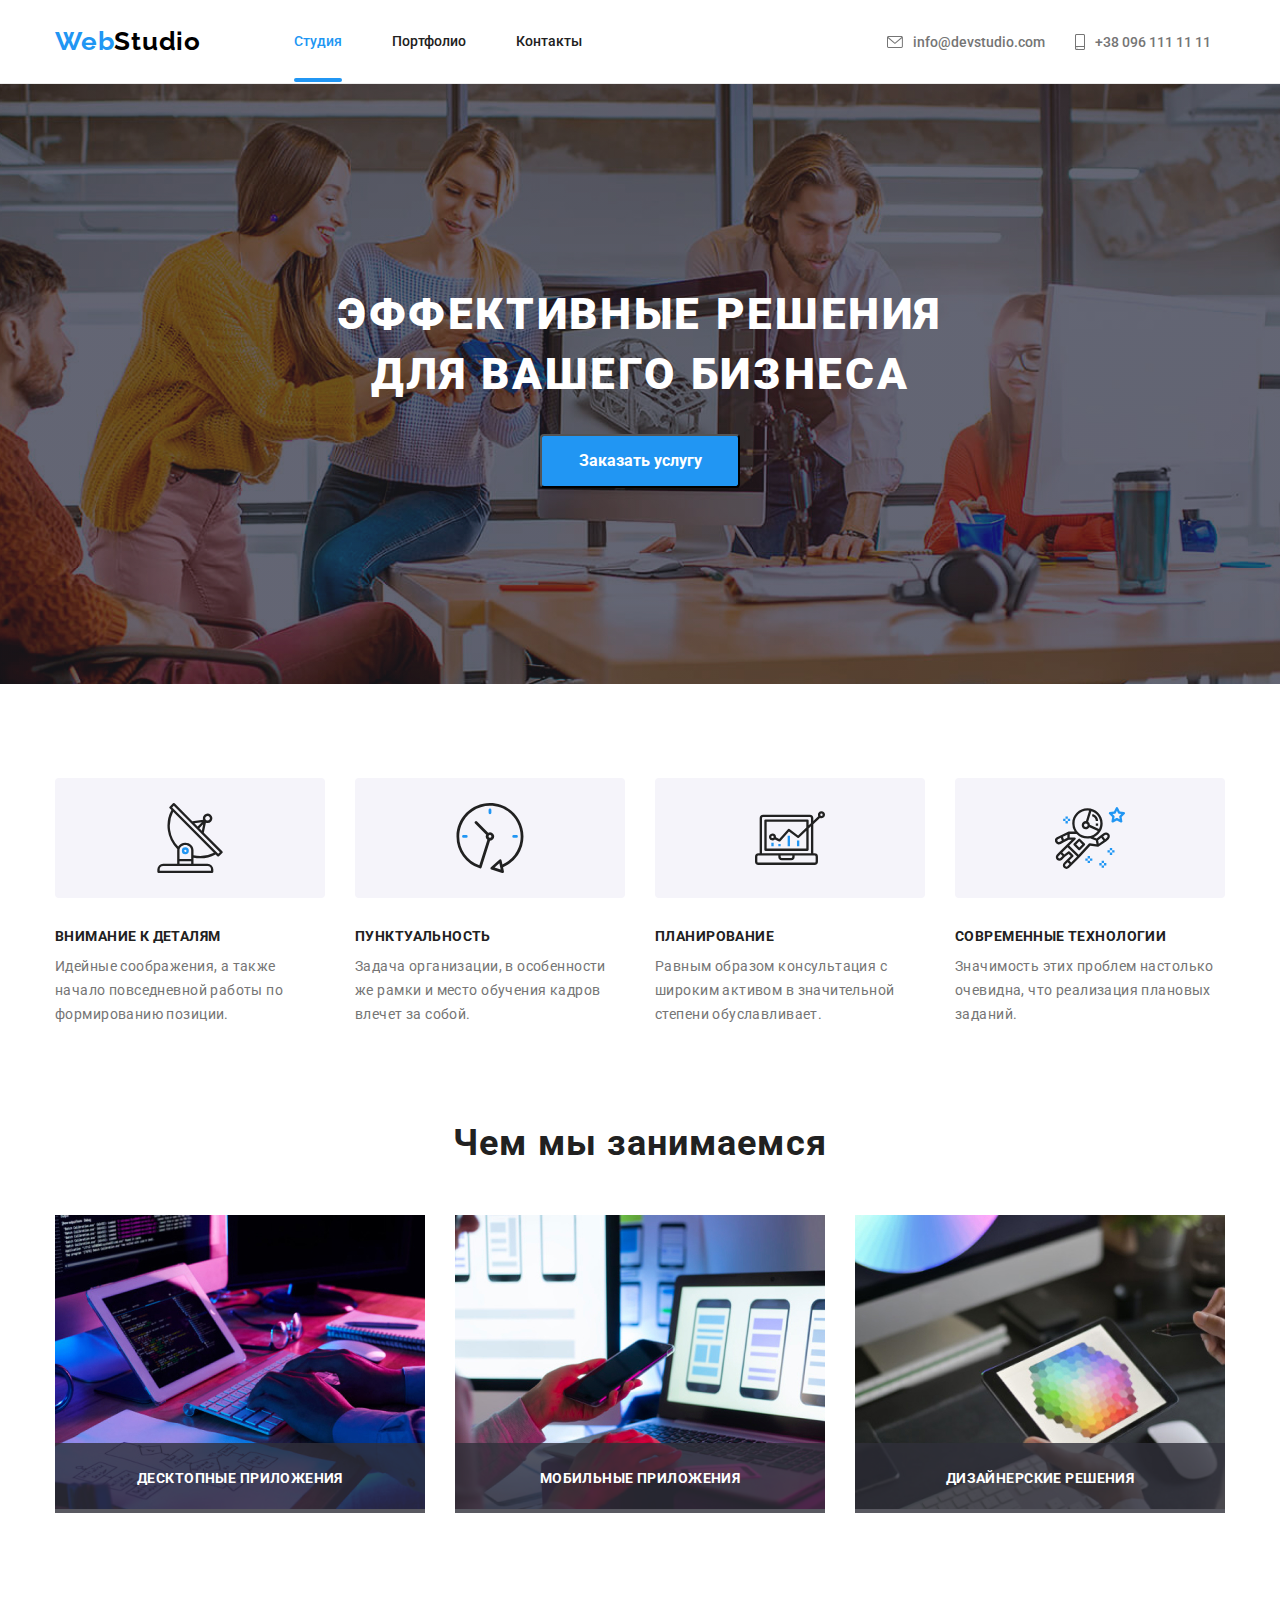
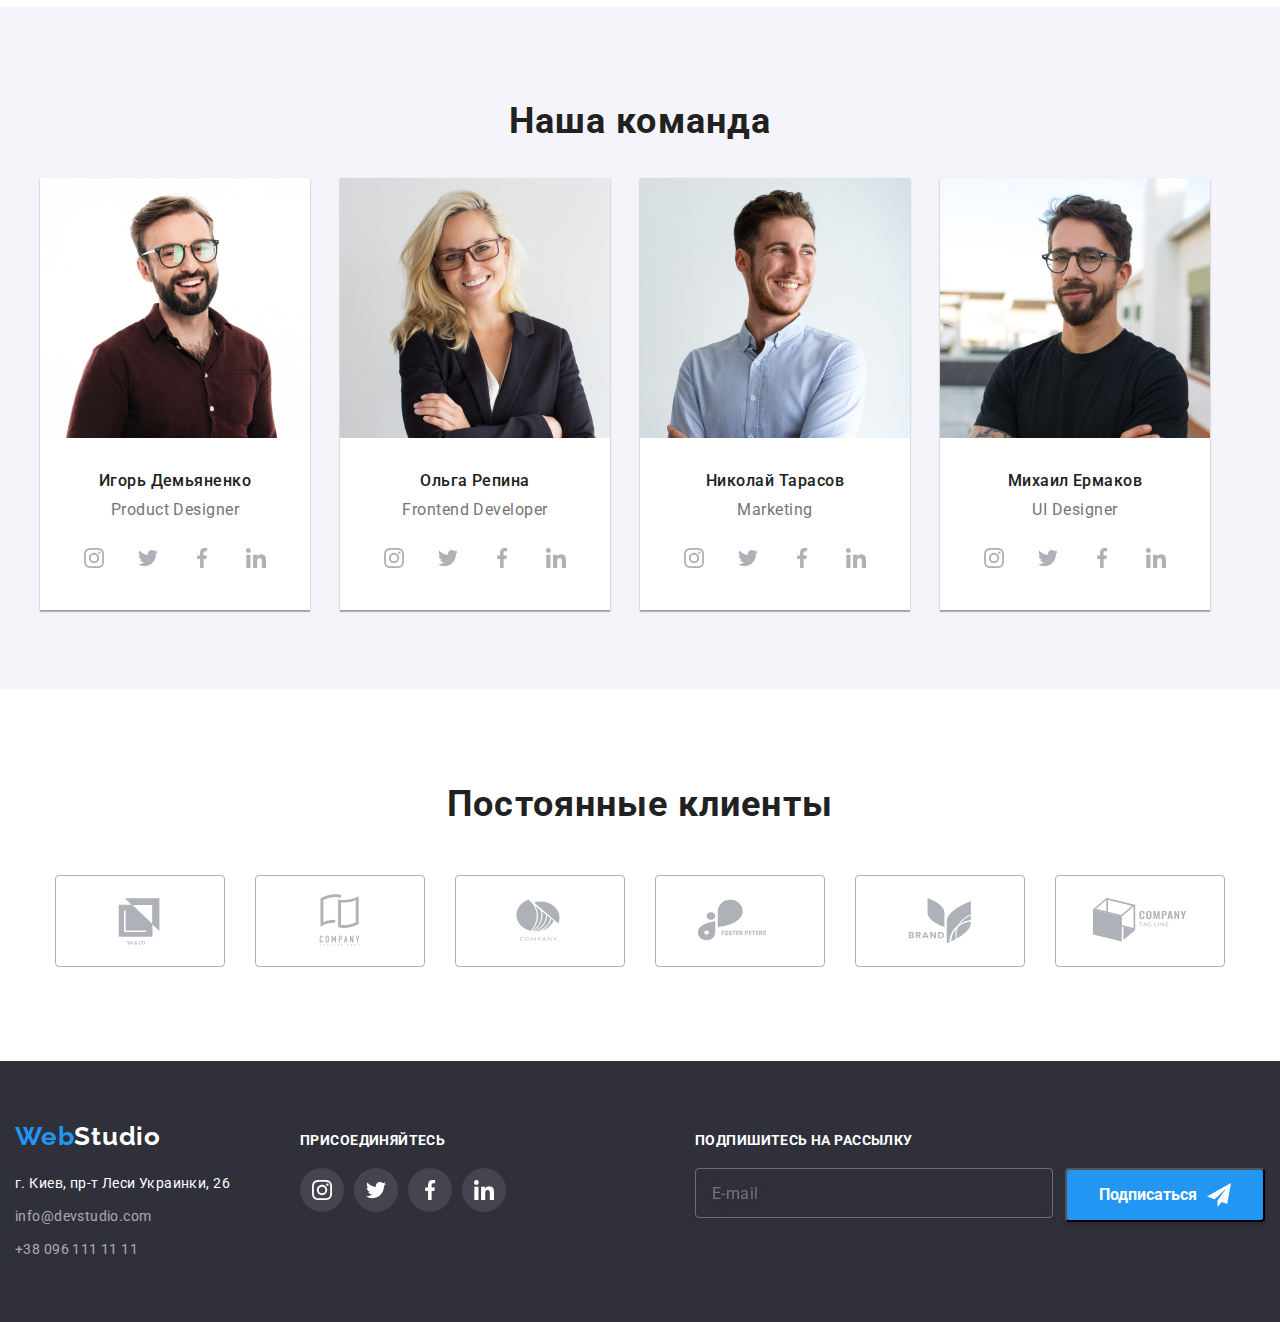
==== commit a9e9a9c2: "save" ====
--- a/index.html
+++ b/index.html
@@ -118,7 +118,6 @@
                 </ul>
             </div>
         </section>
-        --> -->
 
         <!--Чем мы занимаемся-->
 
@@ -442,7 +441,7 @@
                     </li>
                 </ul>
             </div>
-        </section> -->
+        </section>
 
     </main>
 
--- a/css/main.min.css
+++ b/css/main.min.css
@@ -1,2 +1,2 @@
-:root{--primary-text-color: #757575;--title-text-color: #212121;--accent-color: #2196F3;--primary-bg-color: #FFFFFF}html{-webkit-box-sizing:border-box;box-sizing:border-box}body{background:var(--primary-bg-color);color:var(--primary-text-color);font-family:Roboto;font-style:normal}.link{text-decoration:none}ul{list-style:none;margin:0;padding:0}h1,h2,h3,p{margin:0}.img{display:block;width:100%;height:auto}*,*::before,*::after{-webkit-box-sizing:inherit;box-sizing:inherit}.container{width:100%;padding-left:15px;padding-right:15px;margin-left:auto;margin-right:auto}@media screen and (min-width: 480px){.container{width:480px}}@media screen and (min-width: 480px){.container{width:480px}}@media screen and (min-width: 768px){.container{width:768px}}@media screen and (min-width: 768px){.container{width:768px}}@media screen and (min-width: 1200px){.container{width:1200px}}@media screen and (min-width: 1200px){.container{width:1200px}}.button{display:inline-block;-webkit-box-align:center;-ms-flex-align:center;align-items:center;min-width:200px;padding:10px 32px;color:var(--primary-bg-color);background-color:#2196F3;-webkit-box-shadow:0px 4px 4px rgba(0,0,0,0.15);box-shadow:0px 4px 4px rgba(0,0,0,0.15);border-radius:4px;font-weight:700;font-size:16px;line-height:1.87;-webkit-transition:background-color 250ms cubic-bezier(0.4, 0, 0.2, 1);transition:background-color 250ms cubic-bezier(0.4, 0, 0.2, 1)}.button:hover,.button:focus{background-color:#188CE8}.text-social{font-style:normal;font-weight:700;font-size:14px;line-height:16px;letter-spacing:0.03em;text-transform:uppercase;margin-bottom:20px;color:#FFFFFF}.social-list{display:-webkit-box;display:-ms-flexbox;display:flex;-webkit-box-pack:center;-ms-flex-pack:center;justify-content:center;-webkit-box-align:center;-ms-flex-align:center;align-items:center}.social-icon{display:-webkit-box;display:-ms-flexbox;display:flex;width:44px;height:44px;margin-right:10px;border-radius:50%;background:rgba(255,255,255,0.1);-webkit-box-pack:center;-ms-flex-pack:center;justify-content:center;-webkit-box-align:center;-ms-flex-align:center;align-items:center;-webkit-transition:background-color 250ms cubic-bezier(0.4, 0, 0.2, 1);transition:background-color 250ms cubic-bezier(0.4, 0, 0.2, 1)}.social-icon:hover,.social-icon:focus{background-color:#2196F3}.social-item:last-child{margin-right:0px}.logo-footer{margin-bottom:20px}.page-footer .logo-left{color:#2196f3;text-decoration:none;font-family:'Raleway';font-style:normal;font-weight:700;font-size:24px;line-height:28px;letter-spacing:0.03em}@media screen and (min-width: 1200px){.page-footer .logo-left{font-size:26px;line-height:31px}}.page-footer .logo-right{color:var(--primary-bg-color);text-decoration:none;font-family:'Raleway';font-style:normal;font-weight:700;font-size:24px;line-height:28px;letter-spacing:0.03em}@media screen and (min-width: 1200px){.page-footer .logo-right{font-size:26px;line-height:31px}}@media screen and (min-width: 768px) and (max-width: 1199.98px){.logo-address{margin-left:76px}}@media screen and (min-width: 1200px){.logo-address{margin-right:70px}}.page-header{min-width:100%;border-bottom:1px solid #ececec;z-index:100}.page-header .logo-left{padding-top:16px;padding-bottom:16px;color:#2196f3;text-decoration:none;font-family:Raleway;font-weight:700;font-size:24px;line-height:28px;letter-spacing:.03em}@media screen and (min-width: 768px){.page-header .logo-left{padding-top:26px;padding-bottom:26px}}@media screen and (min-width: 1200px){.page-header .logo-left{font-size:26px;line-height:31px}}.page-header .logo-right{padding-top:16px;padding-bottom:16px;color:#000000;font-family:Raleway;font-weight:700;font-size:24px;line-height:28px;letter-spacing:.03em}@media screen and (min-width: 768px){.page-header .logo-right{padding-top:26px;padding-bottom:26px}}@media screen and (min-width: 1200px){.page-header .logo-right{font-size:26px;line-height:31px}}.nav{display:block;padding-top:32px;padding-bottom:32px;position:relative;-webkit-transition:color 250ms cubic-bezier(0.4, 0, 0.2, 1);transition:color 250ms cubic-bezier(0.4, 0, 0.2, 1)}@media screen and (min-width: 768px) and (max-width: 1199.98px){.nav::after{position:absolute;content:'';display:block;bottom:0%;left:0%;width:100%;height:4px;background:#2196f3;border-radius:2px;opacity:0;-webkit-transition:opacity 250ms cubic-bezier(0.4, 0, 0.2, 1);transition:opacity 250ms cubic-bezier(0.4, 0, 0.2, 1)}}@media screen and (min-width: 1200px){.nav::after{position:absolute;content:'';display:block;bottom:0%;left:0%;width:100%;height:4px;background:#2196f3;border-radius:2px;opacity:0;-webkit-transition:opacity 250ms cubic-bezier(0.4, 0, 0.2, 1);transition:opacity 250ms cubic-bezier(0.4, 0, 0.2, 1)}}.site-nav{display:-webkit-box;display:-ms-flexbox;display:flex;font-weight:500;font-size:14px;line-height:1.14}.site-nav .item+.item{margin-left:50px}.site-nav .link{color:var(--title-text-color)}.site-nav .link.current{color:var(--accent-color);text-decoration:none}.item .nav:hover,.item .nav:focus{color:var(--accent-color)}.nav.current::after{position:absolute;content:'';display:block;bottom:-1px;left:0%;width:100%;height:4px;background:#2196f3;border-radius:2px;opacity:1}.nav:hover::after,.nav:focus::after{opacity:1}.navigation{max-width:100%}@media screen and (max-width: 767.98px){.navigation{display:none}}@media screen and (min-width: 768px) and (max-width: 1199.98px){.navigation{display:-webkit-box;display:-ms-flexbox;display:flex;margin-left:88px;-webkit-box-align:center;-ms-flex-align:center;align-items:center}}@media screen and (min-width: 1200px){.navigation{margin-left:93px;display:-webkit-box;display:-ms-flexbox;display:flex;-webkit-box-pack:baseline;-ms-flex-pack:baseline;justify-content:baseline;-webkit-box-align:center;-ms-flex-align:center;align-items:center}}.menu-toggle--open{display:-webkit-box;display:-ms-flexbox;display:flex;min-width:40px;min-height:40px;margin:0;padding:12px 8px;border:none;background-color:transparent;cursor:pointer;position:absolute;top:10px;right:15px;z-index:500}@media screen and (min-width: 768px){.menu-toggle--open{display:none}}.menu-toggle--open:hover,.menu-toggle--open:focus{fill:var(--accent-color);cursor:pointer}.icon-open-menu{width:24px;height:16px}.main-nav{display:-webkit-box;display:-ms-flexbox;display:flex;position:relative;-webkit-box-align:center;-ms-flex-align:center;align-items:center;min-width:100%;margin-left:auto;margin-right:auto}@media screen and (max-width: 767.98px){.main-nav{display:-webkit-box;display:-ms-flexbox;display:flex;-webkit-box-pack:justify;-ms-flex-pack:justify;justify-content:space-between}}.contacts-list{display:-webkit-box;display:-ms-flexbox;display:flex;-webkit-box-orient:vertical;-webkit-box-direction:normal;-ms-flex-direction:column;flex-direction:column;margin-left:84px}@media screen and (min-width: 768px) and (max-width: 1199.98px){.contacts-list{padding-top:21px;padding-bottom:21px}.contacts-list li:first-child{margin-bottom:10px}}@media screen and (min-width: 1200px){.contacts-list{display:-webkit-box;display:-ms-flexbox;display:flex;-webkit-box-orient:horizontal;-webkit-box-direction:normal;-ms-flex-direction:row;flex-direction:row;margin-left:305px}}@media screen and (min-width: 1200px){.contacts-list li+li{margin-left:30px}}@media screen and (min-width: 1200px){.contacts{display:block;padding-top:32px;padding-bottom:32px}}.contacts-list .link{color:var(--primary-text-color);font-weight:500;font-size:12px;line-height:14px;-webkit-transition:color 250ms cubic-bezier(0.4, 0, 0.2, 1);transition:color 250ms cubic-bezier(0.4, 0, 0.2, 1)}@media screen and (min-width: 1200px){.contacts-list .link{font-weight:500;font-size:14px;line-height:16px}}.contacts-list .link:hover,.contacts-list .link:focus{color:var(--accent-color)}.tel,.mail{display:-webkit-box;display:-ms-flexbox;display:flex;-webkit-box-align:center;-ms-flex-align:center;align-items:center;color:var(--primary-text-color)}.header-icon{height:14px;margin-right:8px;fill:currentColor;-webkit-transition:color 250ms cubic-bezier(0.4, 0, 0.2, 1);transition:color 250ms cubic-bezier(0.4, 0, 0.2, 1)}@media screen and (min-width: 1200px){.header-icon{margin-right:10px}}.header-icon:hover,.header-icon:focus{color:var(--accent-color)}@media screen and (min-width: 768px) and (max-width: 1199.98px){.envelope{width:14px;height:10px}}@media screen and (min-width: 1200px){.envelope{width:16px;height:12px}}@media screen and (min-width: 768px) and (max-width: 1199.98px){.smartphone{width:10px;height:14px}}@media screen and (min-width: 1200px){.smartphone{width:10px;height:16px}}.order-service{min-width:480px;height:400px;padding-bottom:118px;padding-top:118px;margin-left:auto;margin-right:auto;text-align:center;background-image:-webkit-gradient(linear, left top, left bottom, from(rgba(47,48,58,0.4)), to(rgba(47,48,58,0.4))),url(/images/order-service/Header-img.jpg);background-image:linear-gradient(rgba(47,48,58,0.4), rgba(47,48,58,0.4)),url(/images/order-service/Header-img.jpg);background-color:#c4c4c4;background-repeat:no-repeat;background-position:center;background-size:cover}@media (min-device-pixel-ratio: 2), (-webkit-min-device-pixel-ratio: 2), (min-resolution: 192dpi), (min-resolution: 2dppx){.order-service{background-image:-webkit-gradient(linear, left top, left bottom, from(rgba(47,48,58,0.4)), to(rgba(47,48,58,0.4))),url(/images/order-service/Header-img@2x.jpg);background-image:linear-gradient(rgba(47,48,58,0.4), rgba(47,48,58,0.4)),url(/images/order-service/Header-img@2x.jpg)}}@media screen and (min-width: 768px) and (max-width: 1199.98px){.order-service{background-image:-webkit-gradient(linear, left top, left bottom, from(rgba(47,48,58,0.4)), to(rgba(47,48,58,0.4))),url(/images/order-service/Header-tb-img.jpg);background-image:linear-gradient(rgba(47,48,58,0.4), rgba(47,48,58,0.4)),url(/images/order-service/Header-tb-img.jpg);min-width:768px}}@media screen and (min-width: 768px) and (max-width: 1199.98px) and (min-device-pixel-ratio: 2), screen and (min-width: 768px) and (max-width: 1199.98px) and (-webkit-min-device-pixel-ratio: 2), screen and (min-width: 768px) and (max-width: 1199.98px) and (min-resolution: 192dpi), screen and (min-width: 768px) and (max-width: 1199.98px) and (min-resolution: 2dppx){.order-service{background-image:-webkit-gradient(linear, left top, left bottom, from(rgba(47,48,58,0.4)), to(rgba(47,48,58,0.4))),url(/images/order-service/Header-tb-img@2x.jpg);background-image:linear-gradient(rgba(47,48,58,0.4), rgba(47,48,58,0.4)),url(/images/order-service/Header-tb-img@2x.jpg)}}@media screen and (min-width: 1200px){.order-service{background-image:-webkit-gradient(linear, left top, left bottom, from(rgba(47,48,58,0.4)), to(rgba(47,48,58,0.4))),url(/images/order-service/Img.jpg);background-image:linear-gradient(rgba(47,48,58,0.4), rgba(47,48,58,0.4)),url(/images/order-service/Img.jpg);min-width:1200px;height:600px;padding-bottom:200px;padding-top:200px}}@media screen and (min-width: 1200px) and (min-device-pixel-ratio: 2), screen and (min-width: 1200px) and (-webkit-min-device-pixel-ratio: 2), screen and (min-width: 1200px) and (min-resolution: 192dpi), screen and (min-width: 1200px) and (min-resolution: 2dppx){.order-service{background-image:-webkit-gradient(linear, left top, left bottom, from(rgba(47,48,58,0.4)), to(rgba(47,48,58,0.4))),url(/images/order-service/Img-dst-@2x.jpg);background-image:linear-gradient(rgba(47,48,58,0.4), rgba(47,48,58,0.4)),url(/images/order-service/Img-dst-@2x.jpg)}}.order-service .title{margin-bottom:30px;margin-top:0;color:var(--primary-bg-color);font-weight:900;font-size:26px;line-height:42px;letter-spacing:0.06em;text-transform:uppercase;text-align:center}@media screen and (min-width: 1200px){.order-service .title{font-size:44px;line-height:60px}}.feature{padding-bottom:60px;padding-top:60px}@media screen and (min-width: 768px){.feature{padding-bottom:60px;padding-top:60px}}@media screen and (min-width: 1200px){.feature{padding-bottom:94px;padding-top:94px}}@media screen and (min-width: 768px){.feature__list{display:-webkit-box;display:-ms-flexbox;display:flex}}@media screen and (min-width: 768px) and (max-width: 1199.98px){.feature__list{-ms-flex-wrap:wrap;flex-wrap:wrap}}.feature__title{margin-bottom:10px;color:var(--title-text-color);font-weight:700;font-size:14px;line-height:16px;letter-spacing:0.03em;text-transform:uppercase}@media screen and (max-width: 767.98px){.feature__title{text-align:center}}.feature__text{font-size:14px;line-height:24px;letter-spacing:0.03em}@media screen and (max-width: 767.98px){.feature__card{width:450px;height:226px}}@media screen and (max-width: 767.98px){.feature__card:not(:last-child){margin-bottom:30px}}@media screen and (min-width: 768px) and (max-width: 1199.98px){.feature__card{width:354px;height:226px}.feature__card:nth-child(2n+1){margin-right:30px}.feature__card:nth-child(-n+2){margin-bottom:30px}}@media screen and (min-width: 1200px){.feature__card{width:270px;height:251px}.feature__card:not(:last-child){margin-right:30px}}.feature__icon{display:-webkit-box;display:-ms-flexbox;display:flex;margin-bottom:30px;width:100%;height:120px;-webkit-box-pack:center;-ms-flex-pack:center;justify-content:center;-webkit-box-align:center;-ms-flex-align:center;align-items:center;background:#F5F4FA;border-radius:4px}.work{padding-bottom:94px}@media screen and (max-width: 767.98px){.work{display:none}}@media screen and (min-width: 768px) and (max-width: 1199.98px){.work{display:none}}.work__list{display:-webkit-box;display:-ms-flexbox;display:flex}.work__list li+li{margin-left:30px}.work__title{margin-bottom:50px;color:var(--title-text-color);font-weight:700;font-size:36px;line-height:1.16;text-align:center;letter-spacing:0.03em}.work__example{display:-webkit-box;display:-ms-flexbox;display:flex;position:relative}.work__example-title{display:-webkit-box;display:-ms-flexbox;display:flex;position:absolute;-webkit-box-align:center;-ms-flex-align:center;align-items:center;-webkit-box-pack:center;-ms-flex-pack:center;justify-content:center;width:370px;height:70px;background:rgba(47,48,58,0.8);bottom:0%;right:0%;font-style:normal;font-weight:700;font-size:14px;line-height:16px;text-align:center;letter-spacing:0.03em;text-transform:uppercase;color:#FFFFFF}.section-team{width:100%;padding-bottom:60px;padding-top:60px;background-color:#f5f4fa}@media screen and (min-width: 1200px){.section-team{padding-bottom:94px;padding-top:94px}}.section-team .section-title{margin-bottom:30px;color:var(--title-text-color);font-weight:700;font-size:28px;line-height:33px;text-align:center;letter-spacing:0.03em}@media screen and (min-width: 1200px){.section-team .section-title{font-size:36px;line-height:1.16;margin-bottom:50px}}@media screen and (min-width: 768px){.section-team .team-list{display:-webkit-box;display:-ms-flexbox;display:flex;-ms-flex-wrap:wrap;flex-wrap:wrap;margin:-15px}}.section-team .team-list .team-card{background:#ffffff;-webkit-box-shadow:0px 1px 3px rgba(0,0,0,0.12),0px 1px 1px rgba(0,0,0,0.14),0px 2px 1px rgba(0,0,0,0.2);box-shadow:0px 1px 3px rgba(0,0,0,0.12),0px 1px 1px rgba(0,0,0,0.14),0px 2px 1px rgba(0,0,0,0.2)}@media screen and (max-width: 767.98px){.section-team .team-list .team-card:not(:last-child){margin-bottom:30px}}@media screen and (min-width: 768px) and (max-width: 1199.98px){.section-team .team-list .team-card:nth-child(2n+1){margin-right:30px}.section-team .team-list .team-card:nth-child(-n+2){margin-bottom:30px}}@media screen and (min-width: 1200px){.section-team .team-list .team-card:not(:last-child){margin-right:30px}}@media screen and (max-width: 767.98px){.section-team .team-list .team-card-images{width:450px;height:460px}}@media screen and (min-width: 768px) and (max-width: 1199.98px){.section-team .team-list .team-card-images{width:354px;height:374px}}@media screen and (min-width: 1200px){.section-team .team-list .team-card-images{width:270px;height:260px}}.section-team .team-list .team-card .team-content{text-align:center;padding-top:30px;padding-bottom:24px}@media screen and (min-width: 1200px){.section-team .team-list .team-card .team-content{padding-top:30px;padding-bottom:30px}}.section-team .team-list .team-card .team-content .title{margin-bottom:10px;color:var(--title-text-color);font-weight:500;font-size:16px;line-height:1.18;letter-spacing:0.03em;text-align:center}.section-team .team-list .team-card .team-content .text{margin-bottom:16px;letter-spacing:0.03em;font-size:16px;color:var(--primary-text-color);line-height:1.18;text-align:center}.section-team .team-list .team-card .item-list{display:-webkit-box;display:-ms-flexbox;display:flex;-webkit-box-align:center;-ms-flex-align:center;align-items:center;-webkit-box-pack:center;-ms-flex-pack:center;justify-content:center}.section-team .team-list .team-card .item-list .item-team{display:-webkit-box;display:-ms-flexbox;display:flex;-webkit-box-pack:center;-ms-flex-pack:center;justify-content:center;-webkit-box-align:center;-ms-flex-align:center;align-items:center}.section-team .team-list .team-card .item-list .item-team .item-icon{display:-webkit-box;display:-ms-flexbox;display:flex;width:44px;height:44px;margin-right:10px;border-radius:50%;-webkit-box-pack:center;-ms-flex-pack:center;justify-content:center;-webkit-box-align:center;-ms-flex-align:center;align-items:center;background-color:#ffffff;-webkit-transition:background-color 250ms cubic-bezier(0.4, 0, 0.2, 1);transition:background-color 250ms cubic-bezier(0.4, 0, 0.2, 1)}.section-team .team-list .team-card .item-list .item-team .item-icon:last-child{margin-right:0px}.section-team .team-list .team-card .item-list .item-team .item-icon:hover,.section-team .team-list .team-card .item-list .item-team .item-icon:focus{background-color:#2196f3}.section-team .team-list .team-card .item-list .item-team .item-icon:hover .icon-team,.section-team .team-list .team-card .item-list .item-team .item-icon:focus .icon-team{fill:#ffffff}.section-team .team-list .team-card .item-list .item-team .icon-team{height:20px;fill:#afb1b8;-webkit-transition:fill 250ms cubic-bezier(0.4, 0, 0.2, 1);transition:fill 250ms cubic-bezier(0.4, 0, 0.2, 1)}.clients{padding-bottom:60px;padding-top:60px}@media screen and (min-width: 1200px){.clients{padding-bottom:94px;padding-top:94px}}.clients__title{font-weight:700;font-size:28px;line-height:33px;text-align:center;letter-spacing:0.03em;margin-bottom:30px;color:#212121}@media screen and (min-width: 1200px){.clients__title{font-size:36px;line-height:42px;margin-bottom:50px}}.clients__list{display:-webkit-box;display:-ms-flexbox;display:flex;-ms-flex-wrap:wrap;flex-wrap:wrap;margin:0;padding:0;-webkit-box-pack:center;-ms-flex-pack:center;justify-content:center;-webkit-box-align:center;-ms-flex-align:center;align-items:center}.clients__logo{display:-webkit-box;display:-ms-flexbox;display:flex;width:210px;height:92px;-webkit-box-pack:center;-ms-flex-pack:center;justify-content:center;-webkit-box-align:center;-ms-flex-align:center;align-items:center;border:1px solid #AFB1B8;border-radius:4px;-webkit-transition:border 250ms cubic-bezier(0.4, 0, 0.2, 1);transition:border 250ms cubic-bezier(0.4, 0, 0.2, 1)}@media screen and (min-width: 768px) and (max-width: 1199.98px){.clients__logo{width:226px}}@media screen and (min-width: 1200px){.clients__logo{width:170px}}.clients__logo:hover,.clients__logo:focus{border:1px solid #2196F3}.clients__logo:hover .icon-logo,.clients__logo:focus .icon-logo{fill:#2196F3}.clients__item{display:-webkit-box;display:-ms-flexbox;display:flex;-webkit-box-pack:center;-ms-flex-pack:center;justify-content:center;-webkit-box-align:center;-ms-flex-align:center;align-items:center}@media screen and (min-width: 320px) and (max-width: 479px){.clients__item{width:210px;margin-right:0}.clients__item:not(:last-child){margin-bottom:30px}}@media screen and (max-width: 767.98px){.clients__item{width:210px}.clients__item:not(:nth-child(2n)){margin-right:30px}.clients__item:nth-child(-n+4){margin-bottom:30px}}@media screen and (min-width: 768px) and (max-width: 1199.98px){.clients__item{width:226px;margin-bottom:30px}.clients__item:not(:nth-child(3n)){margin-right:30px}}@media screen and (min-width: 1200px){.clients__item{-ms-flex-preferred-size:170px;flex-basis:170px}.clients__item:not(:last-child){margin-right:30px}}.icon-logo{height:60px;fill:#AFB1B8;-webkit-transition:fill 250ms cubic-bezier(0.4, 0, 0.2, 1);transition:fill 250ms cubic-bezier(0.4, 0, 0.2, 1)}.page-footer{padding-top:60px;padding-bottom:60px;background:#2F303A}.footer{width:100%}@media screen and (max-width: 767.98px){.footer{text-align:center;-webkit-box-pack:center;-ms-flex-pack:center;justify-content:center}}@media screen and (min-width: 768px) and (max-width: 1199.98px){.footer{display:-webkit-box;display:-ms-flexbox;display:flex;-webkit-box-orient:vertical;-webkit-box-direction:normal;-ms-flex-direction:column;flex-direction:column;-webkit-box-align:center;-ms-flex-align:center;align-items:center;text-align:center;-webkit-box-pack:center;-ms-flex-pack:center;justify-content:center}}@media screen and (min-width: 1200px){.footer{display:-webkit-box;display:-ms-flexbox;display:flex;-webkit-box-align:baseline;-ms-flex-align:baseline;align-items:baseline}}.footer-list li+li{margin-top:8px}@media screen and (min-width: 1200px){.footer-list li+li{margin-top:9px}}.footer-list .link-address{font-family:'Roboto';font-style:normal;color:var(--primary-bg-color);text-decoration:none;font-size:14px;line-height:1.71;letter-spacing:0.03em;-webkit-transition:color 250ms cubic-bezier(0.4, 0, 0.2, 1);transition:color 250ms cubic-bezier(0.4, 0, 0.2, 1)}.footer-list .link-address:hover,.footer-list .link-address:focus{color:var(--accent-color)}.footer-list .link{font-family:'Roboto';font-style:normal;color:rgba(255,255,255,0.6);font-size:14px;line-height:1.71;letter-spacing:0.03em;-webkit-transition:color 250ms cubic-bezier(0.4, 0, 0.2, 1);transition:color 250ms cubic-bezier(0.4, 0, 0.2, 1)}.footer-list .link:hover,.footer-list .link:focus{color:var(--accent-color)}@media screen and (max-width: 767.98px){.footer .social{margin-top:60px;margin-bottom:60px}}@media screen and (min-width: 768px) and (max-width: 1199.98px){.footer .social{margin-right:89px}}@media screen and (min-width: 1200px){.footer .social{margin-right:auto}}.footer-icon{height:20px;fill:#FFFFFF}.footer-form{display:-webkit-box;display:-ms-flexbox;display:flex}@media screen and (max-width: 1199.98px){.footer-form{-webkit-box-orient:vertical;-webkit-box-direction:normal;-ms-flex-direction:column;flex-direction:column}}.footer-btn{display:-webkit-box;display:-ms-flexbox;display:flex;cursor:pointer;-webkit-box-pack:center;-ms-flex-pack:center;justify-content:center;text-align:center;margin-left:auto;margin-right:auto}.footer-input{font-style:normal;font-weight:400;font-size:16px;line-height:20px;letter-spacing:0.03em;display:-webkit-box;display:-ms-flexbox;display:flex;-webkit-box-align:center;-ms-flex-align:center;align-items:center;margin-left:auto;margin-right:auto;color:rgba(255,255,255,0.6);width:450px;height:50px;background-color:transparent;border:1px solid rgba(255,255,255,0.3);-webkit-filter:drop-shadow(0px 4px 4px rgba(0,0,0,0.15));filter:drop-shadow(0px 4px 4px rgba(0,0,0,0.15));border-radius:4px;padding-left:16px;-webkit-transition:outline 250ms cubic-bezier(0.4, 0, 0.2, 1),border-color 250ms cubic-bezier(0.4, 0, 0.2, 1);transition:outline 250ms cubic-bezier(0.4, 0, 0.2, 1),border-color 250ms cubic-bezier(0.4, 0, 0.2, 1)}@media screen and (min-width: 1200px){.footer-input{max-width:358px;margin-right:12px}}@media screen and (max-width: 1199.98px){.footer-input{margin-bottom:20px}}@media screen and (max-width: 767.98px){.footer-input{width:100%;max-width:450px}}.footer-input:hover,.footer-input:focus{outline:0;border-color:#fff}@media screen and (min-width: 1200px){.email-form{margin-left:auto}}.email-title{font-style:normal;font-weight:700;font-size:14px;line-height:16px;letter-spacing:0.03em;text-transform:uppercase;color:#FFFFFF;margin-bottom:20px}.icon-send{margin-left:10px;fill:currentColor}@media screen and (min-width: 768px) and (max-width: 1199.98px){.logo-social{display:-webkit-box;display:-ms-flexbox;display:flex;-webkit-box-pack:justify;-ms-flex-pack:justify;justify-content:space-between;-webkit-box-align:baseline;-ms-flex-align:baseline;align-items:baseline;margin-bottom:60px;width:100%;padding:0}}@media screen and (min-width: 1200px){.logo-social{display:-webkit-box;display:-ms-flexbox;display:flex;-webkit-box-align:baseline;-ms-flex-align:baseline;align-items:baseline}}.backdrop{z-index:1000;position:fixed;width:100%;height:100%;top:0%;left:0%;background:rgba(0,0,0,0.2);opacity:1;-webkit-transition:opacity 250ms cubic-bezier(0.4, 0, 0.2, 1),visibility 250ms cubic-bezier(0.4, 0, 0.2, 1);transition:opacity 250ms cubic-bezier(0.4, 0, 0.2, 1),visibility 250ms cubic-bezier(0.4, 0, 0.2, 1)}.backdrop.is-hidden{opacity:0;pointer-events:none;visibility:hidden}.backdrop.is-hidden .form{-webkit-transform:translate(-50%, -50%) scale(0, 5);transform:translate(-50%, -50%) scale(0, 5);opacity:0}.form{position:absolute;padding:40px;width:calc(100vw - 30px);height:auto;top:50%;left:50%;-webkit-transform:translate(-50%, -50%) scale(1);transform:translate(-50%, -50%) scale(1);background:#FFFFFF;-webkit-box-shadow:0px 1px 3px rgba(0,0,0,0.12),0px 1px 1px rgba(0,0,0,0.14),0px 2px 1px rgba(0,0,0,0.2);box-shadow:0px 1px 3px rgba(0,0,0,0.12),0px 1px 1px rgba(0,0,0,0.14),0px 2px 1px rgba(0,0,0,0.2);border-radius:4px;opacity:1;-webkit-transition:opasity 250ms cubic-bezier(0.4, 0, 0.2, 1),-webkit-transform 250ms cubic-bezier(0.4, 0, 0.2, 1);transition:opasity 250ms cubic-bezier(0.4, 0, 0.2, 1),-webkit-transform 250ms cubic-bezier(0.4, 0, 0.2, 1);transition:transform 250ms cubic-bezier(0.4, 0, 0.2, 1),opasity 250ms cubic-bezier(0.4, 0, 0.2, 1);transition:transform 250ms cubic-bezier(0.4, 0, 0.2, 1),opasity 250ms cubic-bezier(0.4, 0, 0.2, 1),-webkit-transform 250ms cubic-bezier(0.4, 0, 0.2, 1)}@media screen and (min-width: 768px){.form{width:450px}}@media screen and (min-width: 1200px){.form{width:528px}}.form-title{display:block;font-style:normal;font-weight:700;font-size:20px;line-height:23px;text-align:center;letter-spacing:0.03em;margin-bottom:12px;color:#212121}.form-group{display:block;margin-bottom:10px}.form-group:last-child{margin-bottom:0px}.form-comment{display:block;margin-bottom:20px;font-style:normal;font-weight:400;font-size:12px;line-height:14px;letter-spacing:0.01em;color:#757575}.form-policy-group{display:-webkit-box;display:-ms-flexbox;display:flex;-webkit-box-align:center;-ms-flex-align:center;align-items:center;-webkit-box-pack:center;-ms-flex-pack:center;justify-content:center;margin-bottom:30px;font-family:'Roboto';font-style:normal;font-weight:400;font-size:14px;line-height:24px;letter-spacing:0.03em;color:#757575}.form-label{display:block;margin-bottom:4px;font-style:normal;font-weight:400;font-size:12px;line-height:14px;letter-spacing:0.01em;color:#757575}.form-icon{position:absolute;top:11px;left:12px;-webkit-transition:fill 250ms cubic-bezier(0.4, 0, 0.2, 1);transition:fill 250ms cubic-bezier(0.4, 0, 0.2, 1)}.form-input{display:-webkit-box;display:-ms-flexbox;display:flex;width:100%;height:40px;padding:12px 16px;padding-left:42px;border:1px solid rgba(33,33,33,0.2);border-radius:4px;outline:transparent;-webkit-transition:border-color 250ms cubic-bezier(0.4, 0, 0.2, 1);transition:border-color 250ms cubic-bezier(0.4, 0, 0.2, 1)}.form-input:hover,.form-input:focus{border-color:var(--accent-color)}.form-input-container{position:relative;-webkit-transition:border-color 250ms cubic-bezier(0.4, 0, 0.2, 1);transition:border-color 250ms cubic-bezier(0.4, 0, 0.2, 1)}.form-input-container:focus-within .form-input{border-color:var(--accent-color)}.form-input-container:focus-within .form-icon{fill:var(--accent-color)}.modal-form{margin-left:auto;margin-right:auto}.icon-close{width:18px;height:18px}.close{display:-webkit-box;display:-ms-flexbox;display:flex;width:30px;height:30px;position:absolute;top:0%;right:0%;margin-top:8px;margin-right:8px;-webkit-box-pack:center;-ms-flex-pack:center;justify-content:center;-webkit-box-align:center;-ms-flex-align:center;align-items:center;background:#FFFFFF;border:1px solid rgba(0,0,0,0.1);border-radius:50%;-webkit-transition:fill 250ms cubic-bezier(0.4, 0, 0.2, 1);transition:fill 250ms cubic-bezier(0.4, 0, 0.2, 1)}.close:hover,.close:focus{fill:var(--accent-color)}.comment{width:100%;height:120px;background-color:transparent;border:1px solid rgba(33,33,33,0.2);border-radius:4px;resize:none;padding:16px 12px;-webkit-transition:outline 250ms cubic-bezier(0.4, 0, 0.2, 1);transition:outline 250ms cubic-bezier(0.4, 0, 0.2, 1)}.comment:placeholder-shown{font-size:12px;line-height:14px;letter-spacing:0.01em;color:rgba(117,117,117,0.5)}.comment:focus,.comment:hover{outline:1px solid var(--accent-color)}.checkbox{display:-webkit-box;display:-ms-flexbox;display:flex;margin-right:9px;-webkit-box-align:center;-ms-flex-align:center;align-items:center;-webkit-box-pack:center;-ms-flex-pack:center;justify-content:center;width:16px;height:15px;border:2px solid #212121;border-radius:2px;-webkit-transition:background-color 250ms cubic-bezier(0.4, 0, 0.2, 1),border-color 250ms cubic-bezier(0.4, 0, 0.2, 1);transition:background-color 250ms cubic-bezier(0.4, 0, 0.2, 1),border-color 250ms cubic-bezier(0.4, 0, 0.2, 1)}.checkbox-icon{opacity:0;-webkit-transition:opacity 250ms cubic-bezier(0.4, 0, 0.2, 1),fill 250ms cubic-bezier(0.4, 0, 0.2, 1);transition:opacity 250ms cubic-bezier(0.4, 0, 0.2, 1),fill 250ms cubic-bezier(0.4, 0, 0.2, 1)}.checkbox-label{font-style:normal;font-weight:400;font-size:14px;line-height:24px;letter-spacing:0.03em;color:#757575}.checkbox-label-link{font-style:normal;font-weight:400;font-size:14px;line-height:24px;letter-spacing:0.03em;-webkit-text-decoration-line:underline;text-decoration-line:underline;color:#2196F3}.custom-checkbox{-webkit-appearance:none;-moz-appearance:none;appearance:none}.custom-checkbox:checked+.checkbox{background-color:#2196F3;border-color:#2196F3}.custom-checkbox:checked+.checkbox .checkbox-icon{opacity:1;fill:#FFFFFF}.btn-submit{display:-webkit-box;display:-ms-flexbox;display:flex;-webkit-box-align:center;-ms-flex-align:center;align-items:center;-webkit-box-pack:center;-ms-flex-pack:center;justify-content:center;margin-right:auto;margin-left:auto;cursor:pointer;border:none;-webkit-box-shadow:0px 4px 4px rgba(0,0,0,0.15);box-shadow:0px 4px 4px rgba(0,0,0,0.15);border-radius:4px;outline:transparent}.portfolio{padding-top:60px;padding-bottom:60px}@media screen and (min-width: 1200px){.portfolio{padding-top:94px;padding-bottom:94px}}.filter-list{display:-webkit-box;display:-ms-flexbox;display:flex;-ms-flex-wrap:wrap;flex-wrap:wrap;margin-bottom:40px;-webkit-box-align:center;-ms-flex-align:center;align-items:center}@media screen and (min-width: 768px){.filter-list{margin-bottom:30px;-webkit-box-pack:center;-ms-flex-pack:center;justify-content:center}}@media screen and (min-width: 1200px){.filter-list{margin-bottom:50px;-webkit-box-pack:center;-ms-flex-pack:center;justify-content:center}}.filter-list li+li{margin-left:8px}@media screen and (max-width: 767.98px){.filter-link:not(:nth-child(n+4)){margin-bottom:15px}}.btn{padding:6px 22px;color:var(--title-text-color);background:#F5F4FA;cursor:pointer;font-family:'Roboto';font-style:normal;font-weight:500;font-size:16px;line-height:1.6;border:none;border-radius:4px;text-align:center;letter-spacing:0.03em;-webkit-transition:background-color 250ms cubic-bezier(0.4, 0, 0.2, 1),color 250ms cubic-bezier(0.4, 0, 0.2, 1),-webkit-box-shadow 250ms cubic-bezier(0.4, 0, 0.2, 1);transition:background-color 250ms cubic-bezier(0.4, 0, 0.2, 1),color 250ms cubic-bezier(0.4, 0, 0.2, 1),-webkit-box-shadow 250ms cubic-bezier(0.4, 0, 0.2, 1);transition:background-color 250ms cubic-bezier(0.4, 0, 0.2, 1),color 250ms cubic-bezier(0.4, 0, 0.2, 1),box-shadow 250ms cubic-bezier(0.4, 0, 0.2, 1);transition:background-color 250ms cubic-bezier(0.4, 0, 0.2, 1),color 250ms cubic-bezier(0.4, 0, 0.2, 1),box-shadow 250ms cubic-bezier(0.4, 0, 0.2, 1),-webkit-box-shadow 250ms cubic-bezier(0.4, 0, 0.2, 1)}.btn:hover,.btn:focus{cursor:pointer;color:var(--primary-bg-color);background:#2196F3;-webkit-box-shadow:0px 3px 1px rgba(0,0,0,0.1),0px 1px 2px rgba(0,0,0,0.08),0px 2px 2px rgba(0,0,0,0.12);box-shadow:0px 3px 1px rgba(0,0,0,0.1),0px 1px 2px rgba(0,0,0,0.08),0px 2px 2px rgba(0,0,0,0.12)}.btn-all{padding:6px 22px;font-family:'Roboto';font-style:normal;font-weight:500;font-size:16px;line-height:1.6;border:none;border-radius:4px;text-align:center;letter-spacing:0.03em;color:#FFFFFF;background-color:#2196F3;-webkit-transition:color 250ms cubic-bezier(0.4, 0, 0.2, 1),-webkit-box-shadow 250ms cubic-bezier(0.4, 0, 0.2, 1);transition:color 250ms cubic-bezier(0.4, 0, 0.2, 1),-webkit-box-shadow 250ms cubic-bezier(0.4, 0, 0.2, 1);transition:box-shadow 250ms cubic-bezier(0.4, 0, 0.2, 1),color 250ms cubic-bezier(0.4, 0, 0.2, 1);transition:box-shadow 250ms cubic-bezier(0.4, 0, 0.2, 1),color 250ms cubic-bezier(0.4, 0, 0.2, 1),-webkit-box-shadow 250ms cubic-bezier(0.4, 0, 0.2, 1)}.btn-all:hover,.btn-all:focus{cursor:pointer;color:var(--primary-bg-color);background:#2196F3;-webkit-box-shadow:0px 3px 1px rgba(0,0,0,0.1),0px 1px 2px rgba(0,0,0,0.08),0px 2px 2px rgba(0,0,0,0.12);box-shadow:0px 3px 1px rgba(0,0,0,0.1),0px 1px 2px rgba(0,0,0,0.08),0px 2px 2px rgba(0,0,0,0.12)}.project{display:-webkit-box;display:-ms-flexbox;display:flex;-ms-flex-wrap:wrap;flex-wrap:wrap}.container-project{-webkit-box-sizing:border-box;box-sizing:border-box;background:#FFFFFF;border-bottom:1px solid #EEEEEE;border-left:1px solid #EEEEEE;border-right:1px solid #EEEEEE;-webkit-transition:-webkit-box-shadow 250ms cubic-bezier(0.4, 0, 0.2, 1);transition:-webkit-box-shadow 250ms cubic-bezier(0.4, 0, 0.2, 1);transition:box-shadow 250ms cubic-bezier(0.4, 0, 0.2, 1);transition:box-shadow 250ms cubic-bezier(0.4, 0, 0.2, 1), -webkit-box-shadow 250ms cubic-bezier(0.4, 0, 0.2, 1)}.container-project:not(:last-child){margin-bottom:30px}@media screen and (max-width: 767.98px){.container-project{width:100%;height:100%;margin-left:auto;margin-right:auto}}@media screen and (min-width: 768px) and (max-width: 1199.98px){.container-project{display:-webkit-box;display:-ms-flexbox;display:flex;-ms-flex-wrap:wrap;flex-wrap:wrap;width:354px}.container-project:nth-child(2n+1){margin-right:30px}}@media screen and (min-width: 1200px){.container-project{display:-webkit-box;display:-ms-flexbox;display:flex;-ms-flex-wrap:wrap;flex-wrap:wrap;margin-right:30px;margin-bottom:30px;width:370px}.container-project:nth-child(3n){margin-right:0}.container-project:nth-child(n+7){margin-bottom:0}}.container-project:hover,.container-project:focus{-webkit-box-shadow:0px 1px 1px rgba(0,0,0,0.12),0px 4px 4px rgba(0,0,0,0.06),1px 4px 6px rgba(0,0,0,0.16);box-shadow:0px 1px 1px rgba(0,0,0,0.12),0px 4px 4px rgba(0,0,0,0.06),1px 4px 6px rgba(0,0,0,0.16)}.container-project:hover .overlay,.container-project:hover .overlay,.container-project:focus .overlay,.container-project:focus .overlay{-webkit-transform:translateY(0);transform:translateY(0)}.container-project .title{margin-bottom:4px;font-weight:700;font-size:18px;line-height:2;letter-spacing:0.06em;color:#212121}.container-project .text{font-size:16px;line-height:1.87;letter-spacing:0.03em;color:#757575}.thumb{position:relative;overflow:hidden}.overlay{position:absolute;top:0;left:0;width:100%;height:100%;background:rgba(33,150,243,0.9);-webkit-transform:translateY(100%);transform:translateY(100%);-webkit-transition:-webkit-transform 250ms cubic-bezier(0.4, 0, 0.2, 1);transition:-webkit-transform 250ms cubic-bezier(0.4, 0, 0.2, 1);transition:transform 250ms cubic-bezier(0.4, 0, 0.2, 1);transition:transform 250ms cubic-bezier(0.4, 0, 0.2, 1), -webkit-transform 250ms cubic-bezier(0.4, 0, 0.2, 1)}@media screen and (min-width: 480px){.overlay{padding:77px 24px}}@media screen and (min-width: 768px) and (max-width: 1199.98px){.overlay{padding:49px 24px 77px 24px}}@media screen and (min-width: 1200px){.overlay{padding:63px 24px}}.overlay-text{font-style:normal;font-weight:400;font-size:18px;line-height:28px;letter-spacing:0.03em;color:#FFFFFF;text-align:left;text-shadow:0px 4px 4px rgba(0,0,0,0.25)}.content{width:100%;padding:20px 24px}@media screen and (min-width: 768px) and (max-width: 1199px){.content{-webkit-box-flex:1;-ms-flex-positive:1;flex-grow:1}}@media screen and (min-width: 768px) and (max-width: 1199.98px){.first-card{padding-bottom:56px}}.menu-container{position:fixed;top:0;left:0;width:100%;height:100%;padding-top:48px;padding-bottom:48px;padding-left:40px;z-index:999;display:-webkit-box;display:-ms-flexbox;display:flex;-webkit-box-orient:vertical;-webkit-box-direction:normal;-ms-flex-direction:column;flex-direction:column;background-color:#fff;-webkit-transform:translateX(100%);transform:translateX(100%);-webkit-transition:-webkit-transform 250ms ease-in-out;transition:-webkit-transform 250ms ease-in-out;transition:transform 250ms ease-in-out;transition:transform 250ms ease-in-out, -webkit-transform 250ms ease-in-out}.menu-container.is-open{-webkit-transform:translateX(0);transform:translateX(0)}.menu-toggle{display:-webkit-box;display:-ms-flexbox;display:flex;-webkit-box-pack:center;-ms-flex-pack:center;justify-content:center;-webkit-box-align:center;-ms-flex-align:center;align-items:center}@media screen and (min-width: 768px){.menu-toggle{display:none}}.menu-toggle--close{display:-webkit-box;display:-ms-flexbox;display:flex;min-width:40px;min-height:40px;margin:0;padding:11px;border:none;background-color:transparent;cursor:pointer;position:absolute;top:10px;right:15px;z-index:100}.menu-toggle--close:hover,.menu-toggle--close:focus{fill:var(--accent-color);cursor:pointer}.icon-close-menu{width:19px;height:19px}.mobile-menu__item:not(:last-child){margin-bottom:32px}.mobile-menu__nav-link{font-weight:500;font-size:40px;line-height:1.17;letter-spacing:0.02em;text-decoration:none;color:var(--title-text-color)}.nav__link--active{color:var(--accent-color)}.mobile-menu__contacts{margin-top:auto;margin-bottom:64px}.mobile-menu__contacts-link-tel{display:block;margin-bottom:32px;font-weight:500;font-size:34px;line-height:1.18;letter-spacing:0.02em;text-decoration:none;color:var(--accent-color)}@media screen and (max-width: 479px){.mobile-menu__contacts-link-tel{font-size:calc(20px + 1vw)}}.mobile-menu__contacts-link-mail{font-weight:500;font-size:24px;line-height:1.17;letter-spacing:0.02em;text-decoration:none;color:var(--primery-text-color)}.mobile-menu__socials{display:-webkit-box;display:-ms-flexbox;display:flex;-ms-flex-wrap:wrap;flex-wrap:wrap}.mobile-menu__items{position:relative}.mobile-menu__items:not(:last-child){margin-right:20px}.mobile-menu__socials-link{font-weight:500;font-size:18px;line-height:1.22;letter-spacing:0.02em;text-decoration:none;color:var(--accent-color)}.mobile-menu__items:not(:last-child) .mobile-menu__socials-link::after{background-color:rgba(33,33,33,0.2)}.mobile-menu__socials-link::after{content:" ";position:absolute;width:1px;height:22px;margin-left:10px}
+:root{--primary-text-color: #757575;--title-text-color: #212121;--accent-color: #2196F3;--primary-bg-color: #FFFFFF}html{-webkit-box-sizing:border-box;box-sizing:border-box}body{background:var(--primary-bg-color);color:var(--primary-text-color);font-family:Roboto;font-style:normal}.link{text-decoration:none}ul{list-style:none;margin:0;padding:0}h1,h2,h3,p{margin:0}.img{display:block;width:100%;height:auto}*,*::before,*::after{-webkit-box-sizing:inherit;box-sizing:inherit}.container{width:100%;padding-left:15px;padding-right:15px;margin-left:auto;margin-right:auto}@media screen and (min-width: 480px){.container{width:480px}}@media screen and (min-width: 480px){.container{width:480px}}@media screen and (min-width: 768px){.container{width:768px}}@media screen and (min-width: 768px){.container{width:768px}}@media screen and (min-width: 1200px){.container{width:1200px}}@media screen and (min-width: 1200px){.container{width:1200px}}.button{display:inline-block;-webkit-box-align:center;-ms-flex-align:center;align-items:center;min-width:200px;padding:10px 32px;color:var(--primary-bg-color);background-color:#2196F3;-webkit-box-shadow:0px 4px 4px rgba(0,0,0,0.15);box-shadow:0px 4px 4px rgba(0,0,0,0.15);border-radius:4px;font-weight:700;font-size:16px;line-height:1.87;-webkit-transition:background-color 250ms cubic-bezier(0.4, 0, 0.2, 1);transition:background-color 250ms cubic-bezier(0.4, 0, 0.2, 1)}.button:hover,.button:focus{background-color:#188CE8}.text-social{font-style:normal;font-weight:700;font-size:14px;line-height:16px;letter-spacing:0.03em;text-transform:uppercase;margin-bottom:20px;color:#FFFFFF}.social-list{display:-webkit-box;display:-ms-flexbox;display:flex;-webkit-box-pack:center;-ms-flex-pack:center;justify-content:center;-webkit-box-align:center;-ms-flex-align:center;align-items:center}.social-icon{display:-webkit-box;display:-ms-flexbox;display:flex;width:44px;height:44px;margin-right:10px;border-radius:50%;background:rgba(255,255,255,0.1);-webkit-box-pack:center;-ms-flex-pack:center;justify-content:center;-webkit-box-align:center;-ms-flex-align:center;align-items:center;-webkit-transition:background-color 250ms cubic-bezier(0.4, 0, 0.2, 1);transition:background-color 250ms cubic-bezier(0.4, 0, 0.2, 1)}.social-icon:hover,.social-icon:focus{background-color:#2196F3}.social-item:last-child{margin-right:0px}.logo-footer{margin-bottom:20px}.page-footer .logo-left{color:#2196f3;text-decoration:none;font-family:'Raleway';font-style:normal;font-weight:700;font-size:24px;line-height:28px;letter-spacing:0.03em}@media screen and (min-width: 1200px){.page-footer .logo-left{font-size:26px;line-height:31px}}.page-footer .logo-right{color:var(--primary-bg-color);text-decoration:none;font-family:'Raleway';font-style:normal;font-weight:700;font-size:24px;line-height:28px;letter-spacing:0.03em}@media screen and (min-width: 1200px){.page-footer .logo-right{font-size:26px;line-height:31px}}@media screen and (min-width: 768px) and (max-width: 1199.98px){.logo-address{margin-left:76px}}@media screen and (min-width: 1200px){.logo-address{margin-right:70px}}.page-header{min-width:100%;border-bottom:1px solid #ececec;z-index:100}.page-header .logo-left{padding-top:16px;padding-bottom:16px;color:#2196f3;text-decoration:none;font-family:Raleway;font-weight:700;font-size:24px;line-height:28px;letter-spacing:.03em}@media screen and (min-width: 768px){.page-header .logo-left{padding-top:26px;padding-bottom:26px}}@media screen and (min-width: 1200px){.page-header .logo-left{font-size:26px;line-height:31px}}.page-header .logo-right{padding-top:16px;padding-bottom:16px;color:#000000;font-family:Raleway;font-weight:700;font-size:24px;line-height:28px;letter-spacing:.03em}@media screen and (min-width: 768px){.page-header .logo-right{padding-top:26px;padding-bottom:26px}}@media screen and (min-width: 1200px){.page-header .logo-right{font-size:26px;line-height:31px}}.nav{display:block;padding-top:32px;padding-bottom:32px;position:relative;-webkit-transition:color 250ms cubic-bezier(0.4, 0, 0.2, 1);transition:color 250ms cubic-bezier(0.4, 0, 0.2, 1)}@media screen and (min-width: 768px) and (max-width: 1199.98px){.nav::after{position:absolute;content:'';display:block;bottom:0%;left:0%;width:100%;height:4px;background:#2196f3;border-radius:2px;opacity:0;-webkit-transition:opacity 250ms cubic-bezier(0.4, 0, 0.2, 1);transition:opacity 250ms cubic-bezier(0.4, 0, 0.2, 1)}}@media screen and (min-width: 1200px){.nav::after{position:absolute;content:'';display:block;bottom:0%;left:0%;width:100%;height:4px;background:#2196f3;border-radius:2px;opacity:0;-webkit-transition:opacity 250ms cubic-bezier(0.4, 0, 0.2, 1);transition:opacity 250ms cubic-bezier(0.4, 0, 0.2, 1)}}.site-nav{display:-webkit-box;display:-ms-flexbox;display:flex;font-weight:500;font-size:14px;line-height:1.14}.site-nav .item+.item{margin-left:50px}.site-nav .link{color:var(--title-text-color)}.site-nav .link.current{color:var(--accent-color);text-decoration:none}.item .nav:hover,.item .nav:focus{color:var(--accent-color)}.nav.current::after{position:absolute;content:'';display:block;bottom:-1px;left:0%;width:100%;height:4px;background:#2196f3;border-radius:2px;opacity:1}.nav:hover::after,.nav:focus::after{opacity:1}.navigation{max-width:100%}@media screen and (max-width: 767.98px){.navigation{display:none}}@media screen and (min-width: 768px) and (max-width: 1199.98px){.navigation{display:-webkit-box;display:-ms-flexbox;display:flex;margin-left:88px;-webkit-box-align:center;-ms-flex-align:center;align-items:center}}@media screen and (min-width: 1200px){.navigation{margin-left:93px;display:-webkit-box;display:-ms-flexbox;display:flex;-webkit-box-pack:baseline;-ms-flex-pack:baseline;justify-content:baseline;-webkit-box-align:center;-ms-flex-align:center;align-items:center}}.menu-toggle--open{display:-webkit-box;display:-ms-flexbox;display:flex;min-width:40px;min-height:40px;margin:0;padding:12px 8px;border:none;background-color:transparent;cursor:pointer;position:absolute;top:10px;right:15px;z-index:500}@media screen and (min-width: 768px){.menu-toggle--open{display:none}}.menu-toggle--open:hover,.menu-toggle--open:focus{fill:var(--accent-color);cursor:pointer}.icon-open-menu{width:24px;height:16px}.main-nav{display:-webkit-box;display:-ms-flexbox;display:flex;position:relative;-webkit-box-align:center;-ms-flex-align:center;align-items:center;min-width:100%;margin-left:auto;margin-right:auto}@media screen and (max-width: 767.98px){.main-nav{display:-webkit-box;display:-ms-flexbox;display:flex;-webkit-box-pack:justify;-ms-flex-pack:justify;justify-content:space-between}}.contacts-list{display:-webkit-box;display:-ms-flexbox;display:flex;-webkit-box-orient:vertical;-webkit-box-direction:normal;-ms-flex-direction:column;flex-direction:column;margin-left:84px}@media screen and (min-width: 768px) and (max-width: 1199.98px){.contacts-list{padding-top:21px;padding-bottom:21px}.contacts-list li:first-child{margin-bottom:10px}}@media screen and (min-width: 1200px){.contacts-list{display:-webkit-box;display:-ms-flexbox;display:flex;-webkit-box-orient:horizontal;-webkit-box-direction:normal;-ms-flex-direction:row;flex-direction:row;margin-left:305px}}@media screen and (min-width: 1200px){.contacts-list li+li{margin-left:30px}}@media screen and (min-width: 1200px){.contacts{display:block;padding-top:32px;padding-bottom:32px}}.contacts-list .link{color:var(--primary-text-color);font-weight:500;font-size:12px;line-height:14px;-webkit-transition:color 250ms cubic-bezier(0.4, 0, 0.2, 1);transition:color 250ms cubic-bezier(0.4, 0, 0.2, 1)}@media screen and (min-width: 1200px){.contacts-list .link{font-weight:500;font-size:14px;line-height:16px}}.contacts-list .link:hover,.contacts-list .link:focus{color:var(--accent-color)}.tel,.mail{display:-webkit-box;display:-ms-flexbox;display:flex;-webkit-box-align:center;-ms-flex-align:center;align-items:center;color:var(--primary-text-color)}.header-icon{height:14px;margin-right:8px;fill:currentColor;-webkit-transition:color 250ms cubic-bezier(0.4, 0, 0.2, 1);transition:color 250ms cubic-bezier(0.4, 0, 0.2, 1)}@media screen and (min-width: 1200px){.header-icon{margin-right:10px}}.header-icon:hover,.header-icon:focus{color:var(--accent-color)}@media screen and (min-width: 768px) and (max-width: 1199.98px){.envelope{width:14px;height:10px}}@media screen and (min-width: 1200px){.envelope{width:16px;height:12px}}@media screen and (min-width: 768px) and (max-width: 1199.98px){.smartphone{width:10px;height:14px}}@media screen and (min-width: 1200px){.smartphone{width:10px;height:16px}}.order-service{min-width:480px;height:400px;padding-bottom:118px;padding-top:118px;margin-left:auto;margin-right:auto;text-align:center;background-image:-webkit-gradient(linear, left top, left bottom, from(rgba(47,48,58,0.4)), to(rgba(47,48,58,0.4))),url(/images/order-service/Header-mb.jpg);background-image:linear-gradient(rgba(47,48,58,0.4), rgba(47,48,58,0.4)),url(/images/order-service/Header-mb.jpg);background-color:#c4c4c4;background-repeat:no-repeat;background-position:center;background-size:cover}@media (min-device-pixel-ratio: 2), (-webkit-min-device-pixel-ratio: 2), (min-resolution: 192dpi), (min-resolution: 2dppx){.order-service{background-image:-webkit-gradient(linear, left top, left bottom, from(rgba(47,48,58,0.4)), to(rgba(47,48,58,0.4))),url(/images/order-service/Header-mb@2x.jpg);background-image:linear-gradient(rgba(47,48,58,0.4), rgba(47,48,58,0.4)),url(/images/order-service/Header-mb@2x.jpg)}}@media screen and (min-width: 768px) and (max-width: 1199.98px){.order-service{background-image:-webkit-gradient(linear, left top, left bottom, from(rgba(47,48,58,0.4)), to(rgba(47,48,58,0.4))),url(/images/order-service/Header-tb.jpg);background-image:linear-gradient(rgba(47,48,58,0.4), rgba(47,48,58,0.4)),url(/images/order-service/Header-tb.jpg);min-width:768px}}@media screen and (min-width: 768px) and (max-width: 1199.98px) and (min-device-pixel-ratio: 2), screen and (min-width: 768px) and (max-width: 1199.98px) and (-webkit-min-device-pixel-ratio: 2), screen and (min-width: 768px) and (max-width: 1199.98px) and (min-resolution: 192dpi), screen and (min-width: 768px) and (max-width: 1199.98px) and (min-resolution: 2dppx){.order-service{background-image:-webkit-gradient(linear, left top, left bottom, from(rgba(47,48,58,0.4)), to(rgba(47,48,58,0.4))),url(/images/order-service/Header-tb@2x.jpg);background-image:linear-gradient(rgba(47,48,58,0.4), rgba(47,48,58,0.4)),url(/images/order-service/Header-tb@2x.jpg)}}@media screen and (min-width: 1200px){.order-service{background-image:-webkit-gradient(linear, left top, left bottom, from(rgba(47,48,58,0.4)), to(rgba(47,48,58,0.4))),url(/images/order-service/Header-dst.jpg);background-image:linear-gradient(rgba(47,48,58,0.4), rgba(47,48,58,0.4)),url(/images/order-service/Header-dst.jpg);min-width:1200px;height:600px;padding-bottom:200px;padding-top:200px}}@media screen and (min-width: 1200px) and (min-device-pixel-ratio: 2), screen and (min-width: 1200px) and (-webkit-min-device-pixel-ratio: 2), screen and (min-width: 1200px) and (min-resolution: 192dpi), screen and (min-width: 1200px) and (min-resolution: 2dppx){.order-service{background-image:-webkit-gradient(linear, left top, left bottom, from(rgba(47,48,58,0.4)), to(rgba(47,48,58,0.4))),url(/images/order-service/Header-dst@2x.jpg);background-image:linear-gradient(rgba(47,48,58,0.4), rgba(47,48,58,0.4)),url(/images/order-service/Header-dst@2x.jpg)}}.order-service .title{margin-bottom:30px;margin-top:0;color:var(--primary-bg-color);font-weight:900;font-size:26px;line-height:42px;letter-spacing:0.06em;text-transform:uppercase;text-align:center}@media screen and (min-width: 1200px){.order-service .title{font-size:44px;line-height:60px}}.feature{padding-bottom:60px;padding-top:60px}@media screen and (min-width: 768px){.feature{padding-bottom:60px;padding-top:60px}}@media screen and (min-width: 1200px){.feature{padding-bottom:94px;padding-top:94px}}@media screen and (min-width: 768px){.feature__list{display:-webkit-box;display:-ms-flexbox;display:flex}}@media screen and (min-width: 768px) and (max-width: 1199.98px){.feature__list{-ms-flex-wrap:wrap;flex-wrap:wrap}}.feature__title{margin-bottom:10px;color:var(--title-text-color);font-weight:700;font-size:14px;line-height:16px;letter-spacing:0.03em;text-transform:uppercase}@media screen and (max-width: 767.98px){.feature__title{text-align:center}}.feature__text{font-size:14px;line-height:24px;letter-spacing:0.03em}@media screen and (max-width: 767.98px){.feature__card{width:450px;height:226px}}@media screen and (max-width: 767.98px){.feature__card:not(:last-child){margin-bottom:30px}}@media screen and (min-width: 768px) and (max-width: 1199.98px){.feature__card{width:354px;height:226px}.feature__card:nth-child(2n+1){margin-right:30px}.feature__card:nth-child(-n+2){margin-bottom:30px}}@media screen and (min-width: 1200px){.feature__card{width:270px;height:251px}.feature__card:not(:last-child){margin-right:30px}}.feature__icon{display:-webkit-box;display:-ms-flexbox;display:flex;margin-bottom:30px;width:100%;height:120px;-webkit-box-pack:center;-ms-flex-pack:center;justify-content:center;-webkit-box-align:center;-ms-flex-align:center;align-items:center;background:#F5F4FA;border-radius:4px}.work{padding-bottom:94px}@media screen and (max-width: 767.98px){.work{display:none}}@media screen and (min-width: 768px) and (max-width: 1199.98px){.work{display:none}}.work__list{display:-webkit-box;display:-ms-flexbox;display:flex}.work__list li+li{margin-left:30px}.work__title{margin-bottom:50px;color:var(--title-text-color);font-weight:700;font-size:36px;line-height:1.16;text-align:center;letter-spacing:0.03em}.work__example{display:-webkit-box;display:-ms-flexbox;display:flex;position:relative}.work__example-title{display:-webkit-box;display:-ms-flexbox;display:flex;position:absolute;-webkit-box-align:center;-ms-flex-align:center;align-items:center;-webkit-box-pack:center;-ms-flex-pack:center;justify-content:center;width:370px;height:70px;background:rgba(47,48,58,0.8);bottom:0%;right:0%;font-style:normal;font-weight:700;font-size:14px;line-height:16px;text-align:center;letter-spacing:0.03em;text-transform:uppercase;color:#FFFFFF}.section-team{width:100%;padding-bottom:60px;padding-top:60px;background-color:#f5f4fa}@media screen and (min-width: 1200px){.section-team{padding-bottom:94px;padding-top:94px}}.section-team .section-title{margin-bottom:30px;color:var(--title-text-color);font-weight:700;font-size:28px;line-height:33px;text-align:center;letter-spacing:0.03em}@media screen and (min-width: 1200px){.section-team .section-title{font-size:36px;line-height:1.16;margin-bottom:50px}}@media screen and (min-width: 768px){.section-team .team-list{display:-webkit-box;display:-ms-flexbox;display:flex;-ms-flex-wrap:wrap;flex-wrap:wrap;margin:-15px}}.section-team .team-list .team-card{background:#ffffff;-webkit-box-shadow:0px 1px 3px rgba(0,0,0,0.12),0px 1px 1px rgba(0,0,0,0.14),0px 2px 1px rgba(0,0,0,0.2);box-shadow:0px 1px 3px rgba(0,0,0,0.12),0px 1px 1px rgba(0,0,0,0.14),0px 2px 1px rgba(0,0,0,0.2)}@media screen and (max-width: 767.98px){.section-team .team-list .team-card:not(:last-child){margin-bottom:30px}}@media screen and (min-width: 768px) and (max-width: 1199.98px){.section-team .team-list .team-card:nth-child(2n+1){margin-right:30px}.section-team .team-list .team-card:nth-child(-n+2){margin-bottom:30px}}@media screen and (min-width: 1200px){.section-team .team-list .team-card:not(:last-child){margin-right:30px}}@media screen and (max-width: 767.98px){.section-team .team-list .team-card-images{width:450px;height:460px}}@media screen and (min-width: 768px) and (max-width: 1199.98px){.section-team .team-list .team-card-images{width:354px;height:374px}}@media screen and (min-width: 1200px){.section-team .team-list .team-card-images{width:270px;height:260px}}.section-team .team-list .team-card .team-content{text-align:center;padding-top:30px;padding-bottom:24px}@media screen and (min-width: 1200px){.section-team .team-list .team-card .team-content{padding-top:30px;padding-bottom:30px}}.section-team .team-list .team-card .team-content .title{margin-bottom:10px;color:var(--title-text-color);font-weight:500;font-size:16px;line-height:1.18;letter-spacing:0.03em;text-align:center}.section-team .team-list .team-card .team-content .text{margin-bottom:16px;letter-spacing:0.03em;font-size:16px;color:var(--primary-text-color);line-height:1.18;text-align:center}.section-team .team-list .team-card .item-list{display:-webkit-box;display:-ms-flexbox;display:flex;-webkit-box-align:center;-ms-flex-align:center;align-items:center;-webkit-box-pack:center;-ms-flex-pack:center;justify-content:center}.section-team .team-list .team-card .item-list .item-team{display:-webkit-box;display:-ms-flexbox;display:flex;-webkit-box-pack:center;-ms-flex-pack:center;justify-content:center;-webkit-box-align:center;-ms-flex-align:center;align-items:center}.section-team .team-list .team-card .item-list .item-team .item-icon{display:-webkit-box;display:-ms-flexbox;display:flex;width:44px;height:44px;margin-right:10px;border-radius:50%;-webkit-box-pack:center;-ms-flex-pack:center;justify-content:center;-webkit-box-align:center;-ms-flex-align:center;align-items:center;background-color:#ffffff;-webkit-transition:background-color 250ms cubic-bezier(0.4, 0, 0.2, 1);transition:background-color 250ms cubic-bezier(0.4, 0, 0.2, 1)}.section-team .team-list .team-card .item-list .item-team .item-icon:last-child{margin-right:0px}.section-team .team-list .team-card .item-list .item-team .item-icon:hover,.section-team .team-list .team-card .item-list .item-team .item-icon:focus{background-color:#2196f3}.section-team .team-list .team-card .item-list .item-team .item-icon:hover .icon-team,.section-team .team-list .team-card .item-list .item-team .item-icon:focus .icon-team{fill:#ffffff}.section-team .team-list .team-card .item-list .item-team .icon-team{height:20px;fill:#afb1b8;-webkit-transition:fill 250ms cubic-bezier(0.4, 0, 0.2, 1);transition:fill 250ms cubic-bezier(0.4, 0, 0.2, 1)}.clients{padding-bottom:60px;padding-top:60px}@media screen and (min-width: 1200px){.clients{padding-bottom:94px;padding-top:94px}}.clients__title{font-weight:700;font-size:28px;line-height:33px;text-align:center;letter-spacing:0.03em;margin-bottom:30px;color:#212121}@media screen and (min-width: 1200px){.clients__title{font-size:36px;line-height:42px;margin-bottom:50px}}.clients__list{display:-webkit-box;display:-ms-flexbox;display:flex;-ms-flex-wrap:wrap;flex-wrap:wrap;margin:0;padding:0;-webkit-box-pack:center;-ms-flex-pack:center;justify-content:center;-webkit-box-align:center;-ms-flex-align:center;align-items:center}.clients__logo{display:-webkit-box;display:-ms-flexbox;display:flex;width:210px;height:92px;-webkit-box-pack:center;-ms-flex-pack:center;justify-content:center;-webkit-box-align:center;-ms-flex-align:center;align-items:center;border:1px solid #AFB1B8;border-radius:4px;-webkit-transition:border 250ms cubic-bezier(0.4, 0, 0.2, 1);transition:border 250ms cubic-bezier(0.4, 0, 0.2, 1)}@media screen and (min-width: 768px) and (max-width: 1199.98px){.clients__logo{width:226px}}@media screen and (min-width: 1200px){.clients__logo{width:170px}}.clients__logo:hover,.clients__logo:focus{border:1px solid #2196F3}.clients__logo:hover .icon-logo,.clients__logo:focus .icon-logo{fill:#2196F3}.clients__item{display:-webkit-box;display:-ms-flexbox;display:flex;-webkit-box-pack:center;-ms-flex-pack:center;justify-content:center;-webkit-box-align:center;-ms-flex-align:center;align-items:center}@media screen and (min-width: 320px) and (max-width: 479px){.clients__item{width:210px;margin-right:0}.clients__item:not(:last-child){margin-bottom:30px}}@media screen and (max-width: 767.98px){.clients__item{width:210px}.clients__item:not(:nth-child(2n)){margin-right:30px}.clients__item:nth-child(-n+4){margin-bottom:30px}}@media screen and (min-width: 768px) and (max-width: 1199.98px){.clients__item{width:226px;margin-bottom:30px}.clients__item:not(:nth-child(3n)){margin-right:30px}}@media screen and (min-width: 1200px){.clients__item{-ms-flex-preferred-size:170px;flex-basis:170px}.clients__item:not(:last-child){margin-right:30px}}.icon-logo{height:60px;fill:#AFB1B8;-webkit-transition:fill 250ms cubic-bezier(0.4, 0, 0.2, 1);transition:fill 250ms cubic-bezier(0.4, 0, 0.2, 1)}.page-footer{padding-top:60px;padding-bottom:60px;background:#2F303A}.footer{width:100%}@media screen and (max-width: 767.98px){.footer{text-align:center;-webkit-box-pack:center;-ms-flex-pack:center;justify-content:center}}@media screen and (min-width: 768px) and (max-width: 1199.98px){.footer{display:-webkit-box;display:-ms-flexbox;display:flex;-webkit-box-orient:vertical;-webkit-box-direction:normal;-ms-flex-direction:column;flex-direction:column;-webkit-box-align:center;-ms-flex-align:center;align-items:center;text-align:center;-webkit-box-pack:center;-ms-flex-pack:center;justify-content:center}}@media screen and (min-width: 1200px){.footer{display:-webkit-box;display:-ms-flexbox;display:flex;-webkit-box-align:baseline;-ms-flex-align:baseline;align-items:baseline}}.footer-list li+li{margin-top:8px}@media screen and (min-width: 1200px){.footer-list li+li{margin-top:9px}}.footer-list .link-address{font-family:'Roboto';font-style:normal;color:var(--primary-bg-color);text-decoration:none;font-size:14px;line-height:1.71;letter-spacing:0.03em;-webkit-transition:color 250ms cubic-bezier(0.4, 0, 0.2, 1);transition:color 250ms cubic-bezier(0.4, 0, 0.2, 1)}.footer-list .link-address:hover,.footer-list .link-address:focus{color:var(--accent-color)}.footer-list .link{font-family:'Roboto';font-style:normal;color:rgba(255,255,255,0.6);font-size:14px;line-height:1.71;letter-spacing:0.03em;-webkit-transition:color 250ms cubic-bezier(0.4, 0, 0.2, 1);transition:color 250ms cubic-bezier(0.4, 0, 0.2, 1)}.footer-list .link:hover,.footer-list .link:focus{color:var(--accent-color)}@media screen and (max-width: 767.98px){.footer .social{margin-top:60px;margin-bottom:60px}}@media screen and (min-width: 768px) and (max-width: 1199.98px){.footer .social{margin-right:89px}}@media screen and (min-width: 1200px){.footer .social{margin-right:auto}}.footer-icon{height:20px;fill:#FFFFFF}.footer-form{display:-webkit-box;display:-ms-flexbox;display:flex}@media screen and (max-width: 1199.98px){.footer-form{-webkit-box-orient:vertical;-webkit-box-direction:normal;-ms-flex-direction:column;flex-direction:column}}.footer-btn{display:-webkit-box;display:-ms-flexbox;display:flex;cursor:pointer;-webkit-box-pack:center;-ms-flex-pack:center;justify-content:center;text-align:center;margin-left:auto;margin-right:auto}.footer-input{font-style:normal;font-weight:400;font-size:16px;line-height:20px;letter-spacing:0.03em;display:-webkit-box;display:-ms-flexbox;display:flex;-webkit-box-align:center;-ms-flex-align:center;align-items:center;margin-left:auto;margin-right:auto;color:rgba(255,255,255,0.6);width:450px;height:50px;background-color:transparent;border:1px solid rgba(255,255,255,0.3);-webkit-filter:drop-shadow(0px 4px 4px rgba(0,0,0,0.15));filter:drop-shadow(0px 4px 4px rgba(0,0,0,0.15));border-radius:4px;padding-left:16px;-webkit-transition:outline 250ms cubic-bezier(0.4, 0, 0.2, 1),border-color 250ms cubic-bezier(0.4, 0, 0.2, 1);transition:outline 250ms cubic-bezier(0.4, 0, 0.2, 1),border-color 250ms cubic-bezier(0.4, 0, 0.2, 1)}@media screen and (min-width: 1200px){.footer-input{max-width:358px;margin-right:12px}}@media screen and (max-width: 1199.98px){.footer-input{margin-bottom:20px}}@media screen and (max-width: 767.98px){.footer-input{width:100%;max-width:450px}}.footer-input:hover,.footer-input:focus{outline:0;border-color:#fff}@media screen and (min-width: 1200px){.email-form{margin-left:auto}}.email-title{font-style:normal;font-weight:700;font-size:14px;line-height:16px;letter-spacing:0.03em;text-transform:uppercase;color:#FFFFFF;margin-bottom:20px}.icon-send{margin-left:10px;fill:currentColor}@media screen and (min-width: 768px) and (max-width: 1199.98px){.logo-social{display:-webkit-box;display:-ms-flexbox;display:flex;-webkit-box-pack:justify;-ms-flex-pack:justify;justify-content:space-between;-webkit-box-align:baseline;-ms-flex-align:baseline;align-items:baseline;margin-bottom:60px;width:100%;padding:0}}@media screen and (min-width: 1200px){.logo-social{display:-webkit-box;display:-ms-flexbox;display:flex;-webkit-box-align:baseline;-ms-flex-align:baseline;align-items:baseline}}.backdrop{z-index:1000;position:fixed;width:100%;height:100%;top:0%;left:0%;background:rgba(0,0,0,0.2);opacity:1;-webkit-transition:opacity 250ms cubic-bezier(0.4, 0, 0.2, 1),visibility 250ms cubic-bezier(0.4, 0, 0.2, 1);transition:opacity 250ms cubic-bezier(0.4, 0, 0.2, 1),visibility 250ms cubic-bezier(0.4, 0, 0.2, 1)}.backdrop.is-hidden{opacity:0;pointer-events:none;visibility:hidden}.backdrop.is-hidden .form{-webkit-transform:translate(-50%, -50%) scale(0, 5);transform:translate(-50%, -50%) scale(0, 5);opacity:0}.form{position:absolute;padding:40px;width:calc(100vw - 30px);height:auto;top:50%;left:50%;-webkit-transform:translate(-50%, -50%) scale(1);transform:translate(-50%, -50%) scale(1);background:#FFFFFF;-webkit-box-shadow:0px 1px 3px rgba(0,0,0,0.12),0px 1px 1px rgba(0,0,0,0.14),0px 2px 1px rgba(0,0,0,0.2);box-shadow:0px 1px 3px rgba(0,0,0,0.12),0px 1px 1px rgba(0,0,0,0.14),0px 2px 1px rgba(0,0,0,0.2);border-radius:4px;opacity:1;-webkit-transition:opasity 250ms cubic-bezier(0.4, 0, 0.2, 1),-webkit-transform 250ms cubic-bezier(0.4, 0, 0.2, 1);transition:opasity 250ms cubic-bezier(0.4, 0, 0.2, 1),-webkit-transform 250ms cubic-bezier(0.4, 0, 0.2, 1);transition:transform 250ms cubic-bezier(0.4, 0, 0.2, 1),opasity 250ms cubic-bezier(0.4, 0, 0.2, 1);transition:transform 250ms cubic-bezier(0.4, 0, 0.2, 1),opasity 250ms cubic-bezier(0.4, 0, 0.2, 1),-webkit-transform 250ms cubic-bezier(0.4, 0, 0.2, 1)}@media screen and (min-width: 768px){.form{width:450px}}@media screen and (min-width: 1200px){.form{width:528px}}.form-title{display:block;font-style:normal;font-weight:700;font-size:20px;line-height:23px;text-align:center;letter-spacing:0.03em;margin-bottom:12px;color:#212121}.form-group{display:block;margin-bottom:10px}.form-group:last-child{margin-bottom:0px}.form-comment{display:block;margin-bottom:20px;font-style:normal;font-weight:400;font-size:12px;line-height:14px;letter-spacing:0.01em;color:#757575}.form-policy-group{display:-webkit-box;display:-ms-flexbox;display:flex;-webkit-box-align:center;-ms-flex-align:center;align-items:center;-webkit-box-pack:center;-ms-flex-pack:center;justify-content:center;margin-bottom:30px;font-family:'Roboto';font-style:normal;font-weight:400;font-size:14px;line-height:24px;letter-spacing:0.03em;color:#757575}.form-label{display:block;margin-bottom:4px;font-style:normal;font-weight:400;font-size:12px;line-height:14px;letter-spacing:0.01em;color:#757575}.form-icon{position:absolute;top:11px;left:12px;-webkit-transition:fill 250ms cubic-bezier(0.4, 0, 0.2, 1);transition:fill 250ms cubic-bezier(0.4, 0, 0.2, 1)}.form-input{display:-webkit-box;display:-ms-flexbox;display:flex;width:100%;height:40px;padding:12px 16px;padding-left:42px;border:1px solid rgba(33,33,33,0.2);border-radius:4px;outline:transparent;-webkit-transition:border-color 250ms cubic-bezier(0.4, 0, 0.2, 1);transition:border-color 250ms cubic-bezier(0.4, 0, 0.2, 1)}.form-input:hover,.form-input:focus{border-color:var(--accent-color)}.form-input-container{position:relative;-webkit-transition:border-color 250ms cubic-bezier(0.4, 0, 0.2, 1);transition:border-color 250ms cubic-bezier(0.4, 0, 0.2, 1)}.form-input-container:focus-within .form-input{border-color:var(--accent-color)}.form-input-container:focus-within .form-icon{fill:var(--accent-color)}.modal-form{margin-left:auto;margin-right:auto}.icon-close{width:18px;height:18px}.close{display:-webkit-box;display:-ms-flexbox;display:flex;width:30px;height:30px;position:absolute;top:0%;right:0%;margin-top:8px;margin-right:8px;-webkit-box-pack:center;-ms-flex-pack:center;justify-content:center;-webkit-box-align:center;-ms-flex-align:center;align-items:center;background:#FFFFFF;border:1px solid rgba(0,0,0,0.1);border-radius:50%;-webkit-transition:fill 250ms cubic-bezier(0.4, 0, 0.2, 1);transition:fill 250ms cubic-bezier(0.4, 0, 0.2, 1)}.close:hover,.close:focus{fill:var(--accent-color)}.comment{width:100%;height:120px;background-color:transparent;border:1px solid rgba(33,33,33,0.2);border-radius:4px;resize:none;padding:16px 12px;-webkit-transition:outline 250ms cubic-bezier(0.4, 0, 0.2, 1);transition:outline 250ms cubic-bezier(0.4, 0, 0.2, 1)}.comment:placeholder-shown{font-size:12px;line-height:14px;letter-spacing:0.01em;color:rgba(117,117,117,0.5)}.comment:focus,.comment:hover{outline:1px solid var(--accent-color)}.checkbox{display:-webkit-box;display:-ms-flexbox;display:flex;margin-right:9px;-webkit-box-align:center;-ms-flex-align:center;align-items:center;-webkit-box-pack:center;-ms-flex-pack:center;justify-content:center;width:16px;height:15px;border:2px solid #212121;border-radius:2px;-webkit-transition:background-color 250ms cubic-bezier(0.4, 0, 0.2, 1),border-color 250ms cubic-bezier(0.4, 0, 0.2, 1);transition:background-color 250ms cubic-bezier(0.4, 0, 0.2, 1),border-color 250ms cubic-bezier(0.4, 0, 0.2, 1)}.checkbox-icon{opacity:0;-webkit-transition:opacity 250ms cubic-bezier(0.4, 0, 0.2, 1),fill 250ms cubic-bezier(0.4, 0, 0.2, 1);transition:opacity 250ms cubic-bezier(0.4, 0, 0.2, 1),fill 250ms cubic-bezier(0.4, 0, 0.2, 1)}.checkbox-label{font-style:normal;font-weight:400;font-size:14px;line-height:24px;letter-spacing:0.03em;color:#757575}.checkbox-label-link{font-style:normal;font-weight:400;font-size:14px;line-height:24px;letter-spacing:0.03em;-webkit-text-decoration-line:underline;text-decoration-line:underline;color:#2196F3}.custom-checkbox{-webkit-appearance:none;-moz-appearance:none;appearance:none}.custom-checkbox:checked+.checkbox{background-color:#2196F3;border-color:#2196F3}.custom-checkbox:checked+.checkbox .checkbox-icon{opacity:1;fill:#FFFFFF}.btn-submit{display:-webkit-box;display:-ms-flexbox;display:flex;-webkit-box-align:center;-ms-flex-align:center;align-items:center;-webkit-box-pack:center;-ms-flex-pack:center;justify-content:center;margin-right:auto;margin-left:auto;cursor:pointer;border:none;-webkit-box-shadow:0px 4px 4px rgba(0,0,0,0.15);box-shadow:0px 4px 4px rgba(0,0,0,0.15);border-radius:4px;outline:transparent}.portfolio{padding-top:60px;padding-bottom:60px}@media screen and (min-width: 1200px){.portfolio{padding-top:94px;padding-bottom:94px}}.filter-list{display:-webkit-box;display:-ms-flexbox;display:flex;-ms-flex-wrap:wrap;flex-wrap:wrap;margin-bottom:40px;-webkit-box-align:center;-ms-flex-align:center;align-items:center}@media screen and (min-width: 768px){.filter-list{margin-bottom:30px;-webkit-box-pack:center;-ms-flex-pack:center;justify-content:center}}@media screen and (min-width: 1200px){.filter-list{margin-bottom:50px;-webkit-box-pack:center;-ms-flex-pack:center;justify-content:center}}.filter-list li+li{margin-left:8px}@media screen and (max-width: 767.98px){.filter-link:not(:nth-child(n+4)){margin-bottom:15px}}.btn{padding:6px 22px;color:var(--title-text-color);background:#F5F4FA;cursor:pointer;font-family:'Roboto';font-style:normal;font-weight:500;font-size:16px;line-height:1.6;border:none;border-radius:4px;text-align:center;letter-spacing:0.03em;-webkit-transition:background-color 250ms cubic-bezier(0.4, 0, 0.2, 1),color 250ms cubic-bezier(0.4, 0, 0.2, 1),-webkit-box-shadow 250ms cubic-bezier(0.4, 0, 0.2, 1);transition:background-color 250ms cubic-bezier(0.4, 0, 0.2, 1),color 250ms cubic-bezier(0.4, 0, 0.2, 1),-webkit-box-shadow 250ms cubic-bezier(0.4, 0, 0.2, 1);transition:background-color 250ms cubic-bezier(0.4, 0, 0.2, 1),color 250ms cubic-bezier(0.4, 0, 0.2, 1),box-shadow 250ms cubic-bezier(0.4, 0, 0.2, 1);transition:background-color 250ms cubic-bezier(0.4, 0, 0.2, 1),color 250ms cubic-bezier(0.4, 0, 0.2, 1),box-shadow 250ms cubic-bezier(0.4, 0, 0.2, 1),-webkit-box-shadow 250ms cubic-bezier(0.4, 0, 0.2, 1)}.btn:hover,.btn:focus{cursor:pointer;color:var(--primary-bg-color);background:#2196F3;-webkit-box-shadow:0px 3px 1px rgba(0,0,0,0.1),0px 1px 2px rgba(0,0,0,0.08),0px 2px 2px rgba(0,0,0,0.12);box-shadow:0px 3px 1px rgba(0,0,0,0.1),0px 1px 2px rgba(0,0,0,0.08),0px 2px 2px rgba(0,0,0,0.12)}.btn-all{padding:6px 22px;font-family:'Roboto';font-style:normal;font-weight:500;font-size:16px;line-height:1.6;border:none;border-radius:4px;text-align:center;letter-spacing:0.03em;color:#FFFFFF;background-color:#2196F3;-webkit-transition:color 250ms cubic-bezier(0.4, 0, 0.2, 1),-webkit-box-shadow 250ms cubic-bezier(0.4, 0, 0.2, 1);transition:color 250ms cubic-bezier(0.4, 0, 0.2, 1),-webkit-box-shadow 250ms cubic-bezier(0.4, 0, 0.2, 1);transition:box-shadow 250ms cubic-bezier(0.4, 0, 0.2, 1),color 250ms cubic-bezier(0.4, 0, 0.2, 1);transition:box-shadow 250ms cubic-bezier(0.4, 0, 0.2, 1),color 250ms cubic-bezier(0.4, 0, 0.2, 1),-webkit-box-shadow 250ms cubic-bezier(0.4, 0, 0.2, 1)}.btn-all:hover,.btn-all:focus{cursor:pointer;color:var(--primary-bg-color);background:#2196F3;-webkit-box-shadow:0px 3px 1px rgba(0,0,0,0.1),0px 1px 2px rgba(0,0,0,0.08),0px 2px 2px rgba(0,0,0,0.12);box-shadow:0px 3px 1px rgba(0,0,0,0.1),0px 1px 2px rgba(0,0,0,0.08),0px 2px 2px rgba(0,0,0,0.12)}.project{display:-webkit-box;display:-ms-flexbox;display:flex;-ms-flex-wrap:wrap;flex-wrap:wrap}.container-project{-webkit-box-sizing:border-box;box-sizing:border-box;background:#FFFFFF;border-bottom:1px solid #EEEEEE;border-left:1px solid #EEEEEE;border-right:1px solid #EEEEEE;-webkit-transition:-webkit-box-shadow 250ms cubic-bezier(0.4, 0, 0.2, 1);transition:-webkit-box-shadow 250ms cubic-bezier(0.4, 0, 0.2, 1);transition:box-shadow 250ms cubic-bezier(0.4, 0, 0.2, 1);transition:box-shadow 250ms cubic-bezier(0.4, 0, 0.2, 1), -webkit-box-shadow 250ms cubic-bezier(0.4, 0, 0.2, 1)}.container-project:not(:last-child){margin-bottom:30px}@media screen and (max-width: 767.98px){.container-project{width:100%;height:100%;margin-left:auto;margin-right:auto}}@media screen and (min-width: 768px) and (max-width: 1199.98px){.container-project{display:-webkit-box;display:-ms-flexbox;display:flex;-ms-flex-wrap:wrap;flex-wrap:wrap;width:354px}.container-project:nth-child(2n+1){margin-right:30px}}@media screen and (min-width: 1200px){.container-project{display:-webkit-box;display:-ms-flexbox;display:flex;-ms-flex-wrap:wrap;flex-wrap:wrap;margin-right:30px;margin-bottom:30px;width:370px}.container-project:nth-child(3n){margin-right:0}.container-project:nth-child(n+7){margin-bottom:0}}.container-project:hover,.container-project:focus{-webkit-box-shadow:0px 1px 1px rgba(0,0,0,0.12),0px 4px 4px rgba(0,0,0,0.06),1px 4px 6px rgba(0,0,0,0.16);box-shadow:0px 1px 1px rgba(0,0,0,0.12),0px 4px 4px rgba(0,0,0,0.06),1px 4px 6px rgba(0,0,0,0.16)}.container-project:hover .overlay,.container-project:hover .overlay,.container-project:focus .overlay,.container-project:focus .overlay{-webkit-transform:translateY(0);transform:translateY(0)}.container-project .title{margin-bottom:4px;font-weight:700;font-size:18px;line-height:2;letter-spacing:0.06em;color:#212121}.container-project .text{font-size:16px;line-height:1.87;letter-spacing:0.03em;color:#757575}.thumb{position:relative;overflow:hidden}.overlay{position:absolute;top:0;left:0;width:100%;height:100%;background:rgba(33,150,243,0.9);-webkit-transform:translateY(100%);transform:translateY(100%);-webkit-transition:-webkit-transform 250ms cubic-bezier(0.4, 0, 0.2, 1);transition:-webkit-transform 250ms cubic-bezier(0.4, 0, 0.2, 1);transition:transform 250ms cubic-bezier(0.4, 0, 0.2, 1);transition:transform 250ms cubic-bezier(0.4, 0, 0.2, 1), -webkit-transform 250ms cubic-bezier(0.4, 0, 0.2, 1)}@media screen and (min-width: 480px){.overlay{padding:77px 24px}}@media screen and (min-width: 768px) and (max-width: 1199.98px){.overlay{padding:49px 24px 77px 24px}}@media screen and (min-width: 1200px){.overlay{padding:63px 24px}}.overlay-text{font-style:normal;font-weight:400;font-size:18px;line-height:28px;letter-spacing:0.03em;color:#FFFFFF;text-align:left;text-shadow:0px 4px 4px rgba(0,0,0,0.25)}.content{width:100%;padding:20px 24px}@media screen and (min-width: 768px) and (max-width: 1199px){.content{-webkit-box-flex:1;-ms-flex-positive:1;flex-grow:1}}@media screen and (min-width: 768px) and (max-width: 1199.98px){.first-card{padding-bottom:56px}}.menu-container{position:fixed;top:0;left:0;width:100%;height:100%;padding-top:48px;padding-bottom:48px;padding-left:40px;z-index:999;display:-webkit-box;display:-ms-flexbox;display:flex;-webkit-box-orient:vertical;-webkit-box-direction:normal;-ms-flex-direction:column;flex-direction:column;background-color:#fff;-webkit-transform:translateX(100%);transform:translateX(100%);-webkit-transition:-webkit-transform 250ms ease-in-out;transition:-webkit-transform 250ms ease-in-out;transition:transform 250ms ease-in-out;transition:transform 250ms ease-in-out, -webkit-transform 250ms ease-in-out}.menu-container.is-open{-webkit-transform:translateX(0);transform:translateX(0)}.menu-toggle{display:-webkit-box;display:-ms-flexbox;display:flex;-webkit-box-pack:center;-ms-flex-pack:center;justify-content:center;-webkit-box-align:center;-ms-flex-align:center;align-items:center}@media screen and (min-width: 768px){.menu-toggle{display:none}}.menu-toggle--close{display:-webkit-box;display:-ms-flexbox;display:flex;min-width:40px;min-height:40px;margin:0;padding:11px;border:none;background-color:transparent;cursor:pointer;position:absolute;top:10px;right:15px;z-index:100}.menu-toggle--close:hover,.menu-toggle--close:focus{fill:var(--accent-color);cursor:pointer}.icon-close-menu{width:19px;height:19px}.mobile-menu__item:not(:last-child){margin-bottom:32px}.mobile-menu__nav-link{font-weight:500;font-size:40px;line-height:1.17;letter-spacing:0.02em;text-decoration:none;color:var(--title-text-color)}.nav__link--active{color:var(--accent-color)}.mobile-menu__contacts{margin-top:auto;margin-bottom:64px}.mobile-menu__contacts-link-tel{display:block;margin-bottom:32px;font-weight:500;font-size:34px;line-height:1.18;letter-spacing:0.02em;text-decoration:none;color:var(--accent-color)}@media screen and (max-width: 479px){.mobile-menu__contacts-link-tel{font-size:calc(20px + 1vw)}}.mobile-menu__contacts-link-mail{font-weight:500;font-size:24px;line-height:1.17;letter-spacing:0.02em;text-decoration:none;color:var(--primery-text-color)}.mobile-menu__socials{display:-webkit-box;display:-ms-flexbox;display:flex;-ms-flex-wrap:wrap;flex-wrap:wrap}.mobile-menu__items{position:relative}.mobile-menu__items:not(:last-child){margin-right:20px}.mobile-menu__socials-link{font-weight:500;font-size:18px;line-height:1.22;letter-spacing:0.02em;text-decoration:none;color:var(--accent-color)}.mobile-menu__items:not(:last-child) .mobile-menu__socials-link::after{background-color:rgba(33,33,33,0.2)}.mobile-menu__socials-link::after{content:" ";position:absolute;width:1px;height:22px;margin-left:10px}
 /*# sourceMappingURL=main.min.css.map */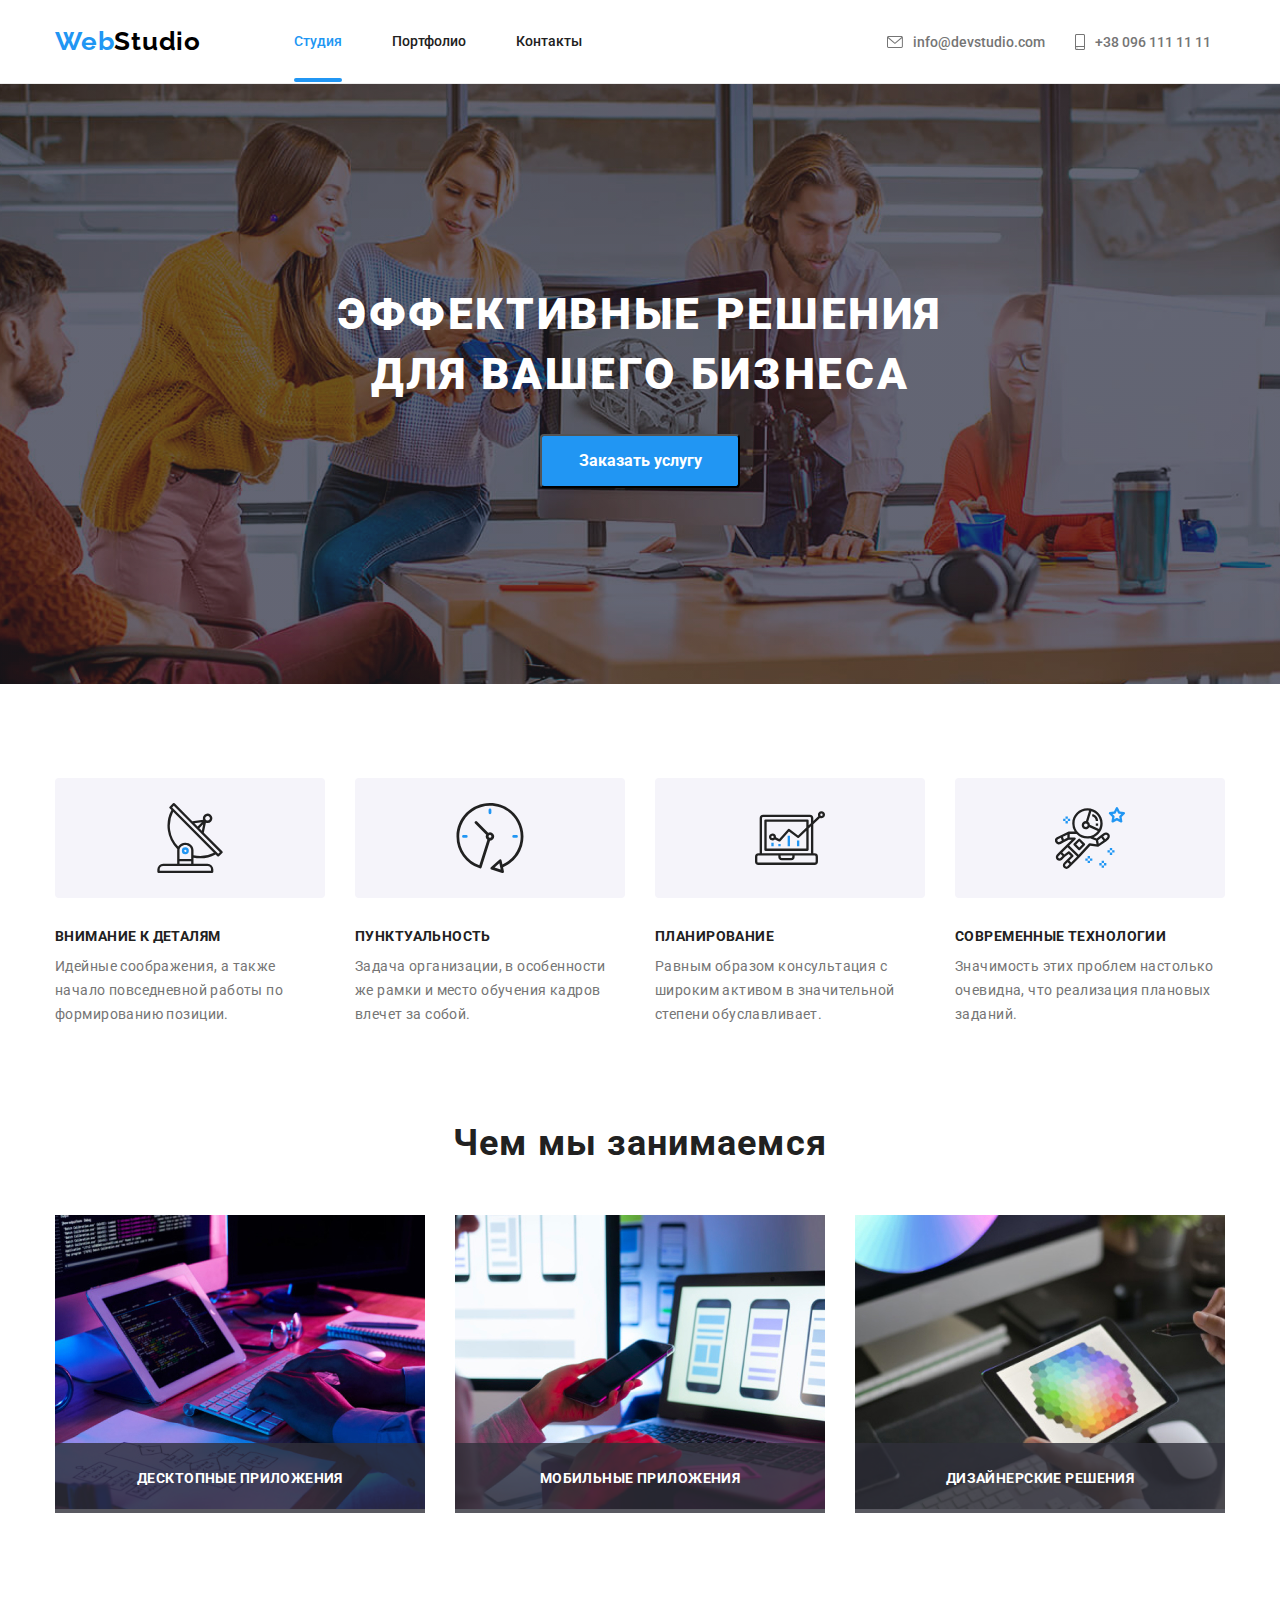
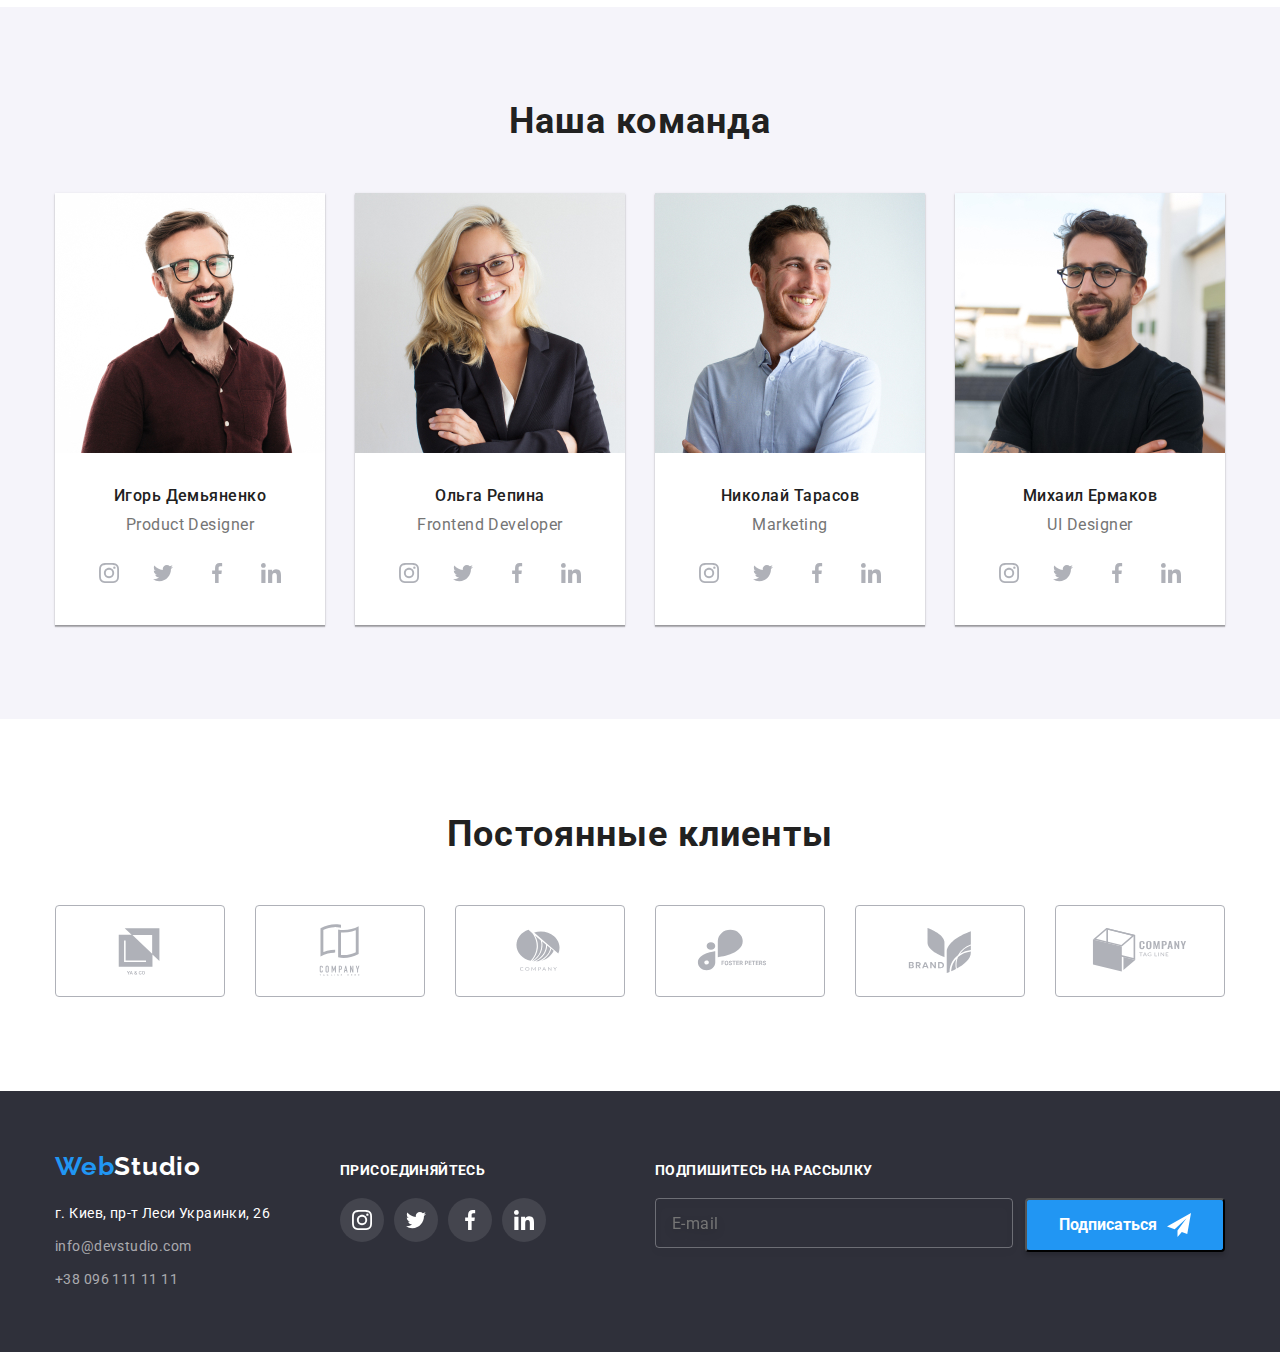
==== commit 734c5652: "save" ====
--- a/index.html
+++ b/index.html
@@ -27,7 +27,7 @@
 
                 <nav class="navigation">
                     <ul class="site-nav">
-                        <li class="item"><a href="./studio.html" class="link nav current">Студия</a></li>
+                        <li class="item"><a href="./index.html" class="link nav current">Студия</a></li>
                         <li class="item"><a href="./portfolio.html" class="link nav">Портфолио</a></li>
                         <li class="item"><a href="" class="link nav">Контакты</a></li>
                     </ul>
--- a/css/main.min.css
+++ b/css/main.min.css
@@ -1,2 +1,2 @@
-:root{--primary-text-color: #757575;--title-text-color: #212121;--accent-color: #2196F3;--primary-bg-color: #FFFFFF}html{-webkit-box-sizing:border-box;box-sizing:border-box}body{background:var(--primary-bg-color);color:var(--primary-text-color);font-family:Roboto;font-style:normal}.link{text-decoration:none}ul{list-style:none;margin:0;padding:0}h1,h2,h3,p{margin:0}.img{display:block;width:100%;height:auto}*,*::before,*::after{-webkit-box-sizing:inherit;box-sizing:inherit}.container{width:100%;padding-left:15px;padding-right:15px;margin-left:auto;margin-right:auto}@media screen and (min-width: 480px){.container{width:480px}}@media screen and (min-width: 480px){.container{width:480px}}@media screen and (min-width: 768px){.container{width:768px}}@media screen and (min-width: 768px){.container{width:768px}}@media screen and (min-width: 1200px){.container{width:1200px}}@media screen and (min-width: 1200px){.container{width:1200px}}.button{display:inline-block;-webkit-box-align:center;-ms-flex-align:center;align-items:center;min-width:200px;padding:10px 32px;color:var(--primary-bg-color);background-color:#2196F3;-webkit-box-shadow:0px 4px 4px rgba(0,0,0,0.15);box-shadow:0px 4px 4px rgba(0,0,0,0.15);border-radius:4px;font-weight:700;font-size:16px;line-height:1.87;-webkit-transition:background-color 250ms cubic-bezier(0.4, 0, 0.2, 1);transition:background-color 250ms cubic-bezier(0.4, 0, 0.2, 1)}.button:hover,.button:focus{background-color:#188CE8}.text-social{font-style:normal;font-weight:700;font-size:14px;line-height:16px;letter-spacing:0.03em;text-transform:uppercase;margin-bottom:20px;color:#FFFFFF}.social-list{display:-webkit-box;display:-ms-flexbox;display:flex;-webkit-box-pack:center;-ms-flex-pack:center;justify-content:center;-webkit-box-align:center;-ms-flex-align:center;align-items:center}.social-icon{display:-webkit-box;display:-ms-flexbox;display:flex;width:44px;height:44px;margin-right:10px;border-radius:50%;background:rgba(255,255,255,0.1);-webkit-box-pack:center;-ms-flex-pack:center;justify-content:center;-webkit-box-align:center;-ms-flex-align:center;align-items:center;-webkit-transition:background-color 250ms cubic-bezier(0.4, 0, 0.2, 1);transition:background-color 250ms cubic-bezier(0.4, 0, 0.2, 1)}.social-icon:hover,.social-icon:focus{background-color:#2196F3}.social-item:last-child{margin-right:0px}.logo-footer{margin-bottom:20px}.page-footer .logo-left{color:#2196f3;text-decoration:none;font-family:'Raleway';font-style:normal;font-weight:700;font-size:24px;line-height:28px;letter-spacing:0.03em}@media screen and (min-width: 1200px){.page-footer .logo-left{font-size:26px;line-height:31px}}.page-footer .logo-right{color:var(--primary-bg-color);text-decoration:none;font-family:'Raleway';font-style:normal;font-weight:700;font-size:24px;line-height:28px;letter-spacing:0.03em}@media screen and (min-width: 1200px){.page-footer .logo-right{font-size:26px;line-height:31px}}@media screen and (min-width: 768px) and (max-width: 1199.98px){.logo-address{margin-left:76px}}@media screen and (min-width: 1200px){.logo-address{margin-right:70px}}.page-header{min-width:100%;border-bottom:1px solid #ececec;z-index:100}.page-header .logo-left{padding-top:16px;padding-bottom:16px;color:#2196f3;text-decoration:none;font-family:Raleway;font-weight:700;font-size:24px;line-height:28px;letter-spacing:.03em}@media screen and (min-width: 768px){.page-header .logo-left{padding-top:26px;padding-bottom:26px}}@media screen and (min-width: 1200px){.page-header .logo-left{font-size:26px;line-height:31px}}.page-header .logo-right{padding-top:16px;padding-bottom:16px;color:#000000;font-family:Raleway;font-weight:700;font-size:24px;line-height:28px;letter-spacing:.03em}@media screen and (min-width: 768px){.page-header .logo-right{padding-top:26px;padding-bottom:26px}}@media screen and (min-width: 1200px){.page-header .logo-right{font-size:26px;line-height:31px}}.nav{display:block;padding-top:32px;padding-bottom:32px;position:relative;-webkit-transition:color 250ms cubic-bezier(0.4, 0, 0.2, 1);transition:color 250ms cubic-bezier(0.4, 0, 0.2, 1)}@media screen and (min-width: 768px) and (max-width: 1199.98px){.nav::after{position:absolute;content:'';display:block;bottom:0%;left:0%;width:100%;height:4px;background:#2196f3;border-radius:2px;opacity:0;-webkit-transition:opacity 250ms cubic-bezier(0.4, 0, 0.2, 1);transition:opacity 250ms cubic-bezier(0.4, 0, 0.2, 1)}}@media screen and (min-width: 1200px){.nav::after{position:absolute;content:'';display:block;bottom:0%;left:0%;width:100%;height:4px;background:#2196f3;border-radius:2px;opacity:0;-webkit-transition:opacity 250ms cubic-bezier(0.4, 0, 0.2, 1);transition:opacity 250ms cubic-bezier(0.4, 0, 0.2, 1)}}.site-nav{display:-webkit-box;display:-ms-flexbox;display:flex;font-weight:500;font-size:14px;line-height:1.14}.site-nav .item+.item{margin-left:50px}.site-nav .link{color:var(--title-text-color)}.site-nav .link.current{color:var(--accent-color);text-decoration:none}.item .nav:hover,.item .nav:focus{color:var(--accent-color)}.nav.current::after{position:absolute;content:'';display:block;bottom:-1px;left:0%;width:100%;height:4px;background:#2196f3;border-radius:2px;opacity:1}.nav:hover::after,.nav:focus::after{opacity:1}.navigation{max-width:100%}@media screen and (max-width: 767.98px){.navigation{display:none}}@media screen and (min-width: 768px) and (max-width: 1199.98px){.navigation{display:-webkit-box;display:-ms-flexbox;display:flex;margin-left:88px;-webkit-box-align:center;-ms-flex-align:center;align-items:center}}@media screen and (min-width: 1200px){.navigation{margin-left:93px;display:-webkit-box;display:-ms-flexbox;display:flex;-webkit-box-pack:baseline;-ms-flex-pack:baseline;justify-content:baseline;-webkit-box-align:center;-ms-flex-align:center;align-items:center}}.menu-toggle--open{display:-webkit-box;display:-ms-flexbox;display:flex;min-width:40px;min-height:40px;margin:0;padding:12px 8px;border:none;background-color:transparent;cursor:pointer;position:absolute;top:10px;right:15px;z-index:500}@media screen and (min-width: 768px){.menu-toggle--open{display:none}}.menu-toggle--open:hover,.menu-toggle--open:focus{fill:var(--accent-color);cursor:pointer}.icon-open-menu{width:24px;height:16px}.main-nav{display:-webkit-box;display:-ms-flexbox;display:flex;position:relative;-webkit-box-align:center;-ms-flex-align:center;align-items:center;min-width:100%;margin-left:auto;margin-right:auto}@media screen and (max-width: 767.98px){.main-nav{display:-webkit-box;display:-ms-flexbox;display:flex;-webkit-box-pack:justify;-ms-flex-pack:justify;justify-content:space-between}}.contacts-list{display:-webkit-box;display:-ms-flexbox;display:flex;-webkit-box-orient:vertical;-webkit-box-direction:normal;-ms-flex-direction:column;flex-direction:column;margin-left:84px}@media screen and (min-width: 768px) and (max-width: 1199.98px){.contacts-list{padding-top:21px;padding-bottom:21px}.contacts-list li:first-child{margin-bottom:10px}}@media screen and (min-width: 1200px){.contacts-list{display:-webkit-box;display:-ms-flexbox;display:flex;-webkit-box-orient:horizontal;-webkit-box-direction:normal;-ms-flex-direction:row;flex-direction:row;margin-left:305px}}@media screen and (min-width: 1200px){.contacts-list li+li{margin-left:30px}}@media screen and (min-width: 1200px){.contacts{display:block;padding-top:32px;padding-bottom:32px}}.contacts-list .link{color:var(--primary-text-color);font-weight:500;font-size:12px;line-height:14px;-webkit-transition:color 250ms cubic-bezier(0.4, 0, 0.2, 1);transition:color 250ms cubic-bezier(0.4, 0, 0.2, 1)}@media screen and (min-width: 1200px){.contacts-list .link{font-weight:500;font-size:14px;line-height:16px}}.contacts-list .link:hover,.contacts-list .link:focus{color:var(--accent-color)}.tel,.mail{display:-webkit-box;display:-ms-flexbox;display:flex;-webkit-box-align:center;-ms-flex-align:center;align-items:center;color:var(--primary-text-color)}.header-icon{height:14px;margin-right:8px;fill:currentColor;-webkit-transition:color 250ms cubic-bezier(0.4, 0, 0.2, 1);transition:color 250ms cubic-bezier(0.4, 0, 0.2, 1)}@media screen and (min-width: 1200px){.header-icon{margin-right:10px}}.header-icon:hover,.header-icon:focus{color:var(--accent-color)}@media screen and (min-width: 768px) and (max-width: 1199.98px){.envelope{width:14px;height:10px}}@media screen and (min-width: 1200px){.envelope{width:16px;height:12px}}@media screen and (min-width: 768px) and (max-width: 1199.98px){.smartphone{width:10px;height:14px}}@media screen and (min-width: 1200px){.smartphone{width:10px;height:16px}}.order-service{min-width:480px;height:400px;padding-bottom:118px;padding-top:118px;margin-left:auto;margin-right:auto;text-align:center;background-image:-webkit-gradient(linear, left top, left bottom, from(rgba(47,48,58,0.4)), to(rgba(47,48,58,0.4))),url(/images/order-service/Header-mb.jpg);background-image:linear-gradient(rgba(47,48,58,0.4), rgba(47,48,58,0.4)),url(/images/order-service/Header-mb.jpg);background-color:#c4c4c4;background-repeat:no-repeat;background-position:center;background-size:cover}@media (min-device-pixel-ratio: 2), (-webkit-min-device-pixel-ratio: 2), (min-resolution: 192dpi), (min-resolution: 2dppx){.order-service{background-image:-webkit-gradient(linear, left top, left bottom, from(rgba(47,48,58,0.4)), to(rgba(47,48,58,0.4))),url(/images/order-service/Header-mb@2x.jpg);background-image:linear-gradient(rgba(47,48,58,0.4), rgba(47,48,58,0.4)),url(/images/order-service/Header-mb@2x.jpg)}}@media screen and (min-width: 768px) and (max-width: 1199.98px){.order-service{background-image:-webkit-gradient(linear, left top, left bottom, from(rgba(47,48,58,0.4)), to(rgba(47,48,58,0.4))),url(/images/order-service/Header-tb.jpg);background-image:linear-gradient(rgba(47,48,58,0.4), rgba(47,48,58,0.4)),url(/images/order-service/Header-tb.jpg);min-width:768px}}@media screen and (min-width: 768px) and (max-width: 1199.98px) and (min-device-pixel-ratio: 2), screen and (min-width: 768px) and (max-width: 1199.98px) and (-webkit-min-device-pixel-ratio: 2), screen and (min-width: 768px) and (max-width: 1199.98px) and (min-resolution: 192dpi), screen and (min-width: 768px) and (max-width: 1199.98px) and (min-resolution: 2dppx){.order-service{background-image:-webkit-gradient(linear, left top, left bottom, from(rgba(47,48,58,0.4)), to(rgba(47,48,58,0.4))),url(/images/order-service/Header-tb@2x.jpg);background-image:linear-gradient(rgba(47,48,58,0.4), rgba(47,48,58,0.4)),url(/images/order-service/Header-tb@2x.jpg)}}@media screen and (min-width: 1200px){.order-service{background-image:-webkit-gradient(linear, left top, left bottom, from(rgba(47,48,58,0.4)), to(rgba(47,48,58,0.4))),url(/images/order-service/Header-dst.jpg);background-image:linear-gradient(rgba(47,48,58,0.4), rgba(47,48,58,0.4)),url(/images/order-service/Header-dst.jpg);min-width:1200px;height:600px;padding-bottom:200px;padding-top:200px}}@media screen and (min-width: 1200px) and (min-device-pixel-ratio: 2), screen and (min-width: 1200px) and (-webkit-min-device-pixel-ratio: 2), screen and (min-width: 1200px) and (min-resolution: 192dpi), screen and (min-width: 1200px) and (min-resolution: 2dppx){.order-service{background-image:-webkit-gradient(linear, left top, left bottom, from(rgba(47,48,58,0.4)), to(rgba(47,48,58,0.4))),url(/images/order-service/Header-dst@2x.jpg);background-image:linear-gradient(rgba(47,48,58,0.4), rgba(47,48,58,0.4)),url(/images/order-service/Header-dst@2x.jpg)}}.order-service .title{margin-bottom:30px;margin-top:0;color:var(--primary-bg-color);font-weight:900;font-size:26px;line-height:42px;letter-spacing:0.06em;text-transform:uppercase;text-align:center}@media screen and (min-width: 1200px){.order-service .title{font-size:44px;line-height:60px}}.feature{padding-bottom:60px;padding-top:60px}@media screen and (min-width: 768px){.feature{padding-bottom:60px;padding-top:60px}}@media screen and (min-width: 1200px){.feature{padding-bottom:94px;padding-top:94px}}@media screen and (min-width: 768px){.feature__list{display:-webkit-box;display:-ms-flexbox;display:flex}}@media screen and (min-width: 768px) and (max-width: 1199.98px){.feature__list{-ms-flex-wrap:wrap;flex-wrap:wrap}}.feature__title{margin-bottom:10px;color:var(--title-text-color);font-weight:700;font-size:14px;line-height:16px;letter-spacing:0.03em;text-transform:uppercase}@media screen and (max-width: 767.98px){.feature__title{text-align:center}}.feature__text{font-size:14px;line-height:24px;letter-spacing:0.03em}@media screen and (max-width: 767.98px){.feature__card{width:450px;height:226px}}@media screen and (max-width: 767.98px){.feature__card:not(:last-child){margin-bottom:30px}}@media screen and (min-width: 768px) and (max-width: 1199.98px){.feature__card{width:354px;height:226px}.feature__card:nth-child(2n+1){margin-right:30px}.feature__card:nth-child(-n+2){margin-bottom:30px}}@media screen and (min-width: 1200px){.feature__card{width:270px;height:251px}.feature__card:not(:last-child){margin-right:30px}}.feature__icon{display:-webkit-box;display:-ms-flexbox;display:flex;margin-bottom:30px;width:100%;height:120px;-webkit-box-pack:center;-ms-flex-pack:center;justify-content:center;-webkit-box-align:center;-ms-flex-align:center;align-items:center;background:#F5F4FA;border-radius:4px}.work{padding-bottom:94px}@media screen and (max-width: 767.98px){.work{display:none}}@media screen and (min-width: 768px) and (max-width: 1199.98px){.work{display:none}}.work__list{display:-webkit-box;display:-ms-flexbox;display:flex}.work__list li+li{margin-left:30px}.work__title{margin-bottom:50px;color:var(--title-text-color);font-weight:700;font-size:36px;line-height:1.16;text-align:center;letter-spacing:0.03em}.work__example{display:-webkit-box;display:-ms-flexbox;display:flex;position:relative}.work__example-title{display:-webkit-box;display:-ms-flexbox;display:flex;position:absolute;-webkit-box-align:center;-ms-flex-align:center;align-items:center;-webkit-box-pack:center;-ms-flex-pack:center;justify-content:center;width:370px;height:70px;background:rgba(47,48,58,0.8);bottom:0%;right:0%;font-style:normal;font-weight:700;font-size:14px;line-height:16px;text-align:center;letter-spacing:0.03em;text-transform:uppercase;color:#FFFFFF}.section-team{width:100%;padding-bottom:60px;padding-top:60px;background-color:#f5f4fa}@media screen and (min-width: 1200px){.section-team{padding-bottom:94px;padding-top:94px}}.section-team .section-title{margin-bottom:30px;color:var(--title-text-color);font-weight:700;font-size:28px;line-height:33px;text-align:center;letter-spacing:0.03em}@media screen and (min-width: 1200px){.section-team .section-title{font-size:36px;line-height:1.16;margin-bottom:50px}}@media screen and (min-width: 768px){.section-team .team-list{display:-webkit-box;display:-ms-flexbox;display:flex;-ms-flex-wrap:wrap;flex-wrap:wrap;margin:-15px}}.section-team .team-list .team-card{background:#ffffff;-webkit-box-shadow:0px 1px 3px rgba(0,0,0,0.12),0px 1px 1px rgba(0,0,0,0.14),0px 2px 1px rgba(0,0,0,0.2);box-shadow:0px 1px 3px rgba(0,0,0,0.12),0px 1px 1px rgba(0,0,0,0.14),0px 2px 1px rgba(0,0,0,0.2)}@media screen and (max-width: 767.98px){.section-team .team-list .team-card:not(:last-child){margin-bottom:30px}}@media screen and (min-width: 768px) and (max-width: 1199.98px){.section-team .team-list .team-card:nth-child(2n+1){margin-right:30px}.section-team .team-list .team-card:nth-child(-n+2){margin-bottom:30px}}@media screen and (min-width: 1200px){.section-team .team-list .team-card:not(:last-child){margin-right:30px}}@media screen and (max-width: 767.98px){.section-team .team-list .team-card-images{width:450px;height:460px}}@media screen and (min-width: 768px) and (max-width: 1199.98px){.section-team .team-list .team-card-images{width:354px;height:374px}}@media screen and (min-width: 1200px){.section-team .team-list .team-card-images{width:270px;height:260px}}.section-team .team-list .team-card .team-content{text-align:center;padding-top:30px;padding-bottom:24px}@media screen and (min-width: 1200px){.section-team .team-list .team-card .team-content{padding-top:30px;padding-bottom:30px}}.section-team .team-list .team-card .team-content .title{margin-bottom:10px;color:var(--title-text-color);font-weight:500;font-size:16px;line-height:1.18;letter-spacing:0.03em;text-align:center}.section-team .team-list .team-card .team-content .text{margin-bottom:16px;letter-spacing:0.03em;font-size:16px;color:var(--primary-text-color);line-height:1.18;text-align:center}.section-team .team-list .team-card .item-list{display:-webkit-box;display:-ms-flexbox;display:flex;-webkit-box-align:center;-ms-flex-align:center;align-items:center;-webkit-box-pack:center;-ms-flex-pack:center;justify-content:center}.section-team .team-list .team-card .item-list .item-team{display:-webkit-box;display:-ms-flexbox;display:flex;-webkit-box-pack:center;-ms-flex-pack:center;justify-content:center;-webkit-box-align:center;-ms-flex-align:center;align-items:center}.section-team .team-list .team-card .item-list .item-team .item-icon{display:-webkit-box;display:-ms-flexbox;display:flex;width:44px;height:44px;margin-right:10px;border-radius:50%;-webkit-box-pack:center;-ms-flex-pack:center;justify-content:center;-webkit-box-align:center;-ms-flex-align:center;align-items:center;background-color:#ffffff;-webkit-transition:background-color 250ms cubic-bezier(0.4, 0, 0.2, 1);transition:background-color 250ms cubic-bezier(0.4, 0, 0.2, 1)}.section-team .team-list .team-card .item-list .item-team .item-icon:last-child{margin-right:0px}.section-team .team-list .team-card .item-list .item-team .item-icon:hover,.section-team .team-list .team-card .item-list .item-team .item-icon:focus{background-color:#2196f3}.section-team .team-list .team-card .item-list .item-team .item-icon:hover .icon-team,.section-team .team-list .team-card .item-list .item-team .item-icon:focus .icon-team{fill:#ffffff}.section-team .team-list .team-card .item-list .item-team .icon-team{height:20px;fill:#afb1b8;-webkit-transition:fill 250ms cubic-bezier(0.4, 0, 0.2, 1);transition:fill 250ms cubic-bezier(0.4, 0, 0.2, 1)}.clients{padding-bottom:60px;padding-top:60px}@media screen and (min-width: 1200px){.clients{padding-bottom:94px;padding-top:94px}}.clients__title{font-weight:700;font-size:28px;line-height:33px;text-align:center;letter-spacing:0.03em;margin-bottom:30px;color:#212121}@media screen and (min-width: 1200px){.clients__title{font-size:36px;line-height:42px;margin-bottom:50px}}.clients__list{display:-webkit-box;display:-ms-flexbox;display:flex;-ms-flex-wrap:wrap;flex-wrap:wrap;margin:0;padding:0;-webkit-box-pack:center;-ms-flex-pack:center;justify-content:center;-webkit-box-align:center;-ms-flex-align:center;align-items:center}.clients__logo{display:-webkit-box;display:-ms-flexbox;display:flex;width:210px;height:92px;-webkit-box-pack:center;-ms-flex-pack:center;justify-content:center;-webkit-box-align:center;-ms-flex-align:center;align-items:center;border:1px solid #AFB1B8;border-radius:4px;-webkit-transition:border 250ms cubic-bezier(0.4, 0, 0.2, 1);transition:border 250ms cubic-bezier(0.4, 0, 0.2, 1)}@media screen and (min-width: 768px) and (max-width: 1199.98px){.clients__logo{width:226px}}@media screen and (min-width: 1200px){.clients__logo{width:170px}}.clients__logo:hover,.clients__logo:focus{border:1px solid #2196F3}.clients__logo:hover .icon-logo,.clients__logo:focus .icon-logo{fill:#2196F3}.clients__item{display:-webkit-box;display:-ms-flexbox;display:flex;-webkit-box-pack:center;-ms-flex-pack:center;justify-content:center;-webkit-box-align:center;-ms-flex-align:center;align-items:center}@media screen and (min-width: 320px) and (max-width: 479px){.clients__item{width:210px;margin-right:0}.clients__item:not(:last-child){margin-bottom:30px}}@media screen and (max-width: 767.98px){.clients__item{width:210px}.clients__item:not(:nth-child(2n)){margin-right:30px}.clients__item:nth-child(-n+4){margin-bottom:30px}}@media screen and (min-width: 768px) and (max-width: 1199.98px){.clients__item{width:226px;margin-bottom:30px}.clients__item:not(:nth-child(3n)){margin-right:30px}}@media screen and (min-width: 1200px){.clients__item{-ms-flex-preferred-size:170px;flex-basis:170px}.clients__item:not(:last-child){margin-right:30px}}.icon-logo{height:60px;fill:#AFB1B8;-webkit-transition:fill 250ms cubic-bezier(0.4, 0, 0.2, 1);transition:fill 250ms cubic-bezier(0.4, 0, 0.2, 1)}.page-footer{padding-top:60px;padding-bottom:60px;background:#2F303A}.footer{width:100%}@media screen and (max-width: 767.98px){.footer{text-align:center;-webkit-box-pack:center;-ms-flex-pack:center;justify-content:center}}@media screen and (min-width: 768px) and (max-width: 1199.98px){.footer{display:-webkit-box;display:-ms-flexbox;display:flex;-webkit-box-orient:vertical;-webkit-box-direction:normal;-ms-flex-direction:column;flex-direction:column;-webkit-box-align:center;-ms-flex-align:center;align-items:center;text-align:center;-webkit-box-pack:center;-ms-flex-pack:center;justify-content:center}}@media screen and (min-width: 1200px){.footer{display:-webkit-box;display:-ms-flexbox;display:flex;-webkit-box-align:baseline;-ms-flex-align:baseline;align-items:baseline}}.footer-list li+li{margin-top:8px}@media screen and (min-width: 1200px){.footer-list li+li{margin-top:9px}}.footer-list .link-address{font-family:'Roboto';font-style:normal;color:var(--primary-bg-color);text-decoration:none;font-size:14px;line-height:1.71;letter-spacing:0.03em;-webkit-transition:color 250ms cubic-bezier(0.4, 0, 0.2, 1);transition:color 250ms cubic-bezier(0.4, 0, 0.2, 1)}.footer-list .link-address:hover,.footer-list .link-address:focus{color:var(--accent-color)}.footer-list .link{font-family:'Roboto';font-style:normal;color:rgba(255,255,255,0.6);font-size:14px;line-height:1.71;letter-spacing:0.03em;-webkit-transition:color 250ms cubic-bezier(0.4, 0, 0.2, 1);transition:color 250ms cubic-bezier(0.4, 0, 0.2, 1)}.footer-list .link:hover,.footer-list .link:focus{color:var(--accent-color)}@media screen and (max-width: 767.98px){.footer .social{margin-top:60px;margin-bottom:60px}}@media screen and (min-width: 768px) and (max-width: 1199.98px){.footer .social{margin-right:89px}}@media screen and (min-width: 1200px){.footer .social{margin-right:auto}}.footer-icon{height:20px;fill:#FFFFFF}.footer-form{display:-webkit-box;display:-ms-flexbox;display:flex}@media screen and (max-width: 1199.98px){.footer-form{-webkit-box-orient:vertical;-webkit-box-direction:normal;-ms-flex-direction:column;flex-direction:column}}.footer-btn{display:-webkit-box;display:-ms-flexbox;display:flex;cursor:pointer;-webkit-box-pack:center;-ms-flex-pack:center;justify-content:center;text-align:center;margin-left:auto;margin-right:auto}.footer-input{font-style:normal;font-weight:400;font-size:16px;line-height:20px;letter-spacing:0.03em;display:-webkit-box;display:-ms-flexbox;display:flex;-webkit-box-align:center;-ms-flex-align:center;align-items:center;margin-left:auto;margin-right:auto;color:rgba(255,255,255,0.6);width:450px;height:50px;background-color:transparent;border:1px solid rgba(255,255,255,0.3);-webkit-filter:drop-shadow(0px 4px 4px rgba(0,0,0,0.15));filter:drop-shadow(0px 4px 4px rgba(0,0,0,0.15));border-radius:4px;padding-left:16px;-webkit-transition:outline 250ms cubic-bezier(0.4, 0, 0.2, 1),border-color 250ms cubic-bezier(0.4, 0, 0.2, 1);transition:outline 250ms cubic-bezier(0.4, 0, 0.2, 1),border-color 250ms cubic-bezier(0.4, 0, 0.2, 1)}@media screen and (min-width: 1200px){.footer-input{max-width:358px;margin-right:12px}}@media screen and (max-width: 1199.98px){.footer-input{margin-bottom:20px}}@media screen and (max-width: 767.98px){.footer-input{width:100%;max-width:450px}}.footer-input:hover,.footer-input:focus{outline:0;border-color:#fff}@media screen and (min-width: 1200px){.email-form{margin-left:auto}}.email-title{font-style:normal;font-weight:700;font-size:14px;line-height:16px;letter-spacing:0.03em;text-transform:uppercase;color:#FFFFFF;margin-bottom:20px}.icon-send{margin-left:10px;fill:currentColor}@media screen and (min-width: 768px) and (max-width: 1199.98px){.logo-social{display:-webkit-box;display:-ms-flexbox;display:flex;-webkit-box-pack:justify;-ms-flex-pack:justify;justify-content:space-between;-webkit-box-align:baseline;-ms-flex-align:baseline;align-items:baseline;margin-bottom:60px;width:100%;padding:0}}@media screen and (min-width: 1200px){.logo-social{display:-webkit-box;display:-ms-flexbox;display:flex;-webkit-box-align:baseline;-ms-flex-align:baseline;align-items:baseline}}.backdrop{z-index:1000;position:fixed;width:100%;height:100%;top:0%;left:0%;background:rgba(0,0,0,0.2);opacity:1;-webkit-transition:opacity 250ms cubic-bezier(0.4, 0, 0.2, 1),visibility 250ms cubic-bezier(0.4, 0, 0.2, 1);transition:opacity 250ms cubic-bezier(0.4, 0, 0.2, 1),visibility 250ms cubic-bezier(0.4, 0, 0.2, 1)}.backdrop.is-hidden{opacity:0;pointer-events:none;visibility:hidden}.backdrop.is-hidden .form{-webkit-transform:translate(-50%, -50%) scale(0, 5);transform:translate(-50%, -50%) scale(0, 5);opacity:0}.form{position:absolute;padding:40px;width:calc(100vw - 30px);height:auto;top:50%;left:50%;-webkit-transform:translate(-50%, -50%) scale(1);transform:translate(-50%, -50%) scale(1);background:#FFFFFF;-webkit-box-shadow:0px 1px 3px rgba(0,0,0,0.12),0px 1px 1px rgba(0,0,0,0.14),0px 2px 1px rgba(0,0,0,0.2);box-shadow:0px 1px 3px rgba(0,0,0,0.12),0px 1px 1px rgba(0,0,0,0.14),0px 2px 1px rgba(0,0,0,0.2);border-radius:4px;opacity:1;-webkit-transition:opasity 250ms cubic-bezier(0.4, 0, 0.2, 1),-webkit-transform 250ms cubic-bezier(0.4, 0, 0.2, 1);transition:opasity 250ms cubic-bezier(0.4, 0, 0.2, 1),-webkit-transform 250ms cubic-bezier(0.4, 0, 0.2, 1);transition:transform 250ms cubic-bezier(0.4, 0, 0.2, 1),opasity 250ms cubic-bezier(0.4, 0, 0.2, 1);transition:transform 250ms cubic-bezier(0.4, 0, 0.2, 1),opasity 250ms cubic-bezier(0.4, 0, 0.2, 1),-webkit-transform 250ms cubic-bezier(0.4, 0, 0.2, 1)}@media screen and (min-width: 768px){.form{width:450px}}@media screen and (min-width: 1200px){.form{width:528px}}.form-title{display:block;font-style:normal;font-weight:700;font-size:20px;line-height:23px;text-align:center;letter-spacing:0.03em;margin-bottom:12px;color:#212121}.form-group{display:block;margin-bottom:10px}.form-group:last-child{margin-bottom:0px}.form-comment{display:block;margin-bottom:20px;font-style:normal;font-weight:400;font-size:12px;line-height:14px;letter-spacing:0.01em;color:#757575}.form-policy-group{display:-webkit-box;display:-ms-flexbox;display:flex;-webkit-box-align:center;-ms-flex-align:center;align-items:center;-webkit-box-pack:center;-ms-flex-pack:center;justify-content:center;margin-bottom:30px;font-family:'Roboto';font-style:normal;font-weight:400;font-size:14px;line-height:24px;letter-spacing:0.03em;color:#757575}.form-label{display:block;margin-bottom:4px;font-style:normal;font-weight:400;font-size:12px;line-height:14px;letter-spacing:0.01em;color:#757575}.form-icon{position:absolute;top:11px;left:12px;-webkit-transition:fill 250ms cubic-bezier(0.4, 0, 0.2, 1);transition:fill 250ms cubic-bezier(0.4, 0, 0.2, 1)}.form-input{display:-webkit-box;display:-ms-flexbox;display:flex;width:100%;height:40px;padding:12px 16px;padding-left:42px;border:1px solid rgba(33,33,33,0.2);border-radius:4px;outline:transparent;-webkit-transition:border-color 250ms cubic-bezier(0.4, 0, 0.2, 1);transition:border-color 250ms cubic-bezier(0.4, 0, 0.2, 1)}.form-input:hover,.form-input:focus{border-color:var(--accent-color)}.form-input-container{position:relative;-webkit-transition:border-color 250ms cubic-bezier(0.4, 0, 0.2, 1);transition:border-color 250ms cubic-bezier(0.4, 0, 0.2, 1)}.form-input-container:focus-within .form-input{border-color:var(--accent-color)}.form-input-container:focus-within .form-icon{fill:var(--accent-color)}.modal-form{margin-left:auto;margin-right:auto}.icon-close{width:18px;height:18px}.close{display:-webkit-box;display:-ms-flexbox;display:flex;width:30px;height:30px;position:absolute;top:0%;right:0%;margin-top:8px;margin-right:8px;-webkit-box-pack:center;-ms-flex-pack:center;justify-content:center;-webkit-box-align:center;-ms-flex-align:center;align-items:center;background:#FFFFFF;border:1px solid rgba(0,0,0,0.1);border-radius:50%;-webkit-transition:fill 250ms cubic-bezier(0.4, 0, 0.2, 1);transition:fill 250ms cubic-bezier(0.4, 0, 0.2, 1)}.close:hover,.close:focus{fill:var(--accent-color)}.comment{width:100%;height:120px;background-color:transparent;border:1px solid rgba(33,33,33,0.2);border-radius:4px;resize:none;padding:16px 12px;-webkit-transition:outline 250ms cubic-bezier(0.4, 0, 0.2, 1);transition:outline 250ms cubic-bezier(0.4, 0, 0.2, 1)}.comment:placeholder-shown{font-size:12px;line-height:14px;letter-spacing:0.01em;color:rgba(117,117,117,0.5)}.comment:focus,.comment:hover{outline:1px solid var(--accent-color)}.checkbox{display:-webkit-box;display:-ms-flexbox;display:flex;margin-right:9px;-webkit-box-align:center;-ms-flex-align:center;align-items:center;-webkit-box-pack:center;-ms-flex-pack:center;justify-content:center;width:16px;height:15px;border:2px solid #212121;border-radius:2px;-webkit-transition:background-color 250ms cubic-bezier(0.4, 0, 0.2, 1),border-color 250ms cubic-bezier(0.4, 0, 0.2, 1);transition:background-color 250ms cubic-bezier(0.4, 0, 0.2, 1),border-color 250ms cubic-bezier(0.4, 0, 0.2, 1)}.checkbox-icon{opacity:0;-webkit-transition:opacity 250ms cubic-bezier(0.4, 0, 0.2, 1),fill 250ms cubic-bezier(0.4, 0, 0.2, 1);transition:opacity 250ms cubic-bezier(0.4, 0, 0.2, 1),fill 250ms cubic-bezier(0.4, 0, 0.2, 1)}.checkbox-label{font-style:normal;font-weight:400;font-size:14px;line-height:24px;letter-spacing:0.03em;color:#757575}.checkbox-label-link{font-style:normal;font-weight:400;font-size:14px;line-height:24px;letter-spacing:0.03em;-webkit-text-decoration-line:underline;text-decoration-line:underline;color:#2196F3}.custom-checkbox{-webkit-appearance:none;-moz-appearance:none;appearance:none}.custom-checkbox:checked+.checkbox{background-color:#2196F3;border-color:#2196F3}.custom-checkbox:checked+.checkbox .checkbox-icon{opacity:1;fill:#FFFFFF}.btn-submit{display:-webkit-box;display:-ms-flexbox;display:flex;-webkit-box-align:center;-ms-flex-align:center;align-items:center;-webkit-box-pack:center;-ms-flex-pack:center;justify-content:center;margin-right:auto;margin-left:auto;cursor:pointer;border:none;-webkit-box-shadow:0px 4px 4px rgba(0,0,0,0.15);box-shadow:0px 4px 4px rgba(0,0,0,0.15);border-radius:4px;outline:transparent}.portfolio{padding-top:60px;padding-bottom:60px}@media screen and (min-width: 1200px){.portfolio{padding-top:94px;padding-bottom:94px}}.filter-list{display:-webkit-box;display:-ms-flexbox;display:flex;-ms-flex-wrap:wrap;flex-wrap:wrap;margin-bottom:40px;-webkit-box-align:center;-ms-flex-align:center;align-items:center}@media screen and (min-width: 768px){.filter-list{margin-bottom:30px;-webkit-box-pack:center;-ms-flex-pack:center;justify-content:center}}@media screen and (min-width: 1200px){.filter-list{margin-bottom:50px;-webkit-box-pack:center;-ms-flex-pack:center;justify-content:center}}.filter-list li+li{margin-left:8px}@media screen and (max-width: 767.98px){.filter-link:not(:nth-child(n+4)){margin-bottom:15px}}.btn{padding:6px 22px;color:var(--title-text-color);background:#F5F4FA;cursor:pointer;font-family:'Roboto';font-style:normal;font-weight:500;font-size:16px;line-height:1.6;border:none;border-radius:4px;text-align:center;letter-spacing:0.03em;-webkit-transition:background-color 250ms cubic-bezier(0.4, 0, 0.2, 1),color 250ms cubic-bezier(0.4, 0, 0.2, 1),-webkit-box-shadow 250ms cubic-bezier(0.4, 0, 0.2, 1);transition:background-color 250ms cubic-bezier(0.4, 0, 0.2, 1),color 250ms cubic-bezier(0.4, 0, 0.2, 1),-webkit-box-shadow 250ms cubic-bezier(0.4, 0, 0.2, 1);transition:background-color 250ms cubic-bezier(0.4, 0, 0.2, 1),color 250ms cubic-bezier(0.4, 0, 0.2, 1),box-shadow 250ms cubic-bezier(0.4, 0, 0.2, 1);transition:background-color 250ms cubic-bezier(0.4, 0, 0.2, 1),color 250ms cubic-bezier(0.4, 0, 0.2, 1),box-shadow 250ms cubic-bezier(0.4, 0, 0.2, 1),-webkit-box-shadow 250ms cubic-bezier(0.4, 0, 0.2, 1)}.btn:hover,.btn:focus{cursor:pointer;color:var(--primary-bg-color);background:#2196F3;-webkit-box-shadow:0px 3px 1px rgba(0,0,0,0.1),0px 1px 2px rgba(0,0,0,0.08),0px 2px 2px rgba(0,0,0,0.12);box-shadow:0px 3px 1px rgba(0,0,0,0.1),0px 1px 2px rgba(0,0,0,0.08),0px 2px 2px rgba(0,0,0,0.12)}.btn-all{padding:6px 22px;font-family:'Roboto';font-style:normal;font-weight:500;font-size:16px;line-height:1.6;border:none;border-radius:4px;text-align:center;letter-spacing:0.03em;color:#FFFFFF;background-color:#2196F3;-webkit-transition:color 250ms cubic-bezier(0.4, 0, 0.2, 1),-webkit-box-shadow 250ms cubic-bezier(0.4, 0, 0.2, 1);transition:color 250ms cubic-bezier(0.4, 0, 0.2, 1),-webkit-box-shadow 250ms cubic-bezier(0.4, 0, 0.2, 1);transition:box-shadow 250ms cubic-bezier(0.4, 0, 0.2, 1),color 250ms cubic-bezier(0.4, 0, 0.2, 1);transition:box-shadow 250ms cubic-bezier(0.4, 0, 0.2, 1),color 250ms cubic-bezier(0.4, 0, 0.2, 1),-webkit-box-shadow 250ms cubic-bezier(0.4, 0, 0.2, 1)}.btn-all:hover,.btn-all:focus{cursor:pointer;color:var(--primary-bg-color);background:#2196F3;-webkit-box-shadow:0px 3px 1px rgba(0,0,0,0.1),0px 1px 2px rgba(0,0,0,0.08),0px 2px 2px rgba(0,0,0,0.12);box-shadow:0px 3px 1px rgba(0,0,0,0.1),0px 1px 2px rgba(0,0,0,0.08),0px 2px 2px rgba(0,0,0,0.12)}.project{display:-webkit-box;display:-ms-flexbox;display:flex;-ms-flex-wrap:wrap;flex-wrap:wrap}.container-project{-webkit-box-sizing:border-box;box-sizing:border-box;background:#FFFFFF;border-bottom:1px solid #EEEEEE;border-left:1px solid #EEEEEE;border-right:1px solid #EEEEEE;-webkit-transition:-webkit-box-shadow 250ms cubic-bezier(0.4, 0, 0.2, 1);transition:-webkit-box-shadow 250ms cubic-bezier(0.4, 0, 0.2, 1);transition:box-shadow 250ms cubic-bezier(0.4, 0, 0.2, 1);transition:box-shadow 250ms cubic-bezier(0.4, 0, 0.2, 1), -webkit-box-shadow 250ms cubic-bezier(0.4, 0, 0.2, 1)}.container-project:not(:last-child){margin-bottom:30px}@media screen and (max-width: 767.98px){.container-project{width:100%;height:100%;margin-left:auto;margin-right:auto}}@media screen and (min-width: 768px) and (max-width: 1199.98px){.container-project{display:-webkit-box;display:-ms-flexbox;display:flex;-ms-flex-wrap:wrap;flex-wrap:wrap;width:354px}.container-project:nth-child(2n+1){margin-right:30px}}@media screen and (min-width: 1200px){.container-project{display:-webkit-box;display:-ms-flexbox;display:flex;-ms-flex-wrap:wrap;flex-wrap:wrap;margin-right:30px;margin-bottom:30px;width:370px}.container-project:nth-child(3n){margin-right:0}.container-project:nth-child(n+7){margin-bottom:0}}.container-project:hover,.container-project:focus{-webkit-box-shadow:0px 1px 1px rgba(0,0,0,0.12),0px 4px 4px rgba(0,0,0,0.06),1px 4px 6px rgba(0,0,0,0.16);box-shadow:0px 1px 1px rgba(0,0,0,0.12),0px 4px 4px rgba(0,0,0,0.06),1px 4px 6px rgba(0,0,0,0.16)}.container-project:hover .overlay,.container-project:hover .overlay,.container-project:focus .overlay,.container-project:focus .overlay{-webkit-transform:translateY(0);transform:translateY(0)}.container-project .title{margin-bottom:4px;font-weight:700;font-size:18px;line-height:2;letter-spacing:0.06em;color:#212121}.container-project .text{font-size:16px;line-height:1.87;letter-spacing:0.03em;color:#757575}.thumb{position:relative;overflow:hidden}.overlay{position:absolute;top:0;left:0;width:100%;height:100%;background:rgba(33,150,243,0.9);-webkit-transform:translateY(100%);transform:translateY(100%);-webkit-transition:-webkit-transform 250ms cubic-bezier(0.4, 0, 0.2, 1);transition:-webkit-transform 250ms cubic-bezier(0.4, 0, 0.2, 1);transition:transform 250ms cubic-bezier(0.4, 0, 0.2, 1);transition:transform 250ms cubic-bezier(0.4, 0, 0.2, 1), -webkit-transform 250ms cubic-bezier(0.4, 0, 0.2, 1)}@media screen and (min-width: 480px){.overlay{padding:77px 24px}}@media screen and (min-width: 768px) and (max-width: 1199.98px){.overlay{padding:49px 24px 77px 24px}}@media screen and (min-width: 1200px){.overlay{padding:63px 24px}}.overlay-text{font-style:normal;font-weight:400;font-size:18px;line-height:28px;letter-spacing:0.03em;color:#FFFFFF;text-align:left;text-shadow:0px 4px 4px rgba(0,0,0,0.25)}.content{width:100%;padding:20px 24px}@media screen and (min-width: 768px) and (max-width: 1199px){.content{-webkit-box-flex:1;-ms-flex-positive:1;flex-grow:1}}@media screen and (min-width: 768px) and (max-width: 1199.98px){.first-card{padding-bottom:56px}}.menu-container{position:fixed;top:0;left:0;width:100%;height:100%;padding-top:48px;padding-bottom:48px;padding-left:40px;z-index:999;display:-webkit-box;display:-ms-flexbox;display:flex;-webkit-box-orient:vertical;-webkit-box-direction:normal;-ms-flex-direction:column;flex-direction:column;background-color:#fff;-webkit-transform:translateX(100%);transform:translateX(100%);-webkit-transition:-webkit-transform 250ms ease-in-out;transition:-webkit-transform 250ms ease-in-out;transition:transform 250ms ease-in-out;transition:transform 250ms ease-in-out, -webkit-transform 250ms ease-in-out}.menu-container.is-open{-webkit-transform:translateX(0);transform:translateX(0)}.menu-toggle{display:-webkit-box;display:-ms-flexbox;display:flex;-webkit-box-pack:center;-ms-flex-pack:center;justify-content:center;-webkit-box-align:center;-ms-flex-align:center;align-items:center}@media screen and (min-width: 768px){.menu-toggle{display:none}}.menu-toggle--close{display:-webkit-box;display:-ms-flexbox;display:flex;min-width:40px;min-height:40px;margin:0;padding:11px;border:none;background-color:transparent;cursor:pointer;position:absolute;top:10px;right:15px;z-index:100}.menu-toggle--close:hover,.menu-toggle--close:focus{fill:var(--accent-color);cursor:pointer}.icon-close-menu{width:19px;height:19px}.mobile-menu__item:not(:last-child){margin-bottom:32px}.mobile-menu__nav-link{font-weight:500;font-size:40px;line-height:1.17;letter-spacing:0.02em;text-decoration:none;color:var(--title-text-color)}.nav__link--active{color:var(--accent-color)}.mobile-menu__contacts{margin-top:auto;margin-bottom:64px}.mobile-menu__contacts-link-tel{display:block;margin-bottom:32px;font-weight:500;font-size:34px;line-height:1.18;letter-spacing:0.02em;text-decoration:none;color:var(--accent-color)}@media screen and (max-width: 479px){.mobile-menu__contacts-link-tel{font-size:calc(20px + 1vw)}}.mobile-menu__contacts-link-mail{font-weight:500;font-size:24px;line-height:1.17;letter-spacing:0.02em;text-decoration:none;color:var(--primery-text-color)}.mobile-menu__socials{display:-webkit-box;display:-ms-flexbox;display:flex;-ms-flex-wrap:wrap;flex-wrap:wrap}.mobile-menu__items{position:relative}.mobile-menu__items:not(:last-child){margin-right:20px}.mobile-menu__socials-link{font-weight:500;font-size:18px;line-height:1.22;letter-spacing:0.02em;text-decoration:none;color:var(--accent-color)}.mobile-menu__items:not(:last-child) .mobile-menu__socials-link::after{background-color:rgba(33,33,33,0.2)}.mobile-menu__socials-link::after{content:" ";position:absolute;width:1px;height:22px;margin-left:10px}
+:root{--primary-text-color: #757575;--title-text-color: #212121;--accent-color: #2196F3;--primary-bg-color: #FFFFFF}html{-webkit-box-sizing:border-box;box-sizing:border-box}body{background:var(--primary-bg-color);color:var(--primary-text-color);font-family:Roboto;font-style:normal}.link{text-decoration:none}ul{list-style:none;margin:0;padding:0}h1,h2,h3,p{margin:0}.img{display:block;width:100%;height:auto}*,*::before,*::after{-webkit-box-sizing:inherit;box-sizing:inherit}.container{width:100%;padding-left:15px;padding-right:15px;margin-left:auto;margin-right:auto}@media screen and (min-width: 480px){.container{width:480px}}@media screen and (min-width: 480px){.container{width:480px}}@media screen and (min-width: 768px){.container{width:768px}}@media screen and (min-width: 768px){.container{width:768px}}@media screen and (min-width: 1200px){.container{width:1200px}}@media screen and (min-width: 1200px){.container{width:1200px}}.button{display:inline-block;-webkit-box-align:center;-ms-flex-align:center;align-items:center;min-width:200px;padding:10px 32px;color:var(--primary-bg-color);background-color:#2196F3;-webkit-box-shadow:0px 4px 4px rgba(0,0,0,0.15);box-shadow:0px 4px 4px rgba(0,0,0,0.15);border-radius:4px;font-weight:700;font-size:16px;line-height:1.87;-webkit-transition:background-color 250ms cubic-bezier(0.4, 0, 0.2, 1);transition:background-color 250ms cubic-bezier(0.4, 0, 0.2, 1)}.button:hover,.button:focus{background-color:#188CE8}.text-social{font-style:normal;font-weight:700;font-size:14px;line-height:16px;letter-spacing:0.03em;text-transform:uppercase;margin-bottom:20px;color:#FFFFFF}.social-list{display:-webkit-box;display:-ms-flexbox;display:flex;-webkit-box-pack:center;-ms-flex-pack:center;justify-content:center;-webkit-box-align:center;-ms-flex-align:center;align-items:center}.social-icon{display:-webkit-box;display:-ms-flexbox;display:flex;width:44px;height:44px;margin-right:10px;border-radius:50%;background:rgba(255,255,255,0.1);-webkit-box-pack:center;-ms-flex-pack:center;justify-content:center;-webkit-box-align:center;-ms-flex-align:center;align-items:center;-webkit-transition:background-color 250ms cubic-bezier(0.4, 0, 0.2, 1);transition:background-color 250ms cubic-bezier(0.4, 0, 0.2, 1)}.social-icon:hover,.social-icon:focus{background-color:#2196F3}.social-item:last-child{margin-right:0px}.logo-footer{margin-bottom:20px}.page-footer .logo-left{color:#2196f3;text-decoration:none;font-family:'Raleway';font-style:normal;font-weight:700;font-size:24px;line-height:28px;letter-spacing:0.03em}@media screen and (min-width: 1200px){.page-footer .logo-left{font-size:26px;line-height:31px}}.page-footer .logo-right{color:var(--primary-bg-color);text-decoration:none;font-family:'Raleway';font-style:normal;font-weight:700;font-size:24px;line-height:28px;letter-spacing:0.03em}@media screen and (min-width: 1200px){.page-footer .logo-right{font-size:26px;line-height:31px}}@media screen and (min-width: 768px) and (max-width: 1199.98px){.logo-address{margin-left:76px}}@media screen and (min-width: 1200px){.logo-address{margin-right:70px}}.page-header{min-width:100%;border-bottom:1px solid #ececec;z-index:100}.page-header .logo-left{padding-top:16px;padding-bottom:16px;color:#2196f3;text-decoration:none;font-family:Raleway;font-weight:700;font-size:24px;line-height:28px;letter-spacing:.03em}@media screen and (min-width: 768px){.page-header .logo-left{padding-top:26px;padding-bottom:26px}}@media screen and (min-width: 1200px){.page-header .logo-left{font-size:26px;line-height:31px}}.page-header .logo-right{padding-top:16px;padding-bottom:16px;color:#000000;font-family:Raleway;font-weight:700;font-size:24px;line-height:28px;letter-spacing:.03em}@media screen and (min-width: 768px){.page-header .logo-right{padding-top:26px;padding-bottom:26px}}@media screen and (min-width: 1200px){.page-header .logo-right{font-size:26px;line-height:31px}}.nav{display:block;padding-top:32px;padding-bottom:32px;position:relative;-webkit-transition:color 250ms cubic-bezier(0.4, 0, 0.2, 1);transition:color 250ms cubic-bezier(0.4, 0, 0.2, 1)}@media screen and (min-width: 768px) and (max-width: 1199.98px){.nav::after{position:absolute;content:'';display:block;bottom:0%;left:0%;width:100%;height:4px;background:#2196f3;border-radius:2px;opacity:0;-webkit-transition:opacity 250ms cubic-bezier(0.4, 0, 0.2, 1);transition:opacity 250ms cubic-bezier(0.4, 0, 0.2, 1)}}@media screen and (min-width: 1200px){.nav::after{position:absolute;content:'';display:block;bottom:0%;left:0%;width:100%;height:4px;background:#2196f3;border-radius:2px;opacity:0;-webkit-transition:opacity 250ms cubic-bezier(0.4, 0, 0.2, 1);transition:opacity 250ms cubic-bezier(0.4, 0, 0.2, 1)}}.site-nav{display:-webkit-box;display:-ms-flexbox;display:flex;font-weight:500;font-size:14px;line-height:1.14}.site-nav .item+.item{margin-left:50px}.site-nav .link{color:var(--title-text-color)}.site-nav .link.current{color:var(--accent-color);text-decoration:none}.item .nav:hover,.item .nav:focus{color:var(--accent-color)}.nav.current::after{position:absolute;content:'';display:block;bottom:-1px;left:0%;width:100%;height:4px;background:#2196f3;border-radius:2px;opacity:1}.nav:hover::after,.nav:focus::after{opacity:1}.navigation{max-width:100%}@media screen and (max-width: 767.98px){.navigation{display:none}}@media screen and (min-width: 768px) and (max-width: 1199.98px){.navigation{display:-webkit-box;display:-ms-flexbox;display:flex;margin-left:88px;-webkit-box-align:center;-ms-flex-align:center;align-items:center}}@media screen and (min-width: 1200px){.navigation{margin-left:93px;display:-webkit-box;display:-ms-flexbox;display:flex;-webkit-box-pack:baseline;-ms-flex-pack:baseline;justify-content:baseline;-webkit-box-align:center;-ms-flex-align:center;align-items:center}}.menu-toggle--open{display:-webkit-box;display:-ms-flexbox;display:flex;min-width:40px;min-height:40px;margin:0;padding:12px 8px;border:none;background-color:transparent;cursor:pointer;position:absolute;top:10px;right:15px;z-index:500}@media screen and (min-width: 768px){.menu-toggle--open{display:none}}.menu-toggle--open:hover,.menu-toggle--open:focus{fill:var(--accent-color);cursor:pointer}.icon-open-menu{width:24px;height:16px}.main-nav{display:-webkit-box;display:-ms-flexbox;display:flex;position:relative;-webkit-box-align:center;-ms-flex-align:center;align-items:center;min-width:100%;margin-left:auto;margin-right:auto}@media screen and (max-width: 767.98px){.main-nav{display:-webkit-box;display:-ms-flexbox;display:flex;-webkit-box-pack:justify;-ms-flex-pack:justify;justify-content:space-between}}.contacts-list{display:-webkit-box;display:-ms-flexbox;display:flex;-webkit-box-orient:vertical;-webkit-box-direction:normal;-ms-flex-direction:column;flex-direction:column;margin-left:84px}@media screen and (min-width: 768px) and (max-width: 1199.98px){.contacts-list{padding-top:21px;padding-bottom:21px}.contacts-list li:first-child{margin-bottom:10px}}@media screen and (min-width: 1200px){.contacts-list{display:-webkit-box;display:-ms-flexbox;display:flex;-webkit-box-orient:horizontal;-webkit-box-direction:normal;-ms-flex-direction:row;flex-direction:row;margin-left:305px}}@media screen and (min-width: 1200px){.contacts-list li+li{margin-left:30px}}@media screen and (min-width: 1200px){.contacts{display:block;padding-top:32px;padding-bottom:32px}}.contacts-list .link{color:var(--primary-text-color);font-weight:500;font-size:12px;line-height:14px;-webkit-transition:color 250ms cubic-bezier(0.4, 0, 0.2, 1);transition:color 250ms cubic-bezier(0.4, 0, 0.2, 1)}@media screen and (min-width: 1200px){.contacts-list .link{font-weight:500;font-size:14px;line-height:16px}}.contacts-list .link:hover,.contacts-list .link:focus{color:var(--accent-color)}.tel,.mail{display:-webkit-box;display:-ms-flexbox;display:flex;-webkit-box-align:center;-ms-flex-align:center;align-items:center;color:var(--primary-text-color)}.header-icon{height:14px;margin-right:8px;fill:currentColor;-webkit-transition:color 250ms cubic-bezier(0.4, 0, 0.2, 1);transition:color 250ms cubic-bezier(0.4, 0, 0.2, 1)}@media screen and (min-width: 1200px){.header-icon{margin-right:10px}}.header-icon:hover,.header-icon:focus{color:var(--accent-color)}@media screen and (min-width: 768px) and (max-width: 1199.98px){.envelope{width:14px;height:10px}}@media screen and (min-width: 1200px){.envelope{width:16px;height:12px}}@media screen and (min-width: 768px) and (max-width: 1199.98px){.smartphone{width:10px;height:14px}}@media screen and (min-width: 1200px){.smartphone{width:10px;height:16px}}.order-service{height:400px;padding-bottom:118px;padding-top:118px;margin-left:auto;margin-right:auto;text-align:center;background-image:-webkit-gradient(linear, left top, left bottom, from(rgba(47,48,58,0.4)), to(rgba(47,48,58,0.4))),url(/images/order-service/Header-mb.jpg);background-image:linear-gradient(rgba(47,48,58,0.4), rgba(47,48,58,0.4)),url(/images/order-service/Header-mb.jpg);background-color:#c4c4c4;background-repeat:no-repeat;background-position:center;background-size:cover}@media (min-device-pixel-ratio: 2), (-webkit-min-device-pixel-ratio: 2), (min-resolution: 192dpi), (min-resolution: 2dppx){.order-service{background-image:-webkit-gradient(linear, left top, left bottom, from(rgba(47,48,58,0.4)), to(rgba(47,48,58,0.4))),url(/images/order-service/Header-mb@2x.jpg);background-image:linear-gradient(rgba(47,48,58,0.4), rgba(47,48,58,0.4)),url(/images/order-service/Header-mb@2x.jpg)}}@media screen and (min-width: 768px) and (max-width: 1199.98px){.order-service{background-image:-webkit-gradient(linear, left top, left bottom, from(rgba(47,48,58,0.4)), to(rgba(47,48,58,0.4))),url(/images/order-service/Header-tb.jpg);background-image:linear-gradient(rgba(47,48,58,0.4), rgba(47,48,58,0.4)),url(/images/order-service/Header-tb.jpg)}}@media screen and (min-width: 768px) and (max-width: 1199.98px) and (min-device-pixel-ratio: 2), screen and (min-width: 768px) and (max-width: 1199.98px) and (-webkit-min-device-pixel-ratio: 2), screen and (min-width: 768px) and (max-width: 1199.98px) and (min-resolution: 192dpi), screen and (min-width: 768px) and (max-width: 1199.98px) and (min-resolution: 2dppx){.order-service{background-image:-webkit-gradient(linear, left top, left bottom, from(rgba(47,48,58,0.4)), to(rgba(47,48,58,0.4))),url(/images/order-service/Header-tb@2x.jpg);background-image:linear-gradient(rgba(47,48,58,0.4), rgba(47,48,58,0.4)),url(/images/order-service/Header-tb@2x.jpg)}}@media screen and (min-width: 1200px){.order-service{background-image:-webkit-gradient(linear, left top, left bottom, from(rgba(47,48,58,0.4)), to(rgba(47,48,58,0.4))),url(/images/order-service/Header-dst.jpg);background-image:linear-gradient(rgba(47,48,58,0.4), rgba(47,48,58,0.4)),url(/images/order-service/Header-dst.jpg);height:600px;padding-bottom:200px;padding-top:200px}}@media screen and (min-width: 1200px) and (min-device-pixel-ratio: 2), screen and (min-width: 1200px) and (-webkit-min-device-pixel-ratio: 2), screen and (min-width: 1200px) and (min-resolution: 192dpi), screen and (min-width: 1200px) and (min-resolution: 2dppx){.order-service{background-image:-webkit-gradient(linear, left top, left bottom, from(rgba(47,48,58,0.4)), to(rgba(47,48,58,0.4))),url(/images/order-service/Header-dst@2x.jpg);background-image:linear-gradient(rgba(47,48,58,0.4), rgba(47,48,58,0.4)),url(/images/order-service/Header-dst@2x.jpg)}}.order-service .title{margin-bottom:30px;margin-top:0;color:var(--primary-bg-color);font-weight:900;font-size:26px;line-height:42px;letter-spacing:0.06em;text-transform:uppercase;text-align:center}@media screen and (min-width: 1200px){.order-service .title{font-size:44px;line-height:60px}}.feature{padding-bottom:60px;padding-top:60px}@media screen and (min-width: 768px){.feature{padding-bottom:60px;padding-top:60px}}@media screen and (min-width: 1200px){.feature{padding-bottom:94px;padding-top:94px}}@media screen and (min-width: 768px){.feature__list{display:-webkit-box;display:-ms-flexbox;display:flex}}@media screen and (min-width: 768px) and (max-width: 1199.98px){.feature__list{-ms-flex-wrap:wrap;flex-wrap:wrap}}.feature__title{margin-bottom:10px;color:var(--title-text-color);font-weight:700;font-size:14px;line-height:16px;letter-spacing:0.03em;text-transform:uppercase}@media screen and (max-width: 767.98px){.feature__title{text-align:center}}.feature__text{font-size:14px;line-height:24px;letter-spacing:0.03em}@media screen and (max-width: 767.98px){.feature__card{width:450px;height:226px}}@media screen and (max-width: 767.98px){.feature__card:not(:last-child){margin-bottom:30px}}@media screen and (min-width: 768px) and (max-width: 1199.98px){.feature__card{width:354px;height:226px}.feature__card:nth-child(2n+1){margin-right:30px}.feature__card:nth-child(-n+2){margin-bottom:30px}}@media screen and (min-width: 1200px){.feature__card{width:270px;height:251px}.feature__card:not(:last-child){margin-right:30px}}.feature__icon{display:-webkit-box;display:-ms-flexbox;display:flex;margin-bottom:30px;width:100%;height:120px;-webkit-box-pack:center;-ms-flex-pack:center;justify-content:center;-webkit-box-align:center;-ms-flex-align:center;align-items:center;background:#F5F4FA;border-radius:4px}.work{padding-bottom:94px}@media screen and (max-width: 767.98px){.work{display:none}}@media screen and (min-width: 768px) and (max-width: 1199.98px){.work{display:none}}.work__list{display:-webkit-box;display:-ms-flexbox;display:flex}.work__list li+li{margin-left:30px}.work__title{margin-bottom:50px;color:var(--title-text-color);font-weight:700;font-size:36px;line-height:1.16;text-align:center;letter-spacing:0.03em}.work__example{display:-webkit-box;display:-ms-flexbox;display:flex;position:relative}.work__example-title{display:-webkit-box;display:-ms-flexbox;display:flex;position:absolute;-webkit-box-align:center;-ms-flex-align:center;align-items:center;-webkit-box-pack:center;-ms-flex-pack:center;justify-content:center;width:370px;height:70px;background:rgba(47,48,58,0.8);bottom:0%;right:0%;font-style:normal;font-weight:700;font-size:14px;line-height:16px;text-align:center;letter-spacing:0.03em;text-transform:uppercase;color:#FFFFFF}.section-team{width:100%;padding-bottom:60px;padding-top:60px;background-color:#f5f4fa}@media screen and (min-width: 1200px){.section-team{padding-bottom:94px;padding-top:94px}}.section-team .section-title{margin-bottom:30px;color:var(--title-text-color);font-weight:700;font-size:28px;line-height:33px;text-align:center;letter-spacing:0.03em}@media screen and (min-width: 1200px){.section-team .section-title{font-size:36px;line-height:1.16;margin-bottom:50px}}@media screen and (min-width: 768px){.section-team .team-list{display:-webkit-box;display:-ms-flexbox;display:flex;-ms-flex-wrap:wrap;flex-wrap:wrap}}.section-team .team-list .team-card{background:#ffffff;-webkit-box-shadow:0px 1px 3px rgba(0,0,0,0.12),0px 1px 1px rgba(0,0,0,0.14),0px 2px 1px rgba(0,0,0,0.2);box-shadow:0px 1px 3px rgba(0,0,0,0.12),0px 1px 1px rgba(0,0,0,0.14),0px 2px 1px rgba(0,0,0,0.2)}@media screen and (max-width: 767.98px){.section-team .team-list .team-card:not(:last-child){margin-bottom:30px}}@media screen and (min-width: 768px) and (max-width: 1199.98px){.section-team .team-list .team-card:nth-child(2n+1){margin-right:30px}.section-team .team-list .team-card:nth-child(-n+2){margin-bottom:30px}}@media screen and (min-width: 1200px){.section-team .team-list .team-card:not(:last-child){margin-right:30px}}@media screen and (max-width: 767.98px){.section-team .team-list .team-card-images{width:450px;height:460px}}@media screen and (min-width: 768px) and (max-width: 1199.98px){.section-team .team-list .team-card-images{width:354px;height:374px}}@media screen and (min-width: 1200px){.section-team .team-list .team-card-images{width:270px;height:260px}}.section-team .team-list .team-card .team-content{text-align:center;padding-top:30px;padding-bottom:24px}@media screen and (min-width: 1200px){.section-team .team-list .team-card .team-content{padding-top:30px;padding-bottom:30px}}.section-team .team-list .team-card .team-content .title{margin-bottom:10px;color:var(--title-text-color);font-weight:500;font-size:16px;line-height:1.18;letter-spacing:0.03em;text-align:center}.section-team .team-list .team-card .team-content .text{margin-bottom:16px;letter-spacing:0.03em;font-size:16px;color:var(--primary-text-color);line-height:1.18;text-align:center}.section-team .team-list .team-card .item-list{display:-webkit-box;display:-ms-flexbox;display:flex;-webkit-box-align:center;-ms-flex-align:center;align-items:center;-webkit-box-pack:center;-ms-flex-pack:center;justify-content:center}.section-team .team-list .team-card .item-list .item-team{display:-webkit-box;display:-ms-flexbox;display:flex;-webkit-box-pack:center;-ms-flex-pack:center;justify-content:center;-webkit-box-align:center;-ms-flex-align:center;align-items:center}.section-team .team-list .team-card .item-list .item-team .item-icon{display:-webkit-box;display:-ms-flexbox;display:flex;width:44px;height:44px;margin-right:10px;border-radius:50%;-webkit-box-pack:center;-ms-flex-pack:center;justify-content:center;-webkit-box-align:center;-ms-flex-align:center;align-items:center;background-color:#ffffff;-webkit-transition:background-color 250ms cubic-bezier(0.4, 0, 0.2, 1);transition:background-color 250ms cubic-bezier(0.4, 0, 0.2, 1)}.section-team .team-list .team-card .item-list .item-team .item-icon:last-child{margin-right:0px}.section-team .team-list .team-card .item-list .item-team .item-icon:hover,.section-team .team-list .team-card .item-list .item-team .item-icon:focus{background-color:#2196f3}.section-team .team-list .team-card .item-list .item-team .item-icon:hover .icon-team,.section-team .team-list .team-card .item-list .item-team .item-icon:focus .icon-team{fill:#ffffff}.section-team .team-list .team-card .item-list .item-team .icon-team{height:20px;fill:#afb1b8;-webkit-transition:fill 250ms cubic-bezier(0.4, 0, 0.2, 1);transition:fill 250ms cubic-bezier(0.4, 0, 0.2, 1)}.clients{padding-bottom:60px;padding-top:60px}@media screen and (min-width: 1200px){.clients{padding-bottom:94px;padding-top:94px}}.clients__title{font-weight:700;font-size:28px;line-height:33px;text-align:center;letter-spacing:0.03em;margin-bottom:30px;color:#212121}@media screen and (min-width: 1200px){.clients__title{font-size:36px;line-height:42px;margin-bottom:50px}}.clients__list{display:-webkit-box;display:-ms-flexbox;display:flex;-ms-flex-wrap:wrap;flex-wrap:wrap;margin:0;padding:0;-webkit-box-pack:center;-ms-flex-pack:center;justify-content:center;-webkit-box-align:center;-ms-flex-align:center;align-items:center}.clients__logo{display:-webkit-box;display:-ms-flexbox;display:flex;width:210px;height:92px;-webkit-box-pack:center;-ms-flex-pack:center;justify-content:center;-webkit-box-align:center;-ms-flex-align:center;align-items:center;border:1px solid #AFB1B8;border-radius:4px;-webkit-transition:border 250ms cubic-bezier(0.4, 0, 0.2, 1);transition:border 250ms cubic-bezier(0.4, 0, 0.2, 1)}@media screen and (min-width: 768px) and (max-width: 1199.98px){.clients__logo{width:226px}}@media screen and (min-width: 1200px){.clients__logo{width:170px}}.clients__logo:hover,.clients__logo:focus{border:1px solid #2196F3}.clients__logo:hover .icon-logo,.clients__logo:focus .icon-logo{fill:#2196F3}.clients__item{display:-webkit-box;display:-ms-flexbox;display:flex;-webkit-box-pack:center;-ms-flex-pack:center;justify-content:center;-webkit-box-align:center;-ms-flex-align:center;align-items:center}@media screen and (min-width: 320px) and (max-width: 479px){.clients__item{width:210px;margin-right:0}.clients__item:not(:last-child){margin-bottom:30px}}@media screen and (max-width: 767.98px){.clients__item{width:210px}.clients__item:not(:nth-child(2n)){margin-right:30px}.clients__item:nth-child(-n+4){margin-bottom:30px}}@media screen and (min-width: 768px) and (max-width: 1199.98px){.clients__item{width:226px;margin-bottom:30px}.clients__item:not(:nth-child(3n)){margin-right:30px}}@media screen and (min-width: 1200px){.clients__item{-ms-flex-preferred-size:170px;flex-basis:170px}.clients__item:not(:last-child){margin-right:30px}}.icon-logo{height:60px;fill:#AFB1B8;-webkit-transition:fill 250ms cubic-bezier(0.4, 0, 0.2, 1);transition:fill 250ms cubic-bezier(0.4, 0, 0.2, 1)}.page-footer{padding-top:60px;padding-bottom:60px;background:#2F303A}@media screen and (max-width: 767.98px){.footer{text-align:center;-webkit-box-pack:center;-ms-flex-pack:center;justify-content:center}}@media screen and (min-width: 768px) and (max-width: 1199.98px){.footer{display:-webkit-box;display:-ms-flexbox;display:flex;-webkit-box-orient:vertical;-webkit-box-direction:normal;-ms-flex-direction:column;flex-direction:column;-webkit-box-align:center;-ms-flex-align:center;align-items:center;text-align:center;-webkit-box-pack:center;-ms-flex-pack:center;justify-content:center}}@media screen and (min-width: 1200px){.footer{display:-webkit-box;display:-ms-flexbox;display:flex;-webkit-box-align:baseline;-ms-flex-align:baseline;align-items:baseline}}.footer-list li+li{margin-top:8px}@media screen and (min-width: 1200px){.footer-list li+li{margin-top:9px}}.footer-list .link-address{font-family:'Roboto';font-style:normal;color:var(--primary-bg-color);text-decoration:none;font-size:14px;line-height:1.71;letter-spacing:0.03em;-webkit-transition:color 250ms cubic-bezier(0.4, 0, 0.2, 1);transition:color 250ms cubic-bezier(0.4, 0, 0.2, 1)}.footer-list .link-address:hover,.footer-list .link-address:focus{color:var(--accent-color)}.footer-list .link{font-family:'Roboto';font-style:normal;color:rgba(255,255,255,0.6);font-size:14px;line-height:1.71;letter-spacing:0.03em;-webkit-transition:color 250ms cubic-bezier(0.4, 0, 0.2, 1);transition:color 250ms cubic-bezier(0.4, 0, 0.2, 1)}.footer-list .link:hover,.footer-list .link:focus{color:var(--accent-color)}@media screen and (max-width: 767.98px){.footer .social{margin-top:60px;margin-bottom:60px}}@media screen and (min-width: 768px) and (max-width: 1199.98px){.footer .social{margin-right:89px}}@media screen and (min-width: 1200px){.footer .social{margin-right:auto}}.footer-icon{height:20px;fill:#FFFFFF}.footer-form{display:-webkit-box;display:-ms-flexbox;display:flex}@media screen and (max-width: 1199.98px){.footer-form{-webkit-box-orient:vertical;-webkit-box-direction:normal;-ms-flex-direction:column;flex-direction:column}}.footer-btn{display:-webkit-box;display:-ms-flexbox;display:flex;cursor:pointer;-webkit-box-pack:center;-ms-flex-pack:center;justify-content:center;text-align:center;margin-left:auto;margin-right:auto}.footer-input{font-style:normal;font-weight:400;font-size:16px;line-height:20px;letter-spacing:0.03em;display:-webkit-box;display:-ms-flexbox;display:flex;-webkit-box-align:center;-ms-flex-align:center;align-items:center;margin-left:auto;margin-right:auto;color:rgba(255,255,255,0.6);width:450px;height:50px;background-color:transparent;border:1px solid rgba(255,255,255,0.3);-webkit-filter:drop-shadow(0px 4px 4px rgba(0,0,0,0.15));filter:drop-shadow(0px 4px 4px rgba(0,0,0,0.15));border-radius:4px;padding-left:16px;-webkit-transition:outline 250ms cubic-bezier(0.4, 0, 0.2, 1),border-color 250ms cubic-bezier(0.4, 0, 0.2, 1);transition:outline 250ms cubic-bezier(0.4, 0, 0.2, 1),border-color 250ms cubic-bezier(0.4, 0, 0.2, 1)}@media screen and (min-width: 1200px){.footer-input{max-width:358px;margin-right:12px}}@media screen and (max-width: 1199.98px){.footer-input{margin-bottom:20px}}@media screen and (max-width: 767.98px){.footer-input{width:100%;max-width:450px}}.footer-input:hover,.footer-input:focus{outline:0;border-color:#fff}@media screen and (min-width: 1200px){.email-form{margin-left:auto}}.email-title{font-style:normal;font-weight:700;font-size:14px;line-height:16px;letter-spacing:0.03em;text-transform:uppercase;color:#FFFFFF;margin-bottom:20px}.icon-send{margin-left:10px;fill:currentColor}@media screen and (min-width: 768px) and (max-width: 1199.98px){.logo-social{display:-webkit-box;display:-ms-flexbox;display:flex;-webkit-box-pack:justify;-ms-flex-pack:justify;justify-content:space-between;-webkit-box-align:baseline;-ms-flex-align:baseline;align-items:baseline;margin-bottom:60px;width:100%;padding:0}}@media screen and (min-width: 1200px){.logo-social{display:-webkit-box;display:-ms-flexbox;display:flex;-webkit-box-align:baseline;-ms-flex-align:baseline;align-items:baseline}}.backdrop{z-index:1000;position:fixed;width:100%;height:100%;top:0%;left:0%;background:rgba(0,0,0,0.2);opacity:1;-webkit-transition:opacity 250ms cubic-bezier(0.4, 0, 0.2, 1),visibility 250ms cubic-bezier(0.4, 0, 0.2, 1);transition:opacity 250ms cubic-bezier(0.4, 0, 0.2, 1),visibility 250ms cubic-bezier(0.4, 0, 0.2, 1)}.backdrop.is-hidden{opacity:0;pointer-events:none;visibility:hidden}.backdrop.is-hidden .form{-webkit-transform:translate(-50%, -50%) scale(0, 5);transform:translate(-50%, -50%) scale(0, 5);opacity:0}.form{position:absolute;padding:40px;width:calc(100vw - 30px);height:auto;top:50%;left:50%;-webkit-transform:translate(-50%, -50%) scale(1);transform:translate(-50%, -50%) scale(1);background:#FFFFFF;-webkit-box-shadow:0px 1px 3px rgba(0,0,0,0.12),0px 1px 1px rgba(0,0,0,0.14),0px 2px 1px rgba(0,0,0,0.2);box-shadow:0px 1px 3px rgba(0,0,0,0.12),0px 1px 1px rgba(0,0,0,0.14),0px 2px 1px rgba(0,0,0,0.2);border-radius:4px;opacity:1;-webkit-transition:opasity 250ms cubic-bezier(0.4, 0, 0.2, 1),-webkit-transform 250ms cubic-bezier(0.4, 0, 0.2, 1);transition:opasity 250ms cubic-bezier(0.4, 0, 0.2, 1),-webkit-transform 250ms cubic-bezier(0.4, 0, 0.2, 1);transition:transform 250ms cubic-bezier(0.4, 0, 0.2, 1),opasity 250ms cubic-bezier(0.4, 0, 0.2, 1);transition:transform 250ms cubic-bezier(0.4, 0, 0.2, 1),opasity 250ms cubic-bezier(0.4, 0, 0.2, 1),-webkit-transform 250ms cubic-bezier(0.4, 0, 0.2, 1)}@media screen and (min-width: 768px){.form{width:450px}}@media screen and (min-width: 1200px){.form{width:528px}}.form-title{display:block;font-style:normal;font-weight:700;font-size:20px;line-height:23px;text-align:center;letter-spacing:0.03em;margin-bottom:12px;color:#212121}.form-group{display:block;margin-bottom:10px}.form-group:last-child{margin-bottom:0px}.form-comment{display:block;margin-bottom:20px;font-style:normal;font-weight:400;font-size:12px;line-height:14px;letter-spacing:0.01em;color:#757575}.form-policy-group{display:-webkit-box;display:-ms-flexbox;display:flex;-webkit-box-align:center;-ms-flex-align:center;align-items:center;-webkit-box-pack:center;-ms-flex-pack:center;justify-content:center;margin-bottom:30px;font-family:'Roboto';font-style:normal;font-weight:400;font-size:14px;line-height:24px;letter-spacing:0.03em;color:#757575}.form-label{display:block;margin-bottom:4px;font-style:normal;font-weight:400;font-size:12px;line-height:14px;letter-spacing:0.01em;color:#757575}.form-icon{position:absolute;top:11px;left:12px;-webkit-transition:fill 250ms cubic-bezier(0.4, 0, 0.2, 1);transition:fill 250ms cubic-bezier(0.4, 0, 0.2, 1)}.form-input{display:-webkit-box;display:-ms-flexbox;display:flex;width:100%;height:40px;padding:12px 16px;padding-left:42px;border:1px solid rgba(33,33,33,0.2);border-radius:4px;outline:transparent;-webkit-transition:border-color 250ms cubic-bezier(0.4, 0, 0.2, 1);transition:border-color 250ms cubic-bezier(0.4, 0, 0.2, 1)}.form-input:hover,.form-input:focus{border-color:var(--accent-color)}.form-input-container{position:relative;-webkit-transition:border-color 250ms cubic-bezier(0.4, 0, 0.2, 1);transition:border-color 250ms cubic-bezier(0.4, 0, 0.2, 1)}.form-input-container:focus-within .form-input{border-color:var(--accent-color)}.form-input-container:focus-within .form-icon{fill:var(--accent-color)}.modal-form{margin-left:auto;margin-right:auto}.icon-close{width:18px;height:18px}.close{display:-webkit-box;display:-ms-flexbox;display:flex;width:30px;height:30px;position:absolute;top:0%;right:0%;margin-top:8px;margin-right:8px;-webkit-box-pack:center;-ms-flex-pack:center;justify-content:center;-webkit-box-align:center;-ms-flex-align:center;align-items:center;background:#FFFFFF;border:1px solid rgba(0,0,0,0.1);border-radius:50%;-webkit-transition:fill 250ms cubic-bezier(0.4, 0, 0.2, 1);transition:fill 250ms cubic-bezier(0.4, 0, 0.2, 1)}.close:hover,.close:focus{fill:var(--accent-color)}.comment{width:100%;height:120px;background-color:transparent;border:1px solid rgba(33,33,33,0.2);border-radius:4px;resize:none;padding:16px 12px;-webkit-transition:outline 250ms cubic-bezier(0.4, 0, 0.2, 1);transition:outline 250ms cubic-bezier(0.4, 0, 0.2, 1)}.comment:placeholder-shown{font-size:12px;line-height:14px;letter-spacing:0.01em;color:rgba(117,117,117,0.5)}.comment:focus,.comment:hover{outline:1px solid var(--accent-color)}.checkbox{display:-webkit-box;display:-ms-flexbox;display:flex;margin-right:9px;-webkit-box-align:center;-ms-flex-align:center;align-items:center;-webkit-box-pack:center;-ms-flex-pack:center;justify-content:center;width:16px;height:15px;border:2px solid #212121;border-radius:2px;-webkit-transition:background-color 250ms cubic-bezier(0.4, 0, 0.2, 1),border-color 250ms cubic-bezier(0.4, 0, 0.2, 1);transition:background-color 250ms cubic-bezier(0.4, 0, 0.2, 1),border-color 250ms cubic-bezier(0.4, 0, 0.2, 1)}.checkbox-icon{opacity:0;-webkit-transition:opacity 250ms cubic-bezier(0.4, 0, 0.2, 1),fill 250ms cubic-bezier(0.4, 0, 0.2, 1);transition:opacity 250ms cubic-bezier(0.4, 0, 0.2, 1),fill 250ms cubic-bezier(0.4, 0, 0.2, 1)}.checkbox-label{font-style:normal;font-weight:400;font-size:14px;line-height:24px;letter-spacing:0.03em;color:#757575}.checkbox-label-link{font-style:normal;font-weight:400;font-size:14px;line-height:24px;letter-spacing:0.03em;-webkit-text-decoration-line:underline;text-decoration-line:underline;color:#2196F3}.custom-checkbox{-webkit-appearance:none;-moz-appearance:none;appearance:none}.custom-checkbox:checked+.checkbox{background-color:#2196F3;border-color:#2196F3}.custom-checkbox:checked+.checkbox .checkbox-icon{opacity:1;fill:#FFFFFF}.btn-submit{display:-webkit-box;display:-ms-flexbox;display:flex;-webkit-box-align:center;-ms-flex-align:center;align-items:center;-webkit-box-pack:center;-ms-flex-pack:center;justify-content:center;margin-right:auto;margin-left:auto;cursor:pointer;border:none;-webkit-box-shadow:0px 4px 4px rgba(0,0,0,0.15);box-shadow:0px 4px 4px rgba(0,0,0,0.15);border-radius:4px;outline:transparent}.portfolio{padding-top:60px;padding-bottom:60px}@media screen and (min-width: 1200px){.portfolio{padding-top:94px;padding-bottom:94px}}.filter-list{display:-webkit-box;display:-ms-flexbox;display:flex;-ms-flex-wrap:wrap;flex-wrap:wrap;margin-bottom:40px;-webkit-box-align:center;-ms-flex-align:center;align-items:center}@media screen and (min-width: 768px){.filter-list{margin-bottom:30px;-webkit-box-pack:center;-ms-flex-pack:center;justify-content:center}}@media screen and (min-width: 1200px){.filter-list{margin-bottom:50px;-webkit-box-pack:center;-ms-flex-pack:center;justify-content:center}}.filter-list li+li{margin-left:8px}@media screen and (max-width: 767.98px){.filter-link:not(:nth-child(n+4)){margin-bottom:15px}}.btn{padding:6px 22px;color:var(--title-text-color);background:#F5F4FA;cursor:pointer;font-family:'Roboto';font-style:normal;font-weight:500;font-size:16px;line-height:1.6;border:none;border-radius:4px;text-align:center;letter-spacing:0.03em;-webkit-transition:background-color 250ms cubic-bezier(0.4, 0, 0.2, 1),color 250ms cubic-bezier(0.4, 0, 0.2, 1),-webkit-box-shadow 250ms cubic-bezier(0.4, 0, 0.2, 1);transition:background-color 250ms cubic-bezier(0.4, 0, 0.2, 1),color 250ms cubic-bezier(0.4, 0, 0.2, 1),-webkit-box-shadow 250ms cubic-bezier(0.4, 0, 0.2, 1);transition:background-color 250ms cubic-bezier(0.4, 0, 0.2, 1),color 250ms cubic-bezier(0.4, 0, 0.2, 1),box-shadow 250ms cubic-bezier(0.4, 0, 0.2, 1);transition:background-color 250ms cubic-bezier(0.4, 0, 0.2, 1),color 250ms cubic-bezier(0.4, 0, 0.2, 1),box-shadow 250ms cubic-bezier(0.4, 0, 0.2, 1),-webkit-box-shadow 250ms cubic-bezier(0.4, 0, 0.2, 1)}.btn:hover,.btn:focus{cursor:pointer;color:var(--primary-bg-color);background:#2196F3;-webkit-box-shadow:0px 3px 1px rgba(0,0,0,0.1),0px 1px 2px rgba(0,0,0,0.08),0px 2px 2px rgba(0,0,0,0.12);box-shadow:0px 3px 1px rgba(0,0,0,0.1),0px 1px 2px rgba(0,0,0,0.08),0px 2px 2px rgba(0,0,0,0.12)}.btn-all{padding:6px 22px;font-family:'Roboto';font-style:normal;font-weight:500;font-size:16px;line-height:1.6;border:none;border-radius:4px;text-align:center;letter-spacing:0.03em;color:#FFFFFF;background-color:#2196F3;-webkit-transition:color 250ms cubic-bezier(0.4, 0, 0.2, 1),-webkit-box-shadow 250ms cubic-bezier(0.4, 0, 0.2, 1);transition:color 250ms cubic-bezier(0.4, 0, 0.2, 1),-webkit-box-shadow 250ms cubic-bezier(0.4, 0, 0.2, 1);transition:box-shadow 250ms cubic-bezier(0.4, 0, 0.2, 1),color 250ms cubic-bezier(0.4, 0, 0.2, 1);transition:box-shadow 250ms cubic-bezier(0.4, 0, 0.2, 1),color 250ms cubic-bezier(0.4, 0, 0.2, 1),-webkit-box-shadow 250ms cubic-bezier(0.4, 0, 0.2, 1)}.btn-all:hover,.btn-all:focus{cursor:pointer;color:var(--primary-bg-color);background:#2196F3;-webkit-box-shadow:0px 3px 1px rgba(0,0,0,0.1),0px 1px 2px rgba(0,0,0,0.08),0px 2px 2px rgba(0,0,0,0.12);box-shadow:0px 3px 1px rgba(0,0,0,0.1),0px 1px 2px rgba(0,0,0,0.08),0px 2px 2px rgba(0,0,0,0.12)}.project{display:-webkit-box;display:-ms-flexbox;display:flex;-ms-flex-wrap:wrap;flex-wrap:wrap}.container-project{-webkit-box-sizing:border-box;box-sizing:border-box;background:#FFFFFF;border-bottom:1px solid #EEEEEE;border-left:1px solid #EEEEEE;border-right:1px solid #EEEEEE;-webkit-transition:-webkit-box-shadow 250ms cubic-bezier(0.4, 0, 0.2, 1);transition:-webkit-box-shadow 250ms cubic-bezier(0.4, 0, 0.2, 1);transition:box-shadow 250ms cubic-bezier(0.4, 0, 0.2, 1);transition:box-shadow 250ms cubic-bezier(0.4, 0, 0.2, 1), -webkit-box-shadow 250ms cubic-bezier(0.4, 0, 0.2, 1)}.container-project:not(:last-child){margin-bottom:30px}@media screen and (max-width: 767.98px){.container-project{width:100%;height:100%;margin-left:auto;margin-right:auto}}@media screen and (min-width: 768px) and (max-width: 1199.98px){.container-project{display:-webkit-box;display:-ms-flexbox;display:flex;-ms-flex-wrap:wrap;flex-wrap:wrap;width:354px}.container-project:nth-child(2n+1){margin-right:30px}}@media screen and (min-width: 1200px){.container-project{display:-webkit-box;display:-ms-flexbox;display:flex;-ms-flex-wrap:wrap;flex-wrap:wrap;margin-right:30px;margin-bottom:30px;width:370px}.container-project:nth-child(3n){margin-right:0}.container-project:nth-child(n+7){margin-bottom:0}}.container-project:hover,.container-project:focus{-webkit-box-shadow:0px 1px 1px rgba(0,0,0,0.12),0px 4px 4px rgba(0,0,0,0.06),1px 4px 6px rgba(0,0,0,0.16);box-shadow:0px 1px 1px rgba(0,0,0,0.12),0px 4px 4px rgba(0,0,0,0.06),1px 4px 6px rgba(0,0,0,0.16)}.container-project:hover .overlay,.container-project:hover .overlay,.container-project:focus .overlay,.container-project:focus .overlay{-webkit-transform:translateY(0);transform:translateY(0)}.container-project .title{margin-bottom:4px;font-weight:700;font-size:18px;line-height:2;letter-spacing:0.06em;color:#212121}.container-project .text{font-size:16px;line-height:1.87;letter-spacing:0.03em;color:#757575}.thumb{position:relative;overflow:hidden}.overlay{position:absolute;top:0;left:0;width:100%;height:100%;background:rgba(33,150,243,0.9);-webkit-transform:translateY(100%);transform:translateY(100%);-webkit-transition:-webkit-transform 250ms cubic-bezier(0.4, 0, 0.2, 1);transition:-webkit-transform 250ms cubic-bezier(0.4, 0, 0.2, 1);transition:transform 250ms cubic-bezier(0.4, 0, 0.2, 1);transition:transform 250ms cubic-bezier(0.4, 0, 0.2, 1), -webkit-transform 250ms cubic-bezier(0.4, 0, 0.2, 1)}@media screen and (min-width: 480px){.overlay{padding:77px 24px}}@media screen and (min-width: 768px) and (max-width: 1199.98px){.overlay{padding:49px 24px 77px 24px}}@media screen and (min-width: 1200px){.overlay{padding:63px 24px}}.overlay-text{font-style:normal;font-weight:400;font-size:18px;line-height:28px;letter-spacing:0.03em;color:#FFFFFF;text-align:left;text-shadow:0px 4px 4px rgba(0,0,0,0.25)}.content{width:100%;padding:20px 24px}@media screen and (min-width: 768px) and (max-width: 1199px){.content{-webkit-box-flex:1;-ms-flex-positive:1;flex-grow:1}}@media screen and (min-width: 768px) and (max-width: 1199.98px){.first-card{padding-bottom:56px}}.menu-container{position:fixed;top:0;left:0;width:100%;height:100%;padding-top:48px;padding-bottom:48px;padding-left:40px;z-index:999;display:-webkit-box;display:-ms-flexbox;display:flex;-webkit-box-orient:vertical;-webkit-box-direction:normal;-ms-flex-direction:column;flex-direction:column;background-color:#fff;-webkit-transform:translateX(100%);transform:translateX(100%);-webkit-transition:-webkit-transform 250ms ease-in-out;transition:-webkit-transform 250ms ease-in-out;transition:transform 250ms ease-in-out;transition:transform 250ms ease-in-out, -webkit-transform 250ms ease-in-out}.menu-container.is-open{-webkit-transform:translateX(0);transform:translateX(0)}.menu-toggle{display:-webkit-box;display:-ms-flexbox;display:flex;-webkit-box-pack:center;-ms-flex-pack:center;justify-content:center;-webkit-box-align:center;-ms-flex-align:center;align-items:center}@media screen and (min-width: 768px){.menu-toggle{display:none}}.menu-toggle--close{display:-webkit-box;display:-ms-flexbox;display:flex;min-width:40px;min-height:40px;margin:0;padding:11px;border:none;background-color:transparent;cursor:pointer;position:absolute;top:10px;right:15px;z-index:100}.menu-toggle--close:hover,.menu-toggle--close:focus{fill:var(--accent-color);cursor:pointer}.icon-close-menu{width:19px;height:19px}.mobile-menu__item:not(:last-child){margin-bottom:32px}.mobile-menu__nav-link{font-weight:500;font-size:40px;line-height:1.17;letter-spacing:0.02em;text-decoration:none;color:var(--title-text-color)}.nav__link--active{color:var(--accent-color)}.mobile-menu__contacts{margin-top:auto;margin-bottom:64px}.mobile-menu__contacts-link-tel{display:block;margin-bottom:32px;font-weight:500;font-size:34px;line-height:1.18;letter-spacing:0.02em;text-decoration:none;color:var(--accent-color)}@media screen and (max-width: 479px){.mobile-menu__contacts-link-tel{font-size:calc(20px + 1vw)}}.mobile-menu__contacts-link-mail{font-weight:500;font-size:24px;line-height:1.17;letter-spacing:0.02em;text-decoration:none;color:var(--primery-text-color)}.mobile-menu__socials{display:-webkit-box;display:-ms-flexbox;display:flex;-ms-flex-wrap:wrap;flex-wrap:wrap}.mobile-menu__items{position:relative}.mobile-menu__items:not(:last-child){margin-right:20px}.mobile-menu__socials-link{font-weight:500;font-size:18px;line-height:1.22;letter-spacing:0.02em;text-decoration:none;color:var(--accent-color)}.mobile-menu__items:not(:last-child) .mobile-menu__socials-link::after{background-color:rgba(33,33,33,0.2)}.mobile-menu__socials-link::after{content:" ";position:absolute;width:1px;height:22px;margin-left:10px}
 /*# sourceMappingURL=main.min.css.map */